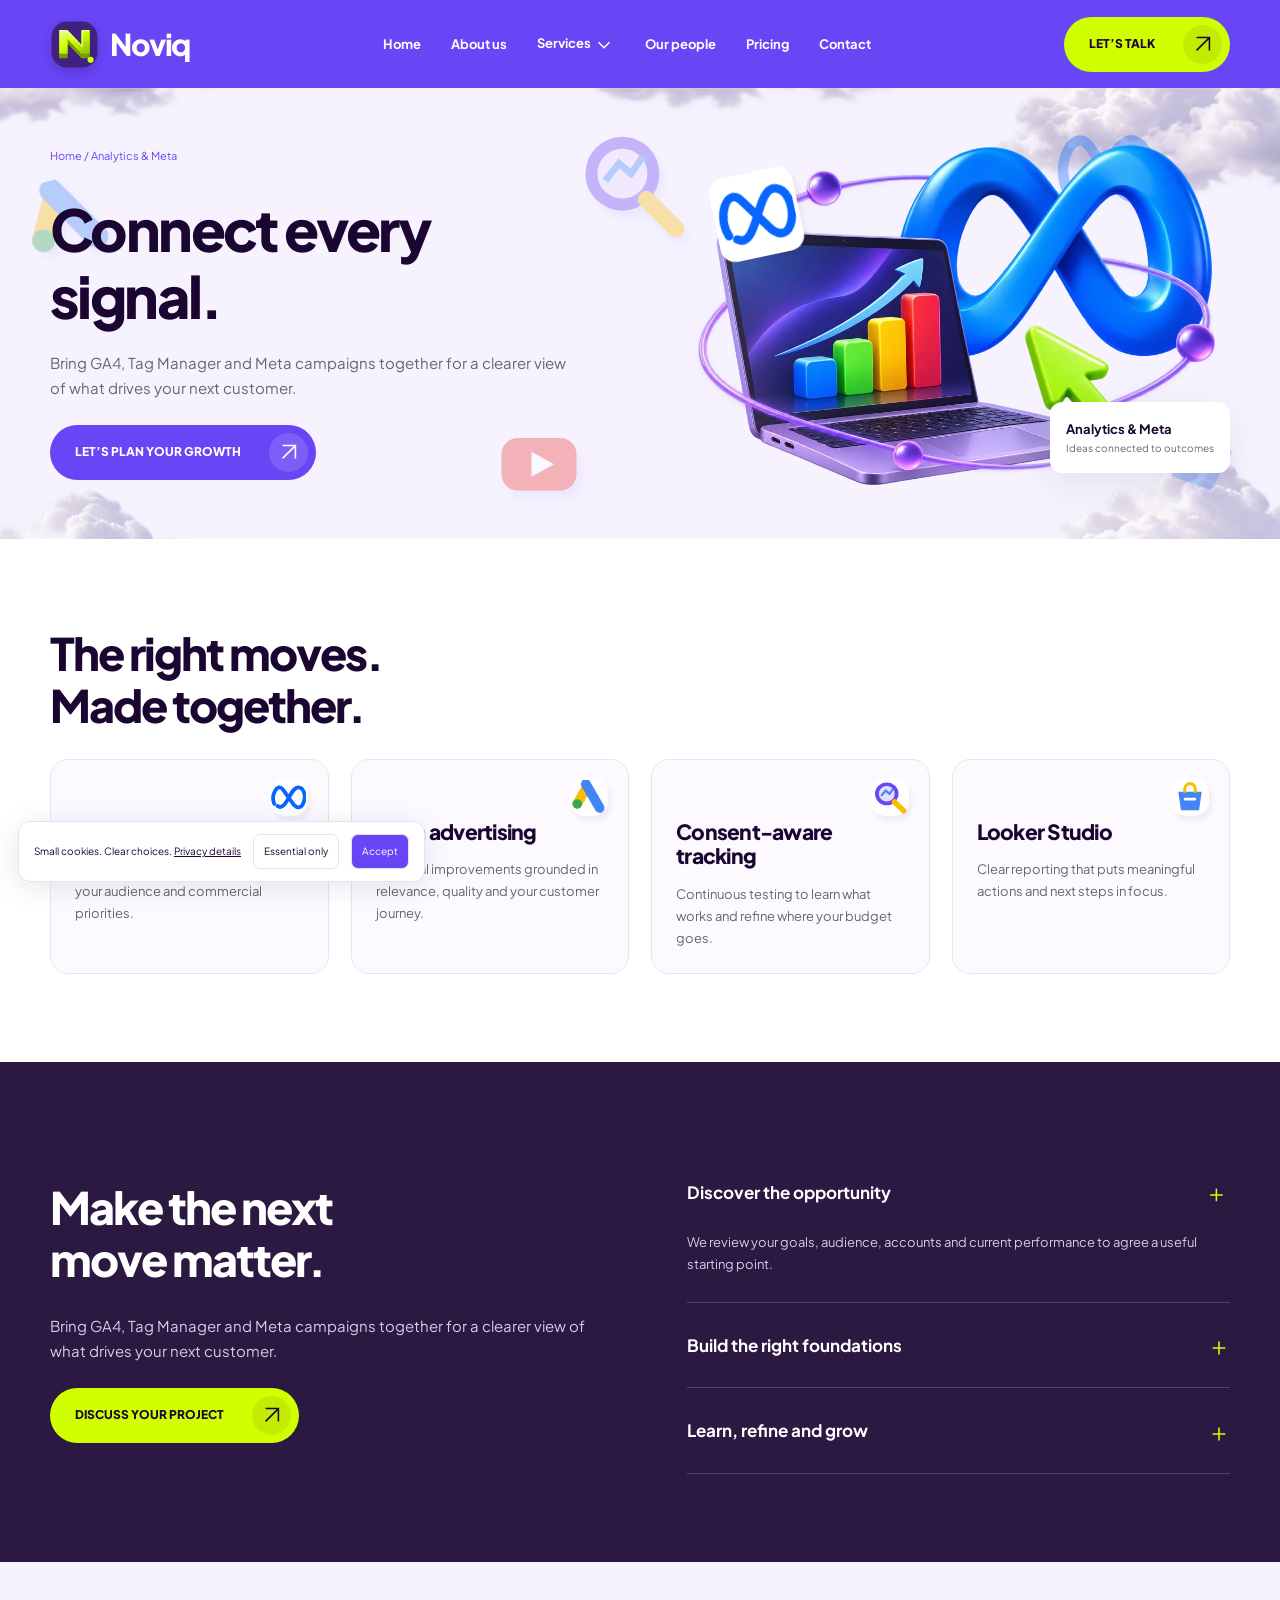
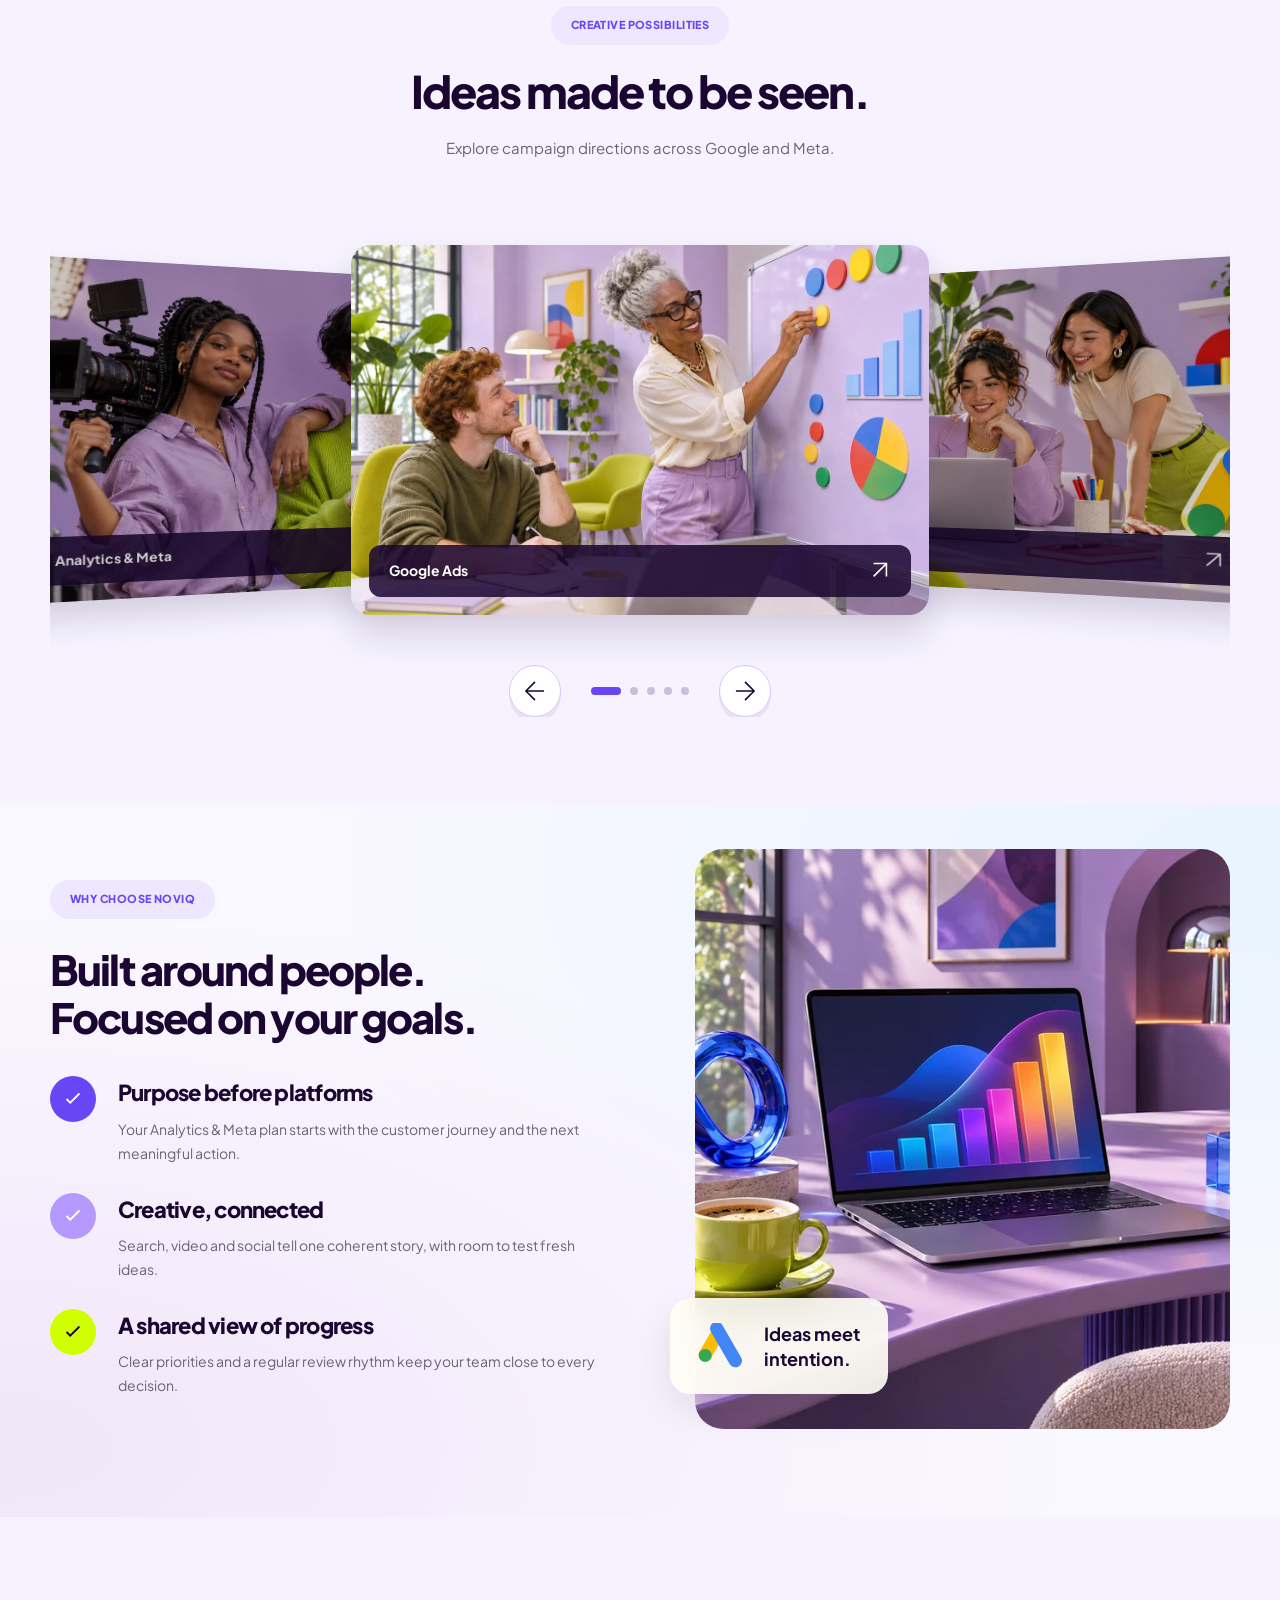
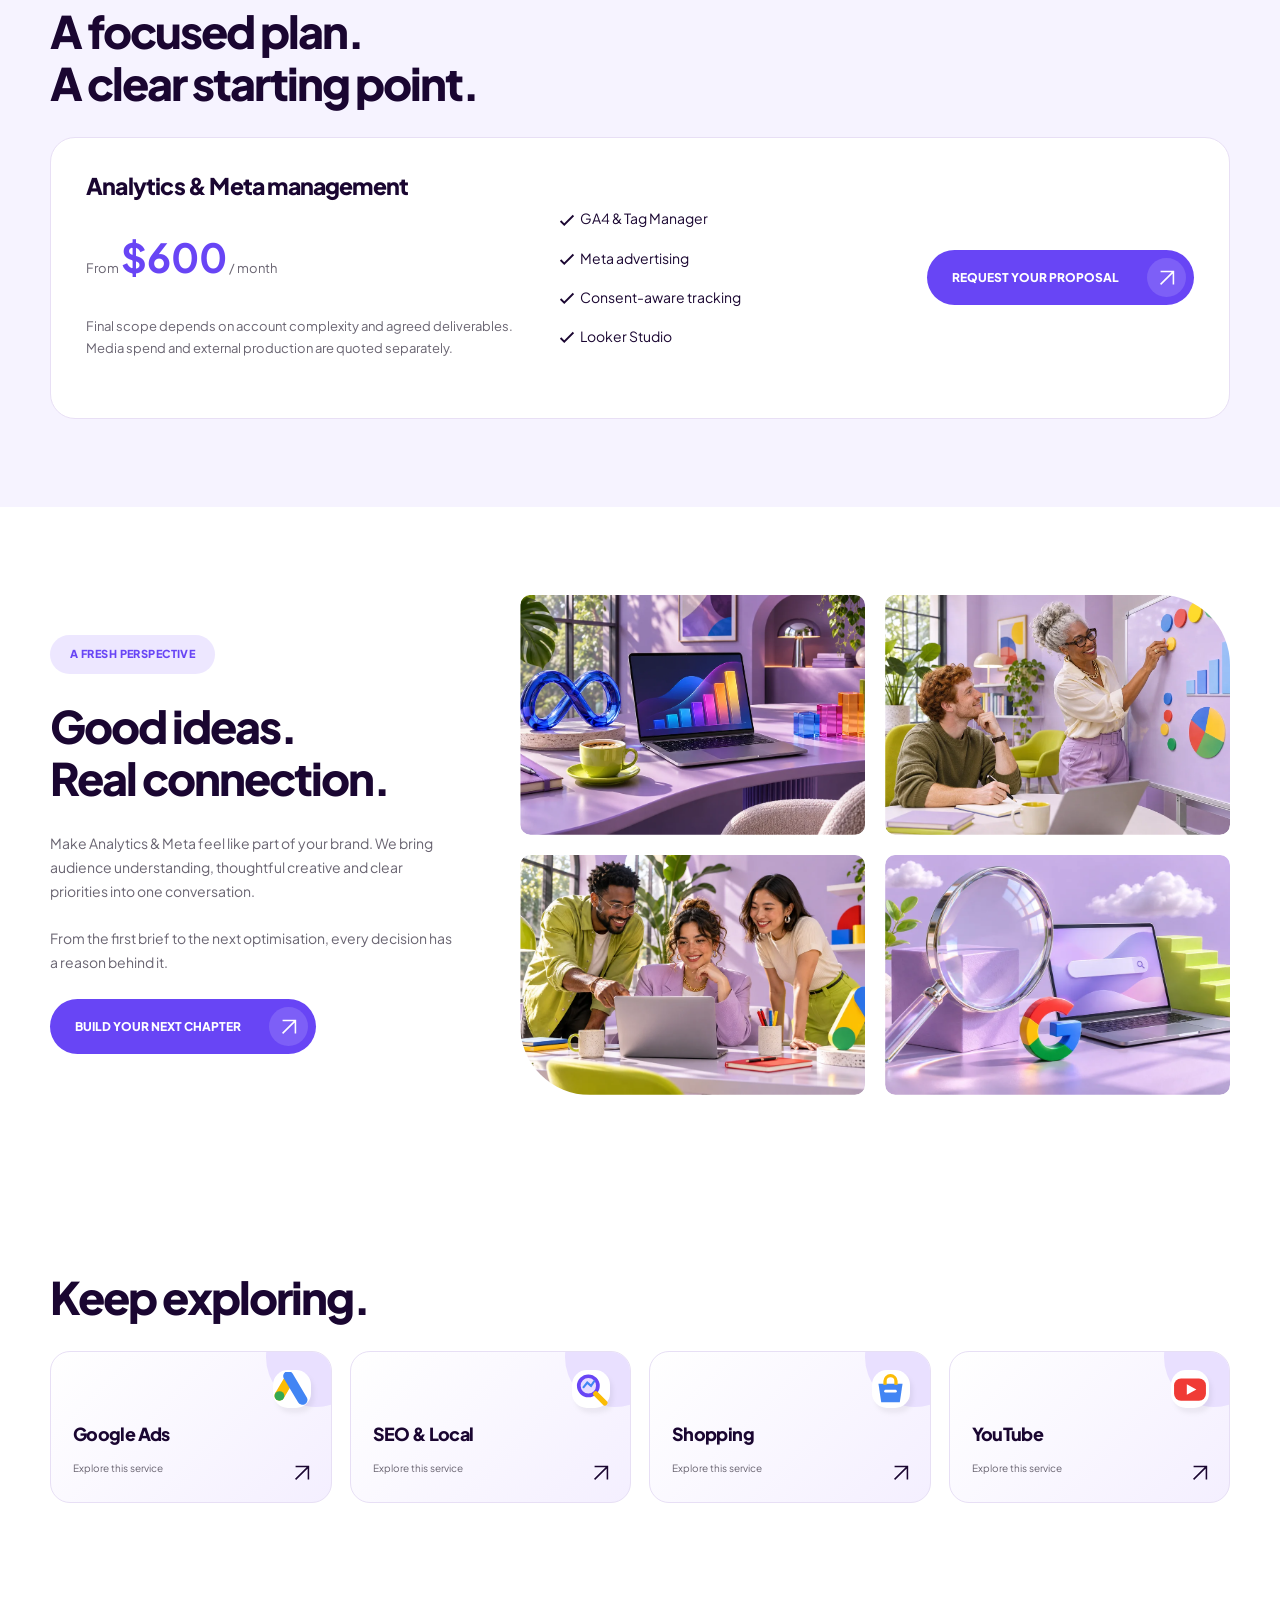
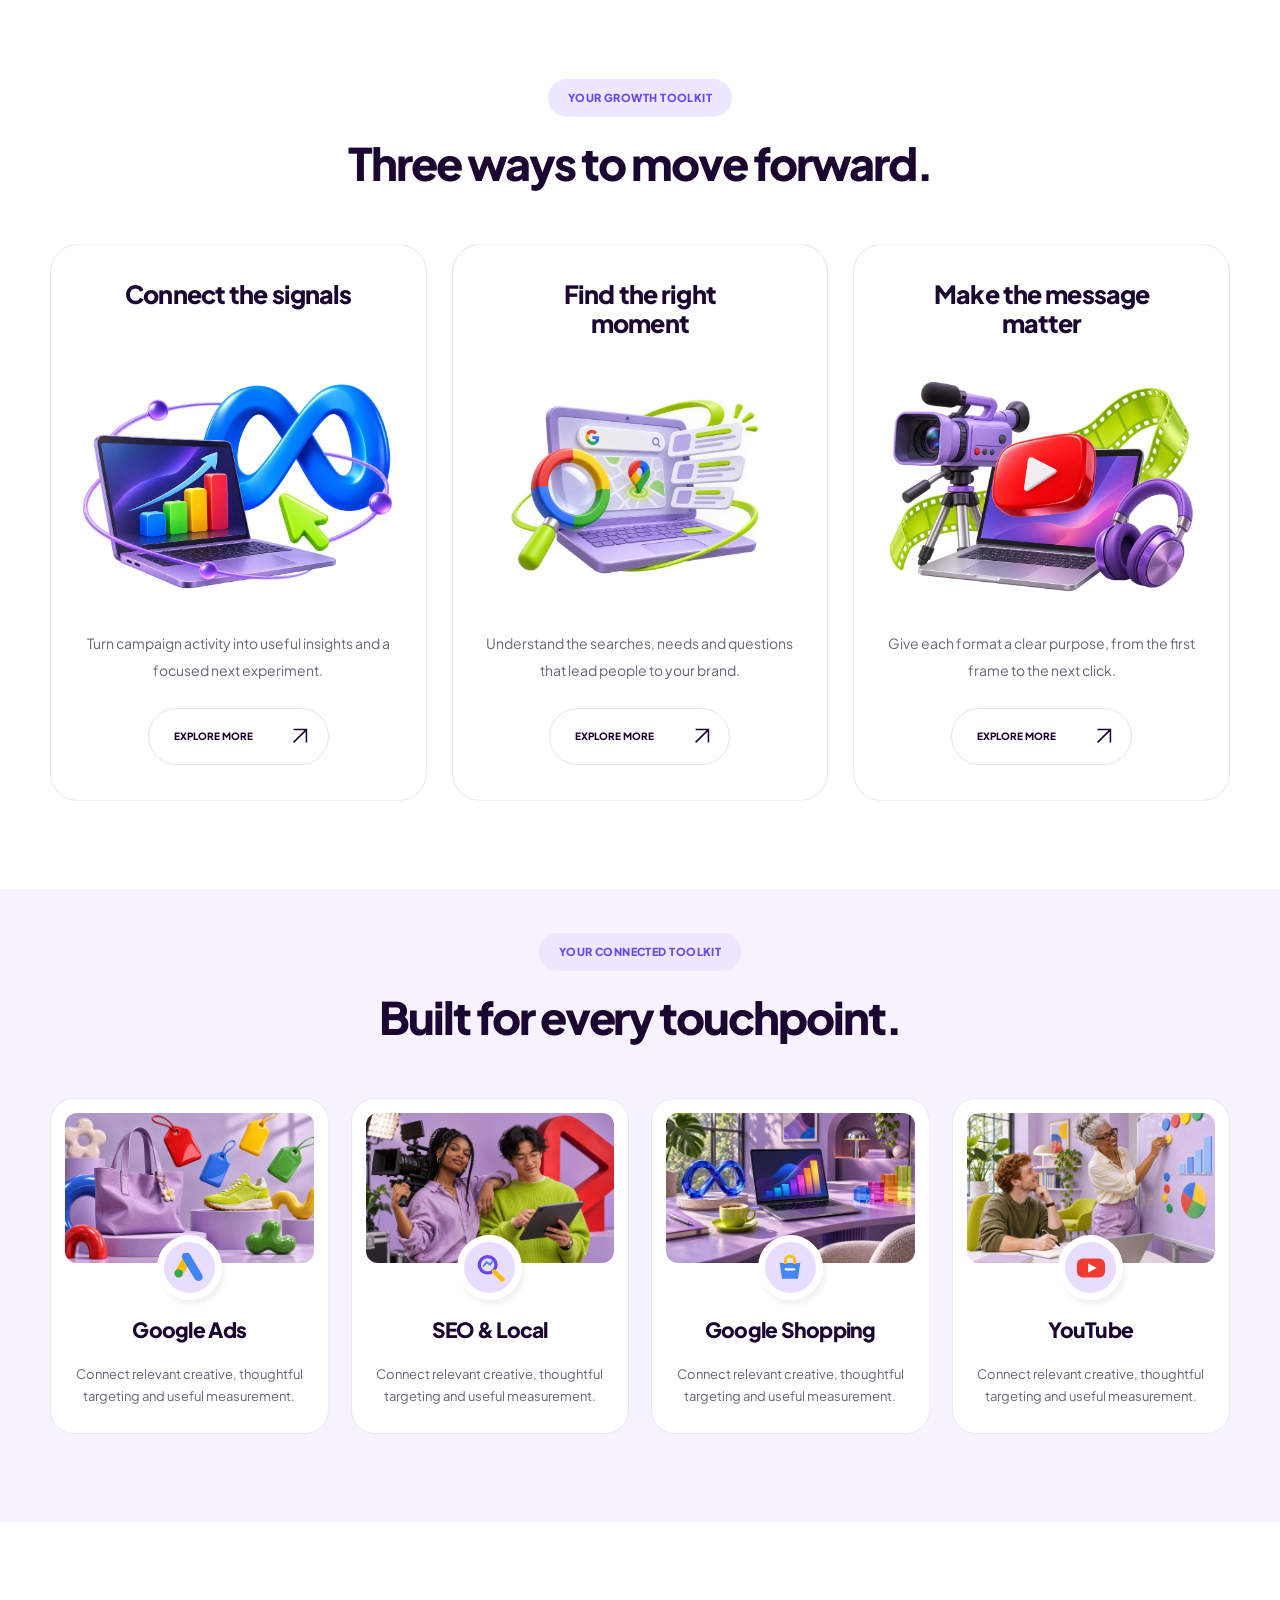
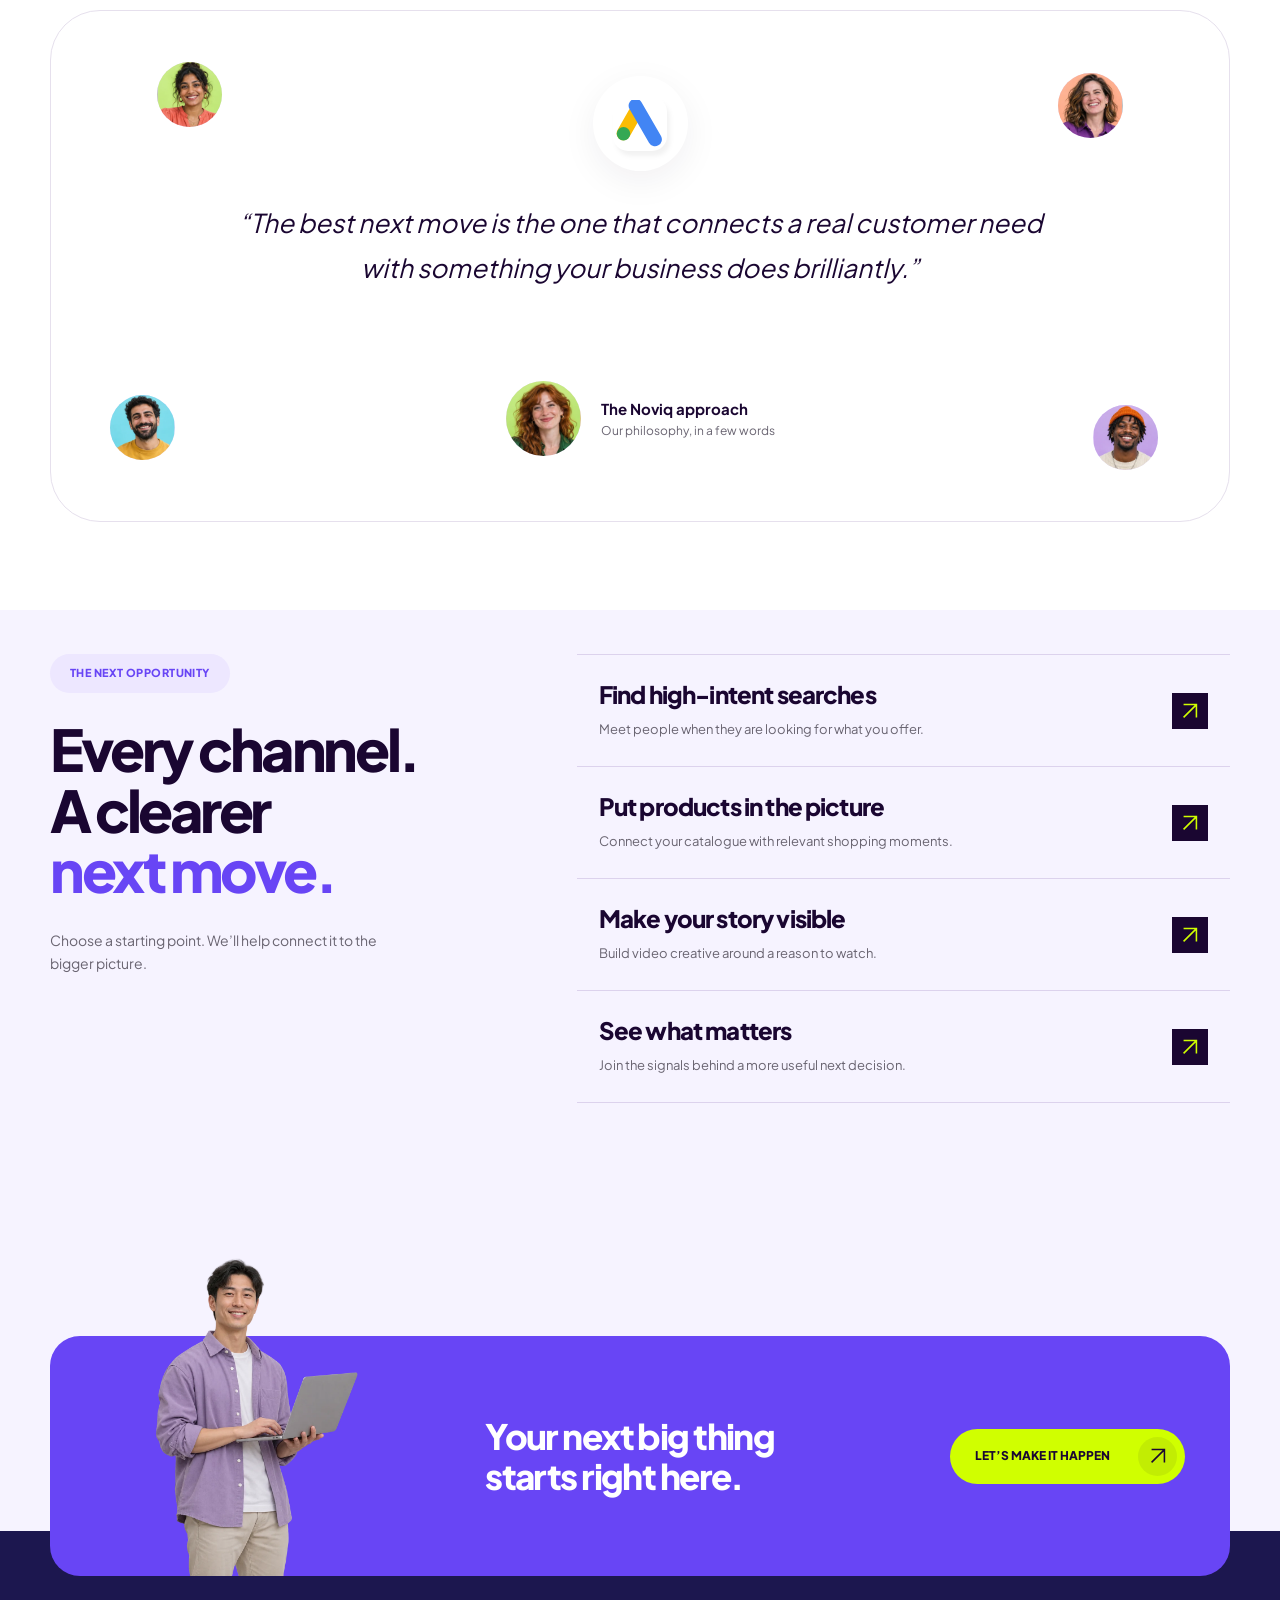
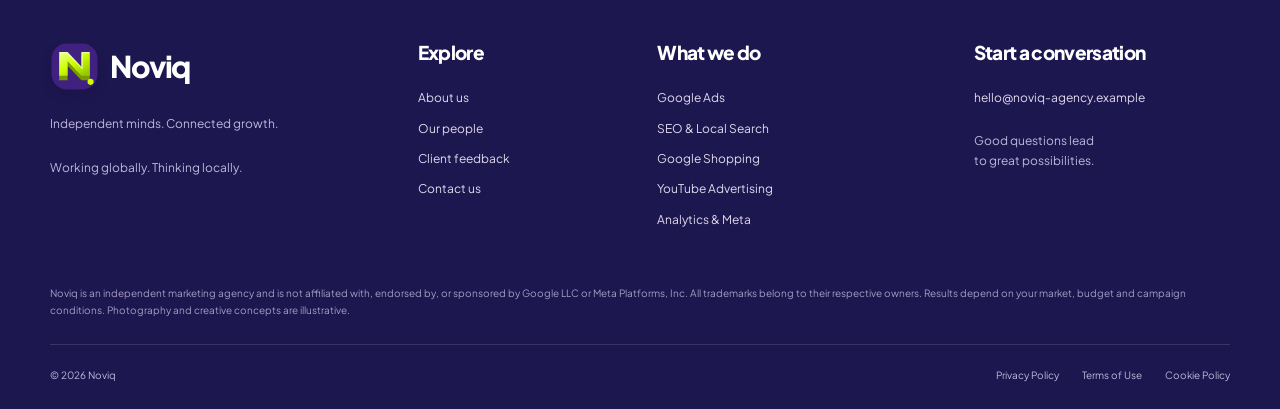
==== analytics.html @ eaa4d394 "+" ====
<!DOCTYPE html>

<html lang="en"><head><meta charset="utf-8"/><meta content="width=device-width,initial-scale=1" name="viewport"/><meta content="Independent Google and Meta marketing. Search, SEO, Shopping, YouTube and analytics, connected around your business." name="description"/><title>Noviq — Digital Growth</title><link href="assets/logo.svg" rel="icon"/><link href="assets/style.css" rel="stylesheet"/><script defer="" src="config/config.js"></script><script defer="" src="assets/app.js"></script></head><body><a class="skip" href="#main">Skip to content</a><div aria-hidden="true" class="page-transition"><span></span><span></span><span></span><span></span></div><header><div class="container header-inner"><a class="brand" href="index.html"><img alt="" data-logo="" src="assets/logo.svg"/><span data-company="">Noviq</span></a><nav aria-label="Main navigation" id="navigation"><a href="index.html">Home</a><a href="index.html#about">About us</a><div class="dropdown"><button aria-expanded="false" class="services-toggle">Services <span><svg aria-hidden="true" class="ui-icon" fill="none" stroke="currentColor" stroke-width="1.7" viewbox="0 0 24 24"><path d="m6 9 6 6 6-6"></path></svg></span></button><div class="drop-menu"><a href="google-ads.html"><span class="platform-icon"><img alt="" src="assets/platform-0.svg"/></span>Google Ads<svg aria-hidden="true" class="ui-icon" fill="none" stroke="currentColor" stroke-width="1.7" viewbox="0 0 24 24"><path d="M5 19 19 5M5 5h14v14"></path></svg></a><a href="seo.html"><span class="platform-icon"><img alt="" src="assets/platform-1.svg"/></span>SEO &amp; Local Search<svg aria-hidden="true" class="ui-icon" fill="none" stroke="currentColor" stroke-width="1.7" viewbox="0 0 24 24"><path d="M5 19 19 5M5 5h14v14"></path></svg></a><a href="shopping.html"><span class="platform-icon"><img alt="" src="assets/platform-2.svg"/></span>Google Shopping<svg aria-hidden="true" class="ui-icon" fill="none" stroke="currentColor" stroke-width="1.7" viewbox="0 0 24 24"><path d="M5 19 19 5M5 5h14v14"></path></svg></a><a href="youtube.html"><span class="platform-icon"><img alt="" src="assets/platform-3.svg"/></span>YouTube Advertising<svg aria-hidden="true" class="ui-icon" fill="none" stroke="currentColor" stroke-width="1.7" viewbox="0 0 24 24"><path d="M5 19 19 5M5 5h14v14"></path></svg></a><a href="analytics.html"><span class="platform-icon"><img alt="" src="assets/platform-4.svg"/></span>Analytics &amp; Meta<svg aria-hidden="true" class="ui-icon" fill="none" stroke="currentColor" stroke-width="1.7" viewbox="0 0 24 24"><path d="M5 19 19 5M5 5h14v14"></path></svg></a></div></div><a href="index.html#team">Our people</a><a href="index.html#pricing">Pricing</a><a href="index.html#contact">Contact</a><div aria-hidden="true" class="nav-art"><img alt="" class="nav-cloud" src="assets/cloud.webp"/><img alt="" class="concept-icon" src="assets/platform-0.svg"/><img alt="" class="concept-icon" src="assets/platform-1.svg"/><img alt="" class="concept-icon" src="assets/platform-2.svg"/><img alt="" class="concept-icon" src="assets/platform-3.svg"/><img alt="" class="concept-icon" src="assets/platform-4.svg"/></div></nav><a class="button lime header-cta" href="index.html#contact">LET’S TALK <span><svg aria-hidden="true" class="ui-icon" fill="none" stroke="currentColor" stroke-width="1.7" viewbox="0 0 24 24"><path d="M5 19 19 5M5 5h14v14"></path></svg></span></a><button aria-controls="navigation" aria-expanded="false" aria-label="Open navigation" class="menu-toggle"><i></i><i></i></button></div></header><main id="main"><section class="service-hero pale"><div aria-hidden="true" class="service-sky"><img alt="" class="sky-cloud sc0" src="assets/cloud.webp"/><img alt="" class="sky-cloud sc1" src="assets/cloud.webp"/><img alt="" class="sky-cloud sc2" src="assets/cloud.webp"/><img alt="" class="sky-cloud sc3" src="assets/cloud.webp"/><img alt="" class="sky-cloud sc4" src="assets/cloud.webp"/><img alt="" class="sky-cloud sc5" src="assets/cloud.webp"/><img alt="" class="sky-badge sb0" src="assets/platform-0.svg"/><img alt="" class="sky-badge sb1" src="assets/platform-1.svg"/><img alt="" class="sky-badge sb2" src="assets/platform-2.svg"/><img alt="" class="sky-badge sb3" src="assets/platform-3.svg"/><img alt="" class="sky-badge sb4" src="assets/platform-4.svg"/></div><div class="container split"><div><a class="breadcrumb" href="index.html">Home / Analytics &amp; Meta</a><h1>Connect every signal.</h1><p>Bring GA4, Tag Manager and Meta campaigns together for a clearer view of what drives your next customer.</p><a class="button" href="index.html#contact">LET’S PLAN YOUR GROWTH<span><svg aria-hidden="true" class="ui-icon" fill="none" stroke="currentColor" stroke-width="1.7" viewbox="0 0 24 24"><path d="M5 19 19 5M5 5h14v14"></path></svg></span></a></div><div class="service-illustration"><span class="platform-icon icon-4" style="--icon:#0866ff"><img alt="" loading="lazy" src="assets/platform-4.svg"/></span><img alt="Illustrated digital growth launch" src="assets/analytics.webp"/><div class="floating-label"><b>Analytics &amp; Meta</b><span>Ideas connected to outcomes</span></div></div></div></section><section class="section"><div class="container"><h2 data-heading="" data-reveal="">The right moves.<br/>Made together.</h2><div class="feature-grid"><article class="compact-card" data-reveal=""><span class="platform-icon icon-4" style="--icon:#0866ff"><img alt="" loading="lazy" src="assets/platform-4.svg"/></span><h3>GA4 &amp; Tag Manager</h3><p>A considered setup, shaped around your audience and commercial priorities.</p></article><article class="compact-card" data-reveal=""><span class="platform-icon icon-0" style="--icon:#4285f4"><img alt="" loading="lazy" src="assets/platform-0.svg"/></span><h3>Meta advertising</h3><p>Practical improvements grounded in relevance, quality and your customer journey.</p></article><article class="compact-card" data-reveal=""><span class="platform-icon icon-1" style="--icon:#34a853"><img alt="" loading="lazy" src="assets/platform-1.svg"/></span><h3>Consent-aware tracking</h3><p>Continuous testing to learn what works and refine where your budget goes.</p></article><article class="compact-card" data-reveal=""><span class="platform-icon icon-2" style="--icon:#fbbc05"><img alt="" loading="lazy" src="assets/platform-2.svg"/></span><h3>Looker Studio</h3><p>Clear reporting that puts meaningful actions and next steps in focus.</p></article></div></div></section><section class="section dark parallax-section"><div class="container split"><div><h2 data-heading="">Make the next<br/>move matter.</h2><p>Bring GA4, Tag Manager and Meta campaigns together for a clearer view of what drives your next customer.</p><a class="button lime" href="index.html#contact">DISCUSS YOUR PROJECT<span><svg aria-hidden="true" class="ui-icon" fill="none" stroke="currentColor" stroke-width="1.7" viewbox="0 0 24 24"><path d="M5 19 19 5M5 5h14v14"></path></svg></span></a></div><div class="process-list"><details open=""><summary>Discover the opportunity<span><svg aria-hidden="true" class="ui-icon" fill="none" stroke="currentColor" stroke-width="1.7" viewbox="0 0 24 24"><path d="M5 12h14M12 5v14"></path></svg></span></summary><p>We review your goals, audience, accounts and current performance to agree a useful starting point.</p></details><details><summary>Build the right foundations<span><svg aria-hidden="true" class="ui-icon" fill="none" stroke="currentColor" stroke-width="1.7" viewbox="0 0 24 24"><path d="M5 12h14M12 5v14"></path></svg></span></summary><p>We agree the scope, check measurement and develop the campaign or optimisation plan.</p></details><details><summary>Learn, refine and grow<span><svg aria-hidden="true" class="ui-icon" fill="none" stroke="currentColor" stroke-width="1.7" viewbox="0 0 24 24"><path d="M5 12h14M12 5v14"></path></svg></span></summary><p>We track progress, review the evidence and turn learning into the next round of improvements.</p></details></div></div></section><section class="section reference-section pale" id="inspiration-1"><div class="container"><div class="reference-heading"><span class="section-tag">CREATIVE POSSIBILITIES</span><h2 data-heading="">Ideas made to be seen.</h2><p>Explore campaign directions across Google and Meta.</p></div><div class="coverflow" data-coverflow=""><div class="coverflow-stage"><a href="google-ads.html"><img alt="Analytics &amp; Meta creative campaign concept" loading="lazy" src="assets/scene5.webp"/><span>Google Ads<svg aria-hidden="true" class="ui-icon" fill="none" stroke="currentColor" stroke-width="1.7" viewbox="0 0 24 24"><path d="M5 19 19 5M5 5h14v14"></path></svg></span></a><a href="seo.html"><img alt="Analytics &amp; Meta creative campaign concept" loading="lazy" src="assets/scene0.webp"/><span>SEO &amp; Local<svg aria-hidden="true" class="ui-icon" fill="none" stroke="currentColor" stroke-width="1.7" viewbox="0 0 24 24"><path d="M5 19 19 5M5 5h14v14"></path></svg></span></a><a href="shopping.html"><img alt="Analytics &amp; Meta creative campaign concept" loading="lazy" src="assets/scene1.webp"/><span>Google Shopping<svg aria-hidden="true" class="ui-icon" fill="none" stroke="currentColor" stroke-width="1.7" viewbox="0 0 24 24"><path d="M5 19 19 5M5 5h14v14"></path></svg></span></a><a href="youtube.html"><img alt="Analytics &amp; Meta creative campaign concept" loading="lazy" src="assets/scene2.webp"/><span>YouTube<svg aria-hidden="true" class="ui-icon" fill="none" stroke="currentColor" stroke-width="1.7" viewbox="0 0 24 24"><path d="M5 19 19 5M5 5h14v14"></path></svg></span></a><a href="analytics.html"><img alt="Analytics &amp; Meta creative campaign concept" loading="lazy" src="assets/scene3.webp"/><span>Analytics &amp; Meta<svg aria-hidden="true" class="ui-icon" fill="none" stroke="currentColor" stroke-width="1.7" viewbox="0 0 24 24"><path d="M5 19 19 5M5 5h14v14"></path></svg></span></a></div><div class="coverflow-controls"><button aria-label="Previous concept" data-cover-prev=""><svg aria-hidden="true" class="ui-icon" fill="none" stroke="currentColor" stroke-width="1.7" viewbox="0 0 24 24"><path d="M5 19 19 5M5 5h14v14"></path></svg></button><div class="cover-dots"><button aria-label="Show concept 1" data-cover-index="0"></button><button aria-label="Show concept 2" data-cover-index="1"></button><button aria-label="Show concept 3" data-cover-index="2"></button><button aria-label="Show concept 4" data-cover-index="3"></button><button aria-label="Show concept 5" data-cover-index="4"></button></div><button aria-label="Next concept" data-cover-next=""><svg aria-hidden="true" class="ui-icon" fill="none" stroke="currentColor" stroke-width="1.7" viewbox="0 0 24 24"><path d="M5 19 19 5M5 5h14v14"></path></svg></button></div></div></div></section><section class="section reference-section new-reference focus-section pale" id="inspiration-2"><div class="container"><div class="focus-split"><div><span class="section-tag">WHY CHOOSE NOVIQ</span><h2 data-heading="">Built around people.<br/>Focused on your goals.</h2><div class="focus-points"><article><span><svg aria-hidden="true" class="ui-icon" fill="none" stroke="currentColor" stroke-width="2" viewbox="0 0 24 24"><path d="m5 12 4 4L19 6"></path></svg></span><div><h3>Purpose before platforms</h3><p>Your Analytics &amp; Meta plan starts with the customer journey and the next meaningful action.</p></div></article><article><span><svg aria-hidden="true" class="ui-icon" fill="none" stroke="currentColor" stroke-width="2" viewbox="0 0 24 24"><path d="m5 12 4 4L19 6"></path></svg></span><div><h3>Creative, connected</h3><p>Search, video and social tell one coherent story, with room to test fresh ideas.</p></div></article><article><span><svg aria-hidden="true" class="ui-icon" fill="none" stroke="currentColor" stroke-width="2" viewbox="0 0 24 24"><path d="m5 12 4 4L19 6"></path></svg></span><div><h3>A shared view of progress</h3><p>Clear priorities and a regular review rhythm keep your team close to every decision.</p></div></article></div></div><div class="focus-photo"><img alt="Analytics &amp; Meta studio concept" loading="lazy" src="assets/scene4.webp"/><span><img alt="" class="concept-icon" src="assets/platform-0.svg"/><b>Ideas meet<br/>intention.</b></span></div></div></div></section><section class="section pale"><div class="container"><h2 data-heading="" data-reveal="">A focused plan.<br/>A clear starting point.</h2><div class="service-offer"><div><h3>Analytics &amp; Meta management</h3><p>From <strong>$600</strong> / month</p><p>Final scope depends on account complexity and agreed deliverables. Media spend and external production are quoted separately.</p></div><ul><li><svg aria-hidden="true" class="ui-icon" fill="none" stroke="currentColor" stroke-width="2" viewbox="0 0 24 24"><path d="m5 12 4 4L19 6"></path></svg> GA4 &amp; Tag Manager</li><li><svg aria-hidden="true" class="ui-icon" fill="none" stroke="currentColor" stroke-width="2" viewbox="0 0 24 24"><path d="m5 12 4 4L19 6"></path></svg> Meta advertising</li><li><svg aria-hidden="true" class="ui-icon" fill="none" stroke="currentColor" stroke-width="2" viewbox="0 0 24 24"><path d="m5 12 4 4L19 6"></path></svg> Consent-aware tracking</li><li><svg aria-hidden="true" class="ui-icon" fill="none" stroke="currentColor" stroke-width="2" viewbox="0 0 24 24"><path d="m5 12 4 4L19 6"></path></svg> Looker Studio</li></ul><a class="button" href="index.html#contact">REQUEST YOUR PROPOSAL<span><svg aria-hidden="true" class="ui-icon" fill="none" stroke="currentColor" stroke-width="1.7" viewbox="0 0 24 24"><path d="M5 19 19 5M5 5h14v14"></path></svg></span></a></div></div></section><section class="section reference-section" id="inspiration-3"><div class="container"><div class="mosaic-layout"><div><span class="section-tag">A FRESH PERSPECTIVE</span><h2 data-heading="">Good ideas.<br/>Real connection.</h2><p>Make Analytics &amp; Meta feel like part of your brand. We bring audience understanding, thoughtful creative and clear priorities into one conversation.</p><p>From the first brief to the next optimisation, every decision has a reason behind it.</p><a class="button" href="index.html#contact">BUILD YOUR NEXT CHAPTER<span><svg aria-hidden="true" class="ui-icon" fill="none" stroke="currentColor" stroke-width="1.7" viewbox="0 0 24 24"><path d="M5 19 19 5M5 5h14v14"></path></svg></span></a></div><div class="photo-mosaic"><img alt="Analytics &amp; Meta creative campaign concept" data-puzzle="" loading="lazy" src="assets/scene4.webp"/><img alt="Analytics &amp; Meta creative campaign concept" data-puzzle="" loading="lazy" src="assets/scene5.webp"/><img alt="Analytics &amp; Meta creative campaign concept" data-puzzle="" loading="lazy" src="assets/scene0.webp"/><img alt="Analytics &amp; Meta creative campaign concept" data-puzzle="" loading="lazy" src="assets/scene1.webp"/></div></div></div></section><section class="section"><div class="container"><h2 data-heading="" data-reveal="">Keep exploring.</h2><div class="related"><a class="compact-card" href="google-ads.html"><span class="platform-icon icon-0" style="--icon:#4285f4"><img alt="" loading="lazy" src="assets/platform-0.svg"/></span><h3>Google Ads</h3><span><svg aria-hidden="true" class="ui-icon" fill="none" stroke="currentColor" stroke-width="1.7" viewbox="0 0 24 24"><path d="M5 19 19 5M5 5h14v14"></path></svg></span><small>Explore this service</small></a><a class="compact-card" href="seo.html"><span class="platform-icon icon-1" style="--icon:#34a853"><img alt="" loading="lazy" src="assets/platform-1.svg"/></span><h3>SEO &amp; Local</h3><span><svg aria-hidden="true" class="ui-icon" fill="none" stroke="currentColor" stroke-width="1.7" viewbox="0 0 24 24"><path d="M5 19 19 5M5 5h14v14"></path></svg></span><small>Explore this service</small></a><a class="compact-card" href="shopping.html"><span class="platform-icon icon-2" style="--icon:#fbbc05"><img alt="" loading="lazy" src="assets/platform-2.svg"/></span><h3>Shopping</h3><span><svg aria-hidden="true" class="ui-icon" fill="none" stroke="currentColor" stroke-width="1.7" viewbox="0 0 24 24"><path d="M5 19 19 5M5 5h14v14"></path></svg></span><small>Explore this service</small></a><a class="compact-card" href="youtube.html"><span class="platform-icon icon-3" style="--icon:#ea4335"><img alt="" loading="lazy" src="assets/platform-3.svg"/></span><h3>YouTube</h3><span><svg aria-hidden="true" class="ui-icon" fill="none" stroke="currentColor" stroke-width="1.7" viewbox="0 0 24 24"><path d="M5 19 19 5M5 5h14v14"></path></svg></span><small>Explore this service</small></a></div></div></section><section class="section reference-section new-reference" id="inspiration-4"><div class="container"><div class="reference-heading"><span class="section-tag">YOUR GROWTH TOOLKIT</span><h2 data-heading="">Three ways to move forward.</h2></div><div class="illustrated-grid"><article data-puzzle=""><h3>Connect the signals</h3><img alt="Connect the signals creative illustration" loading="lazy" src="assets/analytics.webp"/><p>Turn campaign activity into useful insights and a focused next experiment.</p><a class="button" href="analytics.html">EXPLORE MORE<span><svg aria-hidden="true" class="ui-icon" fill="none" stroke="currentColor" stroke-width="1.7" viewbox="0 0 24 24"><path d="M5 19 19 5M5 5h14v14"></path></svg></span></a></article><article data-puzzle=""><h3>Find the right moment</h3><img alt="Find the right moment creative illustration" loading="lazy" src="assets/seo.webp"/><p>Understand the searches, needs and questions that lead people to your brand.</p><a class="button" href="seo.html">EXPLORE MORE<span><svg aria-hidden="true" class="ui-icon" fill="none" stroke="currentColor" stroke-width="1.7" viewbox="0 0 24 24"><path d="M5 19 19 5M5 5h14v14"></path></svg></span></a></article><article data-puzzle=""><h3>Make the message matter</h3><img alt="Make the message matter creative illustration" loading="lazy" src="assets/youtube.webp"/><p>Give each format a clear purpose, from the first frame to the next click.</p><a class="button" href="youtube.html">EXPLORE MORE<span><svg aria-hidden="true" class="ui-icon" fill="none" stroke="currentColor" stroke-width="1.7" viewbox="0 0 24 24"><path d="M5 19 19 5M5 5h14v14"></path></svg></span></a></article></div></div></section><section class="section reference-section pale" id="inspiration-5"><div class="container"><div class="reference-heading"><span class="section-tag">YOUR CONNECTED TOOLKIT</span><h2 data-heading="">Built for every touchpoint.</h2></div><div class="photo-services"><a data-puzzle="" href="google-ads.html"><img alt="Analytics &amp; Meta creative campaign concept" loading="lazy" src="assets/scene2.webp"/><span class="platform-icon"><img alt="" src="assets/platform-0.svg"/></span><h3>Google Ads</h3><p>Connect relevant creative, thoughtful targeting and useful measurement.</p></a><a data-puzzle="" href="seo.html"><img alt="Analytics &amp; Meta creative campaign concept" loading="lazy" src="assets/scene3.webp"/><span class="platform-icon"><img alt="" src="assets/platform-1.svg"/></span><h3>SEO &amp; Local</h3><p>Connect relevant creative, thoughtful targeting and useful measurement.</p></a><a data-puzzle="" href="shopping.html"><img alt="Analytics &amp; Meta creative campaign concept" loading="lazy" src="assets/scene4.webp"/><span class="platform-icon"><img alt="" src="assets/platform-2.svg"/></span><h3>Google Shopping</h3><p>Connect relevant creative, thoughtful targeting and useful measurement.</p></a><a data-puzzle="" href="youtube.html"><img alt="Analytics &amp; Meta creative campaign concept" loading="lazy" src="assets/scene5.webp"/><span class="platform-icon"><img alt="" src="assets/platform-3.svg"/></span><h3>YouTube</h3><p>Connect relevant creative, thoughtful targeting and useful measurement.</p></a></div></div></section><section class="section reference-section" id="inspiration-6"><div class="container"><div aria-label="Noviq philosophy slideshow" class="editorial-quote" data-slideshow=""><span aria-label="Illustrative creative portrait" class="portrait-face quote-face q1" role="img"><img alt="" loading="lazy" src="assets/portraits.webp" style="--col:1;--row:1"/></span><span aria-label="Illustrative creative portrait" class="portrait-face quote-face q2" role="img"><img alt="" loading="lazy" src="assets/portraits.webp" style="--col:2;--row:1"/></span><span aria-label="Illustrative creative portrait" class="portrait-face quote-face q3" role="img"><img alt="" loading="lazy" src="assets/portraits.webp" style="--col:3;--row:1"/></span><span aria-label="Illustrative creative portrait" class="portrait-face quote-face q4" role="img"><img alt="" loading="lazy" src="assets/portraits.webp" style="--col:0;--row:0"/></span><span class="quote-medallion"><span class="platform-icon"><img alt="" src="assets/platform-0.svg"/></span></span><blockquote class="quote-slide is-current">“The best next move is the one that connects a real customer need with something your business does brilliantly.”</blockquote><blockquote aria-hidden="true" class="quote-slide">“Creative work earns its place when it reflects your audience, your ambition and the way your business really works.”</blockquote><blockquote aria-hidden="true" class="quote-slide">“Good measurement makes room for better questions. Better questions make the next decision clearer.”</blockquote><div class="quote-author"><span aria-label="Illustrative creative portrait" class="portrait-face" role="img"><img alt="" loading="lazy" src="assets/portraits.webp" style="--col:1;--row:0"/></span><div><b>The Noviq approach</b><span>Our philosophy, in a few words</span></div></div></div></div></section></main><section class="section reference-section new-reference directory-section pale" id="inspiration-7"><div class="container"><div class="directory-layout"><div><span class="section-tag">THE NEXT OPPORTUNITY</span><h2 data-heading="">Every channel.<br/>A clearer<br/><em>next move.</em></h2><p>Choose a starting point. We’ll help connect it to the bigger picture.</p></div><div class="directory-rows"><a href="google-ads.html"><div><h3>Find high-intent searches</h3><p>Meet people when they are looking for what you offer.</p></div><img alt="" loading="lazy" src="assets/scene5.webp"/><span><svg aria-hidden="true" class="ui-icon" fill="none" stroke="currentColor" stroke-width="1.7" viewbox="0 0 24 24"><path d="M5 19 19 5M5 5h14v14"></path></svg></span></a><a href="shopping.html"><div><h3>Put products in the picture</h3><p>Connect your catalogue with relevant shopping moments.</p></div><img alt="" loading="lazy" src="assets/scene0.webp"/><span><svg aria-hidden="true" class="ui-icon" fill="none" stroke="currentColor" stroke-width="1.7" viewbox="0 0 24 24"><path d="M5 19 19 5M5 5h14v14"></path></svg></span></a><a href="youtube.html"><div><h3>Make your story visible</h3><p>Build video creative around a reason to watch.</p></div><img alt="" loading="lazy" src="assets/scene1.webp"/><span><svg aria-hidden="true" class="ui-icon" fill="none" stroke="currentColor" stroke-width="1.7" viewbox="0 0 24 24"><path d="M5 19 19 5M5 5h14v14"></path></svg></span></a><a href="analytics.html"><div><h3>See what matters</h3><p>Join the signals behind a more useful next decision.</p></div><img alt="" loading="lazy" src="assets/scene2.webp"/><span><svg aria-hidden="true" class="ui-icon" fill="none" stroke="currentColor" stroke-width="1.7" viewbox="0 0 24 24"><path d="M5 19 19 5M5 5h14v14"></path></svg></span></a></div></div></div></section><section class="prefooter" id="next-chapter"><div class="container"><img alt="Creative specialist with laptop" class="cta-person" loading="lazy" src="assets/person2.webp"/><h2 data-heading="">Your next big thing<br/>starts right here.</h2><a class="button lime" href="index.html#contact">LET’S MAKE IT HAPPEN<span><svg aria-hidden="true" class="ui-icon" fill="none" stroke="currentColor" stroke-width="1.7" viewbox="0 0 24 24"><path d="M5 19 19 5M5 5h14v14"></path></svg></span></a><span class="cta-star"><svg aria-hidden="true" class="ui-icon" fill="none" stroke="currentColor" stroke-width="1.7" viewbox="0 0 24 24"><path d="M5 19 19 5M5 5h14v14"></path></svg></span></div></section><footer><div class="container"><div class="footer-top"><div><a class="brand" href="index.html"><img alt="" data-logo="" src="assets/logo.svg"/><span data-company="">Noviq</span></a><p data-footer=""></p><p data-address=""></p></div><div><h3>Explore</h3><a href="index.html#about">About us</a><a href="index.html#team">Our people</a><a href="index.html#reviews">Client feedback</a><a href="index.html#contact">Contact us</a></div><div><h3>What we do</h3><a href="google-ads.html">Google Ads</a><a href="seo.html">SEO &amp; Local Search</a><a href="shopping.html">Google Shopping</a><a href="youtube.html">YouTube Advertising</a><a href="analytics.html">Analytics &amp; Meta</a></div><div><h3>Start a conversation</h3><a data-email=""></a><p>Good questions lead<br/>to great possibilities.</p></div></div><p class="disclaimer" data-disclaimer=""></p><div class="footer-bottom"><span>© <span data-year=""></span> <span data-company=""></span></span><div><a href="privacy.html">Privacy Policy</a><a href="terms.html">Terms of Use</a><a href="cookies.html">Cookie Policy</a></div></div></div></footer><aside aria-label="Privacy preferences" class="cookie-banner"><span>Small cookies. Clear choices. <a href="cookies.html">Privacy details</a></span><button data-cookie="essential">Essential only</button><button class="accept" data-cookie="all">Accept</button></aside></body></html>
---- assets/style.css ----
@font-face{font-family:Jakarta;src:url(jakarta-400.ttf) format('truetype');font-weight:400;font-display:swap}@font-face{font-family:Jakarta;src:url(jakarta-500.ttf) format('truetype');font-weight:500;font-display:swap}@font-face{font-family:Jakarta;src:url(jakarta-600.ttf) format('truetype');font-weight:600;font-display:swap}@font-face{font-family:Jakarta;src:url(jakarta-700.ttf) format('truetype');font-weight:700;font-display:swap}@font-face{font-family:Jakarta;src:url(jakarta-800.ttf) format('truetype');font-weight:800;font-display:swap}:root{--purple:#6845f5;--lime:#d0ff00;--ink:#1a0631;--pale:#f6f3ff;--muted:#696471}*{box-sizing:border-box}html{scroll-behavior:smooth;scroll-padding-top:100px}body{margin:0;font-family:Jakarta,Arial,sans-serif;color:var(--ink);line-height:1.7;font-size:15px}h1,h2,h3,p{margin-top:0}h1,h2,h3{line-height:1.16;letter-spacing:-.045em}h1{font-size:clamp(45px,5.2vw,78px);font-weight:800}h2{font-size:clamp(34px,3.5vw,52px);font-weight:800;margin-bottom:28px}h3{font-size:23px;font-weight:800;letter-spacing:-.035em}p{color:var(--muted);margin-bottom:24px}a{color:inherit;text-decoration:none}button,input,textarea,select{font:inherit}button,a,input,textarea,select{-webkit-tap-highlight-color:transparent}button{cursor:pointer}button:focus-visible,a:focus-visible{outline:3px solid #f6b522;outline-offset:5px}img{max-width:100%;display:block}button{color:inherit}a,button{touch-action:manipulation}.container{width:min(1480px,calc(100% - 100px));margin-inline:auto}.section{padding:88px 0;position:relative;overflow:hidden}.pale{background:var(--pale)}.dark{background:var(--ink);color:white}.dark p{color:#d6cde3}.split{display:grid;grid-template-columns:1fr 1fr;align-items:center;gap:8%}.button{display:inline-flex;align-items:center;justify-content:space-between;gap:25px;background:var(--purple);color:white;border:0;border-radius:40px;padding:17px 25px;font-size:12px;font-weight:800;line-height:1.5;transition:transform .25s,box-shadow .25s,background .25s}.button span{font-size:23px;line-height:1}.button:hover{transform:translateY(-4px);box-shadow:0 12px 0 #25103e1a}.button.lime{background:var(--lime);color:var(--ink)}header{position:sticky;top:0;z-index:50;background:var(--purple);color:white;box-shadow:0 1px 0 #ffffff20}.header-inner{height:88px;display:flex;align-items:center;justify-content:space-between;gap:25px}.brand{display:flex;align-items:center;gap:11px;font-size:30px;font-weight:800;letter-spacing:-1.5px}.brand img{width:43px;height:43px;transition:transform .4s}.brand:hover img{transform:rotate(-12deg)}nav{display:flex;align-items:center;gap:30px;font-size:13px;font-weight:700}nav>a{position:relative}nav>a:after{content:'';position:absolute;bottom:-6px;height:2px;background:var(--lime);left:0;width:0;transition:width .25s}nav>a:hover:after{width:100%}.dropdown{position:relative}.services-toggle{background:none;border:0;padding:22px 0;color:white;font-weight:700;font-size:13px}.drop-menu{position:absolute;top:100%;left:-24px;min-width:250px;background:white;padding:14px;color:var(--ink);border-radius:15px;box-shadow:0 15px 50px #18082926;opacity:0;visibility:hidden;transform:translateY(12px);transition:.25s}.drop-menu a{display:block;padding:12px;border-radius:8px}.drop-menu a:hover{background:var(--pale);color:var(--purple)}.dropdown:hover .drop-menu,.dropdown:focus-within .drop-menu,.dropdown.open .drop-menu{opacity:1;visibility:visible;transform:none}.menu-toggle{display:none}.hero{background:var(--purple);color:white;overflow:hidden}.hero-topline{font-size:clamp(80px,10.8vw,168px);font-weight:800;letter-spacing:-.075em;line-height:1.15;text-align:center;padding:28px 0 0;text-shadow:-5px 0 var(--purple),-6px 0 #ffffff90}.hero-grid{display:grid;grid-template-columns:1fr 1.35fr .7fr;position:relative;min-height:510px;align-items:center;gap:2%}.hero-copy{z-index:2;padding-bottom:50px}.hero-copy h1{font-size:clamp(40px,4.4vw,66px);letter-spacing:-.055em;margin-bottom:20px}.hero p{color:white}.hero-visual{height:550px;position:relative;align-self:end}.hero-visual>img{height:108%;width:100%;object-fit:contain;object-position:bottom;position:absolute;bottom:-30px;z-index:2;transition:transform .6s}.hero-visual:hover>img{transform:rotate(1.5deg) scale(1.025)}.orbit{width:500px;height:500px;max-width:100%;position:absolute;bottom:-120px;border:1px solid #ffffff25;border-radius:50%;box-shadow:0 0 0 45px #ffffff06,0 0 0 90px #ffffff04}.float-badge{position:absolute;z-index:3;background:white;border-radius:20px;width:70px;height:70px;display:grid;place-items:center;font-size:45px;font-weight:800;box-shadow:8px 10px 0 #311e7a35;animation:float 5s ease-in-out infinite}.google{left:-20px;top:110px;color:#4285f4;transform:rotate(-15deg)}.meta{right:-20px;bottom:130px;color:#0866ff;animation-delay:-2s}.spark{position:absolute;color:var(--lime);right:20px;top:45px;font-size:64px;animation:turn 22s linear infinite}.hero-note{padding:30px 0 60px 25px;z-index:3}.hero-note p{font-size:18px;line-height:1.6;margin:27px 0}.hero-note small{font-size:11px;opacity:.75;line-height:1.8;display:block;margin-top:12px}.circle-link{border:1px solid #ffffff80;display:flex;width:120px;height:120px;align-items:center;justify-content:center;flex-direction:column;border-radius:50%;font-size:10px;line-height:1.6;text-align:center;letter-spacing:1px;transition:background .3s,transform .3s}.circle-link b{font-size:30px}.circle-link:hover{background:#ffffff20;transform:rotate(-8deg)}.platform-mini{display:flex;gap:20px;font-weight:800;font-size:20px}.marquees{height:112px;position:relative;overflow:hidden;background:white;margin-top:-20px;z-index:4}.marquee{position:absolute;display:flex;width:110%;left:-5%;top:25px;white-space:nowrap;transform:rotate(2.2deg);background:white;border:1px solid #eee;z-index:2;padding:10px 0;font-size:23px;font-weight:800;line-height:1.6}.marquee span{flex:none;animation:marquee 25s linear infinite}.marquee.lime{background:var(--lime);transform:rotate(-3deg);top:38px;z-index:1}.marquee.lime span{animation-direction:reverse}.section-heading{display:flex;align-items:center;justify-content:space-between;gap:30px;margin-bottom:35px}.section-heading h2{margin:0}.section-heading p{border-left:1px solid #b9a8ff;padding-left:25px;font-style:italic;margin:0}.carousel{overflow:hidden;padding:10px 2px}.carousel-track{display:flex;gap:22px;transition:transform .65s cubic-bezier(.2,.75,.2,1);touch-action:pan-y}.service-card{flex:0 0 calc((100% - 44px)/3);border:1px solid #e9e5ef;border-radius:20px;padding:28px;display:flex;flex-direction:column;background:white;transition:box-shadow .3s,translate .3s}.service-card>div{display:flex;align-items:center;gap:18px}.service-card h3{font-size:21px;margin:0}.service-card p{font-size:13px;margin-top:20px;flex:1}.service-card:hover{box-shadow:0 12px 25px #5d37bb12;translate:0 -5px}.platform-icon{display:inline-grid;place-items:center;flex:none;width:54px;height:54px;border-radius:15px;background:#fff;color:var(--icon);font-size:40px;font-weight:800;text-shadow:2px 3px 0 #00000015;filter:drop-shadow(3px 5px 2px #0000000d);transition:transform .4s}.platform-icon:hover{transform:rotate(-12deg) scale(1.15)}.text-link{font-size:11px;font-weight:800;display:flex;align-items:center;gap:14px;letter-spacing:.02em}.text-link span{font-size:20px}.carousel-controls{display:flex;justify-content:flex-end;gap:12px;align-items:center;margin-top:25px}.carousel-controls button{width:42px;height:42px;border:1px solid #e8e1f6;border-radius:50%;background:white;font-size:22px;transition:.25s}.carousel-controls button:last-child{background:var(--purple);color:white}.carousel-controls button:hover{background:var(--ink);color:white}.carousel-controls>span{font-size:11px;color:var(--muted)}.platform-strip{margin-top:45px;text-align:center}.platform-strip>span{font-size:12px;color:var(--muted)}.platform-strip>div{display:flex;justify-content:space-around;gap:25px;margin-top:25px;font-size:24px;align-items:center;flex-wrap:wrap}.google-word i{font-style:normal;color:#4285f4}.meta-word{color:#0866ff}.portrait-composition{height:485px;position:relative}.portrait-composition>img{height:100%;margin:auto;position:relative;z-index:2;object-fit:contain}.blob{position:absolute;inset:25% 15% 0;background:#e5ddff;border-radius:46% 46% 20% 20%}.floating-label,.chart-card{position:absolute;z-index:3;background:white;box-shadow:0 12px 35px #28144e14;border-radius:12px;padding:16px;animation:float 6s ease-in-out infinite}.floating-label{right:0;top:22%;font-size:13px}.floating-label span{display:block;font-size:10px;color:var(--muted)}.chart-card{left:3%;bottom:15%;width:155px;animation-delay:-3s}.chart-card small{font-size:10px}.bars{height:65px;display:flex;align-items:flex-end;gap:8px;padding-top:10px}.bars i{height:30%;width:18px;background:#c8bbff;border-radius:3px}.bars i:nth-child(2){height:45%}.bars i:nth-child(3){height:65%}.bars i:nth-child(4){height:55%}.bars i:nth-child(5){height:100%;background:var(--purple)}.portrait-composition>.platform-icon{position:absolute;left:12%;top:15%;z-index:3;animation:float 5s infinite}.rings{display:flex;gap:40px;margin:30px 0}.rings>div{display:flex;align-items:center;gap:15px;font-weight:700;line-height:1.5;font-size:13px}.rings b{font-size:70px;color:var(--purple);line-height:1}.project-panels{display:flex;gap:15px;margin-top:38px;height:310px}.project-panel{flex:1;background:var(--purple);color:white;border-radius:22px;overflow:hidden;position:relative;display:flex;align-items:end;padding:24px;transition:flex .6s cubic-bezier(.2,.8,.2,1),background .4s;min-width:0}.project-panel.active{flex:5;background:#dfe7ff;color:var(--ink)}.project-panel h3{white-space:nowrap;writing-mode:vertical-rl;transform:rotate(180deg);margin:0;font-size:21px}.project-panel p,.project-panel .text-link,.panel-art{display:none}.project-panel.active h3{writing-mode:horizontal-tb;transform:none}.project-panel.active p,.project-panel.active .text-link{display:block;margin:8px 0 0}.project-panel.active .panel-art{display:flex;position:absolute;right:30px;top:25px;gap:30px;align-items:center}.panel-art .platform-icon{width:100px;height:100px;font-size:80px;transform:rotate(-12deg)}.panel-art>span{font-size:90px;color:var(--purple)}.impact{background:var(--purple);color:white}.impact:before{content:'';position:absolute;width:650px;height:650px;border:80px solid #ffffff07;border-radius:50%;top:-400px;left:-250px}.impact-grid{display:grid;grid-template-columns:1fr .8fr 1.4fr;gap:25px;align-items:center}.impact-grid h2{font-size:41px}.impact-grid>img{width:100%;animation:float 6s infinite}.impact-grid p{color:#eee8ff}.impact-card{display:grid;grid-template-columns:1fr 1fr;background:white;color:var(--ink);padding:35px;gap:30px;border-radius:22px}.impact-card strong{font-size:66px;letter-spacing:-4px}.impact-card h3{font-size:19px;margin-top:35px}.impact-card p{color:var(--muted);font-size:13px;margin:0}.why-grid{display:grid;grid-template-columns:repeat(4,1fr);gap:25px;margin-top:40px}.why-grid article{padding:30px 24px;box-shadow:0 8px 40px #24083908;border:1px solid #f2eff6;transition:transform .3s}.why-grid h3{margin-top:24px}.why-grid p{font-size:13px;margin:0}.why-grid>img{height:100%;object-fit:cover;border-radius:20px;min-height:280px}.why-grid article:hover{transform:translateY(-8px)}.pricing-grid{display:grid;grid-template-columns:1fr 1fr 1fr;gap:26px;align-items:start}.pricing-grid>div:first-child{padding-top:20px}.price-card{background:white;border:1px solid #e2daff;border-radius:23px;padding:23px}.price-top{position:relative;border-radius:15px;background:var(--ink);color:white;padding:22px}.price-top.purple{background:var(--purple)}.price-top h3{font-size:20px}.price-top p{color:white;margin:0}.price-top strong{font-size:41px;letter-spacing:-2px}.price-top span{font-size:11px}.price-top .platform-icon{position:absolute;right:20px;top:20px;background:none;width:40px;font-size:35px}.price-card ul{list-style:none;padding:15px 0;margin:0 0 18px;font-size:13px}.price-card li{padding:9px 0}.muted{color:#898290}.price-card .button{width:100%;justify-content:center}.billing{display:inline-flex;border:1px solid #e8e2f1;border-radius:40px;padding:5px;background:white;margin:15px 0}.billing button{border:0;padding:11px 18px;border-radius:30px;background:transparent;font-size:12px;font-weight:700}.billing button.active{background:var(--purple);color:white}.pricing-grid small{display:block;color:var(--muted);font-size:11px}.team-grid{display:grid;grid-template-columns:repeat(4,1fr);gap:24px}.team-grid article>div{overflow:hidden;border-radius:22px;background:#ded7ef;height:280px}.team-grid img{width:100%;height:100%;object-fit:cover;transition:transform .6s}.team-grid article:hover img{transform:scale(1.05)}.team-grid h3{margin:22px 0 8px;font-size:21px}.team-grid p{font-size:12px}.lead{margin-top:-10px;margin-bottom:35px}.review-layout{display:grid;grid-template-columns:1fr 2fr;gap:60px;align-items:center}.review-card{flex:0 0 100%;background:var(--pale);padding:45px 50px;border-radius:22px;position:relative}.quote{position:absolute;right:30px;top:15px;font-size:100px;color:var(--purple);line-height:1.1}.review-card h3{padding-right:30px}.review-card p{font-size:20px;line-height:1.7;max-width:85%}.review-card small{font-size:11px;color:var(--muted)}.insight-grid{display:grid;grid-template-columns:repeat(3,1fr);gap:25px}.insight-card{background:white;border-radius:22px;padding:15px;transition:transform .4s,box-shadow .4s}.insight-card:hover{transform:translateY(-7px);box-shadow:0 16px 35px #27104414}.insight-card>img{width:100%;height:220px;object-fit:cover;border-radius:14px}.insight-card>div{padding:22px 12px 14px}.insight-card small{font-size:10px;color:var(--purple);font-weight:800}.insight-card h3{font-size:23px;margin:16px 0 25px;min-height:80px}.faq details{border-bottom:1px solid #eee7f6;background:white;padding:20px 22px;box-shadow:0 7px 25px #18032b06;margin-bottom:12px}.faq summary,.process-list summary{cursor:pointer;list-style:none;display:flex;justify-content:space-between;align-items:center;gap:15px;font-size:17px;font-weight:700;line-height:1.45}.faq summary::-webkit-details-marker,.process-list summary::-webkit-details-marker{display:none}.faq summary span,.process-list summary span{font-size:28px;color:var(--purple);font-weight:400}.faq details[open] summary span,.process-list details[open] summary span{transform:rotate(45deg)}details p{font-size:13px;margin:18px 0 5px;animation:reveal .4s both}.mini-points{display:flex;gap:25px;border-block:1px solid #e5ddf1;padding:22px 0;font-size:13px}.collab-copy{max-width:1050px;margin-bottom:40px}.collab-copy p{font-size:14px;line-height:1.9}.contact-grid{display:grid;grid-template-columns:.8fr 1.2fr;gap:50px}.contact-art{background:var(--purple);color:white;padding:40px;border-radius:24px;position:relative;overflow:hidden;display:flex;flex-direction:column;justify-content:space-between}.contact-art h3{font-size:40px}.contact-art p{color:#eae4ff;margin:0}.contact-art>a{font-weight:700}.big-meta{font-size:170px;line-height:1;color:var(--lime);align-self:end;animation:float 5s infinite}form label{display:block;font-size:12px;font-weight:700}input,select,textarea{display:block;width:100%;padding:14px 15px;border:1px solid #e4ddec;border-radius:9px;background:#fcfbff;margin:8px 0 20px;color:var(--ink);outline:none;font-size:13px}input:focus,select:focus,textarea:focus{border-color:var(--purple);box-shadow:0 0 0 3px #6845f511}.form-grid{display:grid;grid-template-columns:1fr 1fr;gap:0 20px}.consent{display:flex;gap:12px;align-items:flex-start;font-weight:400;margin:0 0 22px}.consent input{width:18px;height:18px;flex:none;accent-color:var(--purple);margin:2px 0}.consent a{text-decoration:underline}.honeypot{position:absolute;left:-10000px}.form-status{font-size:13px;margin:15px 0}.prefooter{background:var(--pale);padding-top:40px}.prefooter>.container{background:var(--purple);color:white;padding:45px 50px;border-radius:25px;display:flex;align-items:center;justify-content:space-between;gap:25px;position:relative;overflow:hidden;transform:translateY(45px);z-index:2}.prefooter h2{font-size:38px;margin:0}.cta-star{font-size:150px;position:absolute;right:30%;opacity:.13;animation:turn 30s infinite linear;pointer-events:none}footer{background:#1c174f;color:white;padding:110px 0 25px}.footer-top{display:grid;grid-template-columns:1.2fr .7fr 1fr 1fr;gap:60px}.footer-top h3{font-size:19px;margin-bottom:25px}.footer-top a:not(.brand){display:block;font-size:12px;margin:10px 0;color:#e0d9ed;overflow-wrap:anywhere}.footer-top a:hover{color:var(--lime)}.footer-top p{font-size:12px;color:#bfb7db;margin-top:22px}.disclaimer{font-size:10px;color:#a59cc2;max-width:1150px;margin:45px 0 25px}.footer-bottom{display:flex;align-items:center;justify-content:space-between;border-top:1px solid #ffffff20;padding-top:22px;font-size:10px;color:#bfb7db;gap:20px}.footer-bottom>div{display:flex;gap:23px;flex-wrap:wrap}.cookie-settings{border:0;background:none;padding:0;font-size:10px;color:inherit}.cookie-banner{position:fixed;bottom:18px;left:18px;z-index:90;display:flex;align-items:center;gap:12px;background:white;color:var(--ink);padding:12px 15px;border:1px solid #e8e1f5;border-radius:12px;box-shadow:0 5px 30px #1a06311a;font-size:10px;max-width:calc(100% - 36px)}.cookie-banner a{text-decoration:underline}.cookie-banner button{font-size:10px;border:1px solid #e5dff0;background:white;border-radius:7px;padding:8px 10px;white-space:nowrap}.cookie-banner .accept{background:var(--purple);color:white}.cookie-banner[hidden]{display:none}.service-hero{padding:70px 0;overflow:hidden}.service-hero h1{max-width:700px}.service-hero p{max-width:580px}.breadcrumb{font-size:11px;display:block;margin-bottom:30px;color:var(--purple)}.service-illustration{position:relative}.service-illustration>img{animation:float 6s infinite}.service-illustration>.platform-icon{position:absolute;left:5%;top:10%;z-index:3;width:85px;height:85px;font-size:60px;transform:rotate(-12deg)}.service-illustration>.floating-label{top:auto;bottom:5%}.feature-grid{display:grid;grid-template-columns:repeat(4,1fr);gap:22px}.feature-grid article{padding:25px;border:1px solid #eae4f0;border-radius:18px}.feature-grid h3{margin:20px 0;font-size:22px}.feature-grid p{font-size:13px;margin:0}.parallax-section{background-image:linear-gradient(#1a0631e8,#1a0631e8),url(photo0.jpg);background-size:cover;background-position:center;background-attachment:fixed}.process-list details{padding:22px 0;border-bottom:1px solid #ffffff30}.process-list summary span{color:var(--lime)}.service-offer{display:grid;grid-template-columns:1.3fr 1fr auto;align-items:center;gap:40px}.service-offer strong{font-size:40px;color:var(--purple)}.service-offer p{font-size:13px}.service-offer ul{padding:0;list-style:none;font-size:14px;line-height:2.8}.related{display:grid;grid-template-columns:repeat(4,1fr);gap:20px}.related a{padding:20px;border:1px solid #e9e3f3;border-radius:18px;transition:.3s}.related a:hover{background:var(--pale);transform:translateY(-4px)}.related h3{font-size:20px;margin:20px 0}.legal{max-width:900px;padding-block:80px}.legal h1{font-size:55px}.legal h2{font-size:25px;margin:35px 0 15px}.legal a{text-decoration:underline}.skip{position:fixed;left:20px;top:-100px;z-index:100;background:white;padding:10px}.skip:focus{top:10px}.page-transition{position:fixed;inset:0;background:var(--ink);z-index:1000;display:flex;align-items:center;justify-content:center;gap:12px;pointer-events:none;opacity:0;transition:opacity .18s}.page-transition.active{opacity:1}.page-transition span{height:16px;width:16px;border-radius:50%;background:#4285f4;animation:bounce .7s infinite alternate}.page-transition span:nth-child(2){background:#ea4335;animation-delay:.1s}.page-transition span:nth-child(3){background:#fbbc05;animation-delay:.2s}.page-transition span:nth-child(4){background:#34a853;animation-delay:.3s}[data-reveal]{opacity:1}.js-reveal [data-reveal]{opacity:0;transform:translateY(24px);transition:opacity .7s,transform .7s}.js-reveal [data-reveal].visible{opacity:1;transform:none}@keyframes float{50%{translate:0 -13px}}@keyframes turn{to{rotate:360deg}}@keyframes marquee{to{transform:translateX(-100%)}}@keyframes reveal{from{opacity:0;transform:translateY(8px)}}@keyframes bounce{to{transform:translateY(-15px)}}
@media(min-width:1700px){.hero-grid{min-height:600px}.hero-visual{height:620px}}@media(max-width:1150px){.container{width:calc(100% - 60px)}nav{gap:17px}.header-cta{display:none}.hero-grid{grid-template-columns:1fr 1.25fr .65fr}.hero-visual{height:460px}.hero-note{padding-left:0}.hero-note p{font-size:15px}.hero-copy h1{font-size:44px}.hero-copy p{font-size:13px}.impact-grid{grid-template-columns:1fr .6fr 1.2fr}.impact-card{padding:25px;gap:20px}.why-grid{grid-template-columns:repeat(2,1fr)}.why-grid>img{height:300px}.pricing-grid{grid-template-columns:.8fr 1fr 1fr}.price-top{padding:18px}.price-top .platform-icon{display:none}.price-card{padding:15px}.team-grid article>div{height:230px}.footer-top{gap:30px}.feature-grid{grid-template-columns:repeat(2,1fr)}.service-offer{grid-template-columns:1fr 1fr}.service-offer>.button{grid-column:1/-1;justify-self:start}}
@media(max-width:900px){.header-inner{height:76px}.menu-toggle{display:flex;flex-direction:column;gap:6px;padding:13px;background:#ffffff15;border:1px solid #ffffff50;border-radius:50%;width:44px;height:44px;justify-content:center}.menu-toggle i{height:2px;width:18px;background:white}nav{position:fixed;top:76px;right:0;bottom:0;width:min(420px,100%);background:var(--ink);display:flex;flex-direction:column;align-items:stretch;gap:5px;padding:25px 35px;transform:translateX(105%);transition:.35s;overflow:auto}nav.open{transform:none}nav>a{font-size:22px;padding:12px 0}.services-toggle{font-size:22px;padding:12px 0;width:100%;text-align:left;display:flex;justify-content:space-between}.drop-menu{position:static;display:none;opacity:1;visibility:visible;transform:none;background:#ffffff0a;color:white;box-shadow:none;min-width:0}.dropdown.open .drop-menu{display:block}.dropdown:hover .drop-menu{transform:none}.hero-grid{grid-template-columns:1fr 1.1fr;min-height:480px}.hero-note{display:none}.hero-topline{font-size:13vw;padding-top:35px}.hero-visual{height:460px}.hero-copy h1{font-size:48px}.section{padding:65px 0}.service-card{flex-basis:calc((100% - 22px)/2)}.split{gap:35px}.portrait-composition{height:400px}.rings{gap:15px}.rings b{font-size:50px}.impact-grid{grid-template-columns:1fr 1fr}.impact-grid>img{height:260px;object-fit:contain}.impact-card{grid-column:1/-1}.impact-card h3{margin-top:0}.impact-card strong{float:left;margin-right:25px;font-size:55px}.pricing-grid{grid-template-columns:1fr 1fr}.pricing-grid>div:first-child{grid-column:1/-1}.team-grid{grid-template-columns:repeat(2,1fr)}.team-grid article>div{height:330px}.review-layout{gap:30px;grid-template-columns:1fr 1.5fr}.review-card{padding:35px 25px}.review-card p{font-size:16px}.insight-card>img{height:160px}.insight-card h3{font-size:18px;min-height:90px}.contact-grid{gap:30px;grid-template-columns:.7fr 1fr}.contact-art{padding:25px}.contact-art h3{font-size:31px}.footer-top{grid-template-columns:1fr 1fr}.related{grid-template-columns:repeat(2,1fr)}.project-panel{padding:20px 15px}.project-panel h3{font-size:17px}.project-panel.active{flex:6}.project-panels{gap:9px;height:300px}}
@media(max-width:600px){.container{width:calc(100% - 36px)}body{font-size:14px}.brand{font-size:27px}.brand img{width:36px;height:36px}.hero-topline{font-size:17vw;padding-top:25px}.hero-grid{display:flex;flex-direction:column;align-items:stretch;gap:0;min-height:0}.hero-copy{text-align:center;padding:20px 0 0}.hero-copy h1{font-size:46px;line-height:1.08;margin-bottom:15px}.hero-copy h1 br{display:none}.hero-copy p{font-size:13px;line-height:1.7;margin-bottom:18px}.hero-copy p br:last-child{display:none}.hero-copy .button{padding:13px 22px;font-size:11px}.hero-visual{height:335px;align-self:center;width:100%;max-width:380px;margin-top:10px}.hero-visual>img{height:100%;bottom:-15px}.float-badge{width:48px;height:48px;font-size:31px;border-radius:13px}.google{left:3%;top:70px}.meta{right:0;bottom:90px}.spark{font-size:40px;right:12px;top:15px}.marquees{height:85px;margin-top:-8px}.marquee{font-size:16px;padding:7px 0;top:16px}.marquee.lime{top:30px}.section{padding:50px 0}h2{font-size:33px;line-height:1.15;margin-bottom:22px}.section-heading{display:block;margin-bottom:20px}.section-heading p{margin-top:20px;font-size:12px;padding-left:15px}.service-card{flex-basis:100%;padding:24px}.platform-strip>div{font-size:18px;gap:15px 25px}.platform-strip{margin-top:30px}.split{grid-template-columns:1fr;gap:35px}.portrait-composition{height:370px;max-width:400px;width:100%;margin:auto}.floating-label{font-size:11px}.chart-card{width:130px;left:0}.rings{gap:35px;margin:25px 0}.project-panels{height:auto;flex-direction:column;gap:10px}.project-panel{min-height:70px;display:block;flex:none;padding:22px}.project-panel h3{writing-mode:horizontal-tb;transform:none;font-size:20px}.project-panel.active{min-height:250px;display:flex;align-items:end;flex:none}.project-panel.active .panel-art{right:20px;top:15px}.panel-art .platform-icon{width:70px;height:70px;font-size:55px}.panel-art>span{font-size:60px}.impact-grid{gap:20px}.impact-grid>div:first-child{grid-column:1/-1}.impact-grid h2{font-size:33px}.impact-grid>img{grid-column:1/-1;height:240px;max-width:330px;margin:auto}.impact-card{padding:25px;gap:20px}.impact-card strong{float:none;display:block;margin:0;font-size:50px}.impact-card h3{font-size:17px}.impact-card p{font-size:11px}.why-grid{grid-template-columns:1fr;gap:16px;margin-top:25px}.why-grid article{padding:25px}.why-grid h3{margin:15px 0}.why-grid>img{height:250px;min-height:0;width:100%}.pricing-grid{grid-template-columns:1fr;gap:20px}.price-card{padding:22px}.price-top{padding:22px}.price-top .platform-icon{display:grid}.team-grid{gap:15px}.team-grid article>div{height:210px;border-radius:15px}.team-grid h3{font-size:17px;margin-top:15px}.team-grid p{font-size:11px}.review-layout{grid-template-columns:1fr;gap:20px}.review-card p{max-width:95%}.insight-grid{grid-template-columns:1fr}.insight-card>img{height:230px}.insight-card h3{font-size:23px;min-height:0}.faq details{padding:18px}.faq summary{font-size:15px}.mini-points{font-size:12px;gap:20px}.collab-copy p{font-size:13px}.contact-grid{grid-template-columns:1fr}.contact-art{min-height:260px;padding:30px}.contact-art h3{font-size:33px}.big-meta{position:absolute;right:25px;top:40px;font-size:100px}.contact-art>a{font-size:13px}.form-grid{gap:0 15px}.prefooter>.container{padding:30px;flex-direction:column;align-items:start;gap:25px}.prefooter h2{font-size:30px}.cta-star{right:10px;font-size:100px}.footer-top{gap:25px;grid-template-columns:1fr 1fr}.footer-top>div:first-child,.footer-top>div:last-child{grid-column:1/-1}.footer-top h3{font-size:17px;margin-bottom:20px}.footer-bottom{align-items:start;flex-direction:column}.footer-bottom>div{gap:14px}.disclaimer{margin-top:30px}.cookie-banner{bottom:10px;left:10px;max-width:calc(100% - 20px);gap:7px;padding:10px;font-size:9px}.cookie-banner>span{max-width:170px}.cookie-banner button{font-size:9px;padding:7px}.service-hero{padding:40px 0}.service-hero h1{font-size:45px}.service-hero .split{gap:20px}.service-illustration{max-width:400px;margin:auto}.feature-grid{grid-template-columns:1fr}.service-offer{grid-template-columns:1fr;gap:15px}.service-offer ul{margin:0}.related{gap:12px}.related a{padding:18px}.related h3{font-size:17px}.legal{padding-block:50px}.legal h1{font-size:39px}.legal h2{font-size:24px}.parallax-section{background-attachment:scroll}}
@media(prefers-reduced-motion:reduce){html{scroll-behavior:auto}*,*:before,*:after{animation:none!important;transition:none!important}.js-reveal [data-reveal]{opacity:1;transform:none}}

.platform-icon img{width:90%;height:90%;object-fit:contain}.float-badge img{width:65%;height:65%}.asset-credits{font-size:9px;color:#bfb7db;margin-top:30px}.asset-credits a{text-decoration:underline}.edge-decoration{position:absolute;left:-30px;top:40%;width:90px;opacity:.6;animation:float 5s infinite;pointer-events:none}.prefooter{position:relative}.footer-rocket{position:absolute;width:85px;right:3%;top:0;animation:float 6s infinite}.parallax-section{background-image:url(photo0.jpg);isolation:isolate}.parallax-section:before{content:"";position:absolute;inset:0;background:#1a0631;opacity:.92;z-index:-1}@media(max-width:1600px){.edge-decoration{width:55px;left:-20px}}@media(max-width:600px){.edge-decoration,.footer-rocket{display:none}}@media(max-width:900px){nav{visibility:hidden}nav.open{visibility:visible}}@media(max-width:600px){.hero-copy h1 br{display:block}.hero-copy h1{font-size:44px}}
.ui-icon{display:inline-block;width:22px;height:22px;flex-shrink:0;vertical-align:middle}.button{padding:8px 8px 8px 25px;gap:28px;min-height:54px}.button>span{width:39px;height:39px;display:grid;place-items:center;border-radius:50%;background:#ffffff24;transition:rotate .35s,background .35s}.button:hover>span{rotate:45deg;background:#ffffff45}.button.lime>span{background:#1a063112}.brand img{width:49px;height:49px;filter:drop-shadow(0 5px 5px #1a063130)}.drop-menu{width:330px;padding:12px;border-radius:24px;border:1px solid #ece7f7;box-shadow:0 20px 65px #1a06312b}.drop-menu a{display:flex;align-items:center;gap:14px;padding:11px;border-radius:15px;transition:.25s}.drop-menu a>.ui-icon{margin-left:auto;width:17px;opacity:.4}.drop-menu .platform-icon{width:40px;height:40px;border-radius:11px;background:#f6f3ff}.drop-menu .platform-icon img{width:29px;height:29px}.drop-menu a:hover{transform:translateX(3px)}.hero{position:relative;isolation:isolate}.hero>.container{position:relative;z-index:1}.hero-topline{animation:headline-drop 1s cubic-bezier(.2,.8,.25,1) both}.hero-copy h1{animation:headline-drop 1.15s .15s cubic-bezier(.2,.8,.25,1) both}.google-drift{position:absolute;inset:0;overflow:hidden;pointer-events:none;z-index:0}.drift{position:absolute;width:50px;height:50px;opacity:.55;filter:drop-shadow(4px 8px 4px #16064438);animation:drift-around 16s ease-in-out infinite alternate}.d0{left:3%;top:14%;rotate:-20deg}.d1{left:26%;top:65%;animation-delay:-6s;width:32px}.d2{left:70%;top:12%;animation-delay:-9s}.d3{left:91%;top:30%;animation-duration:12s}.d4{left:55%;top:60%;animation-delay:-12s}.d5{left:17%;top:43%;animation-delay:-3s;width:35px}.d6{left:80%;top:74%;animation-delay:-8s}.d7{left:40%;top:4%;width:35px;animation-delay:-11s}.d8{left:6%;top:87%;animation-duration:19s}@keyframes headline-drop{0%{opacity:0;transform:translateY(-100px) rotate(-3deg);filter:blur(8px)}70%{opacity:1;transform:translateY(7px);filter:blur(0)}100%{transform:none}}@keyframes drift-around{0%{transform:translate(0,0) rotate(-14deg)}35%{transform:translate(35px,-25px) rotate(16deg)}65%{transform:translate(-15px,30px) rotate(-4deg)}100%{transform:translate(25px,55px) rotate(20deg)}}
#services .section-heading{display:block}#services .section-heading h2{font-size:clamp(26px,3.35vw,50px);white-space:nowrap}#services .section-heading p{border:0;padding:0;margin-top:18px;font-style:normal}.service-card{border-radius:26px;padding:22px;background:var(--pale);border:1px solid #e6dcff;box-shadow:0 5px 0 #e6dcff;overflow:hidden}.service-card:nth-child(3n+2){background:#eef5ff;border-color:#dae7ff;box-shadow:0 5px 0 #dae7ff}.service-card:nth-child(3n+3){background:#f6fbdc;border-color:#e8edc6;box-shadow:0 5px 0 #e8edc6}.service-card .service-art{height:190px;border-radius:18px;justify-content:center;margin-bottom:25px;background:#ffffff88;overflow:hidden}.service-art img{width:100%;height:100%;object-fit:contain;transition:transform .6s}.service-card:hover .service-art img{transform:scale(1.1) rotate(-3deg)}.service-card>div:not(.service-art){align-items:center}.service-card .platform-icon{width:43px;height:43px}.service-card p{font-size:14px;line-height:1.8}.service-card .text-link{padding-top:16px;border-top:1px solid #1a063115}.carousel-controls{gap:10px;margin-top:28px}.carousel-controls button,.coverflow-controls>button{display:grid;place-items:center;width:52px;height:52px;border:1px solid #d7c9f5;background:white;border-radius:50%;box-shadow:0 5px 0 #e9e2f7;transition:.25s}.carousel-controls button:first-child .ui-icon,.coverflow-controls>button:first-child .ui-icon{rotate:-135deg}.carousel-controls button:last-child .ui-icon,.coverflow-controls>button:last-child .ui-icon{rotate:45deg}.carousel-controls>span{font-size:9px;font-weight:800;letter-spacing:.15em;padding:0 15px}.carousel-controls button:hover{transform:translateY(-3px);box-shadow:0 8px 0 #e0d5f3}.platform-strip{overflow:hidden;padding:32px 0;border-block:1px solid #ebe6f2;margin-top:55px}.platform-strip>.platform-runner{display:flex;flex-wrap:nowrap;margin:0;gap:0;width:max-content;animation:platform-run 34s linear infinite}.platform-group{display:flex;align-items:center;gap:18px;flex:none;padding-right:64px}.platform-group b{margin-right:48px;white-space:nowrap;font-size:24px}.platform-group .platform-icon{background:transparent;width:36px;height:36px}.platform-strip:hover>.platform-runner{animation-play-state:paused}@keyframes platform-run{to{transform:translateX(-50%)}}
.rings>button{display:flex;align-items:center;gap:14px;text-align:left;background:none;border:0;padding:8px 0;font-weight:700;font-size:13px;line-height:1.5;opacity:.55;transition:.3s}.rings>button[aria-selected=true]{opacity:1}.rings>button b{border-radius:50%;transition:.3s}.rings>button[aria-selected=true] b{box-shadow:0 0 0 6px #6845f510}.rings>button:hover{opacity:1;transform:translateY(-3px)}#about-panel{min-height:174px;animation:reveal .4s}.project-panels{height:410px}.project-panel,.project-panel.active{background:var(--ink);color:white}.project-photo{position:absolute;inset:0;width:100%;height:100%;object-fit:cover;transition:transform .8s,opacity .5s;opacity:.7}.project-panel.active .project-photo{opacity:.86;transform:scale(1.02)}.project-panel>div{z-index:1;position:relative;background:#1a0631bc;padding:16px;border-radius:14px;backdrop-filter:blur(8px)}.project-panel p{color:#fff}.project-panel .text-link{font-size:10px}.impact-card{border-radius:24px;box-shadow:12px 12px 0 #ffffff15}.impact-card strong{font-variant-numeric:tabular-nums;font-size:70px;letter-spacing:-.06em}.impact-card>div{border-top:3px solid var(--lime);padding-top:18px}.why-grid{align-items:stretch}.why-grid article{padding:0!important;background:none;box-shadow:none;perspective:1000px;min-height:245px;outline-offset:5px}.flip-inner{position:relative;width:100%;height:100%;min-height:245px;transform-style:preserve-3d;transition:transform .7s cubic-bezier(.2,.8,.2,1)}.why-grid article:hover .flip-inner,.why-grid article:focus .flip-inner{transform:rotateY(180deg)}.flip-front,.flip-back{position:absolute;inset:0;border-radius:23px;overflow:hidden;backface-visibility:hidden}.flip-front{padding:28px;background:var(--pale);border:1px solid #e8e0f6}.flip-front>.platform-icon{position:absolute;right:22px;top:20px;width:39px;height:39px}.why-grid h3{margin:44px 0 18px;font-size:23px}.why-grid p{margin:0;font-size:13px;line-height:1.8}.flip-back{transform:rotateY(180deg);background:var(--purple)}.flip-back img{height:100%;width:100%;object-fit:cover}.flip-back span{position:absolute;bottom:14px;left:14px;right:14px;background:#1a0631dd;border-radius:12px;color:white;padding:12px;font-weight:700}.why-grid>img{min-height:0;height:245px;object-fit:cover;border-radius:23px}
.pricing-grid{grid-template-columns: .78fr 1.7fr;align-items:start;gap:55px}.pricing-grid>div:first-child{grid-column:auto}.price-carousel .price-card{flex:0 0 calc((100% - 22px)/2);border:1px solid #e4d9fa;border-radius:25px;padding:20px;min-width:0;transition:transform .3s,box-shadow .3s}.price-card:hover{box-shadow:0 12px 30px #6845f517;transform:translateY(-5px)}.price-top{border-radius:16px;padding:24px 18px;position:relative;overflow:hidden}.price-top .platform-icon{position:absolute;right:12px;top:14px;opacity:.4;width:40px;height:40px}.price-top h3{font-size:20px;position:relative;z-index:1}.price-top strong{font-size:38px}.price-card ul{font-size:12px;padding-block:15px}.price-card li{display:flex;align-items:center;gap:8px;min-height:38px}.price-card li .ui-icon{color:var(--purple);width:15px}.price-card .button{font-size:10px;padding-left:16px;width:100%;gap:8px}.team-grid article>div{border-radius:150px 150px 30px 30px;background:#e9e0ff}.team-grid article:nth-child(even)>div{border-radius:30px 30px 150px 150px}.team-grid img{transition:transform .6s}.team-grid article:hover img{transform:scale(1.06)}.review-layout{display:block}.review-layout>div:first-child{display:flex;align-items:center;justify-content:space-between;gap:35px;margin-bottom:35px}.review-layout>div:first-child p{max-width:350px;font-size:14px}.review-layout>div:first-child .button{flex:none}.reviews-carousel .review-card{flex:0 0 calc((100% - 22px)/2);background:var(--pale);border:1px solid #ebe3fa;border-radius:25px;padding:30px;transition:box-shadow .3s}.review-card:hover{box-shadow:inset 0 0 0 2px #bca4ff}.review-person{display:flex;align-items:center;justify-content:space-between;margin-bottom:24px}.review-person>img{width:75px;height:75px;border-radius:50%;object-fit:cover;border:5px solid white;box-shadow:0 6px 18px #1a063110}.review-person>div{display:flex;align-items:center;gap:10px}.review-person small{font-size:9px;font-weight:800;letter-spacing:.08em}.review-card h3{font-size:25px}.review-card p{font-size:15px;line-height:1.9;max-width:none}.review-card>small{font-size:10px;color:var(--muted)}.review-tags{display:flex;gap:8px;margin-top:20px}.review-tags span{font-size:10px;padding:6px 12px;background:white;border-radius:20px;color:var(--purple)}.insights-carousel .insight-card{flex:0 0 calc((100% - 22px)/2);padding:14px;border:1px solid #ece6f5;border-radius:24px;background:white;transition:transform .35s,box-shadow .35s}.insight-card:hover{transform:translateY(-5px);box-shadow:0 12px 35px #492d8912}.insights-carousel .insight-card>img{height:250px;object-fit:cover;border-radius:15px;background:#eee8fb}.insight-card>div{padding:20px 12px}.insight-card h3{font-size:25px;min-height:60px}.insight-card small{letter-spacing:.06em;font-size:10px}.contact-grid{grid-template-columns:1.05fr 1fr;align-items:stretch;gap:45px}.contact-art{padding:0!important;position:relative;min-height:480px;border-radius:28px;overflow:hidden;background:var(--pale)}.contact-art>img{width:100%;height:100%;object-fit:cover;position:absolute;inset:0}.contact-art>div{position:absolute;left:24px;right:24px;bottom:24px;padding:24px;background:#1a0631dd;backdrop-filter:blur(10px);border-radius:20px}.contact-art h3{color:white;font-size:31px;margin:12px 0 0}.contact-art .section-tag{background:#ffffff1a;color:var(--lime);font-size:9px;margin:0}#contact-form{border:1px solid #e7def5;border-radius:26px;padding:28px;background:#faf8ff;align-self:center;box-shadow:0 10px 35px #26104708}#contact-form label{font-size:11px;font-weight:700;letter-spacing:.01em}#contact-form input:not([type=checkbox]),#contact-form select,#contact-form textarea{appearance:none;-webkit-appearance:none;display:block;width:100%;border:1px solid #e1d9ec;border-radius:11px;background:white;color:var(--ink);padding:12px 14px;outline:none;font-size:12px;line-height:1.5;margin-top:7px;margin-bottom:16px;box-shadow:none}#contact-form input:focus,#contact-form select:focus,#contact-form textarea:focus{border-color:var(--purple);box-shadow:0 0 0 3px #6845f512}#contact-form textarea{height:100px;min-height:100px;resize:vertical}#contact-form select{background-image:url("data:image/svg+xml,%3Csvg xmlns='http://www.w3.org/2000/svg' width='18' height='18' viewBox='0 0 24 24' fill='none' stroke='%236845f5' stroke-width='2'%3E%3Cpath d='m6 9 6 6 6-6'/%3E%3C/svg%3E");background-position:right 12px center;background-repeat:no-repeat;padding-right:35px}#contact-form input[type=checkbox]{appearance:none;width:17px;height:17px;flex:none;border:1px solid #c3b4db;border-radius:5px;background:white;margin:3px 0}#contact-form input[type=checkbox]:checked{background:var(--purple);box-shadow:inset 0 0 0 3px white}#contact-form .consent{font-size:10px;font-weight:400;line-height:1.7;gap:10px;margin:2px 0 20px}.form-status{margin:14px 0 0;font-size:12px}.form-status:empty{display:none}.form-grid{gap:0 16px}.collab-copy{max-width:1080px}.collab-copy p{font-size:14px;line-height:1.9}.prefooter{padding-top:100px;overflow:visible}.prefooter>.container{min-height:240px;position:relative;padding:40px 45px 40px 34%;border-radius:30px}.prefooter h2{font-size:35px;max-width:450px}.cta-person{position:absolute;left:20px;bottom:0;height:330px;width:31%;object-fit:contain;object-position:bottom;z-index:1}.prefooter .cta-star{display:none}.prefooter .button{z-index:2;flex:none}.compact-card{position:relative;padding:24px!important;min-height:180px;background:#fcfaff}.compact-card>.platform-icon{position:absolute;right:20px;top:18px;width:38px;height:38px}.compact-card h3{font-size:21px;margin:36px 0 14px;padding-right:12px}.related .compact-card{min-height:145px}.related .compact-card h3{font-size:19px;max-width:150px}.related .compact-card>span:last-child:not(.platform-icon){position:absolute;bottom:20px;right:20px}.service-offer{background:white;border:1px solid #e8dff5;padding:35px;border-radius:25px}.service-illustration>img{width:100%;height:430px;object-fit:contain}.legal-hero{position:relative;overflow:hidden;background:var(--pale);padding:105px 0 90px;text-align:center}.legal-hero>.container{position:relative;z-index:2}.legal-hero h1{font-size:64px;margin-bottom:20px}.legal-hero .cloud{position:absolute;width:620px;opacity:.9;animation:cloud-drift 25s ease-in-out infinite alternate}.cloud.c1{left:-180px;top:5px}.cloud.c2{right:-120px;top:100px;animation-delay:-13s}.legal{padding-top:50px}@keyframes cloud-drift{to{transform:translate(60px,-25px)}}
.section-tag{display:inline-block;padding:10px 20px;border-radius:30px;background:#ede7ff;color:var(--purple);font-size:11px;font-weight:800;letter-spacing:.04em;margin-bottom:26px}.reference-section h2{font-size:clamp(32px,3.5vw,52px)}.reference-visual{position:relative;min-width:0}.reference-visual>img{position:relative;z-index:1;width:100%;max-height:510px;object-fit:contain}.reference-orbit{position:absolute;inset:8%;border:2px dashed #bda6ff;border-radius:50%;rotate:-15deg}.blue-lead{color:#509ad5;font-weight:700;line-height:1.9;font-size:16px}.check-grid{display:grid;grid-template-columns:1fr 1fr;gap:20px;margin:32px 0;font-size:12px;font-weight:800}.check-grid span{display:flex;align-items:center;gap:8px}.check-grid .ui-icon{color:var(--purple);width:18px}.reference-heading{text-align:center;margin-bottom:55px}.reference-heading h2{margin-bottom:18px}.reference-heading .section-tag{margin-bottom:20px}.reference-process{display:grid;grid-template-columns:repeat(3,1fr);gap:32px}.process-orb{width:145px;height:145px;border:1px dashed #b59af9;border-radius:50%;margin:0 auto 40px;padding:14px;position:relative}.process-orb .platform-icon{width:100%;height:100%;background:var(--pale);border-radius:50%;padding:28px}.process-orb b{position:absolute;bottom:-18px;left:calc(50% - 23px);width:46px;height:46px;display:grid;place-items:center;background:var(--ink);color:white;border-radius:50%;font-size:18px;border:4px solid white}.process-pill{border-radius:50px;padding:34px 28px;min-height:200px;text-align:center;box-shadow:0 10px 40px #1a06310a;position:relative}.process-pill:before{content:'';position:absolute;top:-16px;left:calc(50% - 15px);border-inline:15px solid transparent;border-bottom:18px solid white}.process-pill h3{font-size:24px}.process-pill p{font-size:13px;margin:0}.reference-process article:nth-child(2) .process-pill{background:var(--ink);color:white}.reference-process article:nth-child(2) .process-pill:before{border-bottom-color:var(--ink)}.reference-process article:nth-child(2) p{color:#c6bbd7}.mosaic-layout{display:grid;grid-template-columns:.8fr 1.4fr;gap:65px;align-items:center}.mosaic-layout p{font-size:14px}.photo-mosaic{display:grid;grid-template-columns:1fr 1fr;gap:20px}.photo-mosaic img{width:100%;height:240px;object-fit:cover;background:var(--pale);border-radius:10px}.photo-mosaic img:nth-child(2){border-radius:10px 70px 10px 10px}.photo-mosaic img:nth-child(3){border-radius:10px 10px 10px 70px}.six-grid{display:grid;grid-template-columns:repeat(3,1fr);gap:22px}.six-grid article{padding:30px;border:1px solid #e8e1f0;border-radius:20px;position:relative;min-height:210px}.six-grid h3{font-size:23px;max-width:80%;margin-top:20px}.six-grid p{font-size:14px;margin-bottom:0}.six-grid .platform-icon{position:absolute;right:20px;top:20px;width:32px;height:32px}.six-grid article:nth-child(2){background:var(--ink);color:white}.six-grid article:nth-child(2) p{color:#dbd3e7}.photo-cta{margin-top:60px;position:relative;min-height:300px;border-radius:24px;overflow:hidden;display:grid;place-items:center;text-align:center;background:var(--ink);padding:45px}.photo-cta>img{position:absolute;inset:0;width:100%;height:100%;object-fit:cover;opacity:.28}.photo-cta>div{position:relative;color:white}.photo-cta p{color:#eee7f8}.people-story{display:grid;grid-template-columns:1.1fr 1.1fr .5fr;gap:50px;align-items:center}.pill-portraits{height:470px;display:grid;grid-template-columns:repeat(4,1fr);gap:12px;align-items:center}.pill-portraits img{height:200px;width:100%;object-fit:cover;border-radius:100px}.pill-portraits img:nth-child(2n){height:260px;transform:translateY(25px)}.pill-portraits img:nth-child(n+5){height:160px;transform:translateY(-35px)}.people-story .large-copy{font-size:23px;color:var(--ink);line-height:1.6}.people-story h2{font-size:34px}.story-metrics{display:grid;gap:26px}.story-metrics strong{font-size:64px;line-height:1.2;letter-spacing:-.05em;color:var(--purple);display:block}.story-metrics div:nth-child(2) strong{color:#4285f4}.story-metrics div:nth-child(3) strong{color:#34a853}.story-metrics span{font-size:13px;font-weight:700;display:block}.coverflow{overflow:hidden;padding-top:10px}.coverflow-stage{height:420px;position:relative;perspective:1100px}.coverflow-stage>a{position:absolute;width:49%;height:370px;left:25.5%;top:20px;border-radius:20px;overflow:hidden;background:#e5ddfb;transition:transform .65s,opacity .65s,filter .65s;box-shadow:0 20px 35px #1a063126;transform:translateX(calc(var(--offset)*59%)) rotateY(calc(var(--offset)*-24deg)) scale(calc(1 - var(--distance)*.14));z-index:calc(5 - var(--distance));filter:brightness(calc(1 - var(--distance)*.2))}.coverflow-stage img{width:100%;height:100%;object-fit:cover}.coverflow-stage a>span{position:absolute;bottom:18px;left:18px;right:18px;background:#1a0631d9;color:white;padding:14px 20px;border-radius:12px;display:flex;justify-content:space-between;font-size:14px;font-weight:700}.coverflow-controls{display:flex;align-items:center;justify-content:center;gap:30px;margin-top:20px}.cover-dots{display:flex;gap:9px}.cover-dots button{width:8px;height:8px;border:0;border-radius:20px;padding:0;background:#c9bfdb;transition:.3s}.cover-dots button.active{width:30px;background:var(--purple)}.editorial-quote{border:1px solid #e6e0ed;border-radius:50px;position:relative;text-align:center;padding:65px 15%;min-height:470px}.quote-medallion{display:grid;place-items:center;width:95px;height:95px;border-radius:50%;box-shadow:0 10px 35px #1a063110;margin:0 auto 30px}.editorial-quote blockquote{font-size:26px;line-height:1.7;font-style:italic;margin:0 0 35px;color:var(--ink)}.quote-author{display:flex;align-items:center;justify-content:center;gap:20px;text-align:left}.quote-author>img{width:75px;height:75px;border-radius:50%;object-fit:cover}.quote-author span{display:block;font-size:12px;color:var(--muted)}.quote-face{position:absolute;width:65px;height:65px;border-radius:50%;object-fit:cover}.q1{left:9%;top:10%}.q2{right:9%;top:12%}.q3{left:5%;bottom:12%}.q4{right:6%;bottom:10%}.photo-services{display:grid;grid-template-columns:repeat(4,1fr);gap:22px}.photo-services>a{padding:14px 14px 26px;text-align:center;background:white;border-radius:24px;border:1px solid #ece6f6;transition:transform .3s}.photo-services>a:hover{transform:translateY(-7px)}.photo-services>a>img{height:150px;width:100%;object-fit:cover;border-radius:12px;background:var(--pale)}.photo-services .platform-icon{width:65px;height:65px;border:7px solid white;border-radius:50%;margin:-30px auto 18px;position:relative;background:#e9ddff;padding:9px}.photo-services h3{font-size:21px}.photo-services p{font-size:13px;margin:0 10px}
@media(max-width:1100px){.pricing-grid{gap:25px;grid-template-columns:.65fr 1.5fr}.price-card ul{font-size:11px}.review-layout>div:first-child{flex-wrap:wrap}.review-layout>div:first-child p{margin:0;max-width:42%}.review-layout>div:first-child .button{margin-bottom:10px}.prefooter>.container{flex-wrap:wrap;gap:20px;padding-left:34%}.prefooter h2{font-size:30px}.photo-mosaic img{height:190px}.people-story{gap:25px;grid-template-columns:1fr 1fr}.story-metrics{grid-column:1/-1;grid-template-columns:repeat(3,1fr)}.reference-process{gap:20px}.process-pill{padding:28px 20px;min-height:230px}.process-pill h3{font-size:22px}.photo-services{grid-template-columns:1fr 1fr}.drop-menu{left:-90px}.contact-grid{gap:25px}#contact-form{padding:22px}.six-grid{grid-template-columns:repeat(2,1fr)}}
@media(max-width:800px){.pricing-grid{display:block}.price-carousel{margin-top:30px}.reference-feature.split{grid-template-columns:1fr}.reference-visual>img{height:400px}.mosaic-layout{grid-template-columns:1fr;gap:30px}.reference-process{grid-template-columns:1fr}.process-pill{min-height:0;border-radius:35px}.process-orb{margin-bottom:35px}.reference-process article{max-width:520px;width:100%;margin:auto}.reference-process{gap:40px}.contact-grid{grid-template-columns:1fr}.contact-art{min-height:390px}.contact-art>img{object-position:center 30%}.prefooter>.container{padding:35px 30px 35px 37%}.cta-person{height:260px;width:36%;left:0}.prefooter h2{font-size:27px}.people-story{grid-template-columns:1fr}.pill-portraits{height:360px;max-width:500px;margin:auto;gap:15px}.pill-portraits img{height:170px}.pill-portraits img:nth-child(2n){height:210px}.pill-portraits img:nth-child(n+5){height:120px}.coverflow-stage{height:320px}.coverflow-stage>a{height:280px;width:66%;left:17%}.review-person>div{display:block}.review-person small{display:none}.legal-hero h1{font-size:48px}.legal-hero .cloud{width:460px;opacity:.65}.drop-menu{width:100%;border:0;border-radius:15px}.drop-menu .platform-icon{background:#ffffffdd}.compact-card h3{padding-right:30px}}
@media(max-width:600px){#services .section-heading h2{font-size:clamp(19px,5.4vw,32px);letter-spacing:-.055em}.drift{width:30px;height:30px;opacity:.4}.service-card .service-art{height:190px}.platform-group{padding-right:25px;gap:10px}.platform-group b{font-size:18px;margin-right:20px}.platform-group .platform-icon{width:28px;height:28px}.platform-strip{padding:23px 0}.project-panels{height:auto}.project-panel{min-height:94px;padding:12px}.project-panel.active{height:300px;padding:15px}.project-panel>div{padding:12px}.project-panel h3{font-size:18px}.project-panel:not(.active) .project-photo{object-position:center 45%;opacity:.5}.why-grid{grid-template-columns:1fr 1fr;gap:12px}.why-grid article,.flip-inner{min-height:270px}.flip-front{padding:20px 16px}.flip-front>.platform-icon{width:32px;height:32px;right:15px;top:15px}.why-grid h3{font-size:20px;line-height:1.2;margin-top:45px}.why-grid p{font-size:11px;line-height:1.8}.why-grid>img{height:270px}.price-carousel .price-card,.reviews-carousel .review-card,.insights-carousel .insight-card{flex-basis:100%}.price-top strong{font-size:43px}.price-card ul{font-size:13px}.review-layout>div:first-child{display:block}.review-layout>div:first-child p{max-width:none;margin:0 0 18px}.reviews-carousel .review-card{padding:25px}.review-card p{font-size:14px}.review-person>div{display:flex}.review-person small{display:block}.insights-carousel .insight-card>img{height:210px}.insight-card h3{font-size:23px}.contact-art{min-height:370px}.contact-art>div{left:15px;right:15px;bottom:15px;padding:20px}.contact-art h3{font-size:27px}#contact-form{padding:20px}.form-grid{grid-template-columns:1fr 1fr}.collab-copy p{font-size:12px}.prefooter{padding-top:70px}.prefooter>.container{padding:32px 25px 240px;min-height:470px;align-items:start;gap:15px}.cta-person{height:235px;width:80%;left:10%}.prefooter h2{font-size:30px;margin-bottom:0}.service-illustration>img{height:300px}.feature-grid{grid-template-columns:1fr 1fr;gap:12px}.compact-card{padding:20px 16px!important;min-height:215px}.compact-card>.platform-icon{width:30px;height:30px;right:15px;top:15px}.compact-card h3{font-size:18px;padding-right:0;margin-top:40px}.feature-grid p{font-size:11px;line-height:1.7}.related .compact-card{min-height:150px}.related .compact-card h3{font-size:17px;padding-right:10px}.service-offer{padding:24px}.legal-hero{padding:80px 0 65px}.legal-hero h1{font-size:40px}.legal-hero .cloud.c1{left:-240px;top:-30px}.legal-hero .cloud.c2{right:-200px;top:160px}.legal{padding-top:35px}.reference-section h2{font-size:33px}.reference-heading{margin-bottom:35px}.section-tag{font-size:9px;padding:9px 16px;margin-bottom:20px}.reference-visual>img{height:300px}.blue-lead{font-size:14px}.check-grid{font-size:11px;gap:16px 12px}.photo-mosaic{gap:12px}.photo-mosaic img{height:150px}.mosaic-layout p{font-size:13px}.six-grid{grid-template-columns:1fr;gap:15px}.six-grid article{min-height:0;padding:25px}.six-grid h3{font-size:23px;margin-top:0}.six-grid p{font-size:13px}.photo-cta{padding:35px 20px;min-height:340px;margin-top:35px}.photo-cta p{font-size:13px}.story-metrics{gap:15px}.story-metrics strong{font-size:45px}.story-metrics span{font-size:10px}.people-story .large-copy{font-size:20px}.people-story h2{font-size:33px}.coverflow-stage{height:270px}.coverflow-stage>a{height:240px;width:74%;left:13%}.coverflow-stage a>span{font-size:11px;bottom:10px;left:10px;right:10px;padding:10px}.coverflow-controls{gap:20px}.coverflow-controls>button{width:43px;height:43px}.editorial-quote{border-radius:28px;padding:65px 25px;min-height:0}.editorial-quote blockquote{font-size:20px;line-height:1.6}.quote-face{width:40px;height:40px}.q1,.q2{top:20px}.q3,.q4{bottom:20px}.quote-author{gap:12px}.quote-author>img{width:55px;height:55px}.quote-author b{font-size:12px}.quote-author span{font-size:9px}.photo-services{gap:13px}.photo-services>a{padding:10px 10px 20px;border-radius:20px}.photo-services>a>img{height:105px}.photo-services h3{font-size:18px}.photo-services p{font-size:11px;margin:0}.photo-services .platform-icon{width:52px;height:52px;margin-top:-25px;padding:7px;border-width:5px}.carousel-controls>span{font-size:8px;padding:0 8px}#about-panel{min-height:220px}.rings{gap:22px}.rings>button{font-size:11px}.team-grid article>div{border-radius:100px 100px 20px 20px}.team-grid article:nth-child(even)>div{border-radius:20px 20px 100px 100px}}
@media(prefers-reduced-motion:reduce){.drift,.hero-topline,.hero-copy h1,.platform-strip>.platform-runner,.legal-hero .cloud{animation:none}.flip-inner,.coverflow-stage>a{transition:none}.platform-strip>.platform-runner{width:100%}.platform-group{flex-wrap:wrap;justify-content:center;padding:0}.platform-group[aria-hidden]{display:none}}

body{background:white}#contact-form input[type=checkbox]{min-height:17px;max-height:17px;padding:0} .rings b svg{display:block;width:60px;height:60px}.process-list details[open] summary svg{rotate:45deg}.service-card,.price-card,.review-card{min-width:0}
.section.reference-section.pale{padding-top:44px}#team h2{font-size:clamp(28px,3.25vw,48px);white-space:nowrap}#about .split{gap:6%}.price-card,.feature-grid>.compact-card,.related>.compact-card{transition:transform .45s cubic-bezier(.2,.7,.2,1),box-shadow .45s,border-color .45s,background .45s}.price-card:hover,.feature-grid>.compact-card:hover{transform:translateY(-7px);border-color:#cbbaff;box-shadow:0 18px 40px #6845f51c;background:#fff}.price-card:hover .price-top{box-shadow:0 8px 22px #6845f525}.price-top{transition:box-shadow .45s}.process-pill,.process-pill p,.process-pill h3{transition:background .4s,color .4s,transform .4s,box-shadow .4s}.process-pill:before{transition:border-color .4s}.process-pill:hover,.process-pill:focus-visible,.reference-process article:nth-child(2) .process-pill:hover,.reference-process article:nth-child(2) .process-pill:focus-visible{background:var(--purple);color:white;transform:translateY(-7px);box-shadow:0 18px 40px #6845f52a}.process-pill:hover p,.process-pill:focus-visible p,.reference-process article:nth-child(2) .process-pill:hover p{color:#fff}.process-pill:hover:before,.process-pill:focus-visible:before{border-bottom-color:var(--purple)}.process-pill:hover h3{color:var(--lime)}
.portrait-face{position:relative;display:inline-block;width:75px;height:75px;border-radius:50%;overflow:hidden;flex:none;background:#e9ddff}.portrait-face>img{position:absolute!important;height:200%!important;width:auto!important;max-width:none!important;top:calc(var(--row)*-100%);left:50%;transform:translateX(calc(-12.5% - var(--col)*25%));object-fit:initial!important;border:0!important;border-radius:0!important;margin:0!important}.review-person>.portrait-face{border:4px solid white;box-shadow:0 6px 18px #1a063118}.quote-face.portrait-face{position:absolute;width:65px;height:65px}.pill-portraits{height:470px;display:grid;grid-template-columns:repeat(5,1fr);grid-template-rows:repeat(10,1fr);gap:10px;width:100%;max-width:530px}.pill-portraits .pill-face{width:100%;height:100%;border-radius:80px;transform:none}.pf0{grid-column:1;grid-row:3/8}.pf1{grid-column:2;grid-row:2/6}.pf2{grid-column:3;grid-row:1/6}.pf3{grid-column:4;grid-row:2/4}.pf4{grid-column:5;grid-row:3/8}.pf5{grid-column:2;grid-row:6/9}.pf6{grid-column:3;grid-row:6/11}.pf7{grid-column:4;grid-row:4/10}.people-story{grid-template-columns:1.2fr 1.05fr .48fr;gap:45px}.people-story h2{font-size:36px}.people-story .large-copy{font-size:25px;line-height:1.5}.story-metrics strong{font-size:68px}.story-metrics>div:first-child strong{color:#f27e65}.story-metrics>div:nth-child(2) strong{color:var(--purple)}.story-metrics>div:nth-child(3) strong{color:#00bcb3}.story-metrics span{font-size:13px;line-height:1.6}
.prefooter>.container{overflow:visible;isolation:isolate}.prefooter>.container:before{border-radius:30px;z-index:-1}.cta-person{height:340px;object-fit:contain;object-position:center bottom}.footer-rocket{display:block}.footer-rocket>img{width:100%;height:100%;object-fit:contain}.service-hero{padding:48px 0;position:relative;overflow:hidden;isolation:isolate}.service-hero>.container{position:relative;z-index:2}.service-hero h1{font-size:clamp(44px,4.5vw,65px);margin-bottom:20px}.service-hero p{max-width:530px}.service-illustration>img{height:355px}.service-sky{position:absolute;inset:0;z-index:0;pointer-events:none}.sky-cloud{position:absolute;width:430px;opacity:.65;animation:sky-wander 24s ease-in-out infinite alternate}.sc0{left:-180px;top:-170px}.sc1{right:-130px;top:-100px;animation-delay:-6s}.sc2{left:32%;bottom:-270px;animation-delay:-13s}.sc3{left:35%;top:-240px;width:550px;animation-delay:-9s}.sc4{right:-200px;bottom:-220px;width:650px;animation-delay:-18s}.sc5{left:-280px;bottom:-250px;width:640px;animation-delay:-3s}.sky-badge{position:absolute;width:80px;height:80px;opacity:.35;filter:drop-shadow(5px 8px 5px #6845f530);animation:badge-wander 17s ease-in-out infinite alternate}.sb0{left:2%;top:20%;rotate:-15deg}.sb1{left:45%;top:9%;animation-delay:-5s;width:110px;height:110px}.sb2{right:3%;bottom:10%;animation-delay:-8s;rotate:20deg}.sb3{left:39%;bottom:8%;animation-delay:-12s}.sb4{right:10%;top:7%;animation-delay:-15s;width:95px;height:95px}@keyframes sky-wander{to{transform:translate(75px,30px) scale(1.06)}}@keyframes badge-wander{0%{transform:translate(0,0) rotate(-12deg)}45%{transform:translate(20px,-30px) rotate(8deg)}100%{transform:translate(-20px,25px) rotate(18deg)}}
.related{gap:18px}.related .compact-card{min-height:152px!important;padding:22px!important;border-radius:20px;background:linear-gradient(135deg,#fff,#f4efff);border:1px solid #e7dff5;overflow:hidden}.related .compact-card:before{content:'';position:absolute;width:100px;height:100px;background:#e9e0ff;border-radius:50%;right:-35px;top:-45px;transition:transform .5s,background .5s}.related .compact-card>.platform-icon{z-index:1}.related .compact-card h3{font-size:clamp(15px,1.4vw,20px);max-width:none;padding:0;white-space:nowrap;margin:50px 0 8px}.related .compact-card small{font-size:10px;color:var(--muted)}.related .compact-card>span:last-of-type{position:absolute;right:18px;bottom:18px}.related .compact-card:hover{transform:translateY(-6px);box-shadow:0 15px 35px #6845f520;border-color:var(--purple)}.related .compact-card:hover:before{transform:scale(1.4);background:#d0ff0070}.editorial-quote .quote-slide{display:none;min-height:145px}.editorial-quote .quote-slide.is-current{display:block;animation:quote-in .8s ease both}@keyframes quote-in{from{opacity:0;transform:translateX(28px)}to{opacity:1;transform:none}}
.concept-icon{width:46px;height:46px;object-fit:contain}.focus-section{background:radial-gradient(ellipse at 0 90%,#f2e6f9,transparent 60%),radial-gradient(ellipse at 100% 10%,#e8f4ff,transparent 55%),#faf8ff}.focus-split{display:grid;grid-template-columns:1.05fr 1fr;gap:7%;align-items:center}.focus-split h2{font-size:clamp(32px,3.25vw,48px)}.focus-points{display:grid;gap:27px;margin-top:35px}.focus-points article{display:flex;gap:22px}.focus-points article>span{width:46px;height:46px;display:grid;place-items:center;background:var(--purple);color:white;border-radius:50%;flex:none}.focus-points article:nth-child(2)>span{background:#b599ff}.focus-points article:nth-child(3)>span{background:var(--lime);color:var(--ink)}.focus-points h3{font-size:22px;margin:4px 0 12px}.focus-points p{font-size:14px;margin:0}.focus-photo{position:relative;min-width:0}.focus-photo>img{width:100%;height:580px;object-fit:cover;border-radius:28px}.focus-photo>span{position:absolute;left:-25px;bottom:35px;background:#fffef5e8;backdrop-filter:blur(15px);box-shadow:0 15px 40px #1a063118;display:flex;gap:20px;align-items:center;padding:23px 28px;border-radius:20px;font-size:18px;line-height:1.4}.illustrated-grid{display:grid;grid-template-columns:repeat(3,1fr);gap:25px}.illustrated-grid article{display:flex;flex-direction:column;align-items:center;text-align:center;border:1px solid #e5dff0;border-radius:28px;padding:35px 28px;transition:background .4s,box-shadow .4s,translate .4s}.illustrated-grid h3{font-size:25px;max-width:240px;min-height:58px;margin-bottom:22px}.illustrated-grid article>img{height:250px;object-fit:contain;margin-bottom:20px;width:100%;transition:transform .6s}.illustrated-grid p{font-size:14px;line-height:1.9;flex:1}.illustrated-grid .button{color:var(--ink);background:white;border:1px solid #e6dff1;font-size:10px}.illustrated-grid article:hover{background:#faf7ff;box-shadow:0 20px 45px #6845f514;translate:0 -6px}.illustrated-grid article:hover>img{transform:translateY(-8px) rotate(-2deg)}.illustrated-grid article:hover .button{background:var(--purple);color:white}.journey-grid{display:grid;grid-template-columns:repeat(4,1fr);gap:35px;text-align:center}.journey-orb{position:relative;display:grid;place-items:center;width:150px;height:150px;border-radius:50%;background:white;box-shadow:0 8px 40px #6845f512;margin:0 auto 35px}.journey-orb>.concept-icon{width:65px;height:65px}.journey-orb b{position:absolute;right:-5px;top:8px;border-radius:50%;background:var(--lime);width:40px;height:40px;display:grid;place-items:center;font-size:14px}.journey-grid article:not(:last-child) .journey-orb:after{content:'';position:absolute;left:calc(100% + 15px);top:50%;width:60px;border-top:5px dotted #c6b5ff}.journey-grid h3{font-size:24px}.journey-grid p{font-size:14px;line-height:1.8}.directory-layout{display:grid;grid-template-columns:.85fr 1.25fr;gap:7%;align-items:start}.directory-layout h2{font-size:clamp(40px,4.5vw,70px);letter-spacing:-.06em;line-height:1.05}.directory-layout em{font-style:normal;color:var(--purple)}.directory-layout>div>p{font-size:14px;max-width:370px}.directory-rows a{position:relative;display:flex;align-items:center;gap:20px;border-top:1px solid #dcd2ed;padding:26px 22px;overflow:hidden;transition:background .35s,color .35s}.directory-rows a:last-child{border-bottom:1px solid #dcd2ed}.directory-rows h3{font-size:24px;margin:0 0 9px}.directory-rows p{font-size:13px;margin:0;max-width:450px;transition:color .35s}.directory-rows a>div{position:relative;z-index:2;flex:1}.directory-rows a>span{background:var(--ink);color:var(--lime);display:grid;place-items:center;padding:7px;z-index:2}.directory-rows a>img{position:absolute;right:0;top:0;width:30%;height:100%;object-fit:cover;opacity:0;clip-path:polygon(30% 0,100% 0,100% 100%,0 100%);transition:opacity .4s}.directory-rows a:hover,.directory-rows a:focus-visible{background:var(--ink);color:white}.directory-rows a:hover p{color:#eee4ff;max-width:80%}.directory-rows a:hover>img{opacity:.5}
.js-reveal [data-heading]{opacity:1;transform:none}.js-reveal [data-heading].heading-ready:not(.heading-visible){opacity:0;transform:translateY(-22px);filter:blur(4px)}[data-heading]{transition:opacity .75s,transform .75s cubic-bezier(.2,.8,.2,1),filter .75s}.js-reveal [data-puzzle].puzzle-ready{transition:opacity .85s,transform .85s cubic-bezier(.2,.8,.2,1),clip-path .85s;transition-delay:var(--reveal-delay,0ms)}.js-reveal [data-puzzle].puzzle-ready:not(.puzzle-visible){opacity:0;transform:translate(calc(var(--puzzle-x,1)*24px),35px) rotate(calc(var(--puzzle-x,1)*3deg)) scale(.94);clip-path:inset(8% 6% round 30px)}.js-reveal [data-puzzle].puzzle-visible{opacity:1;transform:none;clip-path:inset(0 round 10px)}
.legal.container{width:min(1280px,calc(100% - 100px));max-width:none;display:grid;grid-template-columns:280px 1fr;gap:70px;align-items:start;padding-block:65px 90px}.legal-toc{position:sticky;top:115px;padding:24px;background:var(--pale);border:1px solid #e9dff5;border-radius:24px}.legal-toc>.section-tag{font-size:10px;padding:0;background:none;margin:0 0 18px}.legal-toc>a{display:flex;gap:12px;align-items:baseline;padding:12px 0;border-top:1px solid #e8dff5;font-size:12px;line-height:1.5;transition:color .3s}.legal-toc>a>span{font-size:10px;color:var(--purple);font-weight:800}.legal-toc>a:hover,.legal-toc>a.active{color:var(--purple);font-weight:700}.legal-content>section{padding:28px 32px;border:1px solid #e9e1f2;border-radius:22px;margin-bottom:22px;scroll-margin-top:115px;background:linear-gradient(135deg,#fff,#fcfaff)}.legal-content h2{font-size:27px;margin-bottom:17px}.legal-content p{font-size:14px;margin-bottom:0}.legal-content>p{font-size:11px;color:#8d7b9f;letter-spacing:.08em;text-transform:uppercase;margin-bottom:25px}.legal-links{display:flex;gap:15px;margin-top:22px;font-size:10px;color:var(--purple)}.nav-art{display:none}
@media(max-width:1100px){.container{width:calc(100% - 60px)}.people-story{grid-template-columns:1fr 1fr}.story-metrics{grid-column:1/-1;grid-template-columns:repeat(3,1fr)}.focus-photo>img{height:500px}.focus-points{gap:20px}.related{grid-template-columns:repeat(2,1fr)}.journey-grid{gap:20px}.journey-grid article:not(:last-child) .journey-orb:after{width:25px}.legal.container{width:calc(100% - 60px);grid-template-columns:230px 1fr;gap:30px}.illustrated-grid article{padding:28px 20px}.illustrated-grid article>img{height:210px}.illustrated-grid h3{font-size:22px}.focus-split{gap:5%}}
@media(max-width:900px){body{text-align:center}.container{width:calc(100% - 48px)}.section{padding:65px 0}.section.reference-section.pale{padding-top:33px}.split,.focus-split,.directory-layout,.mosaic-layout,.impact-grid,.contact-grid{grid-template-columns:1fr;gap:35px}.split>div,.focus-split>div,.directory-layout>div{min-width:0}.split p,.focus-split p,.directory-layout>div>p{margin-inline:auto}.hero-grid{grid-template-columns:1fr 1fr}.hero-copy{text-align:center}.hero-note{display:none}.hero-copy .button{margin:auto}.section-heading{flex-direction:column;text-align:center;gap:20px}.section-heading p{border-left:0;border-top:1px solid #c6b5ff;padding:20px 0 0;max-width:500px}.rings,.check-grid span,.review-layout>div:first-child,.review-tags,.footer-bottom,.footer-bottom>div{justify-content:center}.rings{justify-content:center}.check-grid{max-width:600px;margin-inline:auto}.portrait-composition{max-width:550px;width:100%;margin:auto}.service-hero{padding:38px 0 25px}.service-hero .split{gap:15px}.service-hero p{margin-inline:auto}.service-illustration{max-width:520px;margin:auto;width:100%}.service-illustration>img{height:300px}.service-illustration>.platform-icon{left:12%}.service-hero h1{font-size:46px}.focus-points article{flex-direction:column;align-items:center;gap:12px}.focus-points{max-width:600px;margin:25px auto 0}.focus-photo{max-width:650px;width:100%;margin:auto}.focus-photo>img{height:440px}.focus-photo>span{left:20px;bottom:20px;text-align:left}.illustrated-grid{gap:15px}.illustrated-grid article{padding:25px 17px}.illustrated-grid h3{font-size:21px}.illustrated-grid p{font-size:12px}.illustrated-grid article>img{height:180px}.journey-grid{grid-template-columns:1fr 1fr;gap:35px}.journey-grid article:nth-child(2) .journey-orb:after{display:none}.journey-grid article:not(:last-child) .journey-orb:after{width:40px}.directory-layout h2 br{display:none}.directory-layout h2{max-width:600px;margin-inline:auto}.directory-rows{text-align:left}.people-story{grid-template-columns:1fr}.pill-portraits{height:440px;margin:auto}.people-story .large-copy{max-width:650px;margin-inline:auto}.people-story h2{font-size:34px}.story-metrics{margin:auto;width:100%;max-width:600px}.feature-grid{grid-template-columns:1fr 1fr}.compact-card h3{padding:0}.related .compact-card h3{font-size:19px}.feature-grid p{max-width:300px;margin-inline:auto}.reference-feature .reference-visual{order:2}.prefooter>.container{display:flex;justify-content:center;align-items:center;text-align:center;gap:25px;padding:40px 30px 40px 38%}.prefooter h2{max-width:420px}.review-layout>div:first-child{flex-direction:column;gap:20px}.review-layout>div:first-child p{max-width:600px}.review-person{justify-content:center;gap:25px}.review-person>div{display:flex}.contact-art>div{text-align:center}.form-grid,.consent{text-align:left}.footer-top{grid-template-columns:1fr 1fr}.footer-top .brand{justify-content:center}.footer-bottom{gap:20px}.carousel-controls{justify-content:center}.legal.container{display:block;width:calc(100% - 48px)}.legal-toc{top:76px;z-index:5;display:flex;gap:15px;overflow-x:auto;align-items:center;padding:13px 17px;margin-bottom:28px;white-space:nowrap;border-radius:16px;box-shadow:0 8px 25px #1a063108}.legal-toc>a{border:0;padding:0;flex:none;font-size:11px}.legal-toc>.section-tag,.legal-links{display:none}.legal-content>section{scroll-margin-top:155px}.legal-content h2{font-size:27px}.nav-art{display:flex;justify-content:center;gap:20px;position:relative;padding:25px 0;pointer-events:none}.nav-art .concept-icon{width:30px;height:30px;position:relative;z-index:1}.nav-art .nav-cloud{position:absolute;width:260px;bottom:-70px;left:calc(50% - 130px);opacity:.3}.header-inner{height:76px}.menu-toggle{display:flex;position:relative;z-index:3}header nav{display:flex;position:fixed;top:76px;left:16px;right:16px;bottom:auto;max-height:calc(100dvh - 95px);width:auto;background:linear-gradient(155deg,#29114b,#493080);padding:30px 25px 15px;flex-direction:column;gap:14px;border:1px solid #ffffff25;border-radius:24px;box-shadow:0 20px 70px #1a063155;overflow:auto;opacity:0;visibility:hidden;transform:translateY(-15px);transition:.35s;text-align:center}header nav.open{opacity:1;visibility:visible;transform:none}header nav>a{font-size:17px;padding:5px}.dropdown{width:100%}.services-toggle{padding:8px;font-size:17px}.drop-menu{position:static;display:none;opacity:1;visibility:visible;transform:none;max-width:500px;margin:auto;background:#ffffff0a;color:white;padding:10px;border:1px solid #ffffff15;box-shadow:none}.dropdown:hover .drop-menu,.dropdown:focus-within .drop-menu{display:none}.dropdown.open .drop-menu{display:block}.drop-menu a{justify-content:center!important;font-size:13px}.drop-menu a>.ui-icon{margin-left:0!important}.drop-menu .platform-icon{width:28px;height:28px;padding:4px}.header-inner>.button{margin-left:auto}.nav-art+.anything{display:none}}
@media(max-width:600px){.container{width:calc(100% - 36px)}.hero-grid{display:flex;flex-direction:column}.hero-copy{padding-bottom:0}.hero-visual{width:100%;height:390px}.hero-copy h1{font-size:43px}.hero-visual>img{max-height:440px}.hero-topline{font-size:15vw}.section{padding:55px 0}.section.reference-section.pale{padding-top:28px}#team h2{font-size:clamp(17px,4.45vw,27px);letter-spacing:-.05em}.focus-split h2,.reference-section h2{font-size:31px}.focus-photo>img{height:340px}.focus-photo>span{padding:16px;font-size:15px}.focus-points h3{font-size:21px}.focus-points p{font-size:13px}.illustrated-grid{grid-template-columns:1fr;max-width:480px;margin:auto;gap:20px}.illustrated-grid article{padding:30px}.illustrated-grid h3{min-height:0;max-width:none;font-size:25px;margin-bottom:15px}.illustrated-grid article>img{height:230px}.illustrated-grid p{font-size:14px}.illustrated-grid .button{font-size:11px}.journey-grid{grid-template-columns:1fr;gap:30px}.journey-grid article{max-width:350px;margin:auto}.journey-grid article .journey-orb:after{display:none}.journey-orb{width:130px;height:130px;margin-bottom:25px}.journey-grid h3{margin-bottom:15px}.journey-grid p{margin-bottom:0}.directory-layout h2{font-size:44px}.directory-rows a{padding:23px 15px}.directory-rows h3{font-size:22px}.directory-rows p{font-size:12px}.directory-rows a>img{width:42%}.directory-rows a>span{padding:5px}.pill-portraits{height:335px;gap:6px}.people-story{gap:28px}.people-story .large-copy{font-size:21px}.story-metrics strong{font-size:46px}.story-metrics span{font-size:10px}.quote-face.portrait-face{width:40px;height:40px}.quote-author>.portrait-face{width:55px;height:55px}.editorial-quote .quote-slide{min-height:185px}.related{grid-template-columns:1fr 1fr;gap:12px}.related .compact-card{min-height:146px!important;padding:17px 12px!important}.related .compact-card h3{font-size:clamp(12px,3.3vw,17px);margin-top:50px}.related .compact-card small{font-size:9px}.related .compact-card>span:last-of-type{bottom:15px;right:10px;width:14px}.related .ui-icon{width:14px}.feature-grid{grid-template-columns:1fr}.feature-grid>.compact-card{min-height:0;padding:28px!important}.feature-grid h3{font-size:23px;margin-top:15px;padding-inline:30px}.feature-grid p{font-size:13px;margin-bottom:0}.prefooter>.container{padding:35px 22px 280px;min-height:0;gap:20px;flex-direction:column}.prefooter h2{font-size:29px;margin:0}.cta-person{height:270px;width:80%;left:10%}.prefooter{padding-top:65px}.footer-top{grid-template-columns:1fr;gap:25px}.footer-top h3{margin-bottom:12px}.footer-bottom>div{flex-wrap:wrap}.legal.container{width:calc(100% - 36px);padding-top:30px}.legal-content>section{padding:25px 20px}.legal-content h2{font-size:24px}.legal-content p{font-size:13px}.legal-toc{margin-inline:-6px}.service-hero h1{font-size:40px}.service-illustration>img{height:270px}.sky-badge{width:60px;height:60px;opacity:.22}.sky-cloud{opacity:.45}.sb1{width:90px;height:90px;left:65%}.sb3{left:0;bottom:15%}.sky-cloud.sc2{bottom:-100px}.review-person{gap:15px}.review-tags{flex-wrap:wrap}.review-tags span{font-size:9px}.review-person small{font-size:8px}.photo-services{grid-template-columns:1fr 1fr}.photo-mosaic img{height:160px}.check-grid{grid-template-columns:1fr}.check-grid span{font-size:13px}#contact-form .form-grid{grid-template-columns:1fr}.prefooter .footer-rocket{right:15px;width:65px;height:65px;top:0}}
@media(prefers-reduced-motion:reduce){.sky-cloud,.sky-badge,.editorial-quote .quote-slide.is-current{animation:none!important}.js-reveal [data-heading],.js-reveal [data-puzzle]{opacity:1!important;transform:none!important;filter:none!important;clip-path:none!important;transition:none!important}.process-pill:hover{transform:none}}
@media(max-width:900px){header .services-toggle{display:flex;justify-content:center;gap:12px;width:100%;text-align:center}.legal-toc{scrollbar-width:thin}.nav-art{flex-shrink:0}header nav:not(.open){pointer-events:none}header nav.open{pointer-events:auto}}
@media(max-width:900px){.directory-rows{text-align:center}.directory-rows p{margin-inline:auto}.directory-rows a>div{padding-left:30px}.directory-rows a:hover p{max-width:90%}}
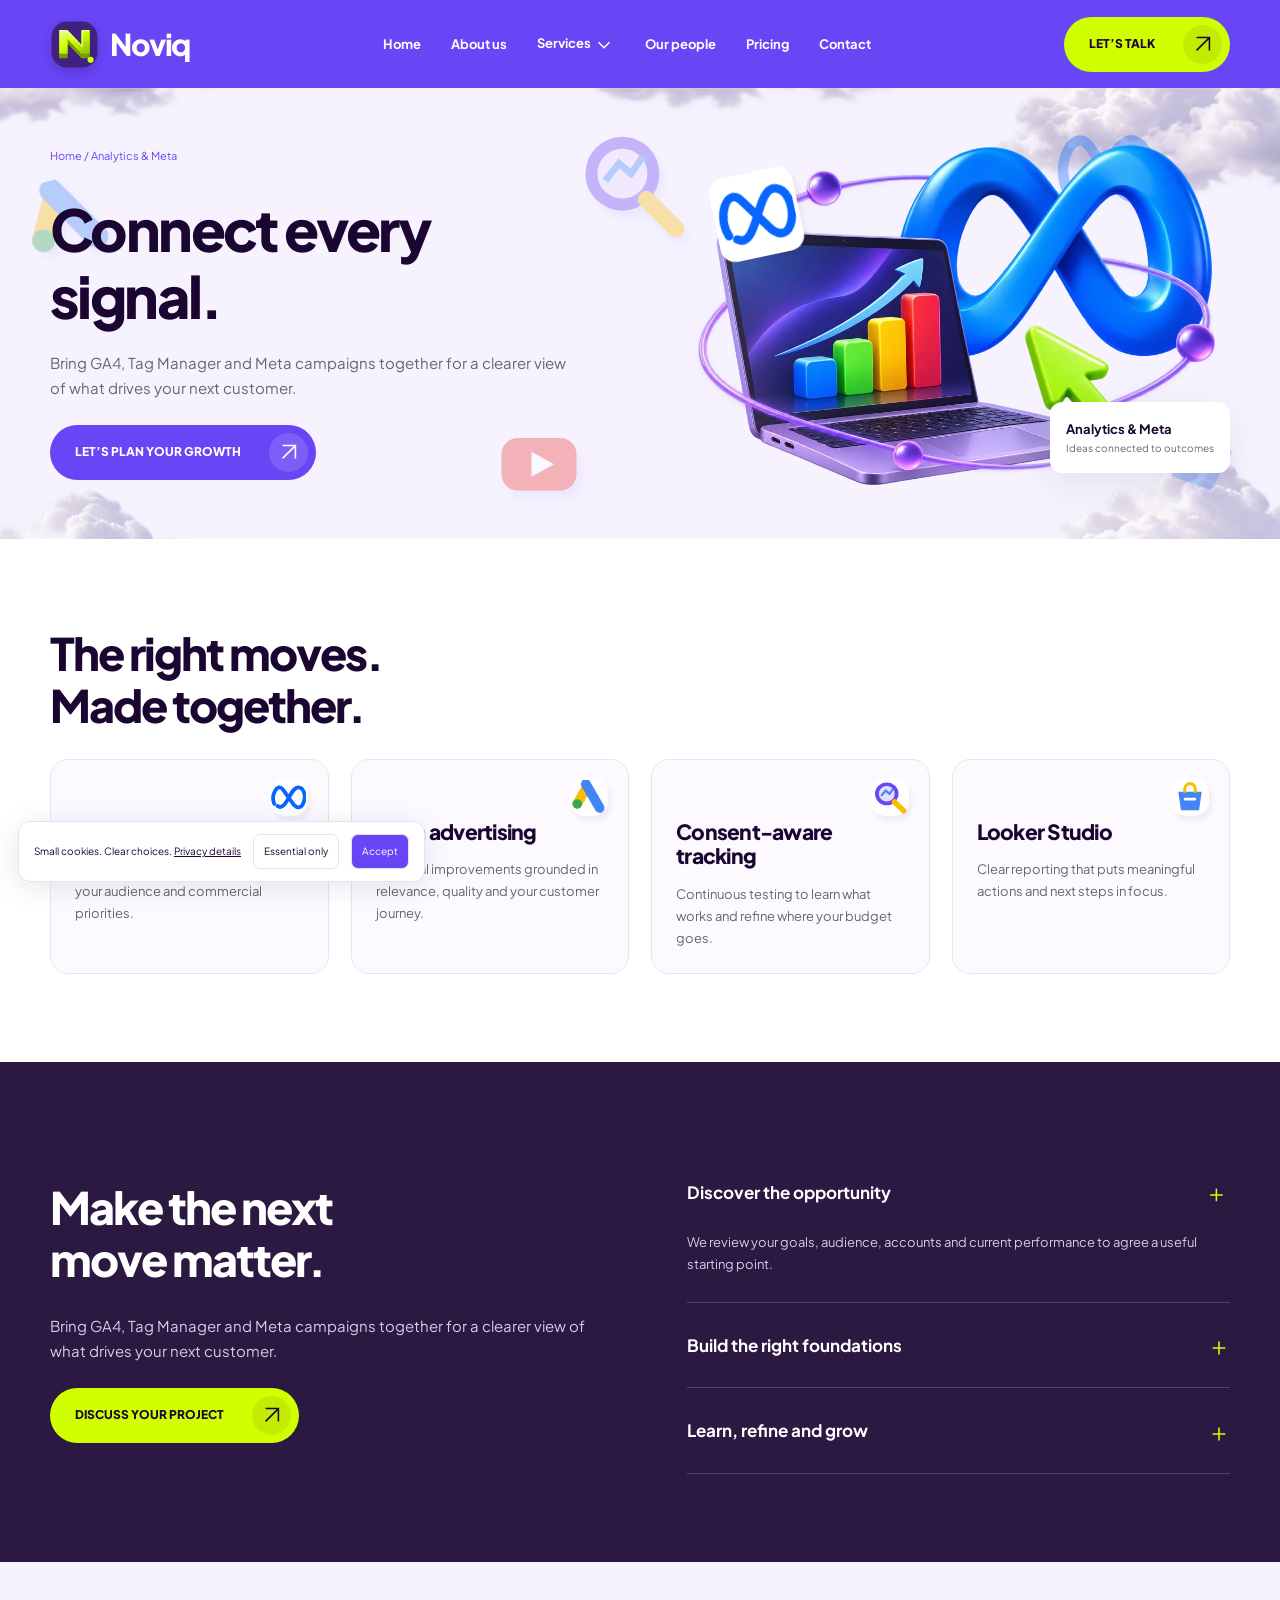
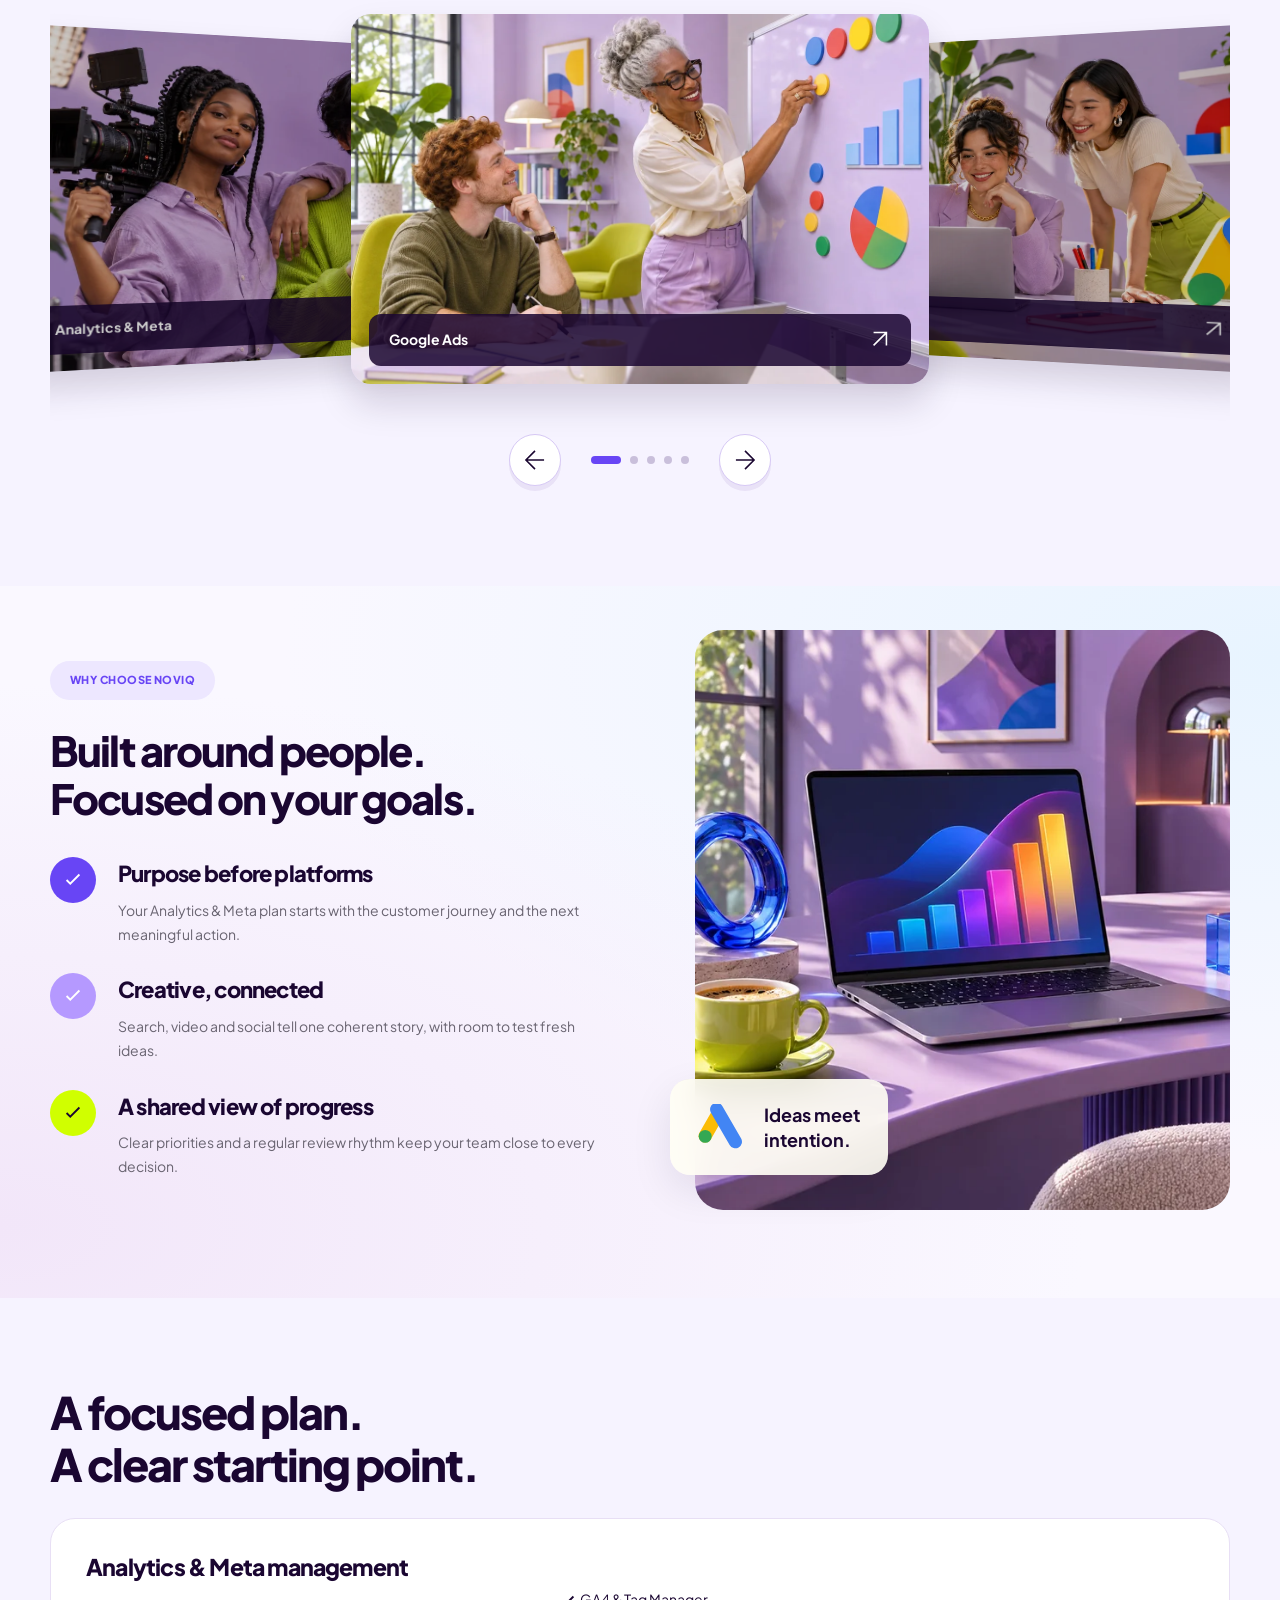
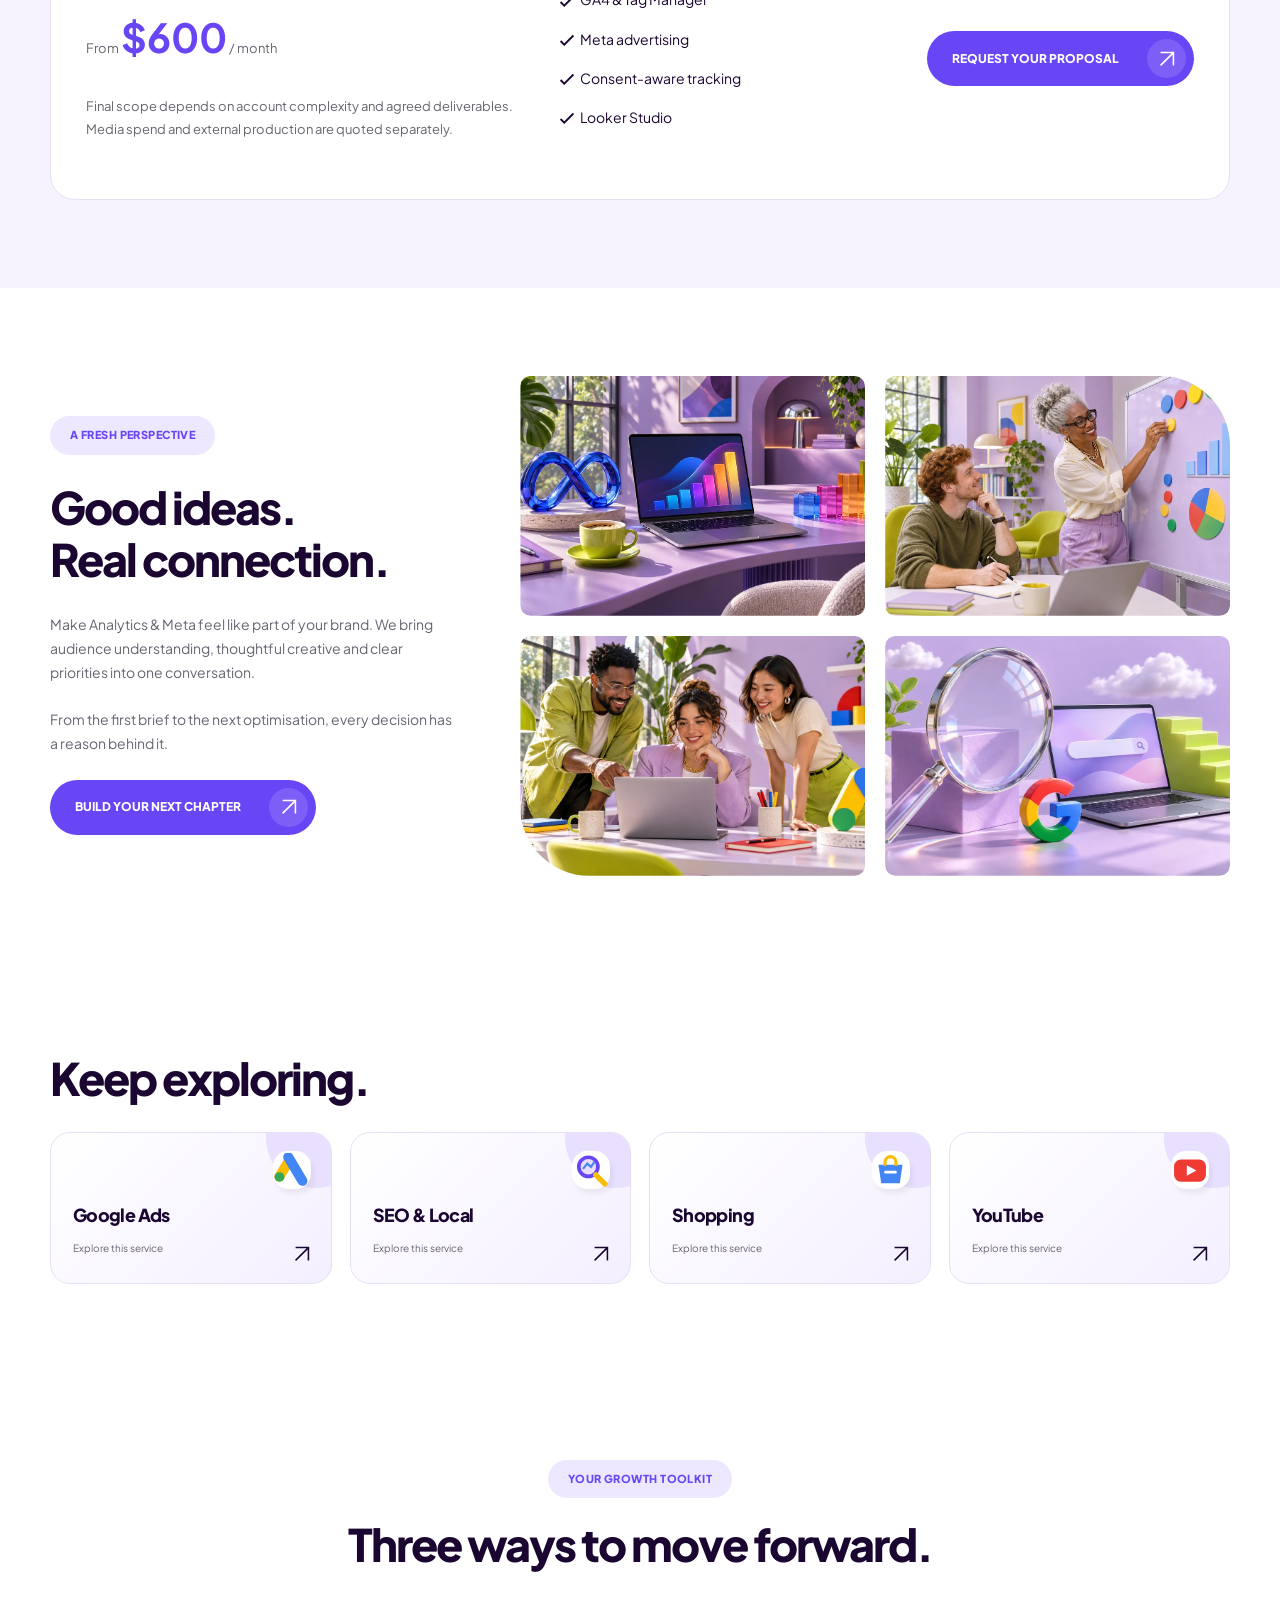
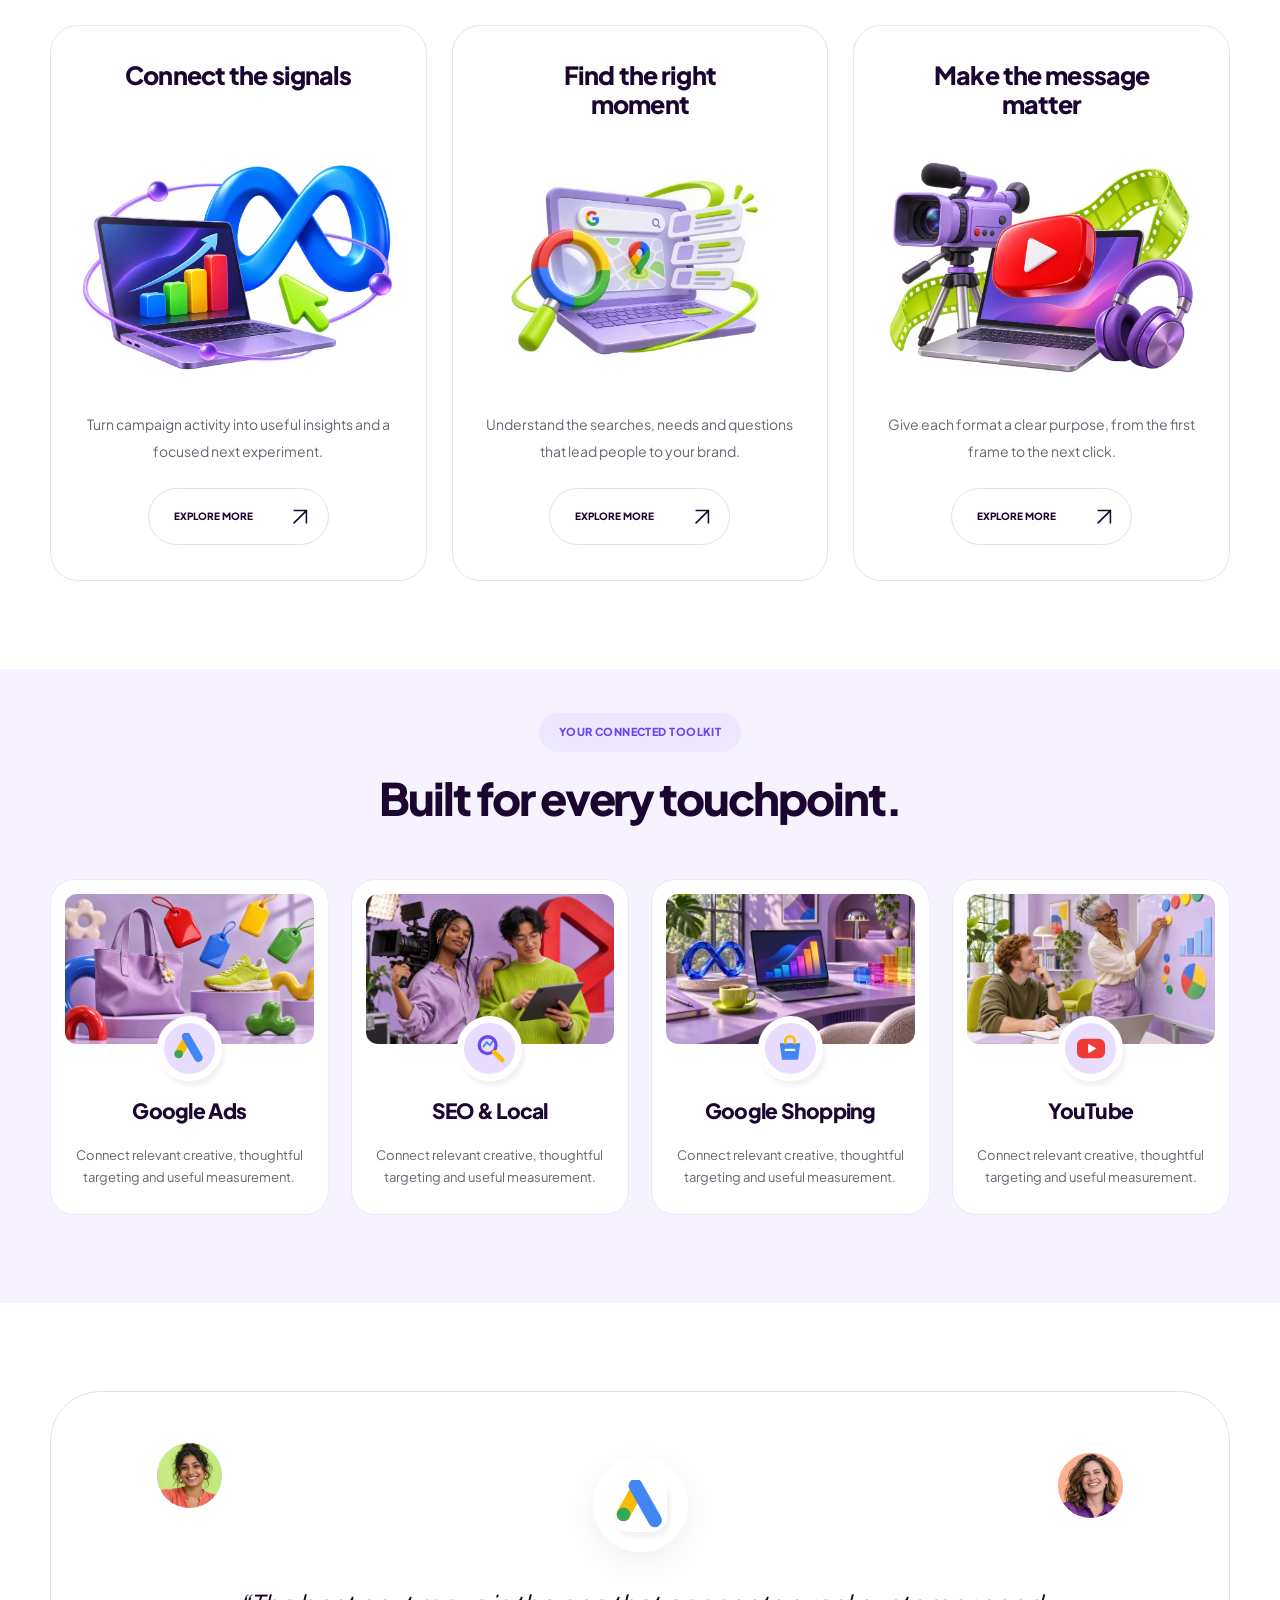
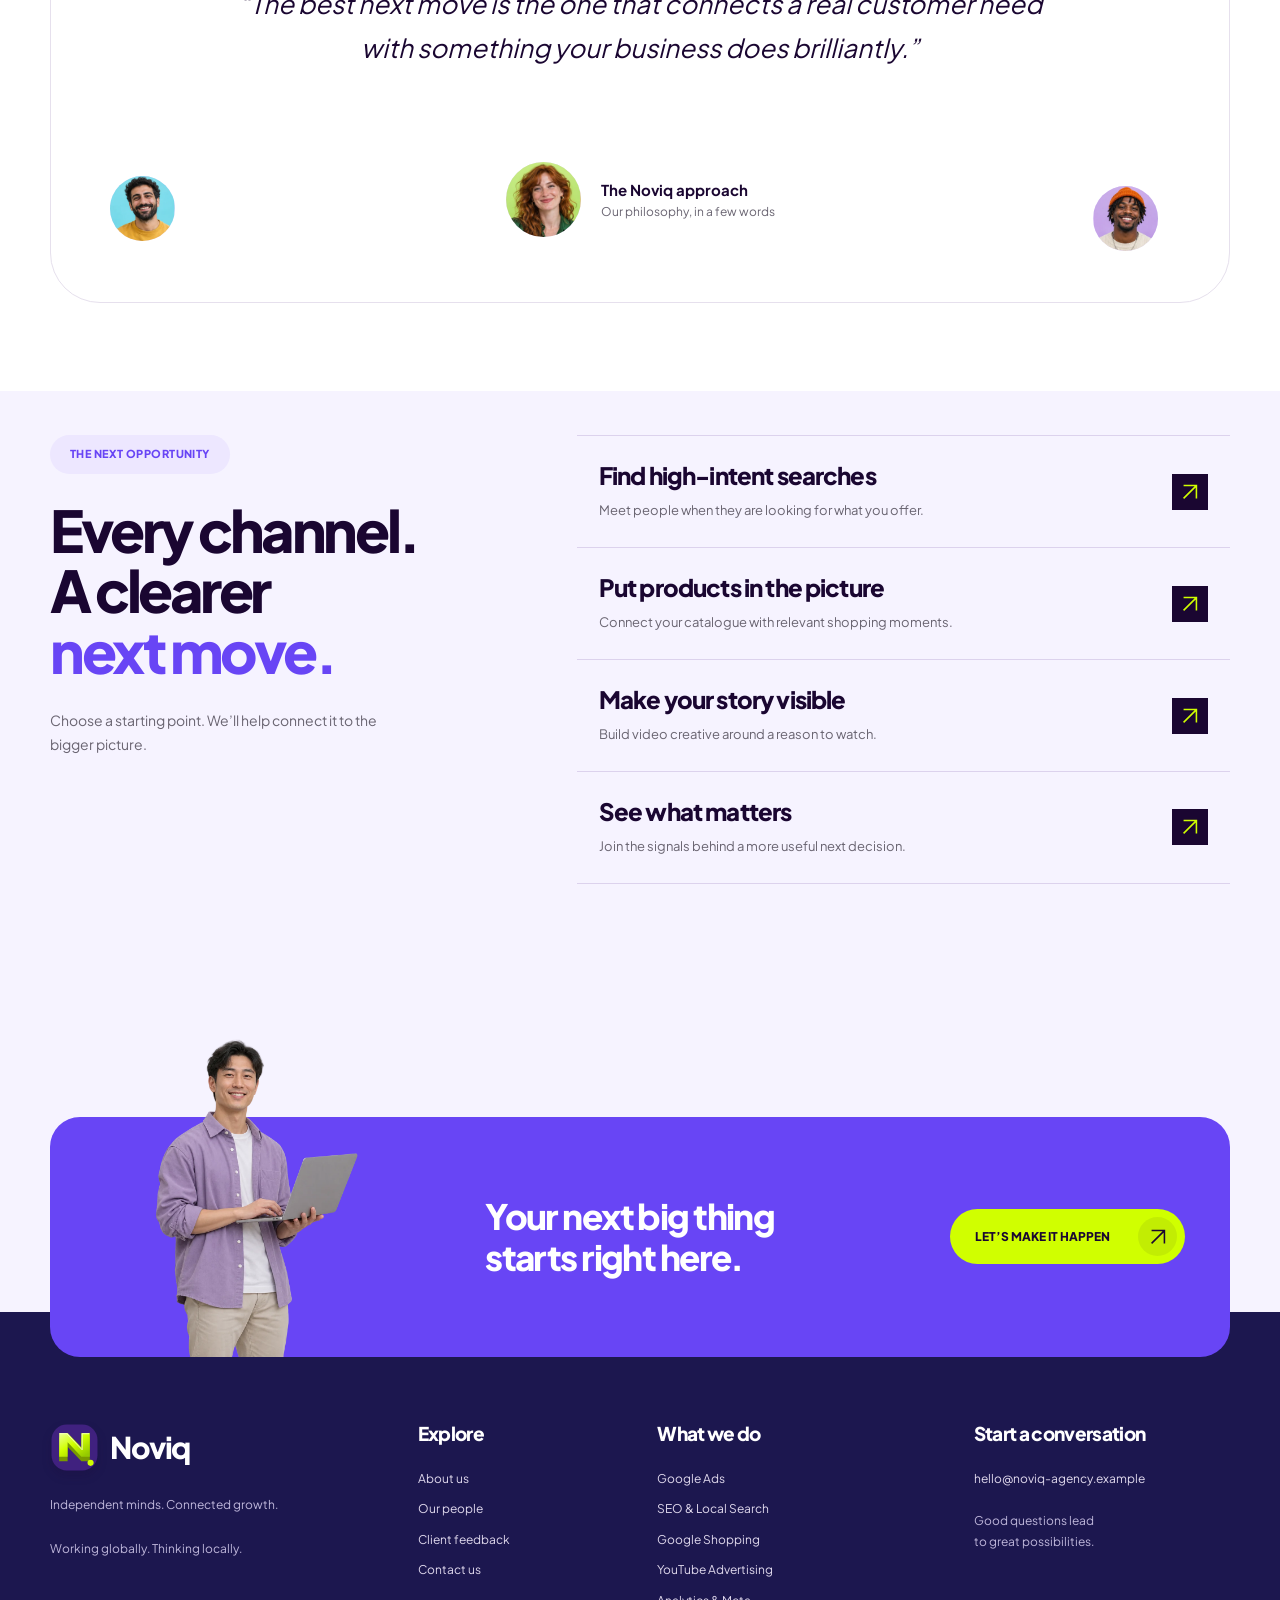
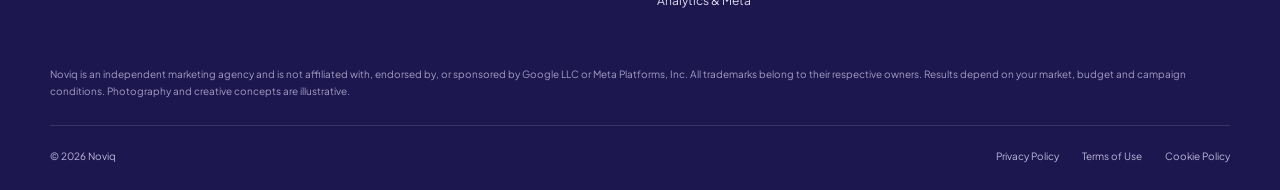
==== commit c4f96441: "+" ====
--- a/analytics.html
+++ b/analytics.html
@@ -1,3 +1,3 @@
 <!DOCTYPE html>
 
-<html lang="en"><head><meta charset="utf-8"/><meta content="width=device-width,initial-scale=1" name="viewport"/><meta content="Independent Google and Meta marketing. Search, SEO, Shopping, YouTube and analytics, connected around your business." name="description"/><title>Noviq — Digital Growth</title><link href="assets/logo.svg" rel="icon"/><link href="assets/style.css" rel="stylesheet"/><script defer="" src="config/config.js"></script><script defer="" src="assets/app.js"></script></head><body><a class="skip" href="#main">Skip to content</a><div aria-hidden="true" class="page-transition"><span></span><span></span><span></span><span></span></div><header><div class="container header-inner"><a class="brand" href="index.html"><img alt="" data-logo="" src="assets/logo.svg"/><span data-company="">Noviq</span></a><nav aria-label="Main navigation" id="navigation"><a href="index.html">Home</a><a href="index.html#about">About us</a><div class="dropdown"><button aria-expanded="false" class="services-toggle">Services <span><svg aria-hidden="true" class="ui-icon" fill="none" stroke="currentColor" stroke-width="1.7" viewbox="0 0 24 24"><path d="m6 9 6 6 6-6"></path></svg></span></button><div class="drop-menu"><a href="google-ads.html"><span class="platform-icon"><img alt="" src="assets/platform-0.svg"/></span>Google Ads<svg aria-hidden="true" class="ui-icon" fill="none" stroke="currentColor" stroke-width="1.7" viewbox="0 0 24 24"><path d="M5 19 19 5M5 5h14v14"></path></svg></a><a href="seo.html"><span class="platform-icon"><img alt="" src="assets/platform-1.svg"/></span>SEO &amp; Local Search<svg aria-hidden="true" class="ui-icon" fill="none" stroke="currentColor" stroke-width="1.7" viewbox="0 0 24 24"><path d="M5 19 19 5M5 5h14v14"></path></svg></a><a href="shopping.html"><span class="platform-icon"><img alt="" src="assets/platform-2.svg"/></span>Google Shopping<svg aria-hidden="true" class="ui-icon" fill="none" stroke="currentColor" stroke-width="1.7" viewbox="0 0 24 24"><path d="M5 19 19 5M5 5h14v14"></path></svg></a><a href="youtube.html"><span class="platform-icon"><img alt="" src="assets/platform-3.svg"/></span>YouTube Advertising<svg aria-hidden="true" class="ui-icon" fill="none" stroke="currentColor" stroke-width="1.7" viewbox="0 0 24 24"><path d="M5 19 19 5M5 5h14v14"></path></svg></a><a href="analytics.html"><span class="platform-icon"><img alt="" src="assets/platform-4.svg"/></span>Analytics &amp; Meta<svg aria-hidden="true" class="ui-icon" fill="none" stroke="currentColor" stroke-width="1.7" viewbox="0 0 24 24"><path d="M5 19 19 5M5 5h14v14"></path></svg></a></div></div><a href="index.html#team">Our people</a><a href="index.html#pricing">Pricing</a><a href="index.html#contact">Contact</a><div aria-hidden="true" class="nav-art"><img alt="" class="nav-cloud" src="assets/cloud.webp"/><img alt="" class="concept-icon" src="assets/platform-0.svg"/><img alt="" class="concept-icon" src="assets/platform-1.svg"/><img alt="" class="concept-icon" src="assets/platform-2.svg"/><img alt="" class="concept-icon" src="assets/platform-3.svg"/><img alt="" class="concept-icon" src="assets/platform-4.svg"/></div></nav><a class="button lime header-cta" href="index.html#contact">LET’S TALK <span><svg aria-hidden="true" class="ui-icon" fill="none" stroke="currentColor" stroke-width="1.7" viewbox="0 0 24 24"><path d="M5 19 19 5M5 5h14v14"></path></svg></span></a><button aria-controls="navigation" aria-expanded="false" aria-label="Open navigation" class="menu-toggle"><i></i><i></i></button></div></header><main id="main"><section class="service-hero pale"><div aria-hidden="true" class="service-sky"><img alt="" class="sky-cloud sc0" src="assets/cloud.webp"/><img alt="" class="sky-cloud sc1" src="assets/cloud.webp"/><img alt="" class="sky-cloud sc2" src="assets/cloud.webp"/><img alt="" class="sky-cloud sc3" src="assets/cloud.webp"/><img alt="" class="sky-cloud sc4" src="assets/cloud.webp"/><img alt="" class="sky-cloud sc5" src="assets/cloud.webp"/><img alt="" class="sky-badge sb0" src="assets/platform-0.svg"/><img alt="" class="sky-badge sb1" src="assets/platform-1.svg"/><img alt="" class="sky-badge sb2" src="assets/platform-2.svg"/><img alt="" class="sky-badge sb3" src="assets/platform-3.svg"/><img alt="" class="sky-badge sb4" src="assets/platform-4.svg"/></div><div class="container split"><div><a class="breadcrumb" href="index.html">Home / Analytics &amp; Meta</a><h1>Connect every signal.</h1><p>Bring GA4, Tag Manager and Meta campaigns together for a clearer view of what drives your next customer.</p><a class="button" href="index.html#contact">LET’S PLAN YOUR GROWTH<span><svg aria-hidden="true" class="ui-icon" fill="none" stroke="currentColor" stroke-width="1.7" viewbox="0 0 24 24"><path d="M5 19 19 5M5 5h14v14"></path></svg></span></a></div><div class="service-illustration"><span class="platform-icon icon-4" style="--icon:#0866ff"><img alt="" loading="lazy" src="assets/platform-4.svg"/></span><img alt="Illustrated digital growth launch" src="assets/analytics.webp"/><div class="floating-label"><b>Analytics &amp; Meta</b><span>Ideas connected to outcomes</span></div></div></div></section><section class="section"><div class="container"><h2 data-heading="" data-reveal="">The right moves.<br/>Made together.</h2><div class="feature-grid"><article class="compact-card" data-reveal=""><span class="platform-icon icon-4" style="--icon:#0866ff"><img alt="" loading="lazy" src="assets/platform-4.svg"/></span><h3>GA4 &amp; Tag Manager</h3><p>A considered setup, shaped around your audience and commercial priorities.</p></article><article class="compact-card" data-reveal=""><span class="platform-icon icon-0" style="--icon:#4285f4"><img alt="" loading="lazy" src="assets/platform-0.svg"/></span><h3>Meta advertising</h3><p>Practical improvements grounded in relevance, quality and your customer journey.</p></article><article class="compact-card" data-reveal=""><span class="platform-icon icon-1" style="--icon:#34a853"><img alt="" loading="lazy" src="assets/platform-1.svg"/></span><h3>Consent-aware tracking</h3><p>Continuous testing to learn what works and refine where your budget goes.</p></article><article class="compact-card" data-reveal=""><span class="platform-icon icon-2" style="--icon:#fbbc05"><img alt="" loading="lazy" src="assets/platform-2.svg"/></span><h3>Looker Studio</h3><p>Clear reporting that puts meaningful actions and next steps in focus.</p></article></div></div></section><section class="section dark parallax-section"><div class="container split"><div><h2 data-heading="">Make the next<br/>move matter.</h2><p>Bring GA4, Tag Manager and Meta campaigns together for a clearer view of what drives your next customer.</p><a class="button lime" href="index.html#contact">DISCUSS YOUR PROJECT<span><svg aria-hidden="true" class="ui-icon" fill="none" stroke="currentColor" stroke-width="1.7" viewbox="0 0 24 24"><path d="M5 19 19 5M5 5h14v14"></path></svg></span></a></div><div class="process-list"><details open=""><summary>Discover the opportunity<span><svg aria-hidden="true" class="ui-icon" fill="none" stroke="currentColor" stroke-width="1.7" viewbox="0 0 24 24"><path d="M5 12h14M12 5v14"></path></svg></span></summary><p>We review your goals, audience, accounts and current performance to agree a useful starting point.</p></details><details><summary>Build the right foundations<span><svg aria-hidden="true" class="ui-icon" fill="none" stroke="currentColor" stroke-width="1.7" viewbox="0 0 24 24"><path d="M5 12h14M12 5v14"></path></svg></span></summary><p>We agree the scope, check measurement and develop the campaign or optimisation plan.</p></details><details><summary>Learn, refine and grow<span><svg aria-hidden="true" class="ui-icon" fill="none" stroke="currentColor" stroke-width="1.7" viewbox="0 0 24 24"><path d="M5 12h14M12 5v14"></path></svg></span></summary><p>We track progress, review the evidence and turn learning into the next round of improvements.</p></details></div></div></section><section class="section reference-section pale" id="inspiration-1"><div class="container"><div class="reference-heading"><span class="section-tag">CREATIVE POSSIBILITIES</span><h2 data-heading="">Ideas made to be seen.</h2><p>Explore campaign directions across Google and Meta.</p></div><div class="coverflow" data-coverflow=""><div class="coverflow-stage"><a href="google-ads.html"><img alt="Analytics &amp; Meta creative campaign concept" loading="lazy" src="assets/scene5.webp"/><span>Google Ads<svg aria-hidden="true" class="ui-icon" fill="none" stroke="currentColor" stroke-width="1.7" viewbox="0 0 24 24"><path d="M5 19 19 5M5 5h14v14"></path></svg></span></a><a href="seo.html"><img alt="Analytics &amp; Meta creative campaign concept" loading="lazy" src="assets/scene0.webp"/><span>SEO &amp; Local<svg aria-hidden="true" class="ui-icon" fill="none" stroke="currentColor" stroke-width="1.7" viewbox="0 0 24 24"><path d="M5 19 19 5M5 5h14v14"></path></svg></span></a><a href="shopping.html"><img alt="Analytics &amp; Meta creative campaign concept" loading="lazy" src="assets/scene1.webp"/><span>Google Shopping<svg aria-hidden="true" class="ui-icon" fill="none" stroke="currentColor" stroke-width="1.7" viewbox="0 0 24 24"><path d="M5 19 19 5M5 5h14v14"></path></svg></span></a><a href="youtube.html"><img alt="Analytics &amp; Meta creative campaign concept" loading="lazy" src="assets/scene2.webp"/><span>YouTube<svg aria-hidden="true" class="ui-icon" fill="none" stroke="currentColor" stroke-width="1.7" viewbox="0 0 24 24"><path d="M5 19 19 5M5 5h14v14"></path></svg></span></a><a href="analytics.html"><img alt="Analytics &amp; Meta creative campaign concept" loading="lazy" src="assets/scene3.webp"/><span>Analytics &amp; Meta<svg aria-hidden="true" class="ui-icon" fill="none" stroke="currentColor" stroke-width="1.7" viewbox="0 0 24 24"><path d="M5 19 19 5M5 5h14v14"></path></svg></span></a></div><div class="coverflow-controls"><button aria-label="Previous concept" data-cover-prev=""><svg aria-hidden="true" class="ui-icon" fill="none" stroke="currentColor" stroke-width="1.7" viewbox="0 0 24 24"><path d="M5 19 19 5M5 5h14v14"></path></svg></button><div class="cover-dots"><button aria-label="Show concept 1" data-cover-index="0"></button><button aria-label="Show concept 2" data-cover-index="1"></button><button aria-label="Show concept 3" data-cover-index="2"></button><button aria-label="Show concept 4" data-cover-index="3"></button><button aria-label="Show concept 5" data-cover-index="4"></button></div><button aria-label="Next concept" data-cover-next=""><svg aria-hidden="true" class="ui-icon" fill="none" stroke="currentColor" stroke-width="1.7" viewbox="0 0 24 24"><path d="M5 19 19 5M5 5h14v14"></path></svg></button></div></div></div></section><section class="section reference-section new-reference focus-section pale" id="inspiration-2"><div class="container"><div class="focus-split"><div><span class="section-tag">WHY CHOOSE NOVIQ</span><h2 data-heading="">Built around people.<br/>Focused on your goals.</h2><div class="focus-points"><article><span><svg aria-hidden="true" class="ui-icon" fill="none" stroke="currentColor" stroke-width="2" viewbox="0 0 24 24"><path d="m5 12 4 4L19 6"></path></svg></span><div><h3>Purpose before platforms</h3><p>Your Analytics &amp; Meta plan starts with the customer journey and the next meaningful action.</p></div></article><article><span><svg aria-hidden="true" class="ui-icon" fill="none" stroke="currentColor" stroke-width="2" viewbox="0 0 24 24"><path d="m5 12 4 4L19 6"></path></svg></span><div><h3>Creative, connected</h3><p>Search, video and social tell one coherent story, with room to test fresh ideas.</p></div></article><article><span><svg aria-hidden="true" class="ui-icon" fill="none" stroke="currentColor" stroke-width="2" viewbox="0 0 24 24"><path d="m5 12 4 4L19 6"></path></svg></span><div><h3>A shared view of progress</h3><p>Clear priorities and a regular review rhythm keep your team close to every decision.</p></div></article></div></div><div class="focus-photo"><img alt="Analytics &amp; Meta studio concept" loading="lazy" src="assets/scene4.webp"/><span><img alt="" class="concept-icon" src="assets/platform-0.svg"/><b>Ideas meet<br/>intention.</b></span></div></div></div></section><section class="section pale"><div class="container"><h2 data-heading="" data-reveal="">A focused plan.<br/>A clear starting point.</h2><div class="service-offer"><div><h3>Analytics &amp; Meta management</h3><p>From <strong>$600</strong> / month</p><p>Final scope depends on account complexity and agreed deliverables. Media spend and external production are quoted separately.</p></div><ul><li><svg aria-hidden="true" class="ui-icon" fill="none" stroke="currentColor" stroke-width="2" viewbox="0 0 24 24"><path d="m5 12 4 4L19 6"></path></svg> GA4 &amp; Tag Manager</li><li><svg aria-hidden="true" class="ui-icon" fill="none" stroke="currentColor" stroke-width="2" viewbox="0 0 24 24"><path d="m5 12 4 4L19 6"></path></svg> Meta advertising</li><li><svg aria-hidden="true" class="ui-icon" fill="none" stroke="currentColor" stroke-width="2" viewbox="0 0 24 24"><path d="m5 12 4 4L19 6"></path></svg> Consent-aware tracking</li><li><svg aria-hidden="true" class="ui-icon" fill="none" stroke="currentColor" stroke-width="2" viewbox="0 0 24 24"><path d="m5 12 4 4L19 6"></path></svg> Looker Studio</li></ul><a class="button" href="index.html#contact">REQUEST YOUR PROPOSAL<span><svg aria-hidden="true" class="ui-icon" fill="none" stroke="currentColor" stroke-width="1.7" viewbox="0 0 24 24"><path d="M5 19 19 5M5 5h14v14"></path></svg></span></a></div></div></section><section class="section reference-section" id="inspiration-3"><div class="container"><div class="mosaic-layout"><div><span class="section-tag">A FRESH PERSPECTIVE</span><h2 data-heading="">Good ideas.<br/>Real connection.</h2><p>Make Analytics &amp; Meta feel like part of your brand. We bring audience understanding, thoughtful creative and clear priorities into one conversation.</p><p>From the first brief to the next optimisation, every decision has a reason behind it.</p><a class="button" href="index.html#contact">BUILD YOUR NEXT CHAPTER<span><svg aria-hidden="true" class="ui-icon" fill="none" stroke="currentColor" stroke-width="1.7" viewbox="0 0 24 24"><path d="M5 19 19 5M5 5h14v14"></path></svg></span></a></div><div class="photo-mosaic"><img alt="Analytics &amp; Meta creative campaign concept" data-puzzle="" loading="lazy" src="assets/scene4.webp"/><img alt="Analytics &amp; Meta creative campaign concept" data-puzzle="" loading="lazy" src="assets/scene5.webp"/><img alt="Analytics &amp; Meta creative campaign concept" data-puzzle="" loading="lazy" src="assets/scene0.webp"/><img alt="Analytics &amp; Meta creative campaign concept" data-puzzle="" loading="lazy" src="assets/scene1.webp"/></div></div></div></section><section class="section"><div class="container"><h2 data-heading="" data-reveal="">Keep exploring.</h2><div class="related"><a class="compact-card" href="google-ads.html"><span class="platform-icon icon-0" style="--icon:#4285f4"><img alt="" loading="lazy" src="assets/platform-0.svg"/></span><h3>Google Ads</h3><span><svg aria-hidden="true" class="ui-icon" fill="none" stroke="currentColor" stroke-width="1.7" viewbox="0 0 24 24"><path d="M5 19 19 5M5 5h14v14"></path></svg></span><small>Explore this service</small></a><a class="compact-card" href="seo.html"><span class="platform-icon icon-1" style="--icon:#34a853"><img alt="" loading="lazy" src="assets/platform-1.svg"/></span><h3>SEO &amp; Local</h3><span><svg aria-hidden="true" class="ui-icon" fill="none" stroke="currentColor" stroke-width="1.7" viewbox="0 0 24 24"><path d="M5 19 19 5M5 5h14v14"></path></svg></span><small>Explore this service</small></a><a class="compact-card" href="shopping.html"><span class="platform-icon icon-2" style="--icon:#fbbc05"><img alt="" loading="lazy" src="assets/platform-2.svg"/></span><h3>Shopping</h3><span><svg aria-hidden="true" class="ui-icon" fill="none" stroke="currentColor" stroke-width="1.7" viewbox="0 0 24 24"><path d="M5 19 19 5M5 5h14v14"></path></svg></span><small>Explore this service</small></a><a class="compact-card" href="youtube.html"><span class="platform-icon icon-3" style="--icon:#ea4335"><img alt="" loading="lazy" src="assets/platform-3.svg"/></span><h3>YouTube</h3><span><svg aria-hidden="true" class="ui-icon" fill="none" stroke="currentColor" stroke-width="1.7" viewbox="0 0 24 24"><path d="M5 19 19 5M5 5h14v14"></path></svg></span><small>Explore this service</small></a></div></div></section><section class="section reference-section new-reference" id="inspiration-4"><div class="container"><div class="reference-heading"><span class="section-tag">YOUR GROWTH TOOLKIT</span><h2 data-heading="">Three ways to move forward.</h2></div><div class="illustrated-grid"><article data-puzzle=""><h3>Connect the signals</h3><img alt="Connect the signals creative illustration" loading="lazy" src="assets/analytics.webp"/><p>Turn campaign activity into useful insights and a focused next experiment.</p><a class="button" href="analytics.html">EXPLORE MORE<span><svg aria-hidden="true" class="ui-icon" fill="none" stroke="currentColor" stroke-width="1.7" viewbox="0 0 24 24"><path d="M5 19 19 5M5 5h14v14"></path></svg></span></a></article><article data-puzzle=""><h3>Find the right moment</h3><img alt="Find the right moment creative illustration" loading="lazy" src="assets/seo.webp"/><p>Understand the searches, needs and questions that lead people to your brand.</p><a class="button" href="seo.html">EXPLORE MORE<span><svg aria-hidden="true" class="ui-icon" fill="none" stroke="currentColor" stroke-width="1.7" viewbox="0 0 24 24"><path d="M5 19 19 5M5 5h14v14"></path></svg></span></a></article><article data-puzzle=""><h3>Make the message matter</h3><img alt="Make the message matter creative illustration" loading="lazy" src="assets/youtube.webp"/><p>Give each format a clear purpose, from the first frame to the next click.</p><a class="button" href="youtube.html">EXPLORE MORE<span><svg aria-hidden="true" class="ui-icon" fill="none" stroke="currentColor" stroke-width="1.7" viewbox="0 0 24 24"><path d="M5 19 19 5M5 5h14v14"></path></svg></span></a></article></div></div></section><section class="section reference-section pale" id="inspiration-5"><div class="container"><div class="reference-heading"><span class="section-tag">YOUR CONNECTED TOOLKIT</span><h2 data-heading="">Built for every touchpoint.</h2></div><div class="photo-services"><a data-puzzle="" href="google-ads.html"><img alt="Analytics &amp; Meta creative campaign concept" loading="lazy" src="assets/scene2.webp"/><span class="platform-icon"><img alt="" src="assets/platform-0.svg"/></span><h3>Google Ads</h3><p>Connect relevant creative, thoughtful targeting and useful measurement.</p></a><a data-puzzle="" href="seo.html"><img alt="Analytics &amp; Meta creative campaign concept" loading="lazy" src="assets/scene3.webp"/><span class="platform-icon"><img alt="" src="assets/platform-1.svg"/></span><h3>SEO &amp; Local</h3><p>Connect relevant creative, thoughtful targeting and useful measurement.</p></a><a data-puzzle="" href="shopping.html"><img alt="Analytics &amp; Meta creative campaign concept" loading="lazy" src="assets/scene4.webp"/><span class="platform-icon"><img alt="" src="assets/platform-2.svg"/></span><h3>Google Shopping</h3><p>Connect relevant creative, thoughtful targeting and useful measurement.</p></a><a data-puzzle="" href="youtube.html"><img alt="Analytics &amp; Meta creative campaign concept" loading="lazy" src="assets/scene5.webp"/><span class="platform-icon"><img alt="" src="assets/platform-3.svg"/></span><h3>YouTube</h3><p>Connect relevant creative, thoughtful targeting and useful measurement.</p></a></div></div></section><section class="section reference-section" id="inspiration-6"><div class="container"><div aria-label="Noviq philosophy slideshow" class="editorial-quote" data-slideshow=""><span aria-label="Illustrative creative portrait" class="portrait-face quote-face q1" role="img"><img alt="" loading="lazy" src="assets/portraits.webp" style="--col:1;--row:1"/></span><span aria-label="Illustrative creative portrait" class="portrait-face quote-face q2" role="img"><img alt="" loading="lazy" src="assets/portraits.webp" style="--col:2;--row:1"/></span><span aria-label="Illustrative creative portrait" class="portrait-face quote-face q3" role="img"><img alt="" loading="lazy" src="assets/portraits.webp" style="--col:3;--row:1"/></span><span aria-label="Illustrative creative portrait" class="portrait-face quote-face q4" role="img"><img alt="" loading="lazy" src="assets/portraits.webp" style="--col:0;--row:0"/></span><span class="quote-medallion"><span class="platform-icon"><img alt="" src="assets/platform-0.svg"/></span></span><blockquote class="quote-slide is-current">“The best next move is the one that connects a real customer need with something your business does brilliantly.”</blockquote><blockquote aria-hidden="true" class="quote-slide">“Creative work earns its place when it reflects your audience, your ambition and the way your business really works.”</blockquote><blockquote aria-hidden="true" class="quote-slide">“Good measurement makes room for better questions. Better questions make the next decision clearer.”</blockquote><div class="quote-author"><span aria-label="Illustrative creative portrait" class="portrait-face" role="img"><img alt="" loading="lazy" src="assets/portraits.webp" style="--col:1;--row:0"/></span><div><b>The Noviq approach</b><span>Our philosophy, in a few words</span></div></div></div></div></section></main><section class="section reference-section new-reference directory-section pale" id="inspiration-7"><div class="container"><div class="directory-layout"><div><span class="section-tag">THE NEXT OPPORTUNITY</span><h2 data-heading="">Every channel.<br/>A clearer<br/><em>next move.</em></h2><p>Choose a starting point. We’ll help connect it to the bigger picture.</p></div><div class="directory-rows"><a href="google-ads.html"><div><h3>Find high-intent searches</h3><p>Meet people when they are looking for what you offer.</p></div><img alt="" loading="lazy" src="assets/scene5.webp"/><span><svg aria-hidden="true" class="ui-icon" fill="none" stroke="currentColor" stroke-width="1.7" viewbox="0 0 24 24"><path d="M5 19 19 5M5 5h14v14"></path></svg></span></a><a href="shopping.html"><div><h3>Put products in the picture</h3><p>Connect your catalogue with relevant shopping moments.</p></div><img alt="" loading="lazy" src="assets/scene0.webp"/><span><svg aria-hidden="true" class="ui-icon" fill="none" stroke="currentColor" stroke-width="1.7" viewbox="0 0 24 24"><path d="M5 19 19 5M5 5h14v14"></path></svg></span></a><a href="youtube.html"><div><h3>Make your story visible</h3><p>Build video creative around a reason to watch.</p></div><img alt="" loading="lazy" src="assets/scene1.webp"/><span><svg aria-hidden="true" class="ui-icon" fill="none" stroke="currentColor" stroke-width="1.7" viewbox="0 0 24 24"><path d="M5 19 19 5M5 5h14v14"></path></svg></span></a><a href="analytics.html"><div><h3>See what matters</h3><p>Join the signals behind a more useful next decision.</p></div><img alt="" loading="lazy" src="assets/scene2.webp"/><span><svg aria-hidden="true" class="ui-icon" fill="none" stroke="currentColor" stroke-width="1.7" viewbox="0 0 24 24"><path d="M5 19 19 5M5 5h14v14"></path></svg></span></a></div></div></div></section><section class="prefooter" id="next-chapter"><div class="container"><img alt="Creative specialist with laptop" class="cta-person" loading="lazy" src="assets/person2.webp"/><h2 data-heading="">Your next big thing<br/>starts right here.</h2><a class="button lime" href="index.html#contact">LET’S MAKE IT HAPPEN<span><svg aria-hidden="true" class="ui-icon" fill="none" stroke="currentColor" stroke-width="1.7" viewbox="0 0 24 24"><path d="M5 19 19 5M5 5h14v14"></path></svg></span></a><span class="cta-star"><svg aria-hidden="true" class="ui-icon" fill="none" stroke="currentColor" stroke-width="1.7" viewbox="0 0 24 24"><path d="M5 19 19 5M5 5h14v14"></path></svg></span></div></section><footer><div class="container"><div class="footer-top"><div><a class="brand" href="index.html"><img alt="" data-logo="" src="assets/logo.svg"/><span data-company="">Noviq</span></a><p data-footer=""></p><p data-address=""></p></div><div><h3>Explore</h3><a href="index.html#about">About us</a><a href="index.html#team">Our people</a><a href="index.html#reviews">Client feedback</a><a href="index.html#contact">Contact us</a></div><div><h3>What we do</h3><a href="google-ads.html">Google Ads</a><a href="seo.html">SEO &amp; Local Search</a><a href="shopping.html">Google Shopping</a><a href="youtube.html">YouTube Advertising</a><a href="analytics.html">Analytics &amp; Meta</a></div><div><h3>Start a conversation</h3><a data-email=""></a><p>Good questions lead<br/>to great possibilities.</p></div></div><p class="disclaimer" data-disclaimer=""></p><div class="footer-bottom"><span>© <span data-year=""></span> <span data-company=""></span></span><div><a href="privacy.html">Privacy Policy</a><a href="terms.html">Terms of Use</a><a href="cookies.html">Cookie Policy</a></div></div></div></footer><aside aria-label="Privacy preferences" class="cookie-banner"><span>Small cookies. Clear choices. <a href="cookies.html">Privacy details</a></span><button data-cookie="essential">Essential only</button><button class="accept" data-cookie="all">Accept</button></aside></body></html>+<html lang="en"><head><meta charset="utf-8"/><meta content="width=device-width,initial-scale=1" name="viewport"/><meta content="Independent Google and Meta marketing. Search, SEO, Shopping, YouTube and analytics, connected around your business." name="description"/><title>Noviq — Digital Growth</title><link href="assets/logo.svg" rel="icon"/><link href="assets/style.css" rel="stylesheet"/><script defer="" src="config/config.js"></script><script defer="" src="assets/app.js"></script></head><body><a class="skip" href="#main">Skip to content</a><div aria-hidden="true" class="page-transition"><span></span><span></span><span></span><span></span></div><header><div class="container header-inner"><a class="brand" href="index.html"><img alt="" data-logo="" src="assets/logo.svg"/><span data-company="">Noviq</span></a><nav aria-label="Main navigation" id="navigation"><a href="index.html">Home</a><a href="index.html#about">About us</a><div class="dropdown"><button aria-expanded="false" class="services-toggle">Services <span><svg aria-hidden="true" class="ui-icon" fill="none" stroke="currentColor" stroke-width="1.7" viewbox="0 0 24 24"><path d="m6 9 6 6 6-6"></path></svg></span></button><div class="drop-menu"><a href="google-ads.html"><span class="platform-icon"><img alt="" src="assets/platform-0.svg"/></span>Google Ads<svg aria-hidden="true" class="ui-icon" fill="none" stroke="currentColor" stroke-width="1.7" viewbox="0 0 24 24"><path d="M5 19 19 5M5 5h14v14"></path></svg></a><a href="seo.html"><span class="platform-icon"><img alt="" src="assets/platform-1.svg"/></span>SEO &amp; Local Search<svg aria-hidden="true" class="ui-icon" fill="none" stroke="currentColor" stroke-width="1.7" viewbox="0 0 24 24"><path d="M5 19 19 5M5 5h14v14"></path></svg></a><a href="shopping.html"><span class="platform-icon"><img alt="" src="assets/platform-2.svg"/></span>Google Shopping<svg aria-hidden="true" class="ui-icon" fill="none" stroke="currentColor" stroke-width="1.7" viewbox="0 0 24 24"><path d="M5 19 19 5M5 5h14v14"></path></svg></a><a href="youtube.html"><span class="platform-icon"><img alt="" src="assets/platform-3.svg"/></span>YouTube Advertising<svg aria-hidden="true" class="ui-icon" fill="none" stroke="currentColor" stroke-width="1.7" viewbox="0 0 24 24"><path d="M5 19 19 5M5 5h14v14"></path></svg></a><a href="analytics.html"><span class="platform-icon"><img alt="" src="assets/platform-4.svg"/></span>Analytics &amp; Meta<svg aria-hidden="true" class="ui-icon" fill="none" stroke="currentColor" stroke-width="1.7" viewbox="0 0 24 24"><path d="M5 19 19 5M5 5h14v14"></path></svg></a></div></div><a href="index.html#team">Our people</a><a href="index.html#pricing">Pricing</a><a href="index.html#contact">Contact</a><div aria-hidden="true" class="nav-art"><img alt="" class="nav-cloud" src="assets/cloud.webp"/><img alt="" class="concept-icon" src="assets/platform-0.svg"/><img alt="" class="concept-icon" src="assets/platform-1.svg"/><img alt="" class="concept-icon" src="assets/platform-2.svg"/><img alt="" class="concept-icon" src="assets/platform-3.svg"/><img alt="" class="concept-icon" src="assets/platform-4.svg"/></div></nav><a class="button lime header-cta" href="index.html#contact">LET’S TALK <span><svg aria-hidden="true" class="ui-icon" fill="none" stroke="currentColor" stroke-width="1.7" viewbox="0 0 24 24"><path d="M5 19 19 5M5 5h14v14"></path></svg></span></a><button aria-controls="navigation" aria-expanded="false" aria-label="Open navigation" class="menu-toggle"><i></i><i></i></button></div></header><main id="main"><section class="service-hero pale"><div aria-hidden="true" class="service-sky"><img alt="" class="sky-cloud sc0" src="assets/cloud.webp"/><img alt="" class="sky-cloud sc1" src="assets/cloud.webp"/><img alt="" class="sky-cloud sc2" src="assets/cloud.webp"/><img alt="" class="sky-cloud sc3" src="assets/cloud.webp"/><img alt="" class="sky-cloud sc4" src="assets/cloud.webp"/><img alt="" class="sky-cloud sc5" src="assets/cloud.webp"/><img alt="" class="sky-badge sb0" src="assets/platform-0.svg"/><img alt="" class="sky-badge sb1" src="assets/platform-1.svg"/><img alt="" class="sky-badge sb2" src="assets/platform-2.svg"/><img alt="" class="sky-badge sb3" src="assets/platform-3.svg"/><img alt="" class="sky-badge sb4" src="assets/platform-4.svg"/></div><div class="container split"><div><a class="breadcrumb" href="index.html">Home / Analytics &amp; Meta</a><h1>Connect every signal.</h1><p>Bring GA4, Tag Manager and Meta campaigns together for a clearer view of what drives your next customer.</p><a class="button" href="index.html#contact">LET’S PLAN YOUR GROWTH<span><svg aria-hidden="true" class="ui-icon" fill="none" stroke="currentColor" stroke-width="1.7" viewbox="0 0 24 24"><path d="M5 19 19 5M5 5h14v14"></path></svg></span></a></div><div class="service-illustration"><span class="platform-icon icon-4" style="--icon:#0866ff"><img alt="" loading="lazy" src="assets/platform-4.svg"/></span><img alt="Illustrated digital growth launch" src="assets/analytics.webp"/><div class="floating-label"><b>Analytics &amp; Meta</b><span>Ideas connected to outcomes</span></div></div></div></section><section class="section"><div class="container"><h2 data-heading="" data-reveal="">The right moves.<br/>Made together.</h2><div class="feature-grid"><article class="compact-card" data-reveal=""><span class="platform-icon icon-4" style="--icon:#0866ff"><img alt="" loading="lazy" src="assets/platform-4.svg"/></span><h3>GA4 &amp; Tag Manager</h3><p>A considered setup, shaped around your audience and commercial priorities.</p></article><article class="compact-card" data-reveal=""><span class="platform-icon icon-0" style="--icon:#4285f4"><img alt="" loading="lazy" src="assets/platform-0.svg"/></span><h3>Meta advertising</h3><p>Practical improvements grounded in relevance, quality and your customer journey.</p></article><article class="compact-card" data-reveal=""><span class="platform-icon icon-1" style="--icon:#34a853"><img alt="" loading="lazy" src="assets/platform-1.svg"/></span><h3>Consent-aware tracking</h3><p>Continuous testing to learn what works and refine where your budget goes.</p></article><article class="compact-card" data-reveal=""><span class="platform-icon icon-2" style="--icon:#fbbc05"><img alt="" loading="lazy" src="assets/platform-2.svg"/></span><h3>Looker Studio</h3><p>Clear reporting that puts meaningful actions and next steps in focus.</p></article></div></div></section><section class="section dark parallax-section"><div class="container split"><div><h2 data-heading="">Make the next<br/>move matter.</h2><p>Bring GA4, Tag Manager and Meta campaigns together for a clearer view of what drives your next customer.</p><a class="button lime" href="index.html#contact">DISCUSS YOUR PROJECT<span><svg aria-hidden="true" class="ui-icon" fill="none" stroke="currentColor" stroke-width="1.7" viewbox="0 0 24 24"><path d="M5 19 19 5M5 5h14v14"></path></svg></span></a></div><div class="process-list"><details open=""><summary>Discover the opportunity<span><svg aria-hidden="true" class="ui-icon" fill="none" stroke="currentColor" stroke-width="1.7" viewbox="0 0 24 24"><path d="M5 12h14M12 5v14"></path></svg></span></summary><p>We review your goals, audience, accounts and current performance to agree a useful starting point.</p></details><details><summary>Build the right foundations<span><svg aria-hidden="true" class="ui-icon" fill="none" stroke="currentColor" stroke-width="1.7" viewbox="0 0 24 24"><path d="M5 12h14M12 5v14"></path></svg></span></summary><p>We agree the scope, check measurement and develop the campaign or optimisation plan.</p></details><details><summary>Learn, refine and grow<span><svg aria-hidden="true" class="ui-icon" fill="none" stroke="currentColor" stroke-width="1.7" viewbox="0 0 24 24"><path d="M5 12h14M12 5v14"></path></svg></span></summary><p>We track progress, review the evidence and turn learning into the next round of improvements.</p></details></div></div></section><section class="section reference-section pale creative-slider-section" id="inspiration-1"><div class="container"><div class="coverflow" data-coverflow=""><div class="coverflow-stage"><a href="google-ads.html"><img alt="Analytics &amp; Meta creative campaign concept" loading="lazy" src="assets/scene5.webp"/><span>Google Ads<svg aria-hidden="true" class="ui-icon" fill="none" stroke="currentColor" stroke-width="1.7" viewbox="0 0 24 24"><path d="M5 19 19 5M5 5h14v14"></path></svg></span></a><a href="seo.html"><img alt="Analytics &amp; Meta creative campaign concept" loading="lazy" src="assets/scene0.webp"/><span>SEO &amp; Local<svg aria-hidden="true" class="ui-icon" fill="none" stroke="currentColor" stroke-width="1.7" viewbox="0 0 24 24"><path d="M5 19 19 5M5 5h14v14"></path></svg></span></a><a href="shopping.html"><img alt="Analytics &amp; Meta creative campaign concept" loading="lazy" src="assets/scene1.webp"/><span>Google Shopping<svg aria-hidden="true" class="ui-icon" fill="none" stroke="currentColor" stroke-width="1.7" viewbox="0 0 24 24"><path d="M5 19 19 5M5 5h14v14"></path></svg></span></a><a href="youtube.html"><img alt="Analytics &amp; Meta creative campaign concept" loading="lazy" src="assets/scene2.webp"/><span>YouTube<svg aria-hidden="true" class="ui-icon" fill="none" stroke="currentColor" stroke-width="1.7" viewbox="0 0 24 24"><path d="M5 19 19 5M5 5h14v14"></path></svg></span></a><a href="analytics.html"><img alt="Analytics &amp; Meta creative campaign concept" loading="lazy" src="assets/scene3.webp"/><span>Analytics &amp; Meta<svg aria-hidden="true" class="ui-icon" fill="none" stroke="currentColor" stroke-width="1.7" viewbox="0 0 24 24"><path d="M5 19 19 5M5 5h14v14"></path></svg></span></a></div><div class="coverflow-controls"><button aria-label="Previous concept" data-cover-prev=""><svg aria-hidden="true" class="ui-icon" fill="none" stroke="currentColor" stroke-width="1.7" viewbox="0 0 24 24"><path d="M5 19 19 5M5 5h14v14"></path></svg></button><div class="cover-dots"><button aria-label="Show concept 1" data-cover-index="0"></button><button aria-label="Show concept 2" data-cover-index="1"></button><button aria-label="Show concept 3" data-cover-index="2"></button><button aria-label="Show concept 4" data-cover-index="3"></button><button aria-label="Show concept 5" data-cover-index="4"></button></div><button aria-label="Next concept" data-cover-next=""><svg aria-hidden="true" class="ui-icon" fill="none" stroke="currentColor" stroke-width="1.7" viewbox="0 0 24 24"><path d="M5 19 19 5M5 5h14v14"></path></svg></button></div></div></div></section><section class="section reference-section new-reference focus-section pale" id="inspiration-2"><div class="container"><div class="focus-split"><div><span class="section-tag">WHY CHOOSE NOVIQ</span><h2 data-heading="">Built around people.<br/>Focused on your goals.</h2><div class="focus-points"><article><span><svg aria-hidden="true" class="ui-icon" fill="none" stroke="currentColor" stroke-width="2" viewbox="0 0 24 24"><path d="m5 12 4 4L19 6"></path></svg></span><div><h3>Purpose before platforms</h3><p>Your Analytics &amp; Meta plan starts with the customer journey and the next meaningful action.</p></div></article><article><span><svg aria-hidden="true" class="ui-icon" fill="none" stroke="currentColor" stroke-width="2" viewbox="0 0 24 24"><path d="m5 12 4 4L19 6"></path></svg></span><div><h3>Creative, connected</h3><p>Search, video and social tell one coherent story, with room to test fresh ideas.</p></div></article><article><span><svg aria-hidden="true" class="ui-icon" fill="none" stroke="currentColor" stroke-width="2" viewbox="0 0 24 24"><path d="m5 12 4 4L19 6"></path></svg></span><div><h3>A shared view of progress</h3><p>Clear priorities and a regular review rhythm keep your team close to every decision.</p></div></article></div></div><div class="focus-photo"><img alt="Analytics &amp; Meta studio concept" loading="lazy" src="assets/scene4.webp"/><span><img alt="" class="concept-icon" src="assets/platform-0.svg"/><b>Ideas meet<br/>intention.</b></span></div></div></div></section><section class="section pale"><div class="container"><h2 data-heading="" data-reveal="">A focused plan.<br/>A clear starting point.</h2><div class="service-offer"><div><h3>Analytics &amp; Meta management</h3><p>From <strong>$600</strong> / month</p><p>Final scope depends on account complexity and agreed deliverables. Media spend and external production are quoted separately.</p></div><ul><li><svg aria-hidden="true" class="ui-icon" fill="none" stroke="currentColor" stroke-width="2" viewbox="0 0 24 24"><path d="m5 12 4 4L19 6"></path></svg> GA4 &amp; Tag Manager</li><li><svg aria-hidden="true" class="ui-icon" fill="none" stroke="currentColor" stroke-width="2" viewbox="0 0 24 24"><path d="m5 12 4 4L19 6"></path></svg> Meta advertising</li><li><svg aria-hidden="true" class="ui-icon" fill="none" stroke="currentColor" stroke-width="2" viewbox="0 0 24 24"><path d="m5 12 4 4L19 6"></path></svg> Consent-aware tracking</li><li><svg aria-hidden="true" class="ui-icon" fill="none" stroke="currentColor" stroke-width="2" viewbox="0 0 24 24"><path d="m5 12 4 4L19 6"></path></svg> Looker Studio</li></ul><a class="button" href="index.html#contact">REQUEST YOUR PROPOSAL<span><svg aria-hidden="true" class="ui-icon" fill="none" stroke="currentColor" stroke-width="1.7" viewbox="0 0 24 24"><path d="M5 19 19 5M5 5h14v14"></path></svg></span></a></div></div></section><section class="section reference-section" id="inspiration-3"><div class="container"><div class="mosaic-layout"><div><span class="section-tag">A FRESH PERSPECTIVE</span><h2 data-heading="">Good ideas.<br/>Real connection.</h2><p>Make Analytics &amp; Meta feel like part of your brand. We bring audience understanding, thoughtful creative and clear priorities into one conversation.</p><p>From the first brief to the next optimisation, every decision has a reason behind it.</p><a class="button" href="index.html#contact">BUILD YOUR NEXT CHAPTER<span><svg aria-hidden="true" class="ui-icon" fill="none" stroke="currentColor" stroke-width="1.7" viewbox="0 0 24 24"><path d="M5 19 19 5M5 5h14v14"></path></svg></span></a></div><div class="photo-mosaic"><img alt="Analytics &amp; Meta creative campaign concept" data-puzzle="" loading="lazy" src="assets/scene4.webp"/><img alt="Analytics &amp; Meta creative campaign concept" data-puzzle="" loading="lazy" src="assets/scene5.webp"/><img alt="Analytics &amp; Meta creative campaign concept" data-puzzle="" loading="lazy" src="assets/scene0.webp"/><img alt="Analytics &amp; Meta creative campaign concept" data-puzzle="" loading="lazy" src="assets/scene1.webp"/></div></div></div></section><section class="section"><div class="container"><h2 data-heading="" data-reveal="">Keep exploring.</h2><div class="related"><a class="compact-card" href="google-ads.html"><span class="platform-icon icon-0" style="--icon:#4285f4"><img alt="" loading="lazy" src="assets/platform-0.svg"/></span><h3>Google Ads</h3><span><svg aria-hidden="true" class="ui-icon" fill="none" stroke="currentColor" stroke-width="1.7" viewbox="0 0 24 24"><path d="M5 19 19 5M5 5h14v14"></path></svg></span><small>Explore this service</small></a><a class="compact-card" href="seo.html"><span class="platform-icon icon-1" style="--icon:#34a853"><img alt="" loading="lazy" src="assets/platform-1.svg"/></span><h3>SEO &amp; Local</h3><span><svg aria-hidden="true" class="ui-icon" fill="none" stroke="currentColor" stroke-width="1.7" viewbox="0 0 24 24"><path d="M5 19 19 5M5 5h14v14"></path></svg></span><small>Explore this service</small></a><a class="compact-card" href="shopping.html"><span class="platform-icon icon-2" style="--icon:#fbbc05"><img alt="" loading="lazy" src="assets/platform-2.svg"/></span><h3>Shopping</h3><span><svg aria-hidden="true" class="ui-icon" fill="none" stroke="currentColor" stroke-width="1.7" viewbox="0 0 24 24"><path d="M5 19 19 5M5 5h14v14"></path></svg></span><small>Explore this service</small></a><a class="compact-card" href="youtube.html"><span class="platform-icon icon-3" style="--icon:#ea4335"><img alt="" loading="lazy" src="assets/platform-3.svg"/></span><h3>YouTube</h3><span><svg aria-hidden="true" class="ui-icon" fill="none" stroke="currentColor" stroke-width="1.7" viewbox="0 0 24 24"><path d="M5 19 19 5M5 5h14v14"></path></svg></span><small>Explore this service</small></a></div></div></section><section class="section reference-section new-reference" id="inspiration-4"><div class="container"><div class="reference-heading"><span class="section-tag">YOUR GROWTH TOOLKIT</span><h2 data-heading="">Three ways to move forward.</h2></div><div class="illustrated-grid"><article data-puzzle=""><h3>Connect the signals</h3><img alt="Connect the signals creative illustration" loading="lazy" src="assets/analytics.webp"/><p>Turn campaign activity into useful insights and a focused next experiment.</p><a class="button" href="analytics.html">EXPLORE MORE<span><svg aria-hidden="true" class="ui-icon" fill="none" stroke="currentColor" stroke-width="1.7" viewbox="0 0 24 24"><path d="M5 19 19 5M5 5h14v14"></path></svg></span></a></article><article data-puzzle=""><h3>Find the right moment</h3><img alt="Find the right moment creative illustration" loading="lazy" src="assets/seo.webp"/><p>Understand the searches, needs and questions that lead people to your brand.</p><a class="button" href="seo.html">EXPLORE MORE<span><svg aria-hidden="true" class="ui-icon" fill="none" stroke="currentColor" stroke-width="1.7" viewbox="0 0 24 24"><path d="M5 19 19 5M5 5h14v14"></path></svg></span></a></article><article data-puzzle=""><h3>Make the message matter</h3><img alt="Make the message matter creative illustration" loading="lazy" src="assets/youtube.webp"/><p>Give each format a clear purpose, from the first frame to the next click.</p><a class="button" href="youtube.html">EXPLORE MORE<span><svg aria-hidden="true" class="ui-icon" fill="none" stroke="currentColor" stroke-width="1.7" viewbox="0 0 24 24"><path d="M5 19 19 5M5 5h14v14"></path></svg></span></a></article></div></div></section><section class="section reference-section pale" id="inspiration-5"><div class="container"><div class="reference-heading"><span class="section-tag">YOUR CONNECTED TOOLKIT</span><h2 data-heading="">Built for every touchpoint.</h2></div><div class="photo-services"><a data-puzzle="" href="google-ads.html"><img alt="Analytics &amp; Meta creative campaign concept" loading="lazy" src="assets/scene2.webp"/><span class="platform-icon"><img alt="" src="assets/platform-0.svg"/></span><h3>Google Ads</h3><p>Connect relevant creative, thoughtful targeting and useful measurement.</p></a><a data-puzzle="" href="seo.html"><img alt="Analytics &amp; Meta creative campaign concept" loading="lazy" src="assets/scene3.webp"/><span class="platform-icon"><img alt="" src="assets/platform-1.svg"/></span><h3>SEO &amp; Local</h3><p>Connect relevant creative, thoughtful targeting and useful measurement.</p></a><a data-puzzle="" href="shopping.html"><img alt="Analytics &amp; Meta creative campaign concept" loading="lazy" src="assets/scene4.webp"/><span class="platform-icon"><img alt="" src="assets/platform-2.svg"/></span><h3>Google Shopping</h3><p>Connect relevant creative, thoughtful targeting and useful measurement.</p></a><a data-puzzle="" href="youtube.html"><img alt="Analytics &amp; Meta creative campaign concept" loading="lazy" src="assets/scene5.webp"/><span class="platform-icon"><img alt="" src="assets/platform-3.svg"/></span><h3>YouTube</h3><p>Connect relevant creative, thoughtful targeting and useful measurement.</p></a></div></div></section><section class="section reference-section" id="inspiration-6"><div class="container"><div aria-label="Noviq philosophy slideshow" class="editorial-quote" data-slideshow=""><span aria-label="Illustrative creative portrait" class="portrait-face quote-face q1" role="img"><img alt="" loading="lazy" src="assets/portraits.webp" style="--col:1;--row:1"/></span><span aria-label="Illustrative creative portrait" class="portrait-face quote-face q2" role="img"><img alt="" loading="lazy" src="assets/portraits.webp" style="--col:2;--row:1"/></span><span aria-label="Illustrative creative portrait" class="portrait-face quote-face q3" role="img"><img alt="" loading="lazy" src="assets/portraits.webp" style="--col:3;--row:1"/></span><span aria-label="Illustrative creative portrait" class="portrait-face quote-face q4" role="img"><img alt="" loading="lazy" src="assets/portraits.webp" style="--col:0;--row:0"/></span><span class="quote-medallion"><span class="platform-icon"><img alt="" src="assets/platform-0.svg"/></span></span><blockquote class="quote-slide is-current">“The best next move is the one that connects a real customer need with something your business does brilliantly.”</blockquote><blockquote aria-hidden="true" class="quote-slide">“Creative work earns its place when it reflects your audience, your ambition and the way your business really works.”</blockquote><blockquote aria-hidden="true" class="quote-slide">“Good measurement makes room for better questions. Better questions make the next decision clearer.”</blockquote><div class="quote-author"><span aria-label="Illustrative creative portrait" class="portrait-face" role="img"><img alt="" loading="lazy" src="assets/portraits.webp" style="--col:1;--row:0"/></span><div><b>The Noviq approach</b><span>Our philosophy, in a few words</span></div></div></div></div></section></main><section class="section reference-section new-reference directory-section pale" id="inspiration-7"><div class="container"><div class="directory-layout"><div><span class="section-tag">THE NEXT OPPORTUNITY</span><h2 data-heading="">Every channel.<br/>A clearer<br/><em>next move.</em></h2><p>Choose a starting point. We’ll help connect it to the bigger picture.</p></div><div class="directory-rows"><a href="google-ads.html"><div><h3>Find high-intent searches</h3><p>Meet people when they are looking for what you offer.</p></div><img alt="" loading="lazy" src="assets/scene5.webp"/><span><svg aria-hidden="true" class="ui-icon" fill="none" stroke="currentColor" stroke-width="1.7" viewbox="0 0 24 24"><path d="M5 19 19 5M5 5h14v14"></path></svg></span></a><a href="shopping.html"><div><h3>Put products in the picture</h3><p>Connect your catalogue with relevant shopping moments.</p></div><img alt="" loading="lazy" src="assets/scene0.webp"/><span><svg aria-hidden="true" class="ui-icon" fill="none" stroke="currentColor" stroke-width="1.7" viewbox="0 0 24 24"><path d="M5 19 19 5M5 5h14v14"></path></svg></span></a><a href="youtube.html"><div><h3>Make your story visible</h3><p>Build video creative around a reason to watch.</p></div><img alt="" loading="lazy" src="assets/scene1.webp"/><span><svg aria-hidden="true" class="ui-icon" fill="none" stroke="currentColor" stroke-width="1.7" viewbox="0 0 24 24"><path d="M5 19 19 5M5 5h14v14"></path></svg></span></a><a href="analytics.html"><div><h3>See what matters</h3><p>Join the signals behind a more useful next decision.</p></div><img alt="" loading="lazy" src="assets/scene2.webp"/><span><svg aria-hidden="true" class="ui-icon" fill="none" stroke="currentColor" stroke-width="1.7" viewbox="0 0 24 24"><path d="M5 19 19 5M5 5h14v14"></path></svg></span></a></div></div></div></section><section class="prefooter" id="next-chapter"><div class="container"><img alt="Creative specialist with laptop" class="cta-person" loading="lazy" src="assets/person2.webp"/><h2 data-heading="">Your next big thing<br/>starts right here.</h2><a class="button lime" href="index.html#contact">LET’S MAKE IT HAPPEN<span><svg aria-hidden="true" class="ui-icon" fill="none" stroke="currentColor" stroke-width="1.7" viewbox="0 0 24 24"><path d="M5 19 19 5M5 5h14v14"></path></svg></span></a><span class="cta-star"><svg aria-hidden="true" class="ui-icon" fill="none" stroke="currentColor" stroke-width="1.7" viewbox="0 0 24 24"><path d="M5 19 19 5M5 5h14v14"></path></svg></span></div></section><footer><div class="container"><div class="footer-top"><div><a class="brand" href="index.html"><img alt="" data-logo="" src="assets/logo.svg"/><span data-company="">Noviq</span></a><p data-footer=""></p><p data-address=""></p></div><div><h3>Explore</h3><a href="index.html#about">About us</a><a href="index.html#team">Our people</a><a href="index.html#reviews">Client feedback</a><a href="index.html#contact">Contact us</a></div><div><h3>What we do</h3><a href="google-ads.html">Google Ads</a><a href="seo.html">SEO &amp; Local Search</a><a href="shopping.html">Google Shopping</a><a href="youtube.html">YouTube Advertising</a><a href="analytics.html">Analytics &amp; Meta</a></div><div><h3>Start a conversation</h3><a data-email=""></a><p>Good questions lead<br/>to great possibilities.</p></div></div><p class="disclaimer" data-disclaimer=""></p><div class="footer-bottom"><span>© <span data-year=""></span> <span data-company=""></span></span><div><a href="privacy.html">Privacy Policy</a><a href="terms.html">Terms of Use</a><a href="cookies.html">Cookie Policy</a></div></div></div></footer><aside aria-label="Privacy preferences" class="cookie-banner"><span>Small cookies. Clear choices. <a href="cookies.html">Privacy details</a></span><button data-cookie="essential">Essential only</button><button class="accept" data-cookie="all">Accept</button></aside></body></html>
--- a/assets/style.css
+++ b/assets/style.css
@@ -1,31 +1,308 @@
-@font-face{font-family:Jakarta;src:url(jakarta-400.ttf) format('truetype');font-weight:400;font-display:swap}@font-face{font-family:Jakarta;src:url(jakarta-500.ttf) format('truetype');font-weight:500;font-display:swap}@font-face{font-family:Jakarta;src:url(jakarta-600.ttf) format('truetype');font-weight:600;font-display:swap}@font-face{font-family:Jakarta;src:url(jakarta-700.ttf) format('truetype');font-weight:700;font-display:swap}@font-face{font-family:Jakarta;src:url(jakarta-800.ttf) format('truetype');font-weight:800;font-display:swap}:root{--purple:#6845f5;--lime:#d0ff00;--ink:#1a0631;--pale:#f6f3ff;--muted:#696471}*{box-sizing:border-box}html{scroll-behavior:smooth;scroll-padding-top:100px}body{margin:0;font-family:Jakarta,Arial,sans-serif;color:var(--ink);line-height:1.7;font-size:15px}h1,h2,h3,p{margin-top:0}h1,h2,h3{line-height:1.16;letter-spacing:-.045em}h1{font-size:clamp(45px,5.2vw,78px);font-weight:800}h2{font-size:clamp(34px,3.5vw,52px);font-weight:800;margin-bottom:28px}h3{font-size:23px;font-weight:800;letter-spacing:-.035em}p{color:var(--muted);margin-bottom:24px}a{color:inherit;text-decoration:none}button,input,textarea,select{font:inherit}button,a,input,textarea,select{-webkit-tap-highlight-color:transparent}button{cursor:pointer}button:focus-visible,a:focus-visible{outline:3px solid #f6b522;outline-offset:5px}img{max-width:100%;display:block}button{color:inherit}a,button{touch-action:manipulation}.container{width:min(1480px,calc(100% - 100px));margin-inline:auto}.section{padding:88px 0;position:relative;overflow:hidden}.pale{background:var(--pale)}.dark{background:var(--ink);color:white}.dark p{color:#d6cde3}.split{display:grid;grid-template-columns:1fr 1fr;align-items:center;gap:8%}.button{display:inline-flex;align-items:center;justify-content:space-between;gap:25px;background:var(--purple);color:white;border:0;border-radius:40px;padding:17px 25px;font-size:12px;font-weight:800;line-height:1.5;transition:transform .25s,box-shadow .25s,background .25s}.button span{font-size:23px;line-height:1}.button:hover{transform:translateY(-4px);box-shadow:0 12px 0 #25103e1a}.button.lime{background:var(--lime);color:var(--ink)}header{position:sticky;top:0;z-index:50;background:var(--purple);color:white;box-shadow:0 1px 0 #ffffff20}.header-inner{height:88px;display:flex;align-items:center;justify-content:space-between;gap:25px}.brand{display:flex;align-items:center;gap:11px;font-size:30px;font-weight:800;letter-spacing:-1.5px}.brand img{width:43px;height:43px;transition:transform .4s}.brand:hover img{transform:rotate(-12deg)}nav{display:flex;align-items:center;gap:30px;font-size:13px;font-weight:700}nav>a{position:relative}nav>a:after{content:'';position:absolute;bottom:-6px;height:2px;background:var(--lime);left:0;width:0;transition:width .25s}nav>a:hover:after{width:100%}.dropdown{position:relative}.services-toggle{background:none;border:0;padding:22px 0;color:white;font-weight:700;font-size:13px}.drop-menu{position:absolute;top:100%;left:-24px;min-width:250px;background:white;padding:14px;color:var(--ink);border-radius:15px;box-shadow:0 15px 50px #18082926;opacity:0;visibility:hidden;transform:translateY(12px);transition:.25s}.drop-menu a{display:block;padding:12px;border-radius:8px}.drop-menu a:hover{background:var(--pale);color:var(--purple)}.dropdown:hover .drop-menu,.dropdown:focus-within .drop-menu,.dropdown.open .drop-menu{opacity:1;visibility:visible;transform:none}.menu-toggle{display:none}.hero{background:var(--purple);color:white;overflow:hidden}.hero-topline{font-size:clamp(80px,10.8vw,168px);font-weight:800;letter-spacing:-.075em;line-height:1.15;text-align:center;padding:28px 0 0;text-shadow:-5px 0 var(--purple),-6px 0 #ffffff90}.hero-grid{display:grid;grid-template-columns:1fr 1.35fr .7fr;position:relative;min-height:510px;align-items:center;gap:2%}.hero-copy{z-index:2;padding-bottom:50px}.hero-copy h1{font-size:clamp(40px,4.4vw,66px);letter-spacing:-.055em;margin-bottom:20px}.hero p{color:white}.hero-visual{height:550px;position:relative;align-self:end}.hero-visual>img{height:108%;width:100%;object-fit:contain;object-position:bottom;position:absolute;bottom:-30px;z-index:2;transition:transform .6s}.hero-visual:hover>img{transform:rotate(1.5deg) scale(1.025)}.orbit{width:500px;height:500px;max-width:100%;position:absolute;bottom:-120px;border:1px solid #ffffff25;border-radius:50%;box-shadow:0 0 0 45px #ffffff06,0 0 0 90px #ffffff04}.float-badge{position:absolute;z-index:3;background:white;border-radius:20px;width:70px;height:70px;display:grid;place-items:center;font-size:45px;font-weight:800;box-shadow:8px 10px 0 #311e7a35;animation:float 5s ease-in-out infinite}.google{left:-20px;top:110px;color:#4285f4;transform:rotate(-15deg)}.meta{right:-20px;bottom:130px;color:#0866ff;animation-delay:-2s}.spark{position:absolute;color:var(--lime);right:20px;top:45px;font-size:64px;animation:turn 22s linear infinite}.hero-note{padding:30px 0 60px 25px;z-index:3}.hero-note p{font-size:18px;line-height:1.6;margin:27px 0}.hero-note small{font-size:11px;opacity:.75;line-height:1.8;display:block;margin-top:12px}.circle-link{border:1px solid #ffffff80;display:flex;width:120px;height:120px;align-items:center;justify-content:center;flex-direction:column;border-radius:50%;font-size:10px;line-height:1.6;text-align:center;letter-spacing:1px;transition:background .3s,transform .3s}.circle-link b{font-size:30px}.circle-link:hover{background:#ffffff20;transform:rotate(-8deg)}.platform-mini{display:flex;gap:20px;font-weight:800;font-size:20px}.marquees{height:112px;position:relative;overflow:hidden;background:white;margin-top:-20px;z-index:4}.marquee{position:absolute;display:flex;width:110%;left:-5%;top:25px;white-space:nowrap;transform:rotate(2.2deg);background:white;border:1px solid #eee;z-index:2;padding:10px 0;font-size:23px;font-weight:800;line-height:1.6}.marquee span{flex:none;animation:marquee 25s linear infinite}.marquee.lime{background:var(--lime);transform:rotate(-3deg);top:38px;z-index:1}.marquee.lime span{animation-direction:reverse}.section-heading{display:flex;align-items:center;justify-content:space-between;gap:30px;margin-bottom:35px}.section-heading h2{margin:0}.section-heading p{border-left:1px solid #b9a8ff;padding-left:25px;font-style:italic;margin:0}.carousel{overflow:hidden;padding:10px 2px}.carousel-track{display:flex;gap:22px;transition:transform .65s cubic-bezier(.2,.75,.2,1);touch-action:pan-y}.service-card{flex:0 0 calc((100% - 44px)/3);border:1px solid #e9e5ef;border-radius:20px;padding:28px;display:flex;flex-direction:column;background:white;transition:box-shadow .3s,translate .3s}.service-card>div{display:flex;align-items:center;gap:18px}.service-card h3{font-size:21px;margin:0}.service-card p{font-size:13px;margin-top:20px;flex:1}.service-card:hover{box-shadow:0 12px 25px #5d37bb12;translate:0 -5px}.platform-icon{display:inline-grid;place-items:center;flex:none;width:54px;height:54px;border-radius:15px;background:#fff;color:var(--icon);font-size:40px;font-weight:800;text-shadow:2px 3px 0 #00000015;filter:drop-shadow(3px 5px 2px #0000000d);transition:transform .4s}.platform-icon:hover{transform:rotate(-12deg) scale(1.15)}.text-link{font-size:11px;font-weight:800;display:flex;align-items:center;gap:14px;letter-spacing:.02em}.text-link span{font-size:20px}.carousel-controls{display:flex;justify-content:flex-end;gap:12px;align-items:center;margin-top:25px}.carousel-controls button{width:42px;height:42px;border:1px solid #e8e1f6;border-radius:50%;background:white;font-size:22px;transition:.25s}.carousel-controls button:last-child{background:var(--purple);color:white}.carousel-controls button:hover{background:var(--ink);color:white}.carousel-controls>span{font-size:11px;color:var(--muted)}.platform-strip{margin-top:45px;text-align:center}.platform-strip>span{font-size:12px;color:var(--muted)}.platform-strip>div{display:flex;justify-content:space-around;gap:25px;margin-top:25px;font-size:24px;align-items:center;flex-wrap:wrap}.google-word i{font-style:normal;color:#4285f4}.meta-word{color:#0866ff}.portrait-composition{height:485px;position:relative}.portrait-composition>img{height:100%;margin:auto;position:relative;z-index:2;object-fit:contain}.blob{position:absolute;inset:25% 15% 0;background:#e5ddff;border-radius:46% 46% 20% 20%}.floating-label,.chart-card{position:absolute;z-index:3;background:white;box-shadow:0 12px 35px #28144e14;border-radius:12px;padding:16px;animation:float 6s ease-in-out infinite}.floating-label{right:0;top:22%;font-size:13px}.floating-label span{display:block;font-size:10px;color:var(--muted)}.chart-card{left:3%;bottom:15%;width:155px;animation-delay:-3s}.chart-card small{font-size:10px}.bars{height:65px;display:flex;align-items:flex-end;gap:8px;padding-top:10px}.bars i{height:30%;width:18px;background:#c8bbff;border-radius:3px}.bars i:nth-child(2){height:45%}.bars i:nth-child(3){height:65%}.bars i:nth-child(4){height:55%}.bars i:nth-child(5){height:100%;background:var(--purple)}.portrait-composition>.platform-icon{position:absolute;left:12%;top:15%;z-index:3;animation:float 5s infinite}.rings{display:flex;gap:40px;margin:30px 0}.rings>div{display:flex;align-items:center;gap:15px;font-weight:700;line-height:1.5;font-size:13px}.rings b{font-size:70px;color:var(--purple);line-height:1}.project-panels{display:flex;gap:15px;margin-top:38px;height:310px}.project-panel{flex:1;background:var(--purple);color:white;border-radius:22px;overflow:hidden;position:relative;display:flex;align-items:end;padding:24px;transition:flex .6s cubic-bezier(.2,.8,.2,1),background .4s;min-width:0}.project-panel.active{flex:5;background:#dfe7ff;color:var(--ink)}.project-panel h3{white-space:nowrap;writing-mode:vertical-rl;transform:rotate(180deg);margin:0;font-size:21px}.project-panel p,.project-panel .text-link,.panel-art{display:none}.project-panel.active h3{writing-mode:horizontal-tb;transform:none}.project-panel.active p,.project-panel.active .text-link{display:block;margin:8px 0 0}.project-panel.active .panel-art{display:flex;position:absolute;right:30px;top:25px;gap:30px;align-items:center}.panel-art .platform-icon{width:100px;height:100px;font-size:80px;transform:rotate(-12deg)}.panel-art>span{font-size:90px;color:var(--purple)}.impact{background:var(--purple);color:white}.impact:before{content:'';position:absolute;width:650px;height:650px;border:80px solid #ffffff07;border-radius:50%;top:-400px;left:-250px}.impact-grid{display:grid;grid-template-columns:1fr .8fr 1.4fr;gap:25px;align-items:center}.impact-grid h2{font-size:41px}.impact-grid>img{width:100%;animation:float 6s infinite}.impact-grid p{color:#eee8ff}.impact-card{display:grid;grid-template-columns:1fr 1fr;background:white;color:var(--ink);padding:35px;gap:30px;border-radius:22px}.impact-card strong{font-size:66px;letter-spacing:-4px}.impact-card h3{font-size:19px;margin-top:35px}.impact-card p{color:var(--muted);font-size:13px;margin:0}.why-grid{display:grid;grid-template-columns:repeat(4,1fr);gap:25px;margin-top:40px}.why-grid article{padding:30px 24px;box-shadow:0 8px 40px #24083908;border:1px solid #f2eff6;transition:transform .3s}.why-grid h3{margin-top:24px}.why-grid p{font-size:13px;margin:0}.why-grid>img{height:100%;object-fit:cover;border-radius:20px;min-height:280px}.why-grid article:hover{transform:translateY(-8px)}.pricing-grid{display:grid;grid-template-columns:1fr 1fr 1fr;gap:26px;align-items:start}.pricing-grid>div:first-child{padding-top:20px}.price-card{background:white;border:1px solid #e2daff;border-radius:23px;padding:23px}.price-top{position:relative;border-radius:15px;background:var(--ink);color:white;padding:22px}.price-top.purple{background:var(--purple)}.price-top h3{font-size:20px}.price-top p{color:white;margin:0}.price-top strong{font-size:41px;letter-spacing:-2px}.price-top span{font-size:11px}.price-top .platform-icon{position:absolute;right:20px;top:20px;background:none;width:40px;font-size:35px}.price-card ul{list-style:none;padding:15px 0;margin:0 0 18px;font-size:13px}.price-card li{padding:9px 0}.muted{color:#898290}.price-card .button{width:100%;justify-content:center}.billing{display:inline-flex;border:1px solid #e8e2f1;border-radius:40px;padding:5px;background:white;margin:15px 0}.billing button{border:0;padding:11px 18px;border-radius:30px;background:transparent;font-size:12px;font-weight:700}.billing button.active{background:var(--purple);color:white}.pricing-grid small{display:block;color:var(--muted);font-size:11px}.team-grid{display:grid;grid-template-columns:repeat(4,1fr);gap:24px}.team-grid article>div{overflow:hidden;border-radius:22px;background:#ded7ef;height:280px}.team-grid img{width:100%;height:100%;object-fit:cover;transition:transform .6s}.team-grid article:hover img{transform:scale(1.05)}.team-grid h3{margin:22px 0 8px;font-size:21px}.team-grid p{font-size:12px}.lead{margin-top:-10px;margin-bottom:35px}.review-layout{display:grid;grid-template-columns:1fr 2fr;gap:60px;align-items:center}.review-card{flex:0 0 100%;background:var(--pale);padding:45px 50px;border-radius:22px;position:relative}.quote{position:absolute;right:30px;top:15px;font-size:100px;color:var(--purple);line-height:1.1}.review-card h3{padding-right:30px}.review-card p{font-size:20px;line-height:1.7;max-width:85%}.review-card small{font-size:11px;color:var(--muted)}.insight-grid{display:grid;grid-template-columns:repeat(3,1fr);gap:25px}.insight-card{background:white;border-radius:22px;padding:15px;transition:transform .4s,box-shadow .4s}.insight-card:hover{transform:translateY(-7px);box-shadow:0 16px 35px #27104414}.insight-card>img{width:100%;height:220px;object-fit:cover;border-radius:14px}.insight-card>div{padding:22px 12px 14px}.insight-card small{font-size:10px;color:var(--purple);font-weight:800}.insight-card h3{font-size:23px;margin:16px 0 25px;min-height:80px}.faq details{border-bottom:1px solid #eee7f6;background:white;padding:20px 22px;box-shadow:0 7px 25px #18032b06;margin-bottom:12px}.faq summary,.process-list summary{cursor:pointer;list-style:none;display:flex;justify-content:space-between;align-items:center;gap:15px;font-size:17px;font-weight:700;line-height:1.45}.faq summary::-webkit-details-marker,.process-list summary::-webkit-details-marker{display:none}.faq summary span,.process-list summary span{font-size:28px;color:var(--purple);font-weight:400}.faq details[open] summary span,.process-list details[open] summary span{transform:rotate(45deg)}details p{font-size:13px;margin:18px 0 5px;animation:reveal .4s both}.mini-points{display:flex;gap:25px;border-block:1px solid #e5ddf1;padding:22px 0;font-size:13px}.collab-copy{max-width:1050px;margin-bottom:40px}.collab-copy p{font-size:14px;line-height:1.9}.contact-grid{display:grid;grid-template-columns:.8fr 1.2fr;gap:50px}.contact-art{background:var(--purple);color:white;padding:40px;border-radius:24px;position:relative;overflow:hidden;display:flex;flex-direction:column;justify-content:space-between}.contact-art h3{font-size:40px}.contact-art p{color:#eae4ff;margin:0}.contact-art>a{font-weight:700}.big-meta{font-size:170px;line-height:1;color:var(--lime);align-self:end;animation:float 5s infinite}form label{display:block;font-size:12px;font-weight:700}input,select,textarea{display:block;width:100%;padding:14px 15px;border:1px solid #e4ddec;border-radius:9px;background:#fcfbff;margin:8px 0 20px;color:var(--ink);outline:none;font-size:13px}input:focus,select:focus,textarea:focus{border-color:var(--purple);box-shadow:0 0 0 3px #6845f511}.form-grid{display:grid;grid-template-columns:1fr 1fr;gap:0 20px}.consent{display:flex;gap:12px;align-items:flex-start;font-weight:400;margin:0 0 22px}.consent input{width:18px;height:18px;flex:none;accent-color:var(--purple);margin:2px 0}.consent a{text-decoration:underline}.honeypot{position:absolute;left:-10000px}.form-status{font-size:13px;margin:15px 0}.prefooter{background:var(--pale);padding-top:40px}.prefooter>.container{background:var(--purple);color:white;padding:45px 50px;border-radius:25px;display:flex;align-items:center;justify-content:space-between;gap:25px;position:relative;overflow:hidden;transform:translateY(45px);z-index:2}.prefooter h2{font-size:38px;margin:0}.cta-star{font-size:150px;position:absolute;right:30%;opacity:.13;animation:turn 30s infinite linear;pointer-events:none}footer{background:#1c174f;color:white;padding:110px 0 25px}.footer-top{display:grid;grid-template-columns:1.2fr .7fr 1fr 1fr;gap:60px}.footer-top h3{font-size:19px;margin-bottom:25px}.footer-top a:not(.brand){display:block;font-size:12px;margin:10px 0;color:#e0d9ed;overflow-wrap:anywhere}.footer-top a:hover{color:var(--lime)}.footer-top p{font-size:12px;color:#bfb7db;margin-top:22px}.disclaimer{font-size:10px;color:#a59cc2;max-width:1150px;margin:45px 0 25px}.footer-bottom{display:flex;align-items:center;justify-content:space-between;border-top:1px solid #ffffff20;padding-top:22px;font-size:10px;color:#bfb7db;gap:20px}.footer-bottom>div{display:flex;gap:23px;flex-wrap:wrap}.cookie-settings{border:0;background:none;padding:0;font-size:10px;color:inherit}.cookie-banner{position:fixed;bottom:18px;left:18px;z-index:90;display:flex;align-items:center;gap:12px;background:white;color:var(--ink);padding:12px 15px;border:1px solid #e8e1f5;border-radius:12px;box-shadow:0 5px 30px #1a06311a;font-size:10px;max-width:calc(100% - 36px)}.cookie-banner a{text-decoration:underline}.cookie-banner button{font-size:10px;border:1px solid #e5dff0;background:white;border-radius:7px;padding:8px 10px;white-space:nowrap}.cookie-banner .accept{background:var(--purple);color:white}.cookie-banner[hidden]{display:none}.service-hero{padding:70px 0;overflow:hidden}.service-hero h1{max-width:700px}.service-hero p{max-width:580px}.breadcrumb{font-size:11px;display:block;margin-bottom:30px;color:var(--purple)}.service-illustration{position:relative}.service-illustration>img{animation:float 6s infinite}.service-illustration>.platform-icon{position:absolute;left:5%;top:10%;z-index:3;width:85px;height:85px;font-size:60px;transform:rotate(-12deg)}.service-illustration>.floating-label{top:auto;bottom:5%}.feature-grid{display:grid;grid-template-columns:repeat(4,1fr);gap:22px}.feature-grid article{padding:25px;border:1px solid #eae4f0;border-radius:18px}.feature-grid h3{margin:20px 0;font-size:22px}.feature-grid p{font-size:13px;margin:0}.parallax-section{background-image:linear-gradient(#1a0631e8,#1a0631e8),url(photo0.jpg);background-size:cover;background-position:center;background-attachment:fixed}.process-list details{padding:22px 0;border-bottom:1px solid #ffffff30}.process-list summary span{color:var(--lime)}.service-offer{display:grid;grid-template-columns:1.3fr 1fr auto;align-items:center;gap:40px}.service-offer strong{font-size:40px;color:var(--purple)}.service-offer p{font-size:13px}.service-offer ul{padding:0;list-style:none;font-size:14px;line-height:2.8}.related{display:grid;grid-template-columns:repeat(4,1fr);gap:20px}.related a{padding:20px;border:1px solid #e9e3f3;border-radius:18px;transition:.3s}.related a:hover{background:var(--pale);transform:translateY(-4px)}.related h3{font-size:20px;margin:20px 0}.legal{max-width:900px;padding-block:80px}.legal h1{font-size:55px}.legal h2{font-size:25px;margin:35px 0 15px}.legal a{text-decoration:underline}.skip{position:fixed;left:20px;top:-100px;z-index:100;background:white;padding:10px}.skip:focus{top:10px}.page-transition{position:fixed;inset:0;background:var(--ink);z-index:1000;display:flex;align-items:center;justify-content:center;gap:12px;pointer-events:none;opacity:0;transition:opacity .18s}.page-transition.active{opacity:1}.page-transition span{height:16px;width:16px;border-radius:50%;background:#4285f4;animation:bounce .7s infinite alternate}.page-transition span:nth-child(2){background:#ea4335;animation-delay:.1s}.page-transition span:nth-child(3){background:#fbbc05;animation-delay:.2s}.page-transition span:nth-child(4){background:#34a853;animation-delay:.3s}[data-reveal]{opacity:1}.js-reveal [data-reveal]{opacity:0;transform:translateY(24px);transition:opacity .7s,transform .7s}.js-reveal [data-reveal].visible{opacity:1;transform:none}@keyframes float{50%{translate:0 -13px}}@keyframes turn{to{rotate:360deg}}@keyframes marquee{to{transform:translateX(-100%)}}@keyframes reveal{from{opacity:0;transform:translateY(8px)}}@keyframes bounce{to{transform:translateY(-15px)}}
+@font-face{font-family:Jakarta;src:url(jakarta-400.ttf) format('truetype');font-weight:400;font-display:swap}@font-face{font-family:Jakarta;src:url(jakarta-500.ttf) format('truetype');font-weight:500;font-display:swap}@font-face{font-family:Jakarta;src:url(jakarta-600.ttf) format('truetype');font-weight:600;font-display:swap}@font-face{font-family:Jakarta;src:url(jakarta-700.ttf) format('truetype');font-weight:700;font-display:swap}@font-face{font-family:Jakarta;src:url(jakarta-800.ttf) format('truetype');font-weight:800;font-display:swap}:root{--purple:#6845f5;--lime:#d0ff00;--ink:#1a0631;--pale:#f6f3ff;--muted:#696471}*{box-sizing:border-box}html{scroll-behavior:smooth;scroll-padding-top:100px}body{margin:0;font-family:Jakarta,Arial,sans-serif;color:var(--ink);line-height:1.7;font-size:15px}h1,h2,h3,p{margin-top:0}h1,h2,h3{line-height:1.16;letter-spacing:-.045em}h1{font-size:clamp(45px,5.2vw,78px);font-weight:800}h2{font-size:clamp(34px,3.5vw,52px);font-weight:800;margin-bottom:28px}h3{font-size:23px;font-weight:800;letter-spacing:-.035em}p{color:var(--muted);margin-bottom:24px}a{color:inherit;text-decoration:none}button,input,textarea,select{font:inherit}button,a,input,textarea,select{-webkit-tap-highlight-color:transparent}button{cursor:pointer}button:focus-visible,a:focus-visible{outline:3px solid #f6b522;outline-offset:5px}img{max-width:100%;display:block}button{color:inherit}a,button{touch-action:manipulation}.container{width:min(1480px,calc(100% - 100px));margin-inline:auto}.section{padding:88px 0;position:relative;overflow:hidden}.pale{background:var(--pale)}.dark{background:var(--ink);color:white}.dark p{color:#d6cde3}.split{display:grid;grid-template-columns:1fr 1fr;align-items:center;gap:8%}.button{display:inline-flex;align-items:center;justify-content:space-between;gap:25px;background:var(--purple);color:white;border:0;border-radius:40px;padding:17px 25px;font-size:12px;font-weight:800;line-height:1.5;transition:transform .25s,box-shadow .25s,background .25s}.button span{font-size:23px;line-height:1}.button:hover{transform:translateY(-2px);box-shadow:0 6px 18px #25103e14}.button.lime{background:var(--lime);color:var(--ink)}header{position:sticky;top:0;z-index:50;background:var(--purple);color:white;box-shadow:0 1px 0 #ffffff20}.header-inner{height:88px;display:flex;align-items:center;justify-content:space-between;gap:25px}.brand{display:flex;align-items:center;gap:11px;font-size:30px;font-weight:800;letter-spacing:-1.5px}.brand img{width:43px;height:43px;transition:transform .4s}.brand:hover img{transform:rotate(-3deg)}nav{display:flex;align-items:center;gap:30px;font-size:13px;font-weight:700}nav>a{position:relative}nav>a:after{content:'';position:absolute;bottom:-6px;height:2px;background:var(--lime);left:0;width:0;transition:width .25s}nav>a:hover:after{width:100%}.dropdown{position:relative}.services-toggle{background:none;border:0;padding:22px 0;color:white;font-weight:700;font-size:13px}.drop-menu{position:absolute;top:100%;left:-24px;min-width:250px;background:white;padding:14px;color:var(--ink);border-radius:15px;box-shadow:0 15px 50px #18082926;opacity:0;visibility:hidden;transform:translateY(12px);transition:.25s}.drop-menu a{display:block;padding:12px;border-radius:8px}.drop-menu a:hover{background:var(--pale);color:var(--purple)}.dropdown:hover .drop-menu,.dropdown:focus-within .drop-menu,.dropdown.open .drop-menu{opacity:1;visibility:visible;transform:none}.menu-toggle{display:none}.hero{background:var(--purple);color:white;overflow:hidden}.hero-topline{font-size:clamp(80px,10.8vw,168px);font-weight:800;letter-spacing:-.075em;line-height:1.15;text-align:center;padding:28px 0 0;text-shadow:-5px 0 var(--purple),-6px 0 #ffffff90}.hero-grid{display:grid;grid-template-columns:1fr 1.35fr .7fr;position:relative;min-height:510px;align-items:center;gap:2%}.hero-copy{z-index:2;padding-bottom:50px}.hero-copy h1{font-size:clamp(40px,4.4vw,66px);letter-spacing:-.055em;margin-bottom:20px}.hero p{color:white}.hero-visual{height:550px;position:relative;align-self:end}.hero-visual>img{height:108%;width:100%;object-fit:contain;object-position:bottom;position:absolute;bottom:-30px;z-index:2;transition:transform .6s}.hero-visual:hover>img{transform:rotate(.5deg) scale(1.01)}.orbit{width:500px;height:500px;max-width:100%;position:absolute;bottom:-120px;border:1px solid #ffffff25;border-radius:50%;box-shadow:0 0 0 45px #ffffff06,0 0 0 90px #ffffff04}.float-badge{position:absolute;z-index:3;background:white;border-radius:20px;width:70px;height:70px;display:grid;place-items:center;font-size:45px;font-weight:800;box-shadow:8px 10px 0 #311e7a35;animation:float 5s ease-in-out infinite}.google{left:-20px;top:110px;color:#4285f4;transform:rotate(-15deg)}.meta{right:-20px;bottom:130px;color:#0866ff;animation-delay:-2s}.spark{position:absolute;color:var(--lime);right:20px;top:45px;font-size:64px;animation:turn 22s linear infinite}.hero-note{padding:30px 0 60px 25px;z-index:3}.hero-note p{font-size:18px;line-height:1.6;margin:27px 0}.hero-note small{font-size:11px;opacity:.75;line-height:1.8;display:block;margin-top:12px}.circle-link{border:1px solid #ffffff80;display:flex;width:120px;height:120px;align-items:center;justify-content:center;flex-direction:column;border-radius:50%;font-size:10px;line-height:1.6;text-align:center;letter-spacing:1px;transition:background .3s,transform .3s}.circle-link b{font-size:30px}.circle-link:hover{background:#ffffff20;transform:rotate(-1deg)}.platform-mini{display:flex;gap:20px;font-weight:800;font-size:20px}.marquees{height:112px;position:relative;overflow:hidden;background:white;margin-top:-20px;z-index:4}.marquee{position:absolute;display:flex;width:110%;left:-5%;top:25px;white-space:nowrap;transform:rotate(2.2deg);background:white;border:1px solid #eee;z-index:2;padding:10px 0;font-size:23px;font-weight:800;line-height:1.6}.marquee span{flex:none;animation:marquee 25s linear infinite}.marquee.lime{background:var(--lime);transform:rotate(-3deg);top:38px;z-index:1}.marquee.lime span{animation-direction:reverse}.section-heading{display:flex;align-items:center;justify-content:space-between;gap:30px;margin-bottom:35px}.section-heading h2{margin:0}.section-heading p{border-left:1px solid #b9a8ff;padding-left:25px;font-style:italic;margin:0}.carousel{overflow:hidden;padding:10px 2px}.carousel-track{display:flex;gap:22px;transition:transform .65s cubic-bezier(.2,.75,.2,1);touch-action:pan-y}.service-card{flex:0 0 calc((100% - 44px)/3);border:1px solid #e9e5ef;border-radius:20px;padding:28px;display:flex;flex-direction:column;background:white;transition:box-shadow .3s,translate .3s}.service-card>div{display:flex;align-items:center;gap:18px}.service-card h3{font-size:21px;margin:0}.service-card p{font-size:13px;margin-top:20px;flex:1}.service-card:hover{box-shadow:0 12px 25px #5d37bb12;translate:0 -2px}.platform-icon{display:inline-grid;place-items:center;flex:none;width:54px;height:54px;border-radius:15px;background:#fff;color:var(--icon);font-size:40px;font-weight:800;text-shadow:2px 3px 0 #00000015;filter:drop-shadow(3px 5px 2px #0000000d);transition:transform .4s}.platform-icon:hover{transform:rotate(-3deg) scale(1.03)}.text-link{font-size:11px;font-weight:800;display:flex;align-items:center;gap:14px;letter-spacing:.02em}.text-link span{font-size:20px}.carousel-controls{display:flex;justify-content:flex-end;gap:12px;align-items:center;margin-top:25px}.carousel-controls button{width:42px;height:42px;border:1px solid #e8e1f6;border-radius:50%;background:white;font-size:22px;transition:.25s}.carousel-controls button:last-child{background:var(--purple);color:white}.carousel-controls button:hover{background:var(--ink);color:white}.carousel-controls>span{font-size:11px;color:var(--muted)}.platform-strip{margin-top:45px;text-align:center}.platform-strip>span{font-size:12px;color:var(--muted)}.platform-strip>div{display:flex;justify-content:space-around;gap:25px;margin-top:25px;font-size:24px;align-items:center;flex-wrap:wrap}.google-word i{font-style:normal;color:#4285f4}.meta-word{color:#0866ff}.portrait-composition{height:485px;position:relative}.portrait-composition>img{height:100%;margin:auto;position:relative;z-index:2;object-fit:contain}.blob{position:absolute;inset:25% 15% 0;background:#e5ddff;border-radius:46% 46% 20% 20%}.floating-label,.chart-card{position:absolute;z-index:3;background:white;box-shadow:0 12px 35px #28144e14;border-radius:12px;padding:16px;animation:float 6s ease-in-out infinite}.floating-label{right:0;top:22%;font-size:13px}.floating-label span{display:block;font-size:10px;color:var(--muted)}.chart-card{left:3%;bottom:15%;width:155px;animation-delay:-3s}.chart-card small{font-size:10px}.bars{height:65px;display:flex;align-items:flex-end;gap:8px;padding-top:10px}.bars i{height:30%;width:18px;background:#c8bbff;border-radius:3px}.bars i:nth-child(2){height:45%}.bars i:nth-child(3){height:65%}.bars i:nth-child(4){height:55%}.bars i:nth-child(5){height:100%;background:var(--purple)}.portrait-composition>.platform-icon{position:absolute;left:12%;top:15%;z-index:3;animation:float 5s infinite}.rings{display:flex;gap:40px;margin:30px 0}.rings>div{display:flex;align-items:center;gap:15px;font-weight:700;line-height:1.5;font-size:13px}.rings b{font-size:70px;color:var(--purple);line-height:1}.project-panels{display:flex;gap:15px;margin-top:38px;height:310px}.project-panel{flex:1;background:var(--purple);color:white;border-radius:22px;overflow:hidden;position:relative;display:flex;align-items:end;padding:24px;transition:flex .6s cubic-bezier(.2,.8,.2,1),background .4s;min-width:0}.project-panel.active{flex:5;background:#dfe7ff;color:var(--ink)}.project-panel h3{white-space:nowrap;writing-mode:vertical-rl;transform:rotate(180deg);margin:0;font-size:21px}.project-panel p,.project-panel .text-link,.panel-art{display:none}.project-panel.active h3{writing-mode:horizontal-tb;transform:none}.project-panel.active p,.project-panel.active .text-link{display:block;margin:8px 0 0}.project-panel.active .panel-art{display:flex;position:absolute;right:30px;top:25px;gap:30px;align-items:center}.panel-art .platform-icon{width:100px;height:100px;font-size:80px;transform:rotate(-12deg)}.panel-art>span{font-size:90px;color:var(--purple)}.impact{background:var(--purple);color:white}.impact:before{content:'';position:absolute;width:650px;height:650px;border:80px solid #ffffff07;border-radius:50%;top:-400px;left:-250px}.impact-grid{display:grid;grid-template-columns:1fr .8fr 1.4fr;gap:25px;align-items:center}.impact-grid h2{font-size:41px}.impact-grid>img{width:100%;animation:float 6s infinite}.impact-grid p{color:#eee8ff}.impact-card{display:grid;grid-template-columns:1fr 1fr;background:white;color:var(--ink);padding:35px;gap:30px;border-radius:22px}.impact-card strong{font-size:66px;letter-spacing:-4px}.impact-card h3{font-size:19px;margin-top:35px}.impact-card p{color:var(--muted);font-size:13px;margin:0}.why-grid{display:grid;grid-template-columns:repeat(4,1fr);gap:25px;margin-top:40px}.why-grid article{padding:30px 24px;box-shadow:0 8px 40px #24083908;border:1px solid #f2eff6;transition:transform .3s}.why-grid h3{margin-top:24px}.why-grid p{font-size:13px;margin:0}.why-grid>img{height:100%;object-fit:cover;border-radius:20px;min-height:280px}.why-grid article:hover{transform:translateY(-2px)}.pricing-grid{display:grid;grid-template-columns:1fr 1fr 1fr;gap:26px;align-items:start}.pricing-grid>div:first-child{padding-top:20px}.price-card{background:white;border:1px solid #e2daff;border-radius:23px;padding:23px}.price-top{position:relative;border-radius:15px;background:var(--ink);color:white;padding:22px}.price-top.purple{background:var(--purple)}.price-top h3{font-size:20px}.price-top p{color:white;margin:0}.price-top strong{font-size:41px;letter-spacing:-2px}.price-top span{font-size:11px}.price-top .platform-icon{position:absolute;right:20px;top:20px;background:none;width:40px;font-size:35px}.price-card ul{list-style:none;padding:15px 0;margin:0 0 18px;font-size:13px}.price-card li{padding:9px 0}.muted{color:#898290}.price-card .button{width:100%;justify-content:center}.billing{display:inline-flex;border:1px solid #e8e2f1;border-radius:40px;padding:5px;background:white;margin:15px 0}.billing button{border:0;padding:11px 18px;border-radius:30px;background:transparent;font-size:12px;font-weight:700}.billing button.active{background:var(--purple);color:white}.pricing-grid small{display:block;color:var(--muted);font-size:11px}.team-grid{display:grid;grid-template-columns:repeat(4,1fr);gap:24px}.team-grid article>div{overflow:hidden;border-radius:22px;background:#ded7ef;height:280px}.team-grid img{width:100%;height:100%;object-fit:cover;transition:transform .6s}.team-grid article:hover img{transform:scale(1.025)}.team-grid h3{margin:22px 0 8px;font-size:21px}.team-grid p{font-size:12px}.lead{margin-top:-10px;margin-bottom:35px}.review-layout{display:grid;grid-template-columns:1fr 2fr;gap:60px;align-items:center}.review-card{flex:0 0 100%;background:var(--pale);padding:45px 50px;border-radius:22px;position:relative}.quote{position:absolute;right:30px;top:15px;font-size:100px;color:var(--purple);line-height:1.1}.review-card h3{padding-right:30px}.review-card p{font-size:20px;line-height:1.7;max-width:85%}.review-card small{font-size:11px;color:var(--muted)}.insight-grid{display:grid;grid-template-columns:repeat(3,1fr);gap:25px}.insight-card{background:white;border-radius:22px;padding:15px;transition:transform .4s,box-shadow .4s}.insight-card:hover{transform:translateY(-2px);box-shadow:0 16px 35px #27104414}.insight-card>img{width:100%;height:220px;object-fit:cover;border-radius:14px}.insight-card>div{padding:22px 12px 14px}.insight-card small{font-size:10px;color:var(--purple);font-weight:800}.insight-card h3{font-size:23px;margin:16px 0 25px;min-height:80px}.faq details{border-bottom:1px solid #eee7f6;background:white;padding:20px 22px;box-shadow:0 7px 25px #18032b06;margin-bottom:12px}.faq summary,.process-list summary{cursor:pointer;list-style:none;display:flex;justify-content:space-between;align-items:center;gap:15px;font-size:17px;font-weight:700;line-height:1.45}.faq summary::-webkit-details-marker,.process-list summary::-webkit-details-marker{display:none}.faq summary span,.process-list summary span{font-size:28px;color:var(--purple);font-weight:400}.faq details[open] summary span,.process-list details[open] summary span{transform:rotate(45deg)}details p{font-size:13px;margin:18px 0 5px;animation:reveal .4s both}.mini-points{display:flex;gap:25px;border-block:1px solid #e5ddf1;padding:22px 0;font-size:13px}.collab-copy{max-width:1050px;margin-bottom:40px}.collab-copy p{font-size:14px;line-height:1.9}.contact-grid{display:grid;grid-template-columns:.8fr 1.2fr;gap:50px}.contact-art{background:var(--purple);color:white;padding:40px;border-radius:24px;position:relative;overflow:hidden;display:flex;flex-direction:column;justify-content:space-between}.contact-art h3{font-size:40px}.contact-art p{color:#eae4ff;margin:0}.contact-art>a{font-weight:700}.big-meta{font-size:170px;line-height:1;color:var(--lime);align-self:end;animation:float 5s infinite}form label{display:block;font-size:12px;font-weight:700}input,select,textarea{display:block;width:100%;padding:14px 15px;border:1px solid #e4ddec;border-radius:9px;background:#fcfbff;margin:8px 0 20px;color:var(--ink);outline:none;font-size:13px}input:focus,select:focus,textarea:focus{border-color:var(--purple);box-shadow:0 0 0 3px #6845f511}.form-grid{display:grid;grid-template-columns:1fr 1fr;gap:0 20px}.consent{display:flex;gap:12px;align-items:flex-start;font-weight:400;margin:0 0 22px}.consent input{width:18px;height:18px;flex:none;accent-color:var(--purple);margin:2px 0}.consent a{text-decoration:underline}.honeypot{position:absolute;left:-10000px}.form-status{font-size:13px;margin:15px 0}.prefooter{background:var(--pale);padding-top:40px}.prefooter>.container{background:var(--purple);color:white;padding:45px 50px;border-radius:25px;display:flex;align-items:center;justify-content:space-between;gap:25px;position:relative;overflow:hidden;transform:translateY(45px);z-index:2}.prefooter h2{font-size:38px;margin:0}.cta-star{font-size:150px;position:absolute;right:30%;opacity:.13;animation:turn 30s infinite linear;pointer-events:none}footer{background:#1c174f;color:white;padding:110px 0 25px}.footer-top{display:grid;grid-template-columns:1.2fr .7fr 1fr 1fr;gap:60px}.footer-top h3{font-size:19px;margin-bottom:25px}.footer-top a:not(.brand){display:block;font-size:12px;margin:10px 0;color:#e0d9ed;overflow-wrap:anywhere}.footer-top a:hover{color:var(--lime)}.footer-top p{font-size:12px;color:#bfb7db;margin-top:22px}.disclaimer{font-size:10px;color:#a59cc2;max-width:1150px;margin:45px 0 25px}.footer-bottom{display:flex;align-items:center;justify-content:space-between;border-top:1px solid #ffffff20;padding-top:22px;font-size:10px;color:#bfb7db;gap:20px}.footer-bottom>div{display:flex;gap:23px;flex-wrap:wrap}.cookie-settings{border:0;background:none;padding:0;font-size:10px;color:inherit}.cookie-banner{position:fixed;bottom:18px;left:18px;z-index:90;display:flex;align-items:center;gap:12px;background:white;color:var(--ink);padding:12px 15px;border:1px solid #e8e1f5;border-radius:12px;box-shadow:0 5px 30px #1a06311a;font-size:10px;max-width:calc(100% - 36px)}.cookie-banner a{text-decoration:underline}.cookie-banner button{font-size:10px;border:1px solid #e5dff0;background:white;border-radius:7px;padding:8px 10px;white-space:nowrap}.cookie-banner .accept{background:var(--purple);color:white}.cookie-banner[hidden]{display:none}.service-hero{padding:70px 0;overflow:hidden}.service-hero h1{max-width:700px}.service-hero p{max-width:580px}.breadcrumb{font-size:11px;display:block;margin-bottom:30px;color:var(--purple)}.service-illustration{position:relative}.service-illustration>img{animation:float 6s infinite}.service-illustration>.platform-icon{position:absolute;left:5%;top:10%;z-index:3;width:85px;height:85px;font-size:60px;transform:rotate(-12deg)}.service-illustration>.floating-label{top:auto;bottom:5%}.feature-grid{display:grid;grid-template-columns:repeat(4,1fr);gap:22px}.feature-grid article{padding:25px;border:1px solid #eae4f0;border-radius:18px}.feature-grid h3{margin:20px 0;font-size:22px}.feature-grid p{font-size:13px;margin:0}.parallax-section{background-image:linear-gradient(#1a0631e8,#1a0631e8),url(photo0.jpg);background-size:cover;background-position:center;background-attachment:fixed}.process-list details{padding:22px 0;border-bottom:1px solid #ffffff30}.process-list summary span{color:var(--lime)}.service-offer{display:grid;grid-template-columns:1.3fr 1fr auto;align-items:center;gap:40px}.service-offer strong{font-size:40px;color:var(--purple)}.service-offer p{font-size:13px}.service-offer ul{padding:0;list-style:none;font-size:14px;line-height:2.8}.related{display:grid;grid-template-columns:repeat(4,1fr);gap:20px}.related a{padding:20px;border:1px solid #e9e3f3;border-radius:18px;transition:.3s}.related a:hover{background:var(--pale);transform:translateY(-2px)}.related h3{font-size:20px;margin:20px 0}.legal{max-width:900px;padding-block:80px}.legal h1{font-size:55px}.legal h2{font-size:25px;margin:35px 0 15px}.legal a{text-decoration:underline}.skip{position:fixed;left:20px;top:-100px;z-index:100;background:white;padding:10px}.skip:focus{top:10px}.page-transition{position:fixed;inset:0;background:var(--ink);z-index:1000;display:flex;align-items:center;justify-content:center;gap:12px;pointer-events:none;opacity:0;transition:opacity .18s}.page-transition.active{opacity:1}.page-transition span{height:16px;width:16px;border-radius:50%;background:#4285f4;animation:bounce .7s infinite alternate}.page-transition span:nth-child(2){background:#ea4335;animation-delay:.1s}.page-transition span:nth-child(3){background:#fbbc05;animation-delay:.2s}.page-transition span:nth-child(4){background:#34a853;animation-delay:.3s}[data-reveal]{opacity:1}.js-reveal [data-reveal]{opacity:0;transform:translateY(24px);transition:opacity .7s,transform .7s}.js-reveal [data-reveal].visible{opacity:1;transform:none}@keyframes float{50%{translate:0 -13px}}@keyframes turn{to{rotate:360deg}}@keyframes marquee{to{transform:translateX(-100%)}}@keyframes reveal{from{opacity:0;transform:translateY(8px)}}@keyframes bounce{to{transform:translateY(-15px)}}
 @media(min-width:1700px){.hero-grid{min-height:600px}.hero-visual{height:620px}}@media(max-width:1150px){.container{width:calc(100% - 60px)}nav{gap:17px}.header-cta{display:none}.hero-grid{grid-template-columns:1fr 1.25fr .65fr}.hero-visual{height:460px}.hero-note{padding-left:0}.hero-note p{font-size:15px}.hero-copy h1{font-size:44px}.hero-copy p{font-size:13px}.impact-grid{grid-template-columns:1fr .6fr 1.2fr}.impact-card{padding:25px;gap:20px}.why-grid{grid-template-columns:repeat(2,1fr)}.why-grid>img{height:300px}.pricing-grid{grid-template-columns:.8fr 1fr 1fr}.price-top{padding:18px}.price-top .platform-icon{display:none}.price-card{padding:15px}.team-grid article>div{height:230px}.footer-top{gap:30px}.feature-grid{grid-template-columns:repeat(2,1fr)}.service-offer{grid-template-columns:1fr 1fr}.service-offer>.button{grid-column:1/-1;justify-self:start}}
 @media(max-width:900px){.header-inner{height:76px}.menu-toggle{display:flex;flex-direction:column;gap:6px;padding:13px;background:#ffffff15;border:1px solid #ffffff50;border-radius:50%;width:44px;height:44px;justify-content:center}.menu-toggle i{height:2px;width:18px;background:white}nav{position:fixed;top:76px;right:0;bottom:0;width:min(420px,100%);background:var(--ink);display:flex;flex-direction:column;align-items:stretch;gap:5px;padding:25px 35px;transform:translateX(105%);transition:.35s;overflow:auto}nav.open{transform:none}nav>a{font-size:22px;padding:12px 0}.services-toggle{font-size:22px;padding:12px 0;width:100%;text-align:left;display:flex;justify-content:space-between}.drop-menu{position:static;display:none;opacity:1;visibility:visible;transform:none;background:#ffffff0a;color:white;box-shadow:none;min-width:0}.dropdown.open .drop-menu{display:block}.dropdown:hover .drop-menu{transform:none}.hero-grid{grid-template-columns:1fr 1.1fr;min-height:480px}.hero-note{display:none}.hero-topline{font-size:13vw;padding-top:35px}.hero-visual{height:460px}.hero-copy h1{font-size:48px}.section{padding:65px 0}.service-card{flex-basis:calc((100% - 22px)/2)}.split{gap:35px}.portrait-composition{height:400px}.rings{gap:15px}.rings b{font-size:50px}.impact-grid{grid-template-columns:1fr 1fr}.impact-grid>img{height:260px;object-fit:contain}.impact-card{grid-column:1/-1}.impact-card h3{margin-top:0}.impact-card strong{float:left;margin-right:25px;font-size:55px}.pricing-grid{grid-template-columns:1fr 1fr}.pricing-grid>div:first-child{grid-column:1/-1}.team-grid{grid-template-columns:repeat(2,1fr)}.team-grid article>div{height:330px}.review-layout{gap:30px;grid-template-columns:1fr 1.5fr}.review-card{padding:35px 25px}.review-card p{font-size:16px}.insight-card>img{height:160px}.insight-card h3{font-size:18px;min-height:90px}.contact-grid{gap:30px;grid-template-columns:.7fr 1fr}.contact-art{padding:25px}.contact-art h3{font-size:31px}.footer-top{grid-template-columns:1fr 1fr}.related{grid-template-columns:repeat(2,1fr)}.project-panel{padding:20px 15px}.project-panel h3{font-size:17px}.project-panel.active{flex:6}.project-panels{gap:9px;height:300px}}
 @media(max-width:600px){.container{width:calc(100% - 36px)}body{font-size:14px}.brand{font-size:27px}.brand img{width:36px;height:36px}.hero-topline{font-size:17vw;padding-top:25px}.hero-grid{display:flex;flex-direction:column;align-items:stretch;gap:0;min-height:0}.hero-copy{text-align:center;padding:20px 0 0}.hero-copy h1{font-size:46px;line-height:1.08;margin-bottom:15px}.hero-copy h1 br{display:none}.hero-copy p{font-size:13px;line-height:1.7;margin-bottom:18px}.hero-copy p br:last-child{display:none}.hero-copy .button{padding:13px 22px;font-size:11px}.hero-visual{height:335px;align-self:center;width:100%;max-width:380px;margin-top:10px}.hero-visual>img{height:100%;bottom:-15px}.float-badge{width:48px;height:48px;font-size:31px;border-radius:13px}.google{left:3%;top:70px}.meta{right:0;bottom:90px}.spark{font-size:40px;right:12px;top:15px}.marquees{height:85px;margin-top:-8px}.marquee{font-size:16px;padding:7px 0;top:16px}.marquee.lime{top:30px}.section{padding:50px 0}h2{font-size:33px;line-height:1.15;margin-bottom:22px}.section-heading{display:block;margin-bottom:20px}.section-heading p{margin-top:20px;font-size:12px;padding-left:15px}.service-card{flex-basis:100%;padding:24px}.platform-strip>div{font-size:18px;gap:15px 25px}.platform-strip{margin-top:30px}.split{grid-template-columns:1fr;gap:35px}.portrait-composition{height:370px;max-width:400px;width:100%;margin:auto}.floating-label{font-size:11px}.chart-card{width:130px;left:0}.rings{gap:35px;margin:25px 0}.project-panels{height:auto;flex-direction:column;gap:10px}.project-panel{min-height:70px;display:block;flex:none;padding:22px}.project-panel h3{writing-mode:horizontal-tb;transform:none;font-size:20px}.project-panel.active{min-height:250px;display:flex;align-items:end;flex:none}.project-panel.active .panel-art{right:20px;top:15px}.panel-art .platform-icon{width:70px;height:70px;font-size:55px}.panel-art>span{font-size:60px}.impact-grid{gap:20px}.impact-grid>div:first-child{grid-column:1/-1}.impact-grid h2{font-size:33px}.impact-grid>img{grid-column:1/-1;height:240px;max-width:330px;margin:auto}.impact-card{padding:25px;gap:20px}.impact-card strong{float:none;display:block;margin:0;font-size:50px}.impact-card h3{font-size:17px}.impact-card p{font-size:11px}.why-grid{grid-template-columns:1fr;gap:16px;margin-top:25px}.why-grid article{padding:25px}.why-grid h3{margin:15px 0}.why-grid>img{height:250px;min-height:0;width:100%}.pricing-grid{grid-template-columns:1fr;gap:20px}.price-card{padding:22px}.price-top{padding:22px}.price-top .platform-icon{display:grid}.team-grid{gap:15px}.team-grid article>div{height:210px;border-radius:15px}.team-grid h3{font-size:17px;margin-top:15px}.team-grid p{font-size:11px}.review-layout{grid-template-columns:1fr;gap:20px}.review-card p{max-width:95%}.insight-grid{grid-template-columns:1fr}.insight-card>img{height:230px}.insight-card h3{font-size:23px;min-height:0}.faq details{padding:18px}.faq summary{font-size:15px}.mini-points{font-size:12px;gap:20px}.collab-copy p{font-size:13px}.contact-grid{grid-template-columns:1fr}.contact-art{min-height:260px;padding:30px}.contact-art h3{font-size:33px}.big-meta{position:absolute;right:25px;top:40px;font-size:100px}.contact-art>a{font-size:13px}.form-grid{gap:0 15px}.prefooter>.container{padding:30px;flex-direction:column;align-items:start;gap:25px}.prefooter h2{font-size:30px}.cta-star{right:10px;font-size:100px}.footer-top{gap:25px;grid-template-columns:1fr 1fr}.footer-top>div:first-child,.footer-top>div:last-child{grid-column:1/-1}.footer-top h3{font-size:17px;margin-bottom:20px}.footer-bottom{align-items:start;flex-direction:column}.footer-bottom>div{gap:14px}.disclaimer{margin-top:30px}.cookie-banner{bottom:10px;left:10px;max-width:calc(100% - 20px);gap:7px;padding:10px;font-size:9px}.cookie-banner>span{max-width:170px}.cookie-banner button{font-size:9px;padding:7px}.service-hero{padding:40px 0}.service-hero h1{font-size:45px}.service-hero .split{gap:20px}.service-illustration{max-width:400px;margin:auto}.feature-grid{grid-template-columns:1fr}.service-offer{grid-template-columns:1fr;gap:15px}.service-offer ul{margin:0}.related{gap:12px}.related a{padding:18px}.related h3{font-size:17px}.legal{padding-block:50px}.legal h1{font-size:39px}.legal h2{font-size:24px}.parallax-section{background-attachment:scroll}}
 @media(prefers-reduced-motion:reduce){html{scroll-behavior:auto}*,*:before,*:after{animation:none!important;transition:none!important}.js-reveal [data-reveal]{opacity:1;transform:none}}
 
 .platform-icon img{width:90%;height:90%;object-fit:contain}.float-badge img{width:65%;height:65%}.asset-credits{font-size:9px;color:#bfb7db;margin-top:30px}.asset-credits a{text-decoration:underline}.edge-decoration{position:absolute;left:-30px;top:40%;width:90px;opacity:.6;animation:float 5s infinite;pointer-events:none}.prefooter{position:relative}.footer-rocket{position:absolute;width:85px;right:3%;top:0;animation:float 6s infinite}.parallax-section{background-image:url(photo0.jpg);isolation:isolate}.parallax-section:before{content:"";position:absolute;inset:0;background:#1a0631;opacity:.92;z-index:-1}@media(max-width:1600px){.edge-decoration{width:55px;left:-20px}}@media(max-width:600px){.edge-decoration,.footer-rocket{display:none}}@media(max-width:900px){nav{visibility:hidden}nav.open{visibility:visible}}@media(max-width:600px){.hero-copy h1 br{display:block}.hero-copy h1{font-size:44px}}
-.ui-icon{display:inline-block;width:22px;height:22px;flex-shrink:0;vertical-align:middle}.button{padding:8px 8px 8px 25px;gap:28px;min-height:54px}.button>span{width:39px;height:39px;display:grid;place-items:center;border-radius:50%;background:#ffffff24;transition:rotate .35s,background .35s}.button:hover>span{rotate:45deg;background:#ffffff45}.button.lime>span{background:#1a063112}.brand img{width:49px;height:49px;filter:drop-shadow(0 5px 5px #1a063130)}.drop-menu{width:330px;padding:12px;border-radius:24px;border:1px solid #ece7f7;box-shadow:0 20px 65px #1a06312b}.drop-menu a{display:flex;align-items:center;gap:14px;padding:11px;border-radius:15px;transition:.25s}.drop-menu a>.ui-icon{margin-left:auto;width:17px;opacity:.4}.drop-menu .platform-icon{width:40px;height:40px;border-radius:11px;background:#f6f3ff}.drop-menu .platform-icon img{width:29px;height:29px}.drop-menu a:hover{transform:translateX(3px)}.hero{position:relative;isolation:isolate}.hero>.container{position:relative;z-index:1}.hero-topline{animation:headline-drop 1s cubic-bezier(.2,.8,.25,1) both}.hero-copy h1{animation:headline-drop 1.15s .15s cubic-bezier(.2,.8,.25,1) both}.google-drift{position:absolute;inset:0;overflow:hidden;pointer-events:none;z-index:0}.drift{position:absolute;width:50px;height:50px;opacity:.55;filter:drop-shadow(4px 8px 4px #16064438);animation:drift-around 16s ease-in-out infinite alternate}.d0{left:3%;top:14%;rotate:-20deg}.d1{left:26%;top:65%;animation-delay:-6s;width:32px}.d2{left:70%;top:12%;animation-delay:-9s}.d3{left:91%;top:30%;animation-duration:12s}.d4{left:55%;top:60%;animation-delay:-12s}.d5{left:17%;top:43%;animation-delay:-3s;width:35px}.d6{left:80%;top:74%;animation-delay:-8s}.d7{left:40%;top:4%;width:35px;animation-delay:-11s}.d8{left:6%;top:87%;animation-duration:19s}@keyframes headline-drop{0%{opacity:0;transform:translateY(-100px) rotate(-3deg);filter:blur(8px)}70%{opacity:1;transform:translateY(7px);filter:blur(0)}100%{transform:none}}@keyframes drift-around{0%{transform:translate(0,0) rotate(-14deg)}35%{transform:translate(35px,-25px) rotate(16deg)}65%{transform:translate(-15px,30px) rotate(-4deg)}100%{transform:translate(25px,55px) rotate(20deg)}}
-#services .section-heading{display:block}#services .section-heading h2{font-size:clamp(26px,3.35vw,50px);white-space:nowrap}#services .section-heading p{border:0;padding:0;margin-top:18px;font-style:normal}.service-card{border-radius:26px;padding:22px;background:var(--pale);border:1px solid #e6dcff;box-shadow:0 5px 0 #e6dcff;overflow:hidden}.service-card:nth-child(3n+2){background:#eef5ff;border-color:#dae7ff;box-shadow:0 5px 0 #dae7ff}.service-card:nth-child(3n+3){background:#f6fbdc;border-color:#e8edc6;box-shadow:0 5px 0 #e8edc6}.service-card .service-art{height:190px;border-radius:18px;justify-content:center;margin-bottom:25px;background:#ffffff88;overflow:hidden}.service-art img{width:100%;height:100%;object-fit:contain;transition:transform .6s}.service-card:hover .service-art img{transform:scale(1.1) rotate(-3deg)}.service-card>div:not(.service-art){align-items:center}.service-card .platform-icon{width:43px;height:43px}.service-card p{font-size:14px;line-height:1.8}.service-card .text-link{padding-top:16px;border-top:1px solid #1a063115}.carousel-controls{gap:10px;margin-top:28px}.carousel-controls button,.coverflow-controls>button{display:grid;place-items:center;width:52px;height:52px;border:1px solid #d7c9f5;background:white;border-radius:50%;box-shadow:0 5px 0 #e9e2f7;transition:.25s}.carousel-controls button:first-child .ui-icon,.coverflow-controls>button:first-child .ui-icon{rotate:-135deg}.carousel-controls button:last-child .ui-icon,.coverflow-controls>button:last-child .ui-icon{rotate:45deg}.carousel-controls>span{font-size:9px;font-weight:800;letter-spacing:.15em;padding:0 15px}.carousel-controls button:hover{transform:translateY(-3px);box-shadow:0 8px 0 #e0d5f3}.platform-strip{overflow:hidden;padding:32px 0;border-block:1px solid #ebe6f2;margin-top:55px}.platform-strip>.platform-runner{display:flex;flex-wrap:nowrap;margin:0;gap:0;width:max-content;animation:platform-run 34s linear infinite}.platform-group{display:flex;align-items:center;gap:18px;flex:none;padding-right:64px}.platform-group b{margin-right:48px;white-space:nowrap;font-size:24px}.platform-group .platform-icon{background:transparent;width:36px;height:36px}.platform-strip:hover>.platform-runner{animation-play-state:paused}@keyframes platform-run{to{transform:translateX(-50%)}}
-.rings>button{display:flex;align-items:center;gap:14px;text-align:left;background:none;border:0;padding:8px 0;font-weight:700;font-size:13px;line-height:1.5;opacity:.55;transition:.3s}.rings>button[aria-selected=true]{opacity:1}.rings>button b{border-radius:50%;transition:.3s}.rings>button[aria-selected=true] b{box-shadow:0 0 0 6px #6845f510}.rings>button:hover{opacity:1;transform:translateY(-3px)}#about-panel{min-height:174px;animation:reveal .4s}.project-panels{height:410px}.project-panel,.project-panel.active{background:var(--ink);color:white}.project-photo{position:absolute;inset:0;width:100%;height:100%;object-fit:cover;transition:transform .8s,opacity .5s;opacity:.7}.project-panel.active .project-photo{opacity:.86;transform:scale(1.02)}.project-panel>div{z-index:1;position:relative;background:#1a0631bc;padding:16px;border-radius:14px;backdrop-filter:blur(8px)}.project-panel p{color:#fff}.project-panel .text-link{font-size:10px}.impact-card{border-radius:24px;box-shadow:12px 12px 0 #ffffff15}.impact-card strong{font-variant-numeric:tabular-nums;font-size:70px;letter-spacing:-.06em}.impact-card>div{border-top:3px solid var(--lime);padding-top:18px}.why-grid{align-items:stretch}.why-grid article{padding:0!important;background:none;box-shadow:none;perspective:1000px;min-height:245px;outline-offset:5px}.flip-inner{position:relative;width:100%;height:100%;min-height:245px;transform-style:preserve-3d;transition:transform .7s cubic-bezier(.2,.8,.2,1)}.why-grid article:hover .flip-inner,.why-grid article:focus .flip-inner{transform:rotateY(180deg)}.flip-front,.flip-back{position:absolute;inset:0;border-radius:23px;overflow:hidden;backface-visibility:hidden}.flip-front{padding:28px;background:var(--pale);border:1px solid #e8e0f6}.flip-front>.platform-icon{position:absolute;right:22px;top:20px;width:39px;height:39px}.why-grid h3{margin:44px 0 18px;font-size:23px}.why-grid p{margin:0;font-size:13px;line-height:1.8}.flip-back{transform:rotateY(180deg);background:var(--purple)}.flip-back img{height:100%;width:100%;object-fit:cover}.flip-back span{position:absolute;bottom:14px;left:14px;right:14px;background:#1a0631dd;border-radius:12px;color:white;padding:12px;font-weight:700}.why-grid>img{min-height:0;height:245px;object-fit:cover;border-radius:23px}
-.pricing-grid{grid-template-columns: .78fr 1.7fr;align-items:start;gap:55px}.pricing-grid>div:first-child{grid-column:auto}.price-carousel .price-card{flex:0 0 calc((100% - 22px)/2);border:1px solid #e4d9fa;border-radius:25px;padding:20px;min-width:0;transition:transform .3s,box-shadow .3s}.price-card:hover{box-shadow:0 12px 30px #6845f517;transform:translateY(-5px)}.price-top{border-radius:16px;padding:24px 18px;position:relative;overflow:hidden}.price-top .platform-icon{position:absolute;right:12px;top:14px;opacity:.4;width:40px;height:40px}.price-top h3{font-size:20px;position:relative;z-index:1}.price-top strong{font-size:38px}.price-card ul{font-size:12px;padding-block:15px}.price-card li{display:flex;align-items:center;gap:8px;min-height:38px}.price-card li .ui-icon{color:var(--purple);width:15px}.price-card .button{font-size:10px;padding-left:16px;width:100%;gap:8px}.team-grid article>div{border-radius:150px 150px 30px 30px;background:#e9e0ff}.team-grid article:nth-child(even)>div{border-radius:30px 30px 150px 150px}.team-grid img{transition:transform .6s}.team-grid article:hover img{transform:scale(1.06)}.review-layout{display:block}.review-layout>div:first-child{display:flex;align-items:center;justify-content:space-between;gap:35px;margin-bottom:35px}.review-layout>div:first-child p{max-width:350px;font-size:14px}.review-layout>div:first-child .button{flex:none}.reviews-carousel .review-card{flex:0 0 calc((100% - 22px)/2);background:var(--pale);border:1px solid #ebe3fa;border-radius:25px;padding:30px;transition:box-shadow .3s}.review-card:hover{box-shadow:inset 0 0 0 2px #bca4ff}.review-person{display:flex;align-items:center;justify-content:space-between;margin-bottom:24px}.review-person>img{width:75px;height:75px;border-radius:50%;object-fit:cover;border:5px solid white;box-shadow:0 6px 18px #1a063110}.review-person>div{display:flex;align-items:center;gap:10px}.review-person small{font-size:9px;font-weight:800;letter-spacing:.08em}.review-card h3{font-size:25px}.review-card p{font-size:15px;line-height:1.9;max-width:none}.review-card>small{font-size:10px;color:var(--muted)}.review-tags{display:flex;gap:8px;margin-top:20px}.review-tags span{font-size:10px;padding:6px 12px;background:white;border-radius:20px;color:var(--purple)}.insights-carousel .insight-card{flex:0 0 calc((100% - 22px)/2);padding:14px;border:1px solid #ece6f5;border-radius:24px;background:white;transition:transform .35s,box-shadow .35s}.insight-card:hover{transform:translateY(-5px);box-shadow:0 12px 35px #492d8912}.insights-carousel .insight-card>img{height:250px;object-fit:cover;border-radius:15px;background:#eee8fb}.insight-card>div{padding:20px 12px}.insight-card h3{font-size:25px;min-height:60px}.insight-card small{letter-spacing:.06em;font-size:10px}.contact-grid{grid-template-columns:1.05fr 1fr;align-items:stretch;gap:45px}.contact-art{padding:0!important;position:relative;min-height:480px;border-radius:28px;overflow:hidden;background:var(--pale)}.contact-art>img{width:100%;height:100%;object-fit:cover;position:absolute;inset:0}.contact-art>div{position:absolute;left:24px;right:24px;bottom:24px;padding:24px;background:#1a0631dd;backdrop-filter:blur(10px);border-radius:20px}.contact-art h3{color:white;font-size:31px;margin:12px 0 0}.contact-art .section-tag{background:#ffffff1a;color:var(--lime);font-size:9px;margin:0}#contact-form{border:1px solid #e7def5;border-radius:26px;padding:28px;background:#faf8ff;align-self:center;box-shadow:0 10px 35px #26104708}#contact-form label{font-size:11px;font-weight:700;letter-spacing:.01em}#contact-form input:not([type=checkbox]),#contact-form select,#contact-form textarea{appearance:none;-webkit-appearance:none;display:block;width:100%;border:1px solid #e1d9ec;border-radius:11px;background:white;color:var(--ink);padding:12px 14px;outline:none;font-size:12px;line-height:1.5;margin-top:7px;margin-bottom:16px;box-shadow:none}#contact-form input:focus,#contact-form select:focus,#contact-form textarea:focus{border-color:var(--purple);box-shadow:0 0 0 3px #6845f512}#contact-form textarea{height:100px;min-height:100px;resize:vertical}#contact-form select{background-image:url("data:image/svg+xml,%3Csvg xmlns='http://www.w3.org/2000/svg' width='18' height='18' viewBox='0 0 24 24' fill='none' stroke='%236845f5' stroke-width='2'%3E%3Cpath d='m6 9 6 6 6-6'/%3E%3C/svg%3E");background-position:right 12px center;background-repeat:no-repeat;padding-right:35px}#contact-form input[type=checkbox]{appearance:none;width:17px;height:17px;flex:none;border:1px solid #c3b4db;border-radius:5px;background:white;margin:3px 0}#contact-form input[type=checkbox]:checked{background:var(--purple);box-shadow:inset 0 0 0 3px white}#contact-form .consent{font-size:10px;font-weight:400;line-height:1.7;gap:10px;margin:2px 0 20px}.form-status{margin:14px 0 0;font-size:12px}.form-status:empty{display:none}.form-grid{gap:0 16px}.collab-copy{max-width:1080px}.collab-copy p{font-size:14px;line-height:1.9}.prefooter{padding-top:100px;overflow:visible}.prefooter>.container{min-height:240px;position:relative;padding:40px 45px 40px 34%;border-radius:30px}.prefooter h2{font-size:35px;max-width:450px}.cta-person{position:absolute;left:20px;bottom:0;height:330px;width:31%;object-fit:contain;object-position:bottom;z-index:1}.prefooter .cta-star{display:none}.prefooter .button{z-index:2;flex:none}.compact-card{position:relative;padding:24px!important;min-height:180px;background:#fcfaff}.compact-card>.platform-icon{position:absolute;right:20px;top:18px;width:38px;height:38px}.compact-card h3{font-size:21px;margin:36px 0 14px;padding-right:12px}.related .compact-card{min-height:145px}.related .compact-card h3{font-size:19px;max-width:150px}.related .compact-card>span:last-child:not(.platform-icon){position:absolute;bottom:20px;right:20px}.service-offer{background:white;border:1px solid #e8dff5;padding:35px;border-radius:25px}.service-illustration>img{width:100%;height:430px;object-fit:contain}.legal-hero{position:relative;overflow:hidden;background:var(--pale);padding:105px 0 90px;text-align:center}.legal-hero>.container{position:relative;z-index:2}.legal-hero h1{font-size:64px;margin-bottom:20px}.legal-hero .cloud{position:absolute;width:620px;opacity:.9;animation:cloud-drift 25s ease-in-out infinite alternate}.cloud.c1{left:-180px;top:5px}.cloud.c2{right:-120px;top:100px;animation-delay:-13s}.legal{padding-top:50px}@keyframes cloud-drift{to{transform:translate(60px,-25px)}}
-.section-tag{display:inline-block;padding:10px 20px;border-radius:30px;background:#ede7ff;color:var(--purple);font-size:11px;font-weight:800;letter-spacing:.04em;margin-bottom:26px}.reference-section h2{font-size:clamp(32px,3.5vw,52px)}.reference-visual{position:relative;min-width:0}.reference-visual>img{position:relative;z-index:1;width:100%;max-height:510px;object-fit:contain}.reference-orbit{position:absolute;inset:8%;border:2px dashed #bda6ff;border-radius:50%;rotate:-15deg}.blue-lead{color:#509ad5;font-weight:700;line-height:1.9;font-size:16px}.check-grid{display:grid;grid-template-columns:1fr 1fr;gap:20px;margin:32px 0;font-size:12px;font-weight:800}.check-grid span{display:flex;align-items:center;gap:8px}.check-grid .ui-icon{color:var(--purple);width:18px}.reference-heading{text-align:center;margin-bottom:55px}.reference-heading h2{margin-bottom:18px}.reference-heading .section-tag{margin-bottom:20px}.reference-process{display:grid;grid-template-columns:repeat(3,1fr);gap:32px}.process-orb{width:145px;height:145px;border:1px dashed #b59af9;border-radius:50%;margin:0 auto 40px;padding:14px;position:relative}.process-orb .platform-icon{width:100%;height:100%;background:var(--pale);border-radius:50%;padding:28px}.process-orb b{position:absolute;bottom:-18px;left:calc(50% - 23px);width:46px;height:46px;display:grid;place-items:center;background:var(--ink);color:white;border-radius:50%;font-size:18px;border:4px solid white}.process-pill{border-radius:50px;padding:34px 28px;min-height:200px;text-align:center;box-shadow:0 10px 40px #1a06310a;position:relative}.process-pill:before{content:'';position:absolute;top:-16px;left:calc(50% - 15px);border-inline:15px solid transparent;border-bottom:18px solid white}.process-pill h3{font-size:24px}.process-pill p{font-size:13px;margin:0}.reference-process article:nth-child(2) .process-pill{background:var(--ink);color:white}.reference-process article:nth-child(2) .process-pill:before{border-bottom-color:var(--ink)}.reference-process article:nth-child(2) p{color:#c6bbd7}.mosaic-layout{display:grid;grid-template-columns:.8fr 1.4fr;gap:65px;align-items:center}.mosaic-layout p{font-size:14px}.photo-mosaic{display:grid;grid-template-columns:1fr 1fr;gap:20px}.photo-mosaic img{width:100%;height:240px;object-fit:cover;background:var(--pale);border-radius:10px}.photo-mosaic img:nth-child(2){border-radius:10px 70px 10px 10px}.photo-mosaic img:nth-child(3){border-radius:10px 10px 10px 70px}.six-grid{display:grid;grid-template-columns:repeat(3,1fr);gap:22px}.six-grid article{padding:30px;border:1px solid #e8e1f0;border-radius:20px;position:relative;min-height:210px}.six-grid h3{font-size:23px;max-width:80%;margin-top:20px}.six-grid p{font-size:14px;margin-bottom:0}.six-grid .platform-icon{position:absolute;right:20px;top:20px;width:32px;height:32px}.six-grid article:nth-child(2){background:var(--ink);color:white}.six-grid article:nth-child(2) p{color:#dbd3e7}.photo-cta{margin-top:60px;position:relative;min-height:300px;border-radius:24px;overflow:hidden;display:grid;place-items:center;text-align:center;background:var(--ink);padding:45px}.photo-cta>img{position:absolute;inset:0;width:100%;height:100%;object-fit:cover;opacity:.28}.photo-cta>div{position:relative;color:white}.photo-cta p{color:#eee7f8}.people-story{display:grid;grid-template-columns:1.1fr 1.1fr .5fr;gap:50px;align-items:center}.pill-portraits{height:470px;display:grid;grid-template-columns:repeat(4,1fr);gap:12px;align-items:center}.pill-portraits img{height:200px;width:100%;object-fit:cover;border-radius:100px}.pill-portraits img:nth-child(2n){height:260px;transform:translateY(25px)}.pill-portraits img:nth-child(n+5){height:160px;transform:translateY(-35px)}.people-story .large-copy{font-size:23px;color:var(--ink);line-height:1.6}.people-story h2{font-size:34px}.story-metrics{display:grid;gap:26px}.story-metrics strong{font-size:64px;line-height:1.2;letter-spacing:-.05em;color:var(--purple);display:block}.story-metrics div:nth-child(2) strong{color:#4285f4}.story-metrics div:nth-child(3) strong{color:#34a853}.story-metrics span{font-size:13px;font-weight:700;display:block}.coverflow{overflow:hidden;padding-top:10px}.coverflow-stage{height:420px;position:relative;perspective:1100px}.coverflow-stage>a{position:absolute;width:49%;height:370px;left:25.5%;top:20px;border-radius:20px;overflow:hidden;background:#e5ddfb;transition:transform .65s,opacity .65s,filter .65s;box-shadow:0 20px 35px #1a063126;transform:translateX(calc(var(--offset)*59%)) rotateY(calc(var(--offset)*-24deg)) scale(calc(1 - var(--distance)*.14));z-index:calc(5 - var(--distance));filter:brightness(calc(1 - var(--distance)*.2))}.coverflow-stage img{width:100%;height:100%;object-fit:cover}.coverflow-stage a>span{position:absolute;bottom:18px;left:18px;right:18px;background:#1a0631d9;color:white;padding:14px 20px;border-radius:12px;display:flex;justify-content:space-between;font-size:14px;font-weight:700}.coverflow-controls{display:flex;align-items:center;justify-content:center;gap:30px;margin-top:20px}.cover-dots{display:flex;gap:9px}.cover-dots button{width:8px;height:8px;border:0;border-radius:20px;padding:0;background:#c9bfdb;transition:.3s}.cover-dots button.active{width:30px;background:var(--purple)}.editorial-quote{border:1px solid #e6e0ed;border-radius:50px;position:relative;text-align:center;padding:65px 15%;min-height:470px}.quote-medallion{display:grid;place-items:center;width:95px;height:95px;border-radius:50%;box-shadow:0 10px 35px #1a063110;margin:0 auto 30px}.editorial-quote blockquote{font-size:26px;line-height:1.7;font-style:italic;margin:0 0 35px;color:var(--ink)}.quote-author{display:flex;align-items:center;justify-content:center;gap:20px;text-align:left}.quote-author>img{width:75px;height:75px;border-radius:50%;object-fit:cover}.quote-author span{display:block;font-size:12px;color:var(--muted)}.quote-face{position:absolute;width:65px;height:65px;border-radius:50%;object-fit:cover}.q1{left:9%;top:10%}.q2{right:9%;top:12%}.q3{left:5%;bottom:12%}.q4{right:6%;bottom:10%}.photo-services{display:grid;grid-template-columns:repeat(4,1fr);gap:22px}.photo-services>a{padding:14px 14px 26px;text-align:center;background:white;border-radius:24px;border:1px solid #ece6f6;transition:transform .3s}.photo-services>a:hover{transform:translateY(-7px)}.photo-services>a>img{height:150px;width:100%;object-fit:cover;border-radius:12px;background:var(--pale)}.photo-services .platform-icon{width:65px;height:65px;border:7px solid white;border-radius:50%;margin:-30px auto 18px;position:relative;background:#e9ddff;padding:9px}.photo-services h3{font-size:21px}.photo-services p{font-size:13px;margin:0 10px}
+.ui-icon{display:inline-block;width:22px;height:22px;flex-shrink:0;vertical-align:middle}.button{padding:8px 8px 8px 25px;gap:28px;min-height:54px}.button>span{width:39px;height:39px;display:grid;place-items:center;border-radius:50%;background:#ffffff24;transition:rotate .35s,background .35s}.button:hover>span{rotate:12deg;background:#ffffff45}.button.lime>span{background:#1a063112}.brand img{width:49px;height:49px;filter:drop-shadow(0 5px 5px #1a063130)}.drop-menu{width:330px;padding:12px;border-radius:24px;border:1px solid #ece7f7;box-shadow:0 20px 65px #1a06312b}.drop-menu a{display:flex;align-items:center;gap:14px;padding:11px;border-radius:15px;transition:.25s}.drop-menu a>.ui-icon{margin-left:auto;width:17px;opacity:.4}.drop-menu .platform-icon{width:40px;height:40px;border-radius:11px;background:#f6f3ff}.drop-menu .platform-icon img{width:29px;height:29px}.drop-menu a:hover{transform:translateX(1px)}.hero{position:relative;isolation:isolate}.hero>.container{position:relative;z-index:1}.hero-topline{animation:headline-drop 1s cubic-bezier(.2,.8,.25,1) both}.hero-copy h1{animation:headline-drop 1.15s .15s cubic-bezier(.2,.8,.25,1) both}.google-drift{position:absolute;inset:0;overflow:hidden;pointer-events:none;z-index:0}.drift{position:absolute;width:50px;height:50px;opacity:.55;filter:drop-shadow(4px 8px 4px #16064438);animation:drift-around 16s ease-in-out infinite alternate}.d0{left:3%;top:14%;rotate:-20deg}.d1{left:26%;top:65%;animation-delay:-6s;width:32px}.d2{left:70%;top:12%;animation-delay:-9s}.d3{left:91%;top:30%;animation-duration:12s}.d4{left:55%;top:60%;animation-delay:-12s}.d5{left:17%;top:43%;animation-delay:-3s;width:35px}.d6{left:80%;top:74%;animation-delay:-8s}.d7{left:40%;top:4%;width:35px;animation-delay:-11s}.d8{left:6%;top:87%;animation-duration:19s}@keyframes headline-drop{0%{opacity:0;transform:translateY(-100px) rotate(-3deg);filter:blur(8px)}70%{opacity:1;transform:translateY(7px);filter:blur(0)}100%{transform:none}}@keyframes drift-around{0%{transform:translate(0,0) rotate(-14deg)}35%{transform:translate(35px,-25px) rotate(16deg)}65%{transform:translate(-15px,30px) rotate(-4deg)}100%{transform:translate(25px,55px) rotate(20deg)}}
+#services .section-heading{display:block}#services .section-heading h2{font-size:clamp(26px,3.35vw,50px);white-space:nowrap}#services .section-heading p{border:0;padding:0;margin-top:18px;font-style:normal}.service-card{border-radius:26px;padding:22px;background:var(--pale);border:1px solid #e6dcff;box-shadow:0 5px 0 #e6dcff;overflow:hidden}.service-card:nth-child(3n+2){background:#eef5ff;border-color:#dae7ff;box-shadow:0 5px 0 #dae7ff}.service-card:nth-child(3n+3){background:#f6fbdc;border-color:#e8edc6;box-shadow:0 5px 0 #e8edc6}.service-card .service-art{height:190px;border-radius:18px;justify-content:center;margin-bottom:25px;background:#ffffff88;overflow:hidden}.service-art img{width:100%;height:100%;object-fit:contain;transition:transform .6s}.service-card:hover .service-art img{transform:scale(1.025)}.service-card>div:not(.service-art){align-items:center}.service-card .platform-icon{width:43px;height:43px}.service-card p{font-size:14px;line-height:1.8}.service-card .text-link{padding-top:16px;border-top:1px solid #1a063115}.carousel-controls{gap:10px;margin-top:28px}.carousel-controls button,.coverflow-controls>button{display:grid;place-items:center;width:52px;height:52px;border:1px solid #d7c9f5;background:white;border-radius:50%;box-shadow:0 5px 0 #e9e2f7;transition:.25s}.carousel-controls button:first-child .ui-icon,.coverflow-controls>button:first-child .ui-icon{rotate:-135deg}.carousel-controls button:last-child .ui-icon,.coverflow-controls>button:last-child .ui-icon{rotate:45deg}.carousel-controls>span{font-size:9px;font-weight:800;letter-spacing:.15em;padding:0 15px}.carousel-controls button:hover{transform:translateY(-2px);box-shadow:0 6px 12px #6845f514}.platform-strip{overflow:hidden;padding:32px 0;border-block:1px solid #ebe6f2;margin-top:55px}.platform-strip>.platform-runner{display:flex;flex-wrap:nowrap;margin:0;gap:0;width:max-content;animation:platform-run 34s linear infinite}.platform-group{display:flex;align-items:center;gap:18px;flex:none;padding-right:64px}.platform-group b{margin-right:48px;white-space:nowrap;font-size:24px}.platform-group .platform-icon{background:transparent;width:36px;height:36px}.platform-strip:hover>.platform-runner{animation-play-state:paused}@keyframes platform-run{to{transform:translateX(-50%)}}
+.rings>button{display:flex;align-items:center;gap:14px;text-align:left;background:none;border:0;padding:8px 0;font-weight:700;font-size:13px;line-height:1.5;opacity:.55;transition:.3s}.rings>button[aria-selected=true]{opacity:1}.rings>button b{border-radius:50%;transition:.3s}.rings>button[aria-selected=true] b{box-shadow:0 0 0 6px #6845f510}.rings>button:hover{opacity:1;transform:translateY(-2px)}#about-panel{min-height:174px;animation:reveal .4s}.project-panels{height:410px}.project-panel,.project-panel.active{background:var(--ink);color:white}.project-photo{position:absolute;inset:0;width:100%;height:100%;object-fit:cover;transition:transform .8s,opacity .5s;opacity:.7}.project-panel.active .project-photo{opacity:.86;transform:scale(1.02)}.project-panel>div{z-index:1;position:relative;background:#1a0631bc;padding:16px;border-radius:14px;backdrop-filter:blur(8px)}.project-panel p{color:#fff}.project-panel .text-link{font-size:10px}.impact-card{border-radius:24px;box-shadow:12px 12px 0 #ffffff15}.impact-card strong{font-variant-numeric:tabular-nums;font-size:70px;letter-spacing:-.06em}.impact-card>div{border-top:3px solid var(--lime);padding-top:18px}.why-grid{align-items:stretch}.why-grid article{padding:0!important;background:none;box-shadow:none;border:0;border-radius:23px;overflow:hidden;perspective:1000px;min-height:245px;outline-offset:5px}.flip-inner{position:relative;width:100%;height:100%;min-height:245px;transform-style:preserve-3d;transition:transform .7s cubic-bezier(.2,.8,.2,1)}.why-grid article:hover .flip-inner,.why-grid article:focus .flip-inner{transform:rotateY(180deg)}.flip-front,.flip-back{position:absolute;inset:0;border-radius:23px;overflow:hidden;backface-visibility:hidden}.flip-front{padding:28px;background:var(--pale);border:1px solid #e8e0f6}.flip-front>.platform-icon{position:absolute;right:22px;top:20px;width:39px;height:39px}.why-grid h3{margin:44px 0 18px;font-size:23px}.why-grid p{margin:0;font-size:13px;line-height:1.8}.flip-back{transform:rotateY(180deg);background:var(--purple)}.flip-back img{height:100%;width:100%;object-fit:cover}.flip-back span{position:absolute;bottom:14px;left:14px;right:14px;background:#1a0631dd;border-radius:12px;color:white;padding:12px;font-weight:700}.why-grid>img{min-height:0;height:245px;object-fit:cover;border-radius:23px}
+.pricing-grid{grid-template-columns: .78fr 1.7fr;align-items:start;gap:55px}.pricing-grid>div:first-child{grid-column:auto}.price-carousel .price-card{flex:0 0 calc((100% - 22px)/2);border:1px solid #e4d9fa;border-radius:25px;padding:20px;min-width:0;transition:transform .3s,box-shadow .3s}.price-card:hover{box-shadow:0 12px 30px #6845f517;transform:translateY(-2px)}.price-top{border-radius:16px;padding:24px 18px;position:relative;overflow:hidden}.price-top .platform-icon{position:absolute;right:12px;top:14px;opacity:.4;width:40px;height:40px}.price-top h3{font-size:20px;position:relative;z-index:1}.price-top strong{font-size:38px}.price-card ul{font-size:12px;padding-block:15px}.price-card li{display:flex;align-items:center;gap:8px;min-height:38px}.price-card li .ui-icon{color:var(--purple);width:15px}.price-card .button{font-size:10px;padding-left:16px;width:100%;gap:8px}.team-grid article>div{border-radius:150px 150px 30px 30px;background:#e9e0ff}.team-grid article:nth-child(even)>div{border-radius:30px 30px 150px 150px}.team-grid img{transition:transform .6s}.team-grid article:hover img{transform:scale(1.025)}.review-layout{display:block}.review-layout>div:first-child{display:flex;align-items:center;justify-content:space-between;gap:35px;margin-bottom:35px}.review-layout>div:first-child p{max-width:350px;font-size:14px}.review-layout>div:first-child .button{flex:none}.reviews-carousel .review-card{flex:0 0 calc((100% - 22px)/2);background:var(--pale);border:1px solid #ebe3fa;border-radius:25px;padding:30px;transition:box-shadow .3s}.review-card:hover{box-shadow:inset 0 0 0 1px #cbbaff}.review-person{display:flex;align-items:center;justify-content:space-between;margin-bottom:24px}.review-person>img{width:75px;height:75px;border-radius:50%;object-fit:cover;border:5px solid white;box-shadow:0 6px 18px #1a063110}.review-person>div{display:flex;align-items:center;gap:10px}.review-person small{font-size:9px;font-weight:800;letter-spacing:.08em}.review-card h3{font-size:25px}.review-card p{font-size:15px;line-height:1.9;max-width:none}.review-card>small{font-size:10px;color:var(--muted)}.review-tags{display:flex;gap:8px;margin-top:20px}.review-tags span{font-size:10px;padding:6px 12px;background:white;border-radius:20px;color:var(--purple)}.insights-carousel .insight-card{flex:0 0 calc((100% - 22px)/2);padding:14px;border:1px solid #ece6f5;border-radius:24px;background:white;transition:transform .35s,box-shadow .35s}.insight-card:hover{transform:translateY(-2px);box-shadow:0 12px 35px #492d8912}.insights-carousel .insight-card>img{height:250px;object-fit:cover;border-radius:15px;background:#eee8fb}.insight-card>div{padding:20px 12px}.insight-card h3{font-size:25px;min-height:60px}.insight-card small{letter-spacing:.06em;font-size:10px}.contact-grid{grid-template-columns:1.05fr 1fr;align-items:stretch;gap:45px}.contact-art{padding:0!important;position:relative;min-height:480px;border-radius:28px;overflow:hidden;background:var(--pale)}.contact-art>img{width:100%;height:100%;object-fit:cover;position:absolute;inset:0}.contact-art>div{position:absolute;left:24px;right:24px;bottom:24px;padding:24px;background:#1a0631dd;backdrop-filter:blur(10px);border-radius:20px}.contact-art h3{color:white;font-size:31px;margin:12px 0 0}.contact-art .section-tag{background:#ffffff1a;color:var(--lime);font-size:9px;margin:0}#contact-form{border:1px solid #e7def5;border-radius:26px;padding:28px;background:#faf8ff;align-self:center;box-shadow:0 10px 35px #26104708}#contact-form label{font-size:11px;font-weight:700;letter-spacing:.01em}#contact-form input:not([type=checkbox]),#contact-form select,#contact-form textarea{appearance:none;-webkit-appearance:none;display:block;width:100%;border:1px solid #e1d9ec;border-radius:11px;background:white;color:var(--ink);padding:12px 14px;outline:none;font-size:12px;line-height:1.5;margin-top:7px;margin-bottom:16px;box-shadow:none}#contact-form input:focus,#contact-form select:focus,#contact-form textarea:focus{border-color:var(--purple);box-shadow:0 0 0 3px #6845f512}#contact-form textarea{height:100px;min-height:100px;resize:vertical}#contact-form select{background-image:url("data:image/svg+xml,%3Csvg xmlns='http://www.w3.org/2000/svg' width='18' height='18' viewBox='0 0 24 24' fill='none' stroke='%236845f5' stroke-width='2'%3E%3Cpath d='m6 9 6 6 6-6'/%3E%3C/svg%3E");background-position:right 12px center;background-repeat:no-repeat;padding-right:35px}#contact-form input[type=checkbox]{appearance:none;width:17px;height:17px;flex:none;border:1px solid #c3b4db;border-radius:5px;background:white;margin:3px 0}#contact-form input[type=checkbox]:checked{background:var(--purple);box-shadow:inset 0 0 0 3px white}#contact-form .consent{font-size:10px;font-weight:400;line-height:1.7;gap:10px;margin:2px 0 20px}.form-status{margin:14px 0 0;font-size:12px}.form-status:empty{display:none}.form-grid{gap:0 16px}.collab-copy{max-width:1080px}.collab-copy p{font-size:14px;line-height:1.9}.prefooter{padding-top:100px;overflow:visible}.prefooter>.container{min-height:240px;position:relative;padding:40px 45px 40px 34%;border-radius:30px}.prefooter h2{font-size:35px;max-width:450px}.cta-person{position:absolute;left:20px;bottom:0;height:330px;width:31%;object-fit:contain;object-position:bottom;z-index:1}.prefooter .cta-star{display:none}.prefooter .button{z-index:2;flex:none}.compact-card{position:relative;padding:24px!important;min-height:180px;background:#fcfaff}.compact-card>.platform-icon{position:absolute;right:20px;top:18px;width:38px;height:38px}.compact-card h3{font-size:21px;margin:36px 0 14px;padding-right:12px}.related .compact-card{min-height:145px}.related .compact-card h3{font-size:19px;max-width:150px}.related .compact-card>span:last-child:not(.platform-icon){position:absolute;bottom:20px;right:20px}.service-offer{background:white;border:1px solid #e8dff5;padding:35px;border-radius:25px}.service-illustration>img{width:100%;height:430px;object-fit:contain}.legal-hero{position:relative;overflow:hidden;background:var(--pale);padding:105px 0 90px;text-align:center}.legal-hero>.container{position:relative;z-index:2}.legal-hero h1{font-size:64px;margin-bottom:20px}.legal-hero .cloud{position:absolute;width:620px;opacity:.9;animation:cloud-drift 25s ease-in-out infinite alternate}.cloud.c1{left:-180px;top:5px}.cloud.c2{right:-120px;top:100px;animation-delay:-13s}.legal{padding-top:50px}@keyframes cloud-drift{to{transform:translate(60px,-25px)}}
+.section-tag{display:inline-block;padding:10px 20px;border-radius:30px;background:#ede7ff;color:var(--purple);font-size:11px;font-weight:800;letter-spacing:.04em;margin-bottom:26px}.reference-section h2{font-size:clamp(32px,3.5vw,52px)}.reference-visual{position:relative;min-width:0}.reference-visual>img{position:relative;z-index:1;width:100%;max-height:510px;object-fit:contain}.reference-orbit{position:absolute;inset:8%;border:2px dashed #bda6ff;border-radius:50%;rotate:-15deg}.blue-lead{color:#509ad5;font-weight:700;line-height:1.9;font-size:16px}.check-grid{display:grid;grid-template-columns:1fr 1fr;gap:20px;margin:32px 0;font-size:12px;font-weight:800}.check-grid span{display:flex;align-items:center;gap:8px}.check-grid .ui-icon{color:var(--purple);width:18px}.reference-heading{text-align:center;margin-bottom:55px}.reference-heading h2{margin-bottom:18px}.reference-heading .section-tag{margin-bottom:20px}.reference-process{display:grid;grid-template-columns:repeat(3,1fr);gap:32px}.process-orb{width:145px;height:145px;border:1px dashed #b59af9;border-radius:50%;margin:0 auto 40px;padding:14px;position:relative}.process-orb .platform-icon{width:100%;height:100%;background:var(--pale);border-radius:50%;padding:28px}.process-orb b{position:absolute;bottom:-18px;left:calc(50% - 23px);width:46px;height:46px;display:grid;place-items:center;background:var(--ink);color:white;border-radius:50%;font-size:18px;border:4px solid white}.process-pill{border-radius:50px;padding:34px 28px;min-height:200px;text-align:center;box-shadow:0 10px 40px #1a06310a;position:relative}.process-pill:before{content:'';position:absolute;top:-16px;left:calc(50% - 15px);border-inline:15px solid transparent;border-bottom:18px solid white}.process-pill h3{font-size:24px}.process-pill p{font-size:13px;margin:0}.reference-process article:nth-child(2) .process-pill{background:var(--ink);color:white}.reference-process article:nth-child(2) .process-pill:before{border-bottom-color:var(--ink)}.reference-process article:nth-child(2) p{color:#c6bbd7}.mosaic-layout{display:grid;grid-template-columns:.8fr 1.4fr;gap:65px;align-items:center}.mosaic-layout p{font-size:14px}.photo-mosaic{display:grid;grid-template-columns:1fr 1fr;gap:20px}.photo-mosaic img{width:100%;height:240px;object-fit:cover;background:var(--pale);border-radius:10px}.photo-mosaic img:nth-child(2){border-radius:10px 70px 10px 10px}.photo-mosaic img:nth-child(3){border-radius:10px 10px 10px 70px}.six-grid{display:grid;grid-template-columns:repeat(3,1fr);gap:22px}.six-grid article{padding:30px;border:1px solid #e8e1f0;border-radius:20px;position:relative;min-height:210px}.six-grid h3{font-size:23px;max-width:80%;margin-top:20px}.six-grid p{font-size:14px;margin-bottom:0}.six-grid .platform-icon{position:absolute;right:20px;top:20px;width:32px;height:32px}.six-grid article:nth-child(2){background:var(--ink);color:white}.six-grid article:nth-child(2) p{color:#dbd3e7}.photo-cta{margin-top:60px;position:relative;min-height:300px;border-radius:24px;overflow:hidden;display:grid;place-items:center;text-align:center;background:var(--ink);padding:45px}.photo-cta>img{position:absolute;inset:0;width:100%;height:100%;object-fit:cover;opacity:.28}.photo-cta>div{position:relative;color:white}.photo-cta p{color:#eee7f8}.people-story{display:grid;grid-template-columns:1.1fr 1.1fr .5fr;gap:50px;align-items:center}.pill-portraits{height:470px;display:grid;grid-template-columns:repeat(4,1fr);gap:12px;align-items:center}.pill-portraits img{height:200px;width:100%;object-fit:cover;border-radius:100px}.pill-portraits img:nth-child(2n){height:260px;transform:translateY(25px)}.pill-portraits img:nth-child(n+5){height:160px;transform:translateY(-35px)}.people-story .large-copy{font-size:23px;color:var(--ink);line-height:1.6}.people-story h2{font-size:34px}.story-metrics{display:grid;gap:26px}.story-metrics strong{font-size:64px;line-height:1.2;letter-spacing:-.05em;color:var(--purple);display:block}.story-metrics div:nth-child(2) strong{color:#4285f4}.story-metrics div:nth-child(3) strong{color:#34a853}.story-metrics span{font-size:13px;font-weight:700;display:block}.coverflow{overflow:hidden;padding:10px 0 12px}.coverflow-stage{height:420px;position:relative;perspective:1100px}.coverflow-stage>a{position:absolute;width:49%;height:370px;left:25.5%;top:20px;border-radius:20px;overflow:hidden;background:#e5ddfb;transition:transform .65s,opacity .65s,filter .65s;box-shadow:0 20px 35px #1a063126;transform:translateX(calc(var(--offset)*59%)) rotateY(calc(var(--offset)*-24deg)) scale(calc(1 - var(--distance)*.14));z-index:calc(5 - var(--distance));filter:brightness(calc(1 - var(--distance)*.2))}.coverflow-stage img{width:100%;height:100%;object-fit:cover}.coverflow-stage a>span{position:absolute;bottom:18px;left:18px;right:18px;background:#1a0631d9;color:white;padding:14px 20px;border-radius:12px;display:flex;justify-content:space-between;font-size:14px;font-weight:700}.coverflow-controls{display:flex;align-items:center;justify-content:center;gap:30px;margin-top:20px}.cover-dots{display:flex;gap:9px}.cover-dots button{width:8px;height:8px;border:0;border-radius:20px;padding:0;background:#c9bfdb;transition:.3s}.cover-dots button.active{width:30px;background:var(--purple)}.editorial-quote{border:1px solid #e6e0ed;border-radius:50px;position:relative;text-align:center;padding:65px 15%;min-height:470px}.quote-medallion{display:grid;place-items:center;width:95px;height:95px;border-radius:50%;box-shadow:0 10px 35px #1a063110;margin:0 auto 30px}.editorial-quote blockquote{font-size:26px;line-height:1.7;font-style:italic;margin:0 0 35px;color:var(--ink)}.quote-author{display:flex;align-items:center;justify-content:center;gap:20px;text-align:left}.quote-author>img{width:75px;height:75px;border-radius:50%;object-fit:cover}.quote-author span{display:block;font-size:12px;color:var(--muted)}.quote-face{position:absolute;width:65px;height:65px;border-radius:50%;object-fit:cover}.q1{left:9%;top:10%}.q2{right:9%;top:12%}.q3{left:5%;bottom:12%}.q4{right:6%;bottom:10%}.photo-services{display:grid;grid-template-columns:repeat(4,1fr);gap:22px}.photo-services>a{padding:14px 14px 26px;text-align:center;background:white;border-radius:24px;border:1px solid #ece6f6;transition:transform .3s}.photo-services>a:hover{transform:translateY(-2px)}.photo-services>a>img{height:150px;width:100%;object-fit:cover;border-radius:12px;background:var(--pale)}.photo-services .platform-icon{width:65px;height:65px;border:7px solid white;border-radius:50%;margin:-30px auto 18px;position:relative;background:#e9ddff;padding:9px}.photo-services h3{font-size:21px}.photo-services p{font-size:13px;margin:0 10px}
 @media(max-width:1100px){.pricing-grid{gap:25px;grid-template-columns:.65fr 1.5fr}.price-card ul{font-size:11px}.review-layout>div:first-child{flex-wrap:wrap}.review-layout>div:first-child p{margin:0;max-width:42%}.review-layout>div:first-child .button{margin-bottom:10px}.prefooter>.container{flex-wrap:wrap;gap:20px;padding-left:34%}.prefooter h2{font-size:30px}.photo-mosaic img{height:190px}.people-story{gap:25px;grid-template-columns:1fr 1fr}.story-metrics{grid-column:1/-1;grid-template-columns:repeat(3,1fr)}.reference-process{gap:20px}.process-pill{padding:28px 20px;min-height:230px}.process-pill h3{font-size:22px}.photo-services{grid-template-columns:1fr 1fr}.drop-menu{left:-90px}.contact-grid{gap:25px}#contact-form{padding:22px}.six-grid{grid-template-columns:repeat(2,1fr)}}
 @media(max-width:800px){.pricing-grid{display:block}.price-carousel{margin-top:30px}.reference-feature.split{grid-template-columns:1fr}.reference-visual>img{height:400px}.mosaic-layout{grid-template-columns:1fr;gap:30px}.reference-process{grid-template-columns:1fr}.process-pill{min-height:0;border-radius:35px}.process-orb{margin-bottom:35px}.reference-process article{max-width:520px;width:100%;margin:auto}.reference-process{gap:40px}.contact-grid{grid-template-columns:1fr}.contact-art{min-height:390px}.contact-art>img{object-position:center 30%}.prefooter>.container{padding:35px 30px 35px 37%}.cta-person{height:260px;width:36%;left:0}.prefooter h2{font-size:27px}.people-story{grid-template-columns:1fr}.pill-portraits{height:360px;max-width:500px;margin:auto;gap:15px}.pill-portraits img{height:170px}.pill-portraits img:nth-child(2n){height:210px}.pill-portraits img:nth-child(n+5){height:120px}.coverflow-stage{height:320px}.coverflow-stage>a{height:280px;width:66%;left:17%}.review-person>div{display:block}.review-person small{display:none}.legal-hero h1{font-size:48px}.legal-hero .cloud{width:460px;opacity:.65}.drop-menu{width:100%;border:0;border-radius:15px}.drop-menu .platform-icon{background:#ffffffdd}.compact-card h3{padding-right:30px}}
 @media(max-width:600px){#services .section-heading h2{font-size:clamp(19px,5.4vw,32px);letter-spacing:-.055em}.drift{width:30px;height:30px;opacity:.4}.service-card .service-art{height:190px}.platform-group{padding-right:25px;gap:10px}.platform-group b{font-size:18px;margin-right:20px}.platform-group .platform-icon{width:28px;height:28px}.platform-strip{padding:23px 0}.project-panels{height:auto}.project-panel{min-height:94px;padding:12px}.project-panel.active{height:300px;padding:15px}.project-panel>div{padding:12px}.project-panel h3{font-size:18px}.project-panel:not(.active) .project-photo{object-position:center 45%;opacity:.5}.why-grid{grid-template-columns:1fr 1fr;gap:12px}.why-grid article,.flip-inner{min-height:270px}.flip-front{padding:20px 16px}.flip-front>.platform-icon{width:32px;height:32px;right:15px;top:15px}.why-grid h3{font-size:20px;line-height:1.2;margin-top:45px}.why-grid p{font-size:11px;line-height:1.8}.why-grid>img{height:270px}.price-carousel .price-card,.reviews-carousel .review-card,.insights-carousel .insight-card{flex-basis:100%}.price-top strong{font-size:43px}.price-card ul{font-size:13px}.review-layout>div:first-child{display:block}.review-layout>div:first-child p{max-width:none;margin:0 0 18px}.reviews-carousel .review-card{padding:25px}.review-card p{font-size:14px}.review-person>div{display:flex}.review-person small{display:block}.insights-carousel .insight-card>img{height:210px}.insight-card h3{font-size:23px}.contact-art{min-height:370px}.contact-art>div{left:15px;right:15px;bottom:15px;padding:20px}.contact-art h3{font-size:27px}#contact-form{padding:20px}.form-grid{grid-template-columns:1fr 1fr}.collab-copy p{font-size:12px}.prefooter{padding-top:70px}.prefooter>.container{padding:32px 25px 240px;min-height:470px;align-items:start;gap:15px}.cta-person{height:235px;width:80%;left:10%}.prefooter h2{font-size:30px;margin-bottom:0}.service-illustration>img{height:300px}.feature-grid{grid-template-columns:1fr 1fr;gap:12px}.compact-card{padding:20px 16px!important;min-height:215px}.compact-card>.platform-icon{width:30px;height:30px;right:15px;top:15px}.compact-card h3{font-size:18px;padding-right:0;margin-top:40px}.feature-grid p{font-size:11px;line-height:1.7}.related .compact-card{min-height:150px}.related .compact-card h3{font-size:17px;padding-right:10px}.service-offer{padding:24px}.legal-hero{padding:80px 0 65px}.legal-hero h1{font-size:40px}.legal-hero .cloud.c1{left:-240px;top:-30px}.legal-hero .cloud.c2{right:-200px;top:160px}.legal{padding-top:35px}.reference-section h2{font-size:33px}.reference-heading{margin-bottom:35px}.section-tag{font-size:9px;padding:9px 16px;margin-bottom:20px}.reference-visual>img{height:300px}.blue-lead{font-size:14px}.check-grid{font-size:11px;gap:16px 12px}.photo-mosaic{gap:12px}.photo-mosaic img{height:150px}.mosaic-layout p{font-size:13px}.six-grid{grid-template-columns:1fr;gap:15px}.six-grid article{min-height:0;padding:25px}.six-grid h3{font-size:23px;margin-top:0}.six-grid p{font-size:13px}.photo-cta{padding:35px 20px;min-height:340px;margin-top:35px}.photo-cta p{font-size:13px}.story-metrics{gap:15px}.story-metrics strong{font-size:45px}.story-metrics span{font-size:10px}.people-story .large-copy{font-size:20px}.people-story h2{font-size:33px}.coverflow-stage{height:270px}.coverflow-stage>a{height:240px;width:74%;left:13%}.coverflow-stage a>span{font-size:11px;bottom:10px;left:10px;right:10px;padding:10px}.coverflow-controls{gap:20px}.coverflow-controls>button{width:43px;height:43px}.editorial-quote{border-radius:28px;padding:65px 25px;min-height:0}.editorial-quote blockquote{font-size:20px;line-height:1.6}.quote-face{width:40px;height:40px}.q1,.q2{top:20px}.q3,.q4{bottom:20px}.quote-author{gap:12px}.quote-author>img{width:55px;height:55px}.quote-author b{font-size:12px}.quote-author span{font-size:9px}.photo-services{gap:13px}.photo-services>a{padding:10px 10px 20px;border-radius:20px}.photo-services>a>img{height:105px}.photo-services h3{font-size:18px}.photo-services p{font-size:11px;margin:0}.photo-services .platform-icon{width:52px;height:52px;margin-top:-25px;padding:7px;border-width:5px}.carousel-controls>span{font-size:8px;padding:0 8px}#about-panel{min-height:220px}.rings{gap:22px}.rings>button{font-size:11px}.team-grid article>div{border-radius:100px 100px 20px 20px}.team-grid article:nth-child(even)>div{border-radius:20px 20px 100px 100px}}
 @media(prefers-reduced-motion:reduce){.drift,.hero-topline,.hero-copy h1,.platform-strip>.platform-runner,.legal-hero .cloud{animation:none}.flip-inner,.coverflow-stage>a{transition:none}.platform-strip>.platform-runner{width:100%}.platform-group{flex-wrap:wrap;justify-content:center;padding:0}.platform-group[aria-hidden]{display:none}}
 
 body{background:white}#contact-form input[type=checkbox]{min-height:17px;max-height:17px;padding:0} .rings b svg{display:block;width:60px;height:60px}.process-list details[open] summary svg{rotate:45deg}.service-card,.price-card,.review-card{min-width:0}
-.section.reference-section.pale{padding-top:44px}#team h2{font-size:clamp(28px,3.25vw,48px);white-space:nowrap}#about .split{gap:6%}.price-card,.feature-grid>.compact-card,.related>.compact-card{transition:transform .45s cubic-bezier(.2,.7,.2,1),box-shadow .45s,border-color .45s,background .45s}.price-card:hover,.feature-grid>.compact-card:hover{transform:translateY(-7px);border-color:#cbbaff;box-shadow:0 18px 40px #6845f51c;background:#fff}.price-card:hover .price-top{box-shadow:0 8px 22px #6845f525}.price-top{transition:box-shadow .45s}.process-pill,.process-pill p,.process-pill h3{transition:background .4s,color .4s,transform .4s,box-shadow .4s}.process-pill:before{transition:border-color .4s}.process-pill:hover,.process-pill:focus-visible,.reference-process article:nth-child(2) .process-pill:hover,.reference-process article:nth-child(2) .process-pill:focus-visible{background:var(--purple);color:white;transform:translateY(-7px);box-shadow:0 18px 40px #6845f52a}.process-pill:hover p,.process-pill:focus-visible p,.reference-process article:nth-child(2) .process-pill:hover p{color:#fff}.process-pill:hover:before,.process-pill:focus-visible:before{border-bottom-color:var(--purple)}.process-pill:hover h3{color:var(--lime)}
+.section.reference-section.pale{padding-top:44px}#team h2{font-size:clamp(28px,3.25vw,48px);white-space:nowrap}#about .split{gap:6%}.price-card,.feature-grid>.compact-card,.related>.compact-card{transition:transform .45s cubic-bezier(.2,.7,.2,1),box-shadow .45s,border-color .45s,background .45s}.price-card:hover,.feature-grid>.compact-card:hover{transform:translateY(-2px);border-color:#cbbaff;box-shadow:0 8px 24px #6845f514;background:#fff}.price-card:hover .price-top{box-shadow:0 8px 22px #6845f525}.price-top{transition:box-shadow .45s}.process-pill,.process-pill p,.process-pill h3{transition:background .4s,color .4s,transform .4s,box-shadow .4s}.process-pill:before{transition:border-color .4s}.process-pill:hover,.process-pill:focus-visible,.reference-process article:nth-child(2) .process-pill:hover,.reference-process article:nth-child(2) .process-pill:focus-visible{background:var(--purple);color:white;transform:translateY(-2px);box-shadow:0 8px 24px #6845f518}.process-pill:hover p,.process-pill:focus-visible p,.reference-process article:nth-child(2) .process-pill:hover p{color:#fff}.process-pill:hover:before,.process-pill:focus-visible:before{border-bottom-color:var(--purple)}.process-pill:hover h3{color:var(--lime)}
 .portrait-face{position:relative;display:inline-block;width:75px;height:75px;border-radius:50%;overflow:hidden;flex:none;background:#e9ddff}.portrait-face>img{position:absolute!important;height:200%!important;width:auto!important;max-width:none!important;top:calc(var(--row)*-100%);left:50%;transform:translateX(calc(-12.5% - var(--col)*25%));object-fit:initial!important;border:0!important;border-radius:0!important;margin:0!important}.review-person>.portrait-face{border:4px solid white;box-shadow:0 6px 18px #1a063118}.quote-face.portrait-face{position:absolute;width:65px;height:65px}.pill-portraits{height:470px;display:grid;grid-template-columns:repeat(5,1fr);grid-template-rows:repeat(10,1fr);gap:10px;width:100%;max-width:530px}.pill-portraits .pill-face{width:100%;height:100%;border-radius:80px;transform:none}.pf0{grid-column:1;grid-row:3/8}.pf1{grid-column:2;grid-row:2/6}.pf2{grid-column:3;grid-row:1/6}.pf3{grid-column:4;grid-row:2/4}.pf4{grid-column:5;grid-row:3/8}.pf5{grid-column:2;grid-row:6/9}.pf6{grid-column:3;grid-row:6/11}.pf7{grid-column:4;grid-row:4/10}.people-story{grid-template-columns:1.2fr 1.05fr .48fr;gap:45px}.people-story h2{font-size:36px}.people-story .large-copy{font-size:25px;line-height:1.5}.story-metrics strong{font-size:68px}.story-metrics>div:first-child strong{color:#f27e65}.story-metrics>div:nth-child(2) strong{color:var(--purple)}.story-metrics>div:nth-child(3) strong{color:#00bcb3}.story-metrics span{font-size:13px;line-height:1.6}
 .prefooter>.container{overflow:visible;isolation:isolate}.prefooter>.container:before{border-radius:30px;z-index:-1}.cta-person{height:340px;object-fit:contain;object-position:center bottom}.footer-rocket{display:block}.footer-rocket>img{width:100%;height:100%;object-fit:contain}.service-hero{padding:48px 0;position:relative;overflow:hidden;isolation:isolate}.service-hero>.container{position:relative;z-index:2}.service-hero h1{font-size:clamp(44px,4.5vw,65px);margin-bottom:20px}.service-hero p{max-width:530px}.service-illustration>img{height:355px}.service-sky{position:absolute;inset:0;z-index:0;pointer-events:none}.sky-cloud{position:absolute;width:430px;opacity:.65;animation:sky-wander 24s ease-in-out infinite alternate}.sc0{left:-180px;top:-170px}.sc1{right:-130px;top:-100px;animation-delay:-6s}.sc2{left:32%;bottom:-270px;animation-delay:-13s}.sc3{left:35%;top:-240px;width:550px;animation-delay:-9s}.sc4{right:-200px;bottom:-220px;width:650px;animation-delay:-18s}.sc5{left:-280px;bottom:-250px;width:640px;animation-delay:-3s}.sky-badge{position:absolute;width:80px;height:80px;opacity:.35;filter:drop-shadow(5px 8px 5px #6845f530);animation:badge-wander 17s ease-in-out infinite alternate}.sb0{left:2%;top:20%;rotate:-15deg}.sb1{left:45%;top:9%;animation-delay:-5s;width:110px;height:110px}.sb2{right:3%;bottom:10%;animation-delay:-8s;rotate:20deg}.sb3{left:39%;bottom:8%;animation-delay:-12s}.sb4{right:10%;top:7%;animation-delay:-15s;width:95px;height:95px}@keyframes sky-wander{to{transform:translate(75px,30px) scale(1.06)}}@keyframes badge-wander{0%{transform:translate(0,0) rotate(-12deg)}45%{transform:translate(20px,-30px) rotate(8deg)}100%{transform:translate(-20px,25px) rotate(18deg)}}
-.related{gap:18px}.related .compact-card{min-height:152px!important;padding:22px!important;border-radius:20px;background:linear-gradient(135deg,#fff,#f4efff);border:1px solid #e7dff5;overflow:hidden}.related .compact-card:before{content:'';position:absolute;width:100px;height:100px;background:#e9e0ff;border-radius:50%;right:-35px;top:-45px;transition:transform .5s,background .5s}.related .compact-card>.platform-icon{z-index:1}.related .compact-card h3{font-size:clamp(15px,1.4vw,20px);max-width:none;padding:0;white-space:nowrap;margin:50px 0 8px}.related .compact-card small{font-size:10px;color:var(--muted)}.related .compact-card>span:last-of-type{position:absolute;right:18px;bottom:18px}.related .compact-card:hover{transform:translateY(-6px);box-shadow:0 15px 35px #6845f520;border-color:var(--purple)}.related .compact-card:hover:before{transform:scale(1.4);background:#d0ff0070}.editorial-quote .quote-slide{display:none;min-height:145px}.editorial-quote .quote-slide.is-current{display:block;animation:quote-in .8s ease both}@keyframes quote-in{from{opacity:0;transform:translateX(28px)}to{opacity:1;transform:none}}
-.concept-icon{width:46px;height:46px;object-fit:contain}.focus-section{background:radial-gradient(ellipse at 0 90%,#f2e6f9,transparent 60%),radial-gradient(ellipse at 100% 10%,#e8f4ff,transparent 55%),#faf8ff}.focus-split{display:grid;grid-template-columns:1.05fr 1fr;gap:7%;align-items:center}.focus-split h2{font-size:clamp(32px,3.25vw,48px)}.focus-points{display:grid;gap:27px;margin-top:35px}.focus-points article{display:flex;gap:22px}.focus-points article>span{width:46px;height:46px;display:grid;place-items:center;background:var(--purple);color:white;border-radius:50%;flex:none}.focus-points article:nth-child(2)>span{background:#b599ff}.focus-points article:nth-child(3)>span{background:var(--lime);color:var(--ink)}.focus-points h3{font-size:22px;margin:4px 0 12px}.focus-points p{font-size:14px;margin:0}.focus-photo{position:relative;min-width:0}.focus-photo>img{width:100%;height:580px;object-fit:cover;border-radius:28px}.focus-photo>span{position:absolute;left:-25px;bottom:35px;background:#fffef5e8;backdrop-filter:blur(15px);box-shadow:0 15px 40px #1a063118;display:flex;gap:20px;align-items:center;padding:23px 28px;border-radius:20px;font-size:18px;line-height:1.4}.illustrated-grid{display:grid;grid-template-columns:repeat(3,1fr);gap:25px}.illustrated-grid article{display:flex;flex-direction:column;align-items:center;text-align:center;border:1px solid #e5dff0;border-radius:28px;padding:35px 28px;transition:background .4s,box-shadow .4s,translate .4s}.illustrated-grid h3{font-size:25px;max-width:240px;min-height:58px;margin-bottom:22px}.illustrated-grid article>img{height:250px;object-fit:contain;margin-bottom:20px;width:100%;transition:transform .6s}.illustrated-grid p{font-size:14px;line-height:1.9;flex:1}.illustrated-grid .button{color:var(--ink);background:white;border:1px solid #e6dff1;font-size:10px}.illustrated-grid article:hover{background:#faf7ff;box-shadow:0 20px 45px #6845f514;translate:0 -6px}.illustrated-grid article:hover>img{transform:translateY(-8px) rotate(-2deg)}.illustrated-grid article:hover .button{background:var(--purple);color:white}.journey-grid{display:grid;grid-template-columns:repeat(4,1fr);gap:35px;text-align:center}.journey-orb{position:relative;display:grid;place-items:center;width:150px;height:150px;border-radius:50%;background:white;box-shadow:0 8px 40px #6845f512;margin:0 auto 35px}.journey-orb>.concept-icon{width:65px;height:65px}.journey-orb b{position:absolute;right:-5px;top:8px;border-radius:50%;background:var(--lime);width:40px;height:40px;display:grid;place-items:center;font-size:14px}.journey-grid article:not(:last-child) .journey-orb:after{content:'';position:absolute;left:calc(100% + 15px);top:50%;width:60px;border-top:5px dotted #c6b5ff}.journey-grid h3{font-size:24px}.journey-grid p{font-size:14px;line-height:1.8}.directory-layout{display:grid;grid-template-columns:.85fr 1.25fr;gap:7%;align-items:start}.directory-layout h2{font-size:clamp(40px,4.5vw,70px);letter-spacing:-.06em;line-height:1.05}.directory-layout em{font-style:normal;color:var(--purple)}.directory-layout>div>p{font-size:14px;max-width:370px}.directory-rows a{position:relative;display:flex;align-items:center;gap:20px;border-top:1px solid #dcd2ed;padding:26px 22px;overflow:hidden;transition:background .35s,color .35s}.directory-rows a:last-child{border-bottom:1px solid #dcd2ed}.directory-rows h3{font-size:24px;margin:0 0 9px}.directory-rows p{font-size:13px;margin:0;max-width:450px;transition:color .35s}.directory-rows a>div{position:relative;z-index:2;flex:1}.directory-rows a>span{background:var(--ink);color:var(--lime);display:grid;place-items:center;padding:7px;z-index:2}.directory-rows a>img{position:absolute;right:0;top:0;width:30%;height:100%;object-fit:cover;opacity:0;clip-path:polygon(30% 0,100% 0,100% 100%,0 100%);transition:opacity .4s}.directory-rows a:hover,.directory-rows a:focus-visible{background:var(--ink);color:white}.directory-rows a:hover p{color:#eee4ff;max-width:80%}.directory-rows a:hover>img{opacity:.5}
+.related{gap:18px}.related .compact-card{min-height:152px!important;padding:22px!important;border-radius:20px;background:linear-gradient(135deg,#fff,#f4efff);border:1px solid #e7dff5;overflow:hidden}.related .compact-card:before{content:'';position:absolute;width:100px;height:100px;background:#e9e0ff;border-radius:50%;right:-35px;top:-45px;transition:transform .5s,background .5s}.related .compact-card>.platform-icon{z-index:1}.related .compact-card h3{font-size:clamp(15px,1.4vw,20px);max-width:none;padding:0;white-space:nowrap;margin:50px 0 8px}.related .compact-card small{font-size:10px;color:var(--muted)}.related .compact-card>span:last-of-type{position:absolute;right:18px;bottom:18px}.related .compact-card:hover{transform:translateY(-2px);box-shadow:0 8px 24px #6845f514;border-color:var(--purple)}.related .compact-card:hover:before{transform:scale(1.12);background:#d0ff0070}.editorial-quote .quote-slide{display:none;min-height:145px}.editorial-quote .quote-slide.is-current{display:block;animation:quote-in .8s ease both}@keyframes quote-in{from{opacity:0;transform:translateX(28px)}to{opacity:1;transform:none}}
+.concept-icon{width:46px;height:46px;object-fit:contain}.focus-section{background:radial-gradient(ellipse at 0 90%,#f2e6f9,transparent 60%),radial-gradient(ellipse at 100% 10%,#e8f4ff,transparent 55%),#faf8ff}.focus-split{display:grid;grid-template-columns:1.05fr 1fr;gap:7%;align-items:center}.focus-split h2{font-size:clamp(32px,3.25vw,48px)}.focus-points{display:grid;gap:27px;margin-top:35px}.focus-points article{display:flex;gap:22px}.focus-points article>span{width:46px;height:46px;display:grid;place-items:center;background:var(--purple);color:white;border-radius:50%;flex:none}.focus-points article:nth-child(2)>span{background:#b599ff}.focus-points article:nth-child(3)>span{background:var(--lime);color:var(--ink)}.focus-points h3{font-size:22px;margin:4px 0 12px}.focus-points p{font-size:14px;margin:0}.focus-photo{position:relative;min-width:0}.focus-photo>img{width:100%;height:580px;object-fit:cover;border-radius:28px}.focus-photo>span{position:absolute;left:-25px;bottom:35px;background:#fffef5e8;backdrop-filter:blur(15px);box-shadow:0 15px 40px #1a063118;display:flex;gap:20px;align-items:center;padding:23px 28px;border-radius:20px;font-size:18px;line-height:1.4}.illustrated-grid{display:grid;grid-template-columns:repeat(3,1fr);gap:25px}.illustrated-grid article{display:flex;flex-direction:column;align-items:center;text-align:center;border:1px solid #e5dff0;border-radius:28px;padding:35px 28px;transition:background .4s,box-shadow .4s,translate .4s}.illustrated-grid h3{font-size:25px;max-width:240px;min-height:58px;margin-bottom:22px}.illustrated-grid article>img{height:250px;object-fit:contain;margin-bottom:20px;width:100%;transition:transform .6s}.illustrated-grid p{font-size:14px;line-height:1.9;flex:1}.illustrated-grid .button{color:var(--ink);background:white;border:1px solid #e6dff1;font-size:10px}.illustrated-grid article:hover{background:#faf7ff;box-shadow:0 8px 24px #6845f510;translate:0 -2px}.illustrated-grid article:hover>img{transform:translateY(-2px) rotate(-1deg)}.illustrated-grid article:hover .button{background:var(--purple);color:white}.journey-grid{display:grid;grid-template-columns:repeat(4,1fr);gap:35px;text-align:center}.journey-orb{position:relative;display:grid;place-items:center;width:150px;height:150px;border-radius:50%;background:white;box-shadow:0 8px 40px #6845f512;margin:0 auto 35px}.journey-orb>.concept-icon{width:65px;height:65px}.journey-orb b{position:absolute;right:-5px;top:8px;border-radius:50%;background:var(--lime);width:40px;height:40px;display:grid;place-items:center;font-size:14px}.journey-grid article:not(:last-child) .journey-orb:after{content:'';position:absolute;left:calc(100% + 15px);top:50%;width:60px;border-top:5px dotted #c6b5ff}.journey-grid h3{font-size:24px}.journey-grid p{font-size:14px;line-height:1.8}.directory-layout{display:grid;grid-template-columns:.85fr 1.25fr;gap:7%;align-items:start}.directory-layout h2{font-size:clamp(40px,4.5vw,70px);letter-spacing:-.06em;line-height:1.05}.directory-layout em{font-style:normal;color:var(--purple)}.directory-layout>div>p{font-size:14px;max-width:370px}.directory-rows a{position:relative;display:flex;align-items:center;gap:20px;border-top:1px solid #dcd2ed;padding:26px 22px;overflow:hidden;transition:background .35s,color .35s}.directory-rows a:last-child{border-bottom:1px solid #dcd2ed}.directory-rows h3{font-size:24px;margin:0 0 9px}.directory-rows p{font-size:13px;margin:0;max-width:450px;transition:color .35s}.directory-rows a>div{position:relative;z-index:2;flex:1}.directory-rows a>span{background:var(--ink);color:var(--lime);display:grid;place-items:center;padding:7px;z-index:2}.directory-rows a>img{position:absolute;right:0;top:0;width:30%;height:100%;object-fit:cover;opacity:0;clip-path:polygon(30% 0,100% 0,100% 100%,0 100%);transition:opacity .4s}.directory-rows a:hover,.directory-rows a:focus-visible{background:var(--ink);color:white}.directory-rows a:hover p{color:#eee4ff}.directory-rows a:hover>img{opacity:.5}
 .js-reveal [data-heading]{opacity:1;transform:none}.js-reveal [data-heading].heading-ready:not(.heading-visible){opacity:0;transform:translateY(-22px);filter:blur(4px)}[data-heading]{transition:opacity .75s,transform .75s cubic-bezier(.2,.8,.2,1),filter .75s}.js-reveal [data-puzzle].puzzle-ready{transition:opacity .85s,transform .85s cubic-bezier(.2,.8,.2,1),clip-path .85s;transition-delay:var(--reveal-delay,0ms)}.js-reveal [data-puzzle].puzzle-ready:not(.puzzle-visible){opacity:0;transform:translate(calc(var(--puzzle-x,1)*24px),35px) rotate(calc(var(--puzzle-x,1)*3deg)) scale(.94);clip-path:inset(8% 6% round 30px)}.js-reveal [data-puzzle].puzzle-visible{opacity:1;transform:none;clip-path:inset(0 round 10px)}
-.legal.container{width:min(1280px,calc(100% - 100px));max-width:none;display:grid;grid-template-columns:280px 1fr;gap:70px;align-items:start;padding-block:65px 90px}.legal-toc{position:sticky;top:115px;padding:24px;background:var(--pale);border:1px solid #e9dff5;border-radius:24px}.legal-toc>.section-tag{font-size:10px;padding:0;background:none;margin:0 0 18px}.legal-toc>a{display:flex;gap:12px;align-items:baseline;padding:12px 0;border-top:1px solid #e8dff5;font-size:12px;line-height:1.5;transition:color .3s}.legal-toc>a>span{font-size:10px;color:var(--purple);font-weight:800}.legal-toc>a:hover,.legal-toc>a.active{color:var(--purple);font-weight:700}.legal-content>section{padding:28px 32px;border:1px solid #e9e1f2;border-radius:22px;margin-bottom:22px;scroll-margin-top:115px;background:linear-gradient(135deg,#fff,#fcfaff)}.legal-content h2{font-size:27px;margin-bottom:17px}.legal-content p{font-size:14px;margin-bottom:0}.legal-content>p{font-size:11px;color:#8d7b9f;letter-spacing:.08em;text-transform:uppercase;margin-bottom:25px}.legal-links{display:flex;gap:15px;margin-top:22px;font-size:10px;color:var(--purple)}.nav-art{display:none}
+.legal.container{width:min(1280px,calc(100% - 100px));max-width:none;display:grid;grid-template-columns:280px 1fr;gap:70px;align-items:start;padding-block:65px 90px}.legal-toc{position:sticky;top:115px;padding:24px;background:var(--pale);border:1px solid #e9dff5;border-radius:24px}.legal-toc>.section-tag{font-size:10px;padding:0;background:none;margin:0 0 18px}.legal-toc>a{display:flex;gap:12px;align-items:baseline;padding:12px 0;border-top:1px solid #e8dff5;font-size:12px;line-height:1.5;transition:color .3s}.legal-toc>a>span{font-size:10px;color:var(--purple);font-weight:800}.legal-toc>a:hover,.legal-toc>a.active{color:var(--purple);}.legal-content>section{padding:28px 32px;border:1px solid #e9e1f2;border-radius:22px;margin-bottom:22px;scroll-margin-top:115px;background:linear-gradient(135deg,#fff,#fcfaff)}.legal-content h2{font-size:27px;margin-bottom:17px}.legal-content p{font-size:14px;margin-bottom:0}.legal-content>p{font-size:11px;color:#8d7b9f;letter-spacing:.08em;text-transform:uppercase;margin-bottom:25px}.legal-links{display:flex;gap:15px;margin-top:22px;font-size:10px;color:var(--purple)}.nav-art{display:none}
 @media(max-width:1100px){.container{width:calc(100% - 60px)}.people-story{grid-template-columns:1fr 1fr}.story-metrics{grid-column:1/-1;grid-template-columns:repeat(3,1fr)}.focus-photo>img{height:500px}.focus-points{gap:20px}.related{grid-template-columns:repeat(2,1fr)}.journey-grid{gap:20px}.journey-grid article:not(:last-child) .journey-orb:after{width:25px}.legal.container{width:calc(100% - 60px);grid-template-columns:230px 1fr;gap:30px}.illustrated-grid article{padding:28px 20px}.illustrated-grid article>img{height:210px}.illustrated-grid h3{font-size:22px}.focus-split{gap:5%}}
 @media(max-width:900px){body{text-align:center}.container{width:calc(100% - 48px)}.section{padding:65px 0}.section.reference-section.pale{padding-top:33px}.split,.focus-split,.directory-layout,.mosaic-layout,.impact-grid,.contact-grid{grid-template-columns:1fr;gap:35px}.split>div,.focus-split>div,.directory-layout>div{min-width:0}.split p,.focus-split p,.directory-layout>div>p{margin-inline:auto}.hero-grid{grid-template-columns:1fr 1fr}.hero-copy{text-align:center}.hero-note{display:none}.hero-copy .button{margin:auto}.section-heading{flex-direction:column;text-align:center;gap:20px}.section-heading p{border-left:0;border-top:1px solid #c6b5ff;padding:20px 0 0;max-width:500px}.rings,.check-grid span,.review-layout>div:first-child,.review-tags,.footer-bottom,.footer-bottom>div{justify-content:center}.rings{justify-content:center}.check-grid{max-width:600px;margin-inline:auto}.portrait-composition{max-width:550px;width:100%;margin:auto}.service-hero{padding:38px 0 25px}.service-hero .split{gap:15px}.service-hero p{margin-inline:auto}.service-illustration{max-width:520px;margin:auto;width:100%}.service-illustration>img{height:300px}.service-illustration>.platform-icon{left:12%}.service-hero h1{font-size:46px}.focus-points article{flex-direction:column;align-items:center;gap:12px}.focus-points{max-width:600px;margin:25px auto 0}.focus-photo{max-width:650px;width:100%;margin:auto}.focus-photo>img{height:440px}.focus-photo>span{left:20px;bottom:20px;text-align:left}.illustrated-grid{gap:15px}.illustrated-grid article{padding:25px 17px}.illustrated-grid h3{font-size:21px}.illustrated-grid p{font-size:12px}.illustrated-grid article>img{height:180px}.journey-grid{grid-template-columns:1fr 1fr;gap:35px}.journey-grid article:nth-child(2) .journey-orb:after{display:none}.journey-grid article:not(:last-child) .journey-orb:after{width:40px}.directory-layout h2 br{display:none}.directory-layout h2{max-width:600px;margin-inline:auto}.directory-rows{text-align:left}.people-story{grid-template-columns:1fr}.pill-portraits{height:440px;margin:auto}.people-story .large-copy{max-width:650px;margin-inline:auto}.people-story h2{font-size:34px}.story-metrics{margin:auto;width:100%;max-width:600px}.feature-grid{grid-template-columns:1fr 1fr}.compact-card h3{padding:0}.related .compact-card h3{font-size:19px}.feature-grid p{max-width:300px;margin-inline:auto}.reference-feature .reference-visual{order:2}.prefooter>.container{display:flex;justify-content:center;align-items:center;text-align:center;gap:25px;padding:40px 30px 40px 38%}.prefooter h2{max-width:420px}.review-layout>div:first-child{flex-direction:column;gap:20px}.review-layout>div:first-child p{max-width:600px}.review-person{justify-content:center;gap:25px}.review-person>div{display:flex}.contact-art>div{text-align:center}.form-grid,.consent{text-align:left}.footer-top{grid-template-columns:1fr 1fr}.footer-top .brand{justify-content:center}.footer-bottom{gap:20px}.carousel-controls{justify-content:center}.legal.container{display:block;width:calc(100% - 48px)}.legal-toc{top:76px;z-index:5;display:flex;gap:15px;overflow-x:auto;align-items:center;padding:13px 17px;margin-bottom:28px;white-space:nowrap;border-radius:16px;box-shadow:0 8px 25px #1a063108}.legal-toc>a{border:0;padding:0;flex:none;font-size:11px}.legal-toc>.section-tag,.legal-links{display:none}.legal-content>section{scroll-margin-top:155px}.legal-content h2{font-size:27px}.nav-art{display:flex;justify-content:center;gap:20px;position:relative;padding:25px 0;pointer-events:none}.nav-art .concept-icon{width:30px;height:30px;position:relative;z-index:1}.nav-art .nav-cloud{position:absolute;width:260px;bottom:-70px;left:calc(50% - 130px);opacity:.3}.header-inner{height:76px}.menu-toggle{display:flex;position:relative;z-index:3}header nav{display:flex;position:fixed;top:76px;left:16px;right:16px;bottom:auto;max-height:calc(100dvh - 95px);width:auto;background:linear-gradient(155deg,#29114b,#493080);padding:30px 25px 15px;flex-direction:column;gap:14px;border:1px solid #ffffff25;border-radius:24px;box-shadow:0 20px 70px #1a063155;overflow:auto;opacity:0;visibility:hidden;transform:translateY(-15px);transition:.35s;text-align:center}header nav.open{opacity:1;visibility:visible;transform:none}header nav>a{font-size:17px;padding:5px}.dropdown{width:100%}.services-toggle{padding:8px;font-size:17px}.drop-menu{position:static;display:none;opacity:1;visibility:visible;transform:none;max-width:500px;margin:auto;background:#ffffff0a;color:white;padding:10px;border:1px solid #ffffff15;box-shadow:none}.dropdown:hover .drop-menu,.dropdown:focus-within .drop-menu{display:none}.dropdown.open .drop-menu{display:block}.drop-menu a{justify-content:center!important;font-size:13px}.drop-menu a>.ui-icon{margin-left:0!important}.drop-menu .platform-icon{width:28px;height:28px;padding:4px}.header-inner>.button{margin-left:auto}.nav-art+.anything{display:none}}
 @media(max-width:600px){.container{width:calc(100% - 36px)}.hero-grid{display:flex;flex-direction:column}.hero-copy{padding-bottom:0}.hero-visual{width:100%;height:390px}.hero-copy h1{font-size:43px}.hero-visual>img{max-height:440px}.hero-topline{font-size:15vw}.section{padding:55px 0}.section.reference-section.pale{padding-top:28px}#team h2{font-size:clamp(17px,4.45vw,27px);letter-spacing:-.05em}.focus-split h2,.reference-section h2{font-size:31px}.focus-photo>img{height:340px}.focus-photo>span{padding:16px;font-size:15px}.focus-points h3{font-size:21px}.focus-points p{font-size:13px}.illustrated-grid{grid-template-columns:1fr;max-width:480px;margin:auto;gap:20px}.illustrated-grid article{padding:30px}.illustrated-grid h3{min-height:0;max-width:none;font-size:25px;margin-bottom:15px}.illustrated-grid article>img{height:230px}.illustrated-grid p{font-size:14px}.illustrated-grid .button{font-size:11px}.journey-grid{grid-template-columns:1fr;gap:30px}.journey-grid article{max-width:350px;margin:auto}.journey-grid article .journey-orb:after{display:none}.journey-orb{width:130px;height:130px;margin-bottom:25px}.journey-grid h3{margin-bottom:15px}.journey-grid p{margin-bottom:0}.directory-layout h2{font-size:44px}.directory-rows a{padding:23px 15px}.directory-rows h3{font-size:22px}.directory-rows p{font-size:12px}.directory-rows a>img{width:42%}.directory-rows a>span{padding:5px}.pill-portraits{height:335px;gap:6px}.people-story{gap:28px}.people-story .large-copy{font-size:21px}.story-metrics strong{font-size:46px}.story-metrics span{font-size:10px}.quote-face.portrait-face{width:40px;height:40px}.quote-author>.portrait-face{width:55px;height:55px}.editorial-quote .quote-slide{min-height:185px}.related{grid-template-columns:1fr 1fr;gap:12px}.related .compact-card{min-height:146px!important;padding:17px 12px!important}.related .compact-card h3{font-size:clamp(12px,3.3vw,17px);margin-top:50px}.related .compact-card small{font-size:9px}.related .compact-card>span:last-of-type{bottom:15px;right:10px;width:14px}.related .ui-icon{width:14px}.feature-grid{grid-template-columns:1fr}.feature-grid>.compact-card{min-height:0;padding:28px!important}.feature-grid h3{font-size:23px;margin-top:15px;padding-inline:30px}.feature-grid p{font-size:13px;margin-bottom:0}.prefooter>.container{padding:35px 22px 280px;min-height:0;gap:20px;flex-direction:column}.prefooter h2{font-size:29px;margin:0}.cta-person{height:270px;width:80%;left:10%}.prefooter{padding-top:65px}.footer-top{grid-template-columns:1fr;gap:25px}.footer-top h3{margin-bottom:12px}.footer-bottom>div{flex-wrap:wrap}.legal.container{width:calc(100% - 36px);padding-top:30px}.legal-content>section{padding:25px 20px}.legal-content h2{font-size:24px}.legal-content p{font-size:13px}.legal-toc{margin-inline:-6px}.service-hero h1{font-size:40px}.service-illustration>img{height:270px}.sky-badge{width:60px;height:60px;opacity:.22}.sky-cloud{opacity:.45}.sb1{width:90px;height:90px;left:65%}.sb3{left:0;bottom:15%}.sky-cloud.sc2{bottom:-100px}.review-person{gap:15px}.review-tags{flex-wrap:wrap}.review-tags span{font-size:9px}.review-person small{font-size:8px}.photo-services{grid-template-columns:1fr 1fr}.photo-mosaic img{height:160px}.check-grid{grid-template-columns:1fr}.check-grid span{font-size:13px}#contact-form .form-grid{grid-template-columns:1fr}.prefooter .footer-rocket{right:15px;width:65px;height:65px;top:0}}
 @media(prefers-reduced-motion:reduce){.sky-cloud,.sky-badge,.editorial-quote .quote-slide.is-current{animation:none!important}.js-reveal [data-heading],.js-reveal [data-puzzle]{opacity:1!important;transform:none!important;filter:none!important;clip-path:none!important;transition:none!important}.process-pill:hover{transform:none}}
 @media(max-width:900px){header .services-toggle{display:flex;justify-content:center;gap:12px;width:100%;text-align:center}.legal-toc{scrollbar-width:thin}.nav-art{flex-shrink:0}header nav:not(.open){pointer-events:none}header nav.open{pointer-events:auto}}
-@media(max-width:900px){.directory-rows{text-align:center}.directory-rows p{margin-inline:auto}.directory-rows a>div{padding-left:30px}.directory-rows a:hover p{max-width:90%}}
+@media(max-width:900px){.directory-rows{text-align:center}.directory-rows p{margin-inline:auto}.directory-rows a>div{padding-left:30px}}
+
+/* Shared hover timing keeps entry and exit equally gentle. */
+:root {
+  --hover-duration: 360ms;
+  --hover-ease: cubic-bezier(.22, .61, .36, 1);
+}
+.button,
+.service-card,
+.why-grid article,
+.insight-card,
+.insights-carousel .insight-card,
+.price-card,
+.price-carousel .price-card,
+.feature-grid > .compact-card,
+.related a,
+.related > .compact-card,
+.related .compact-card,
+.illustrated-grid article,
+.photo-services > a,
+.carousel-controls button,
+.coverflow-controls > button,
+.rings > button,
+.process-pill {
+  transition-property: transform, translate, box-shadow, background-color, border-color, color, opacity;
+  transition-duration: var(--hover-duration);
+  transition-timing-function: var(--hover-ease);
+}
+.brand img,
+.hero-visual > img,
+.platform-icon,
+.service-art img,
+.team-grid img,
+.illustrated-grid article > img,
+.related .compact-card:before,
+.circle-link {
+  transition-duration: 480ms;
+  transition-timing-function: var(--hover-ease);
+}
+.button > span {
+  transition: rotate var(--hover-duration) var(--hover-ease), background-color var(--hover-duration) var(--hover-ease);
+}
+.drop-menu a {
+  transition: background-color var(--hover-duration) var(--hover-ease), color var(--hover-duration) var(--hover-ease), transform var(--hover-duration) var(--hover-ease);
+}
+nav > a:after {
+  transition: width var(--hover-duration) var(--hover-ease);
+}
+.footer-top a,
+.footer-bottom a,
+.text-link,
+.legal-toc > a {
+  transition: color var(--hover-duration) var(--hover-ease);
+}
+.directory-rows a {
+  transition: background-color 480ms var(--hover-ease), color 480ms var(--hover-ease);
+}
+.directory-rows p,
+.process-pill p,
+.process-pill h3 {
+  transition: color var(--hover-duration) var(--hover-ease);
+}
+.directory-rows a > img {
+  transition: opacity 480ms var(--hover-ease);
+}
+/* Fade between card faces without the large 3D rotation. */
+.flip-inner,
+.why-grid article:hover .flip-inner,
+.why-grid article:focus .flip-inner {
+  transform: none;
+}
+.flip-front,
+.flip-back {
+  transition: opacity 480ms var(--hover-ease);
+}
+.flip-back {
+  transform: none;
+  opacity: 0;
+  pointer-events: none;
+}
+.why-grid article:hover .flip-front,
+.why-grid article:focus .flip-front {
+  opacity: 0;
+}
+.why-grid article:hover .flip-back,
+.why-grid article:focus .flip-back {
+  opacity: 1;
+}
+@media (prefers-reduced-motion: reduce) {
+  .button:hover,
+  .brand:hover img,
+  .hero-visual:hover > img,
+  .circle-link:hover,
+  .platform-icon:hover,
+  .drop-menu a:hover,
+  .carousel-controls button:hover,
+  .rings > button:hover,
+  .service-card:hover .service-art img,
+  .why-grid article:hover,
+  .price-card:hover,
+  .feature-grid > .compact-card:hover,
+  .related a:hover,
+  .related .compact-card:hover,
+  .related .compact-card:hover:before,
+  .team-grid article:hover img,
+  .insight-card:hover,
+  .photo-services > a:hover,
+  .process-pill:hover,
+  .process-pill:focus-visible,
+  .reference-process article:nth-child(2) .process-pill:hover,
+  .reference-process article:nth-child(2) .process-pill:focus-visible,
+  .illustrated-grid article:hover > img {
+    transform: none;
+  }
+  .service-card:hover,
+  .illustrated-grid article:hover {
+    translate: none;
+  }
+  .button:hover > span {
+    rotate: none;
+  }
+}
+
+/* Service accordion: stable labels and a gradual reveal of the details. */
+.project-section {
+  padding-top: 44px;
+}
+.project-section h2 {
+  white-space: nowrap;
+  font-size: clamp(24px, 3.5vw, 52px);
+}
+.project-panel {
+  flex: 1 1 0%;
+  transition: flex-grow 950ms var(--hover-ease), height 800ms var(--hover-ease), background-color 480ms var(--hover-ease);
+}
+.project-panel.active {
+  flex-grow: 5;
+}
+.project-panel > div {
+  position: absolute;
+  left: 24px;
+  bottom: 24px;
+  width: max-content;
+  max-width: calc(100% - 48px);
+  opacity: 0;
+  transform: translateY(8px);
+  pointer-events: none;
+  transition: opacity 220ms ease, transform 480ms var(--hover-ease);
+}
+.project-panel.active > div {
+  opacity: 1;
+  transform: none;
+  transition: opacity 420ms ease 280ms, transform 650ms var(--hover-ease) 180ms;
+}
+.project-panel h3,
+.project-panel.active h3 {
+  writing-mode: horizontal-tb;
+  transform: none;
+}
+.project-panel p,
+.project-panel .text-link,
+.project-panel.active p,
+.project-panel.active .text-link {
+  display: block;
+  margin: 8px 0 0;
+}
+.project-panel .project-label {
+  position: absolute;
+  z-index: 2;
+  left: 24px;
+  bottom: 24px;
+  padding: 16px;
+  border-radius: 14px;
+  background: #1a0631bc;
+  backdrop-filter: blur(8px);
+  writing-mode: vertical-rl;
+  transform: rotate(180deg);
+  font-size: 21px;
+  font-weight: 800;
+  line-height: 1.16;
+  letter-spacing: -.035em;
+  white-space: nowrap;
+  opacity: 1;
+  transition: opacity 320ms ease 220ms;
+}
+.project-panel.active .project-label {
+  opacity: 0;
+  transition-delay: 0ms;
+}
+.project-photo {
+  transition: transform 1100ms var(--hover-ease), opacity 700ms var(--hover-ease);
+}
+@media (min-width: 601px) and (max-width: 1150px) {
+  .project-panel.active { flex-grow: 6; }
+  .project-panel .project-label { left: 15px; bottom: 20px; font-size: 17px; }
+}
+@media (max-width: 900px) {
+  .project-section { padding-top: 32.5px; }
+}
+@media (max-width: 600px) {
+  .project-section { padding-top: 27.5px; }
+  .project-section h2 { font-size: clamp(16px, 4.8vw, 28px); }
+  .project-panel,
+  .project-panel.active {
+    flex: none;
+    min-height: 0;
+  }
+  .project-panel { height: 94px; }
+  .project-panel.active { height: 300px; }
+  .project-panel > div { left: 15px; bottom: 15px; max-width: calc(100% - 30px); }
+  .project-panel .project-label {
+    left: 15px;
+    bottom: 24px;
+    writing-mode: horizontal-tb;
+    transform: none;
+    font-size: 18px;
+    padding: 12px;
+  }
+}
+@media (prefers-reduced-motion: reduce) {
+  .project-panel > div { transform: none; }
+}
+
+.benefits-section h2 {
+  white-space: nowrap;
+  font-size: clamp(14px, 3.5vw, 52px);
+}
+
+/* Process cards start directly after the reduced section padding. */
+.section.process-section {
+  padding-top: 44px;
+}
+@media (max-width: 900px) {
+  .section.process-section { padding-top: 32.5px; }
+}
+@media (max-width: 600px) {
+  .section.process-section { padding-top: 27.5px; }
+}
+
+#services {
+  padding-bottom: 44px;
+}
+@media (max-width: 900px) {
+  #services { padding-bottom: 32.5px; }
+}
+@media (max-width: 600px) {
+  #services { padding-bottom: 27.5px; }
+}
+
+/* Keep the full head visible in the Search specialist portrait. */
+.team-grid img[src="assets/person2.webp"] {
+  object-position: center top;
+  transform-origin: center top;
+}
+
+.section.reference-section.creative-slider-section {
+  padding-top: 22px;
+}
+@media (max-width: 900px) {
+  .section.reference-section.creative-slider-section { padding-top: 16.5px; }
+}
+@media (max-width: 600px) {
+  .section.reference-section.creative-slider-section { padding-top: 14px; }
+}
+
+#reviews {
+  padding-block: 44px;
+}
+#reviews > .container > h2 {
+  white-space: nowrap;
+  font-size: clamp(18px, 4.2vw, 52px);
+}
+@media (max-width: 900px) {
+  #reviews { padding-block: 32.5px; }
+}
+@media (max-width: 600px) {
+  #reviews { padding-block: 27.5px; }
+}
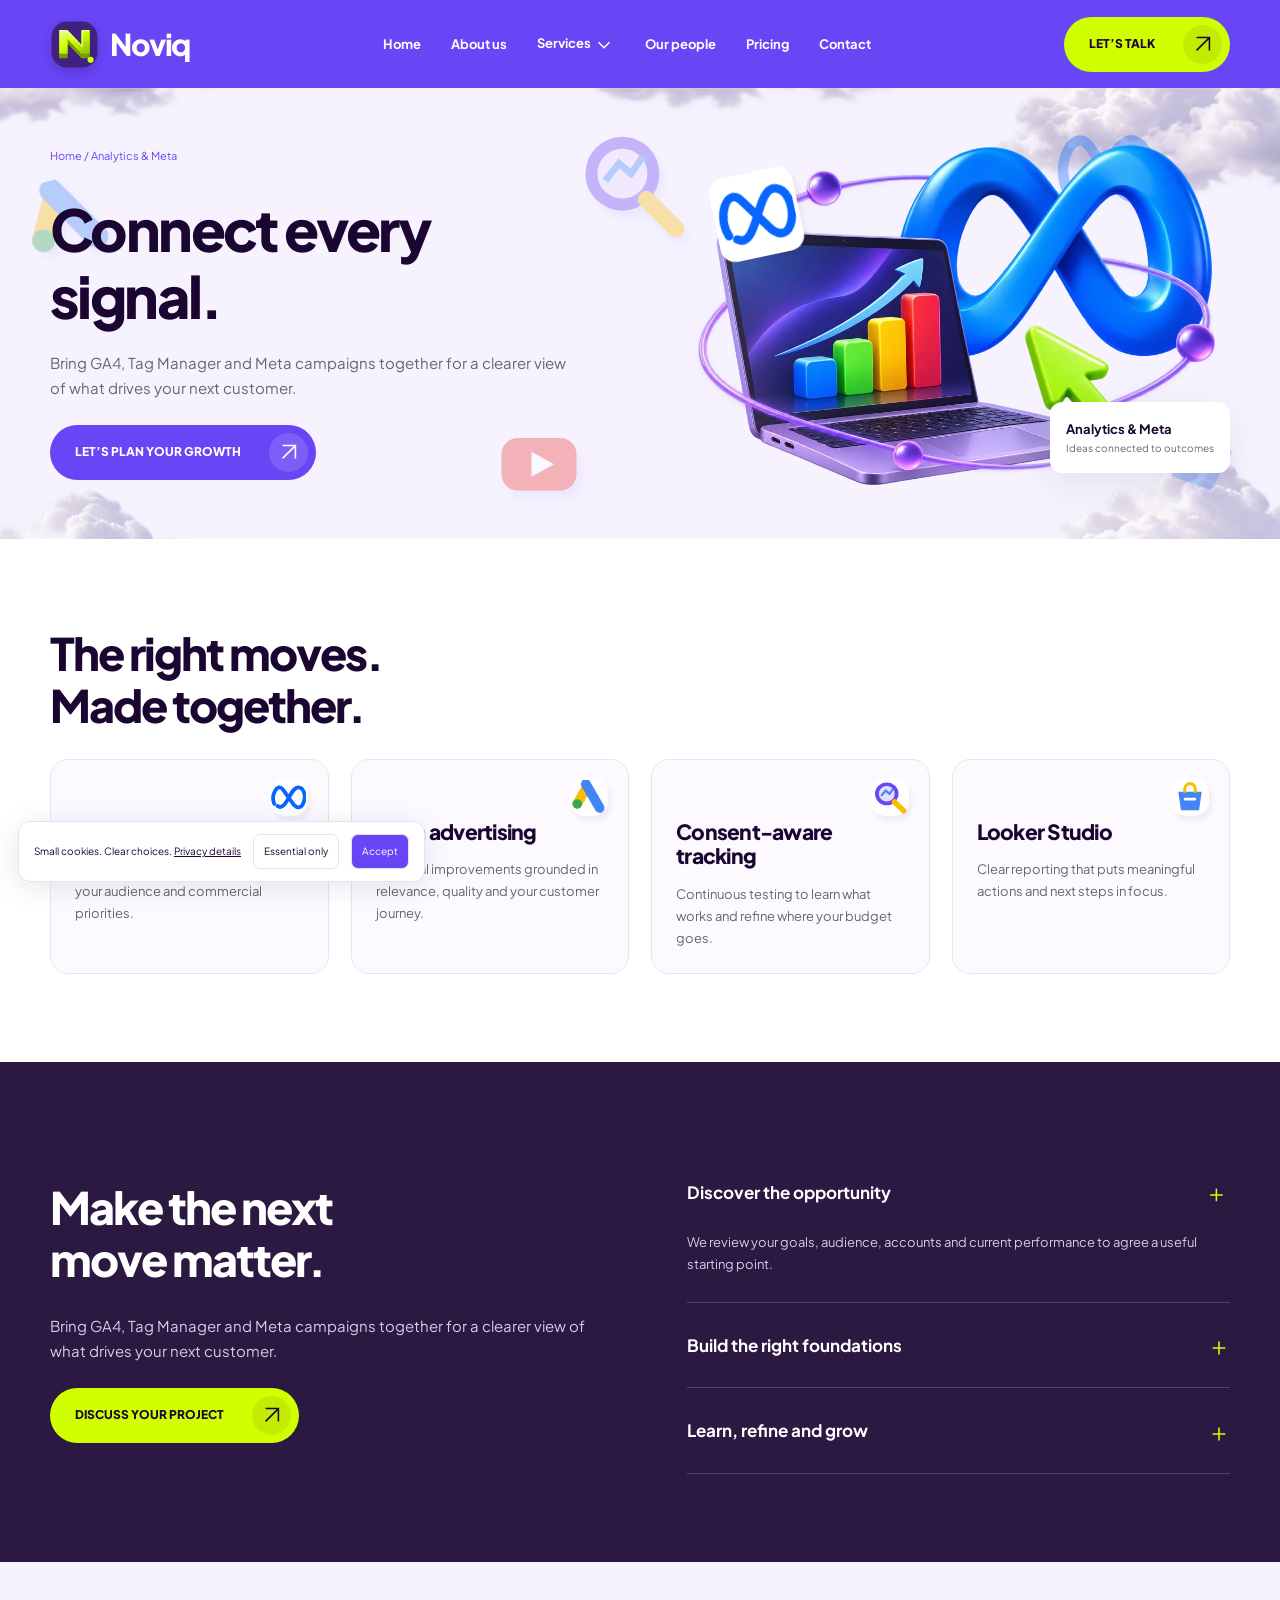
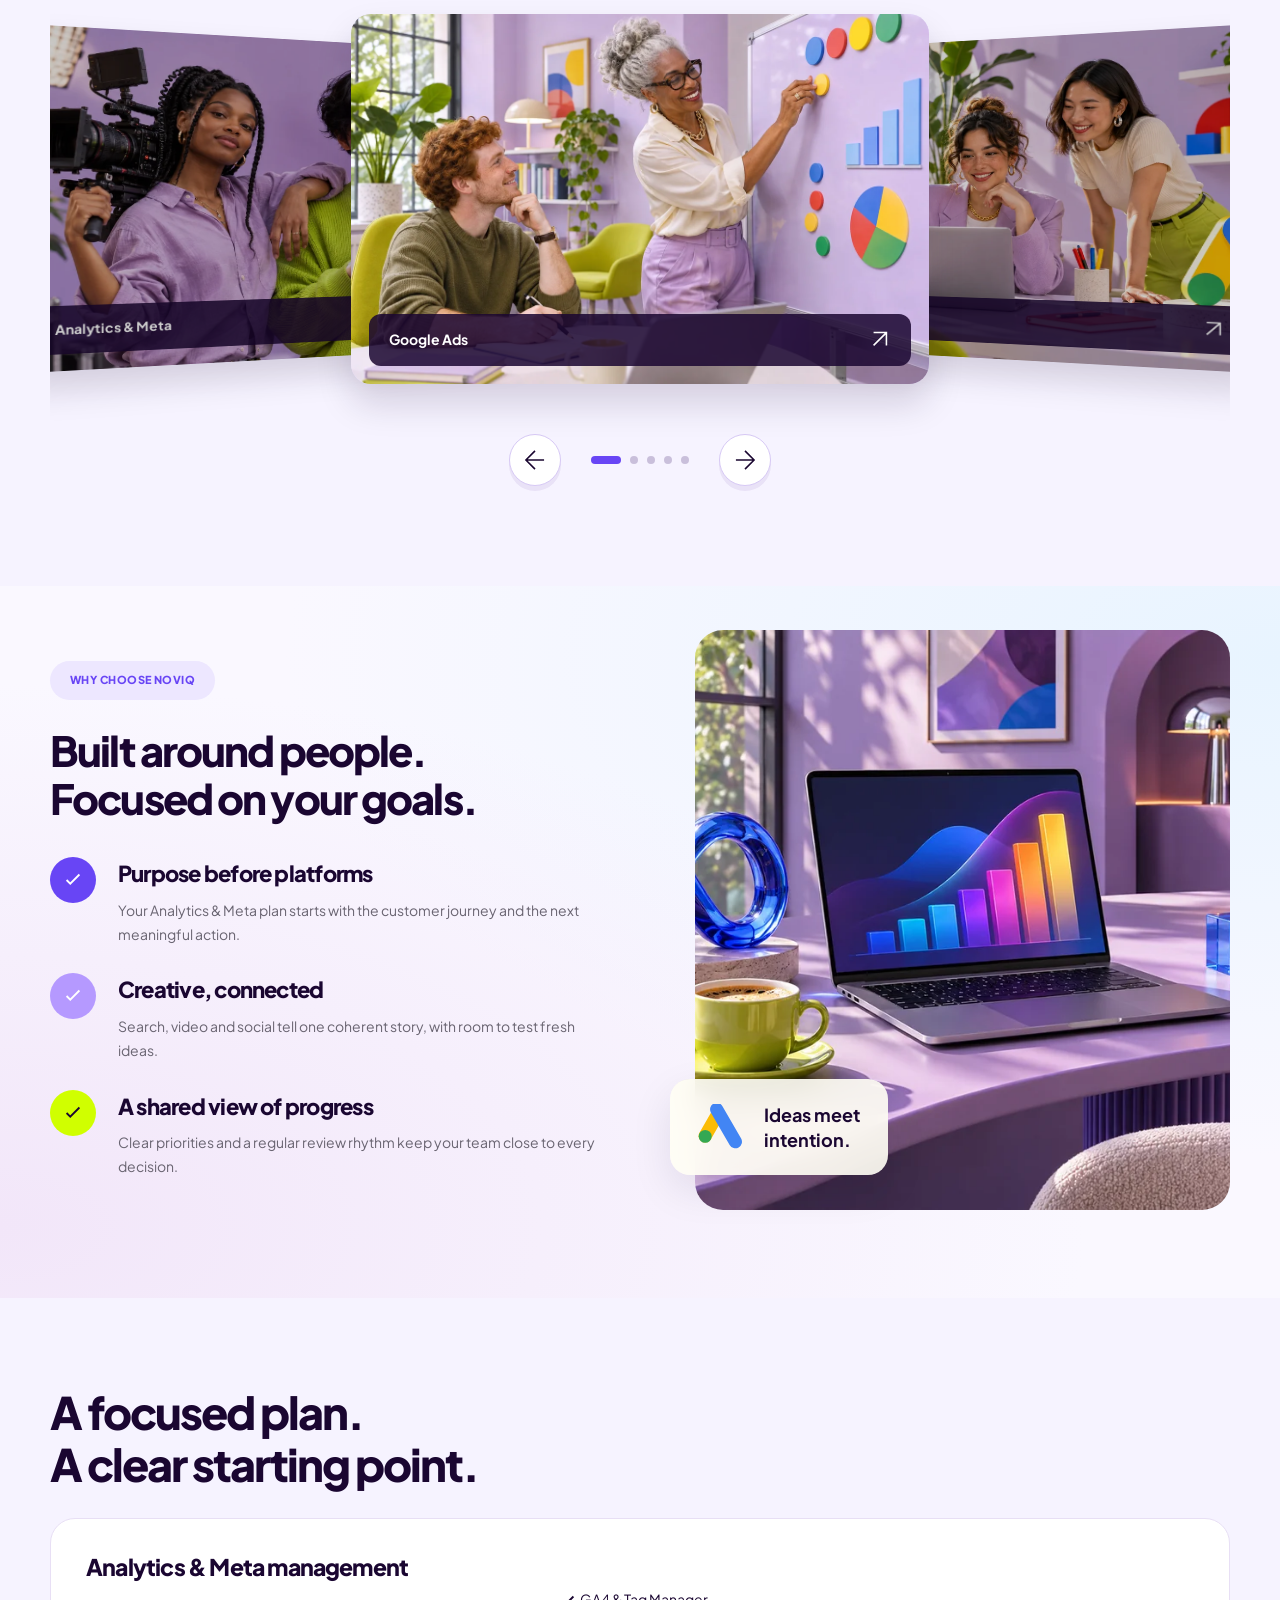
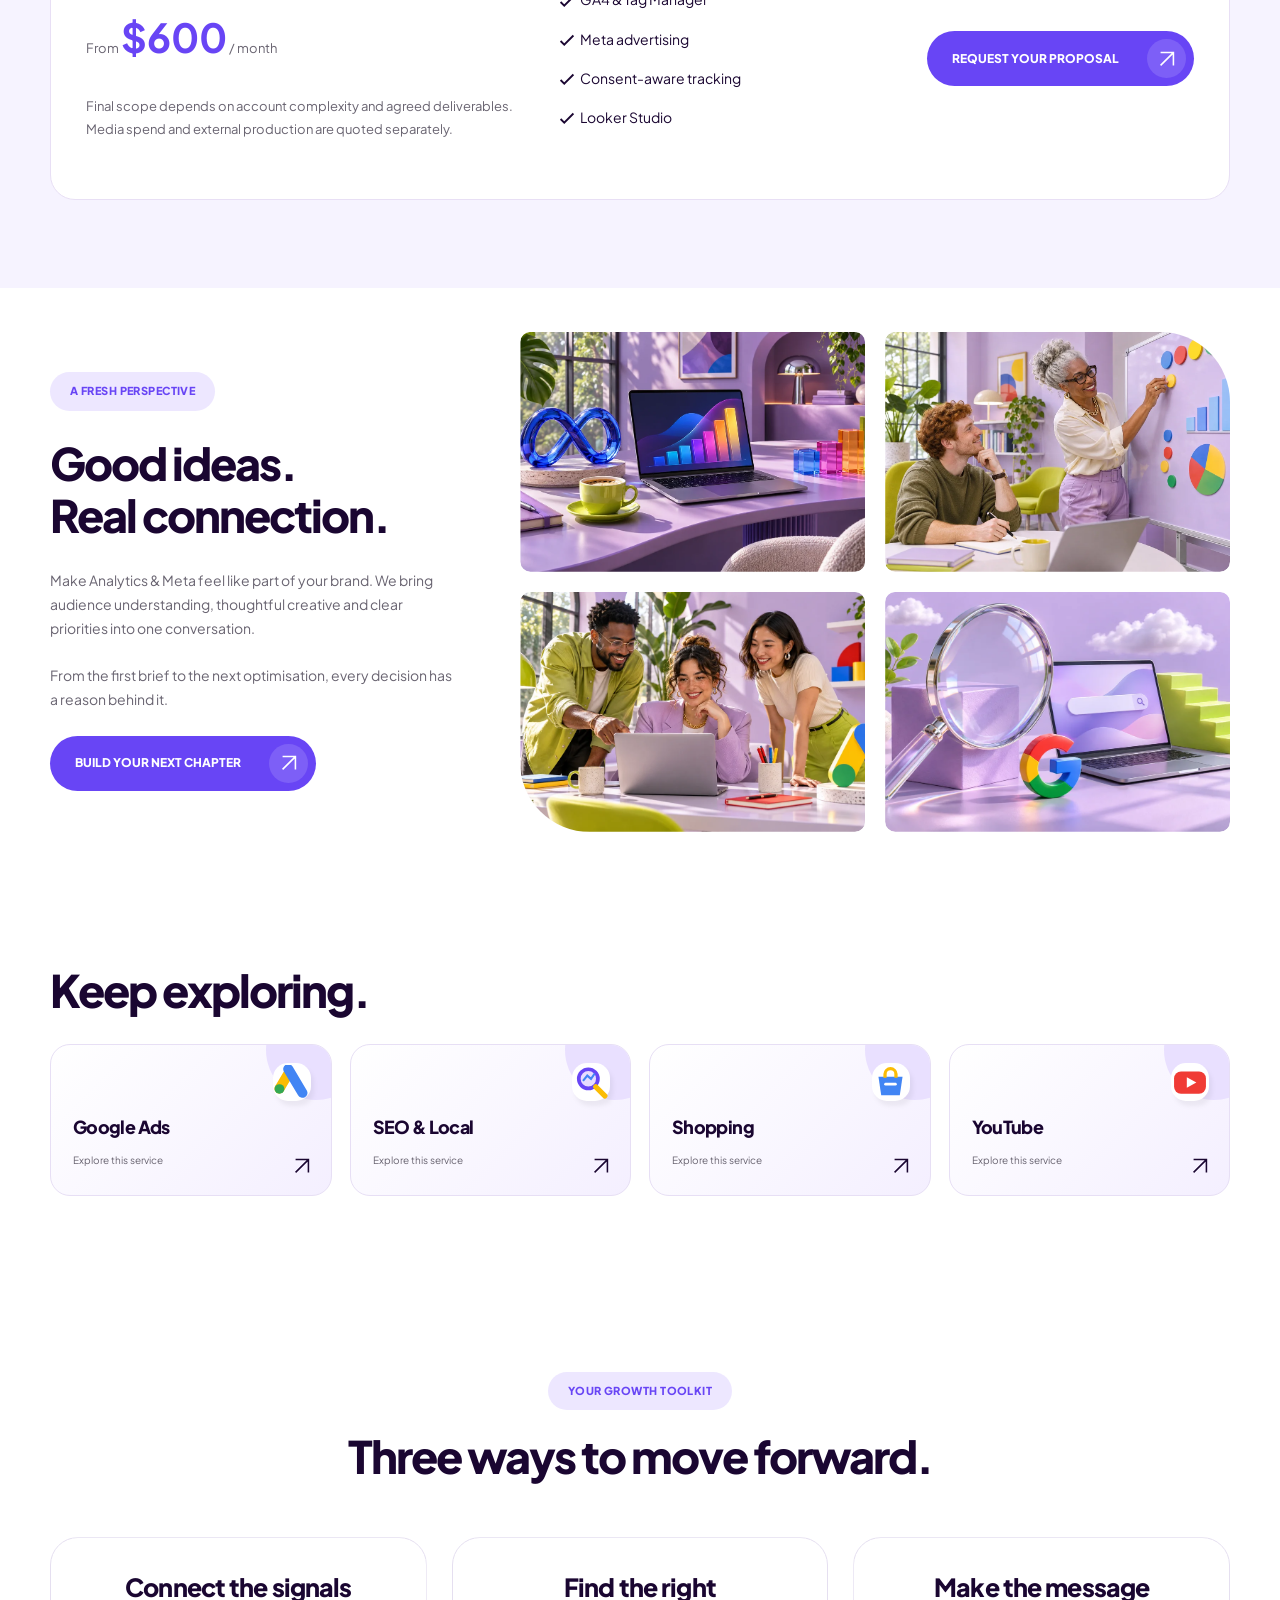
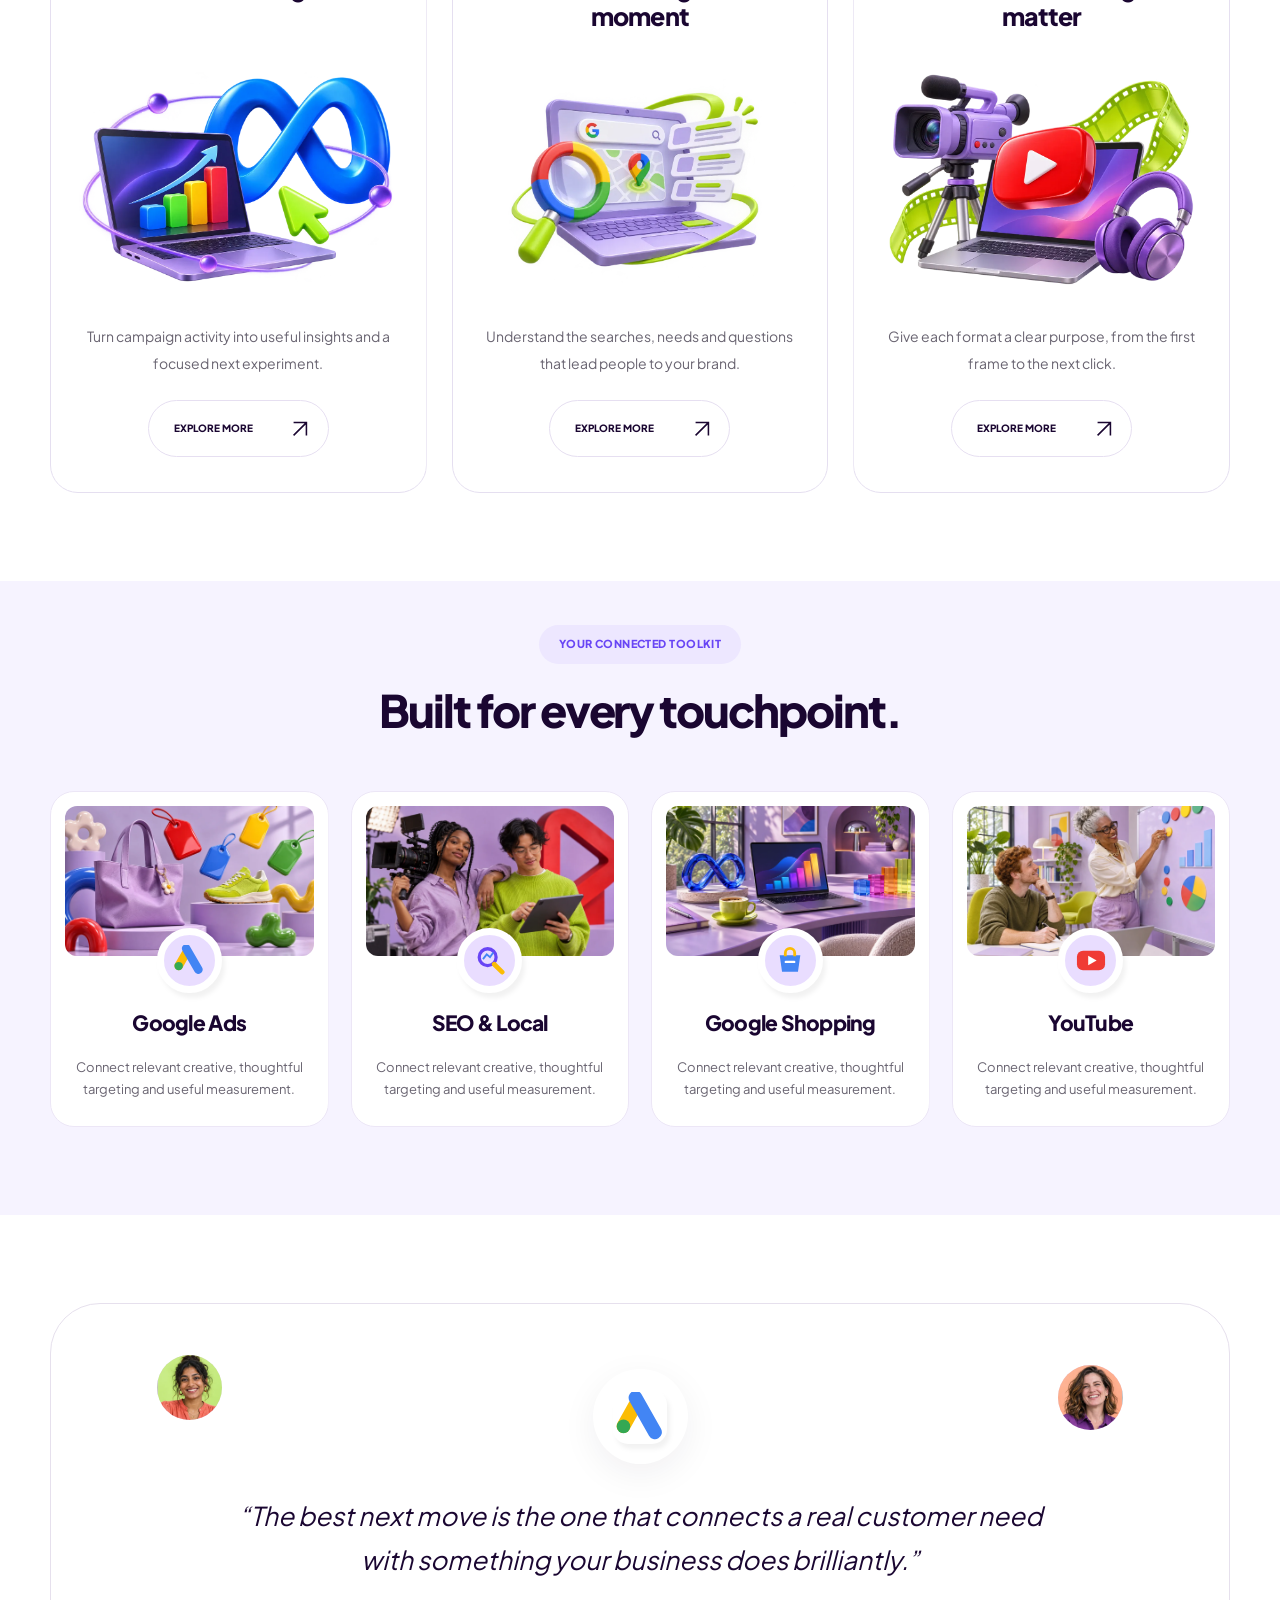
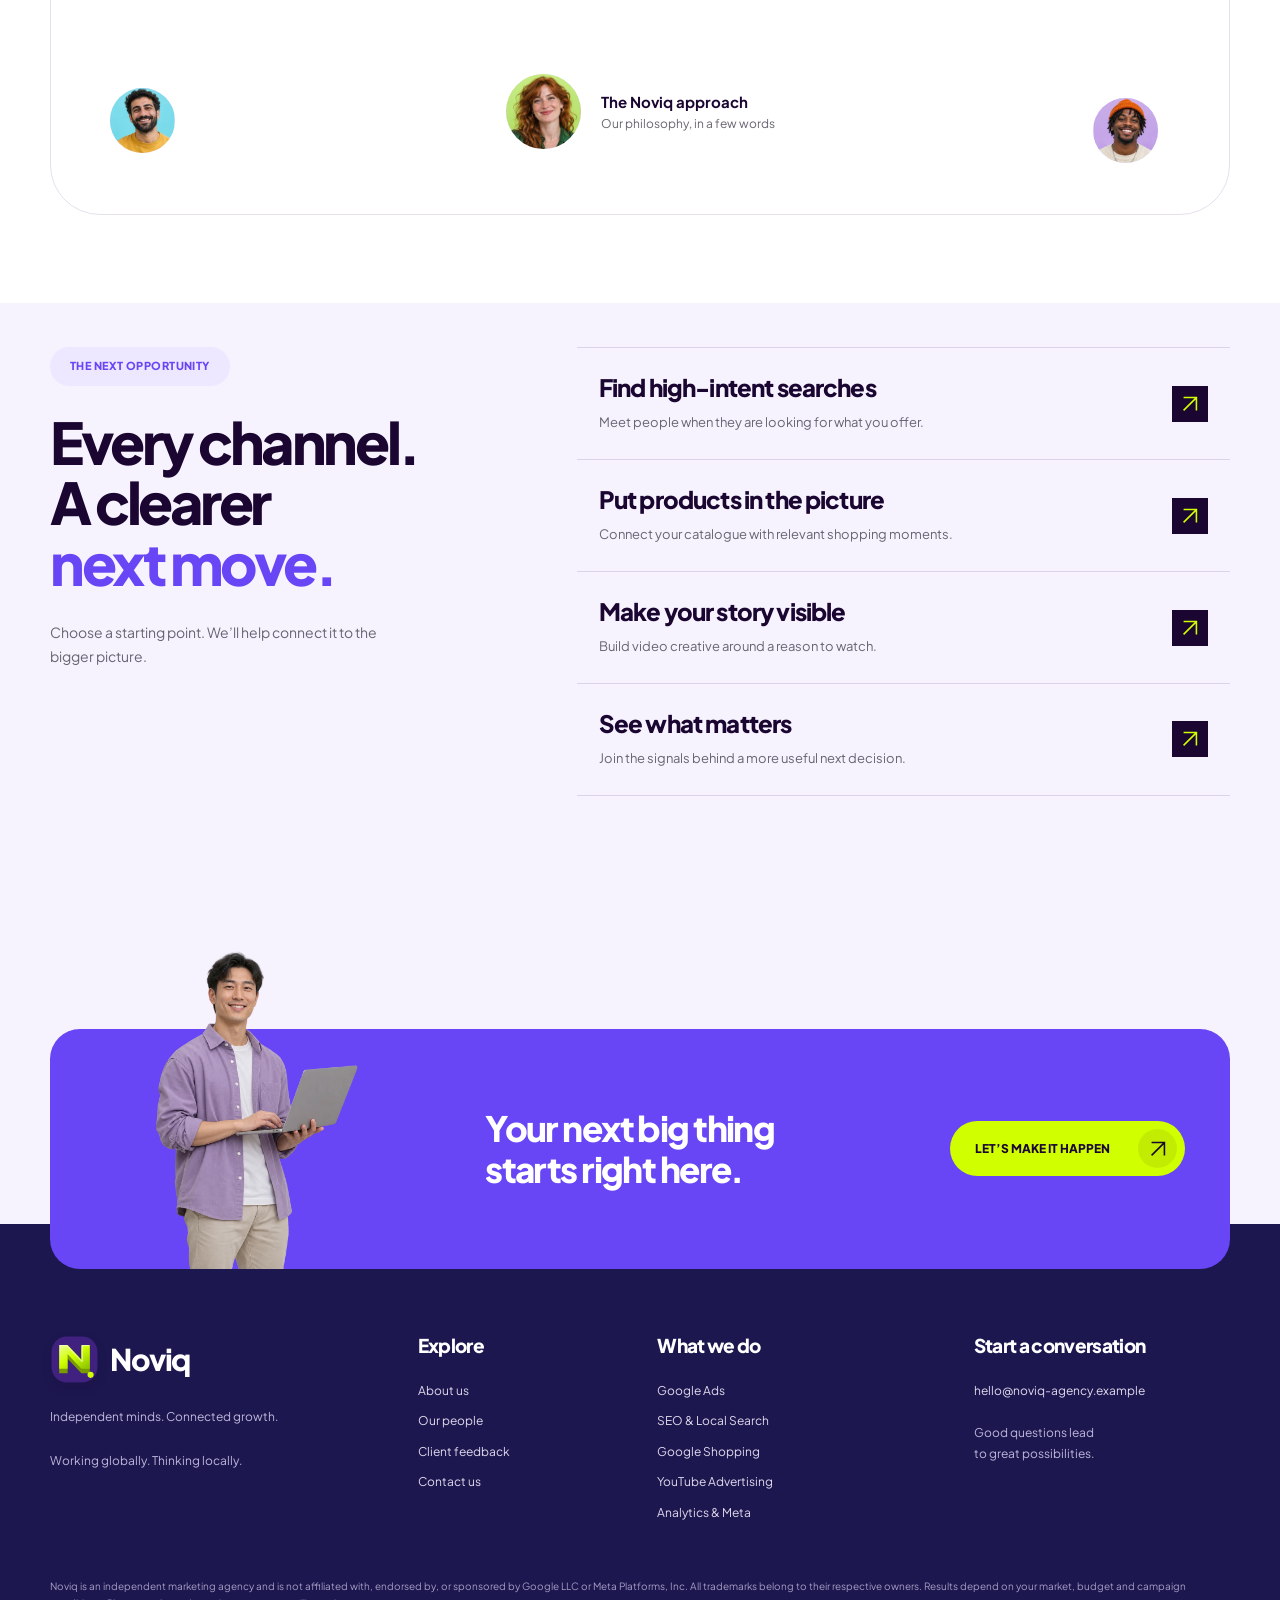
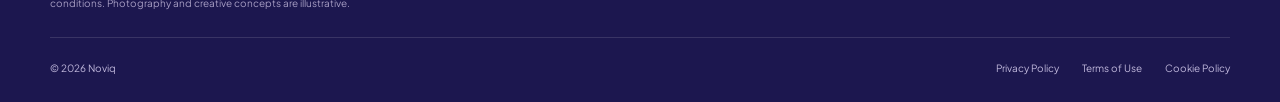
==== commit b8dbed25: "+" ====
--- a/analytics.html
+++ b/analytics.html
@@ -1,3 +1,3 @@
 <!DOCTYPE html>
 
-<html lang="en"><head><meta charset="utf-8"/><meta content="width=device-width,initial-scale=1" name="viewport"/><meta content="Independent Google and Meta marketing. Search, SEO, Shopping, YouTube and analytics, connected around your business." name="description"/><title>Noviq — Digital Growth</title><link href="assets/logo.svg" rel="icon"/><link href="assets/style.css" rel="stylesheet"/><script defer="" src="config/config.js"></script><script defer="" src="assets/app.js"></script></head><body><a class="skip" href="#main">Skip to content</a><div aria-hidden="true" class="page-transition"><span></span><span></span><span></span><span></span></div><header><div class="container header-inner"><a class="brand" href="index.html"><img alt="" data-logo="" src="assets/logo.svg"/><span data-company="">Noviq</span></a><nav aria-label="Main navigation" id="navigation"><a href="index.html">Home</a><a href="index.html#about">About us</a><div class="dropdown"><button aria-expanded="false" class="services-toggle">Services <span><svg aria-hidden="true" class="ui-icon" fill="none" stroke="currentColor" stroke-width="1.7" viewbox="0 0 24 24"><path d="m6 9 6 6 6-6"></path></svg></span></button><div class="drop-menu"><a href="google-ads.html"><span class="platform-icon"><img alt="" src="assets/platform-0.svg"/></span>Google Ads<svg aria-hidden="true" class="ui-icon" fill="none" stroke="currentColor" stroke-width="1.7" viewbox="0 0 24 24"><path d="M5 19 19 5M5 5h14v14"></path></svg></a><a href="seo.html"><span class="platform-icon"><img alt="" src="assets/platform-1.svg"/></span>SEO &amp; Local Search<svg aria-hidden="true" class="ui-icon" fill="none" stroke="currentColor" stroke-width="1.7" viewbox="0 0 24 24"><path d="M5 19 19 5M5 5h14v14"></path></svg></a><a href="shopping.html"><span class="platform-icon"><img alt="" src="assets/platform-2.svg"/></span>Google Shopping<svg aria-hidden="true" class="ui-icon" fill="none" stroke="currentColor" stroke-width="1.7" viewbox="0 0 24 24"><path d="M5 19 19 5M5 5h14v14"></path></svg></a><a href="youtube.html"><span class="platform-icon"><img alt="" src="assets/platform-3.svg"/></span>YouTube Advertising<svg aria-hidden="true" class="ui-icon" fill="none" stroke="currentColor" stroke-width="1.7" viewbox="0 0 24 24"><path d="M5 19 19 5M5 5h14v14"></path></svg></a><a href="analytics.html"><span class="platform-icon"><img alt="" src="assets/platform-4.svg"/></span>Analytics &amp; Meta<svg aria-hidden="true" class="ui-icon" fill="none" stroke="currentColor" stroke-width="1.7" viewbox="0 0 24 24"><path d="M5 19 19 5M5 5h14v14"></path></svg></a></div></div><a href="index.html#team">Our people</a><a href="index.html#pricing">Pricing</a><a href="index.html#contact">Contact</a><div aria-hidden="true" class="nav-art"><img alt="" class="nav-cloud" src="assets/cloud.webp"/><img alt="" class="concept-icon" src="assets/platform-0.svg"/><img alt="" class="concept-icon" src="assets/platform-1.svg"/><img alt="" class="concept-icon" src="assets/platform-2.svg"/><img alt="" class="concept-icon" src="assets/platform-3.svg"/><img alt="" class="concept-icon" src="assets/platform-4.svg"/></div></nav><a class="button lime header-cta" href="index.html#contact">LET’S TALK <span><svg aria-hidden="true" class="ui-icon" fill="none" stroke="currentColor" stroke-width="1.7" viewbox="0 0 24 24"><path d="M5 19 19 5M5 5h14v14"></path></svg></span></a><button aria-controls="navigation" aria-expanded="false" aria-label="Open navigation" class="menu-toggle"><i></i><i></i></button></div></header><main id="main"><section class="service-hero pale"><div aria-hidden="true" class="service-sky"><img alt="" class="sky-cloud sc0" src="assets/cloud.webp"/><img alt="" class="sky-cloud sc1" src="assets/cloud.webp"/><img alt="" class="sky-cloud sc2" src="assets/cloud.webp"/><img alt="" class="sky-cloud sc3" src="assets/cloud.webp"/><img alt="" class="sky-cloud sc4" src="assets/cloud.webp"/><img alt="" class="sky-cloud sc5" src="assets/cloud.webp"/><img alt="" class="sky-badge sb0" src="assets/platform-0.svg"/><img alt="" class="sky-badge sb1" src="assets/platform-1.svg"/><img alt="" class="sky-badge sb2" src="assets/platform-2.svg"/><img alt="" class="sky-badge sb3" src="assets/platform-3.svg"/><img alt="" class="sky-badge sb4" src="assets/platform-4.svg"/></div><div class="container split"><div><a class="breadcrumb" href="index.html">Home / Analytics &amp; Meta</a><h1>Connect every signal.</h1><p>Bring GA4, Tag Manager and Meta campaigns together for a clearer view of what drives your next customer.</p><a class="button" href="index.html#contact">LET’S PLAN YOUR GROWTH<span><svg aria-hidden="true" class="ui-icon" fill="none" stroke="currentColor" stroke-width="1.7" viewbox="0 0 24 24"><path d="M5 19 19 5M5 5h14v14"></path></svg></span></a></div><div class="service-illustration"><span class="platform-icon icon-4" style="--icon:#0866ff"><img alt="" loading="lazy" src="assets/platform-4.svg"/></span><img alt="Illustrated digital growth launch" src="assets/analytics.webp"/><div class="floating-label"><b>Analytics &amp; Meta</b><span>Ideas connected to outcomes</span></div></div></div></section><section class="section"><div class="container"><h2 data-heading="" data-reveal="">The right moves.<br/>Made together.</h2><div class="feature-grid"><article class="compact-card" data-reveal=""><span class="platform-icon icon-4" style="--icon:#0866ff"><img alt="" loading="lazy" src="assets/platform-4.svg"/></span><h3>GA4 &amp; Tag Manager</h3><p>A considered setup, shaped around your audience and commercial priorities.</p></article><article class="compact-card" data-reveal=""><span class="platform-icon icon-0" style="--icon:#4285f4"><img alt="" loading="lazy" src="assets/platform-0.svg"/></span><h3>Meta advertising</h3><p>Practical improvements grounded in relevance, quality and your customer journey.</p></article><article class="compact-card" data-reveal=""><span class="platform-icon icon-1" style="--icon:#34a853"><img alt="" loading="lazy" src="assets/platform-1.svg"/></span><h3>Consent-aware tracking</h3><p>Continuous testing to learn what works and refine where your budget goes.</p></article><article class="compact-card" data-reveal=""><span class="platform-icon icon-2" style="--icon:#fbbc05"><img alt="" loading="lazy" src="assets/platform-2.svg"/></span><h3>Looker Studio</h3><p>Clear reporting that puts meaningful actions and next steps in focus.</p></article></div></div></section><section class="section dark parallax-section"><div class="container split"><div><h2 data-heading="">Make the next<br/>move matter.</h2><p>Bring GA4, Tag Manager and Meta campaigns together for a clearer view of what drives your next customer.</p><a class="button lime" href="index.html#contact">DISCUSS YOUR PROJECT<span><svg aria-hidden="true" class="ui-icon" fill="none" stroke="currentColor" stroke-width="1.7" viewbox="0 0 24 24"><path d="M5 19 19 5M5 5h14v14"></path></svg></span></a></div><div class="process-list"><details open=""><summary>Discover the opportunity<span><svg aria-hidden="true" class="ui-icon" fill="none" stroke="currentColor" stroke-width="1.7" viewbox="0 0 24 24"><path d="M5 12h14M12 5v14"></path></svg></span></summary><p>We review your goals, audience, accounts and current performance to agree a useful starting point.</p></details><details><summary>Build the right foundations<span><svg aria-hidden="true" class="ui-icon" fill="none" stroke="currentColor" stroke-width="1.7" viewbox="0 0 24 24"><path d="M5 12h14M12 5v14"></path></svg></span></summary><p>We agree the scope, check measurement and develop the campaign or optimisation plan.</p></details><details><summary>Learn, refine and grow<span><svg aria-hidden="true" class="ui-icon" fill="none" stroke="currentColor" stroke-width="1.7" viewbox="0 0 24 24"><path d="M5 12h14M12 5v14"></path></svg></span></summary><p>We track progress, review the evidence and turn learning into the next round of improvements.</p></details></div></div></section><section class="section reference-section pale creative-slider-section" id="inspiration-1"><div class="container"><div class="coverflow" data-coverflow=""><div class="coverflow-stage"><a href="google-ads.html"><img alt="Analytics &amp; Meta creative campaign concept" loading="lazy" src="assets/scene5.webp"/><span>Google Ads<svg aria-hidden="true" class="ui-icon" fill="none" stroke="currentColor" stroke-width="1.7" viewbox="0 0 24 24"><path d="M5 19 19 5M5 5h14v14"></path></svg></span></a><a href="seo.html"><img alt="Analytics &amp; Meta creative campaign concept" loading="lazy" src="assets/scene0.webp"/><span>SEO &amp; Local<svg aria-hidden="true" class="ui-icon" fill="none" stroke="currentColor" stroke-width="1.7" viewbox="0 0 24 24"><path d="M5 19 19 5M5 5h14v14"></path></svg></span></a><a href="shopping.html"><img alt="Analytics &amp; Meta creative campaign concept" loading="lazy" src="assets/scene1.webp"/><span>Google Shopping<svg aria-hidden="true" class="ui-icon" fill="none" stroke="currentColor" stroke-width="1.7" viewbox="0 0 24 24"><path d="M5 19 19 5M5 5h14v14"></path></svg></span></a><a href="youtube.html"><img alt="Analytics &amp; Meta creative campaign concept" loading="lazy" src="assets/scene2.webp"/><span>YouTube<svg aria-hidden="true" class="ui-icon" fill="none" stroke="currentColor" stroke-width="1.7" viewbox="0 0 24 24"><path d="M5 19 19 5M5 5h14v14"></path></svg></span></a><a href="analytics.html"><img alt="Analytics &amp; Meta creative campaign concept" loading="lazy" src="assets/scene3.webp"/><span>Analytics &amp; Meta<svg aria-hidden="true" class="ui-icon" fill="none" stroke="currentColor" stroke-width="1.7" viewbox="0 0 24 24"><path d="M5 19 19 5M5 5h14v14"></path></svg></span></a></div><div class="coverflow-controls"><button aria-label="Previous concept" data-cover-prev=""><svg aria-hidden="true" class="ui-icon" fill="none" stroke="currentColor" stroke-width="1.7" viewbox="0 0 24 24"><path d="M5 19 19 5M5 5h14v14"></path></svg></button><div class="cover-dots"><button aria-label="Show concept 1" data-cover-index="0"></button><button aria-label="Show concept 2" data-cover-index="1"></button><button aria-label="Show concept 3" data-cover-index="2"></button><button aria-label="Show concept 4" data-cover-index="3"></button><button aria-label="Show concept 5" data-cover-index="4"></button></div><button aria-label="Next concept" data-cover-next=""><svg aria-hidden="true" class="ui-icon" fill="none" stroke="currentColor" stroke-width="1.7" viewbox="0 0 24 24"><path d="M5 19 19 5M5 5h14v14"></path></svg></button></div></div></div></section><section class="section reference-section new-reference focus-section pale" id="inspiration-2"><div class="container"><div class="focus-split"><div><span class="section-tag">WHY CHOOSE NOVIQ</span><h2 data-heading="">Built around people.<br/>Focused on your goals.</h2><div class="focus-points"><article><span><svg aria-hidden="true" class="ui-icon" fill="none" stroke="currentColor" stroke-width="2" viewbox="0 0 24 24"><path d="m5 12 4 4L19 6"></path></svg></span><div><h3>Purpose before platforms</h3><p>Your Analytics &amp; Meta plan starts with the customer journey and the next meaningful action.</p></div></article><article><span><svg aria-hidden="true" class="ui-icon" fill="none" stroke="currentColor" stroke-width="2" viewbox="0 0 24 24"><path d="m5 12 4 4L19 6"></path></svg></span><div><h3>Creative, connected</h3><p>Search, video and social tell one coherent story, with room to test fresh ideas.</p></div></article><article><span><svg aria-hidden="true" class="ui-icon" fill="none" stroke="currentColor" stroke-width="2" viewbox="0 0 24 24"><path d="m5 12 4 4L19 6"></path></svg></span><div><h3>A shared view of progress</h3><p>Clear priorities and a regular review rhythm keep your team close to every decision.</p></div></article></div></div><div class="focus-photo"><img alt="Analytics &amp; Meta studio concept" loading="lazy" src="assets/scene4.webp"/><span><img alt="" class="concept-icon" src="assets/platform-0.svg"/><b>Ideas meet<br/>intention.</b></span></div></div></div></section><section class="section pale"><div class="container"><h2 data-heading="" data-reveal="">A focused plan.<br/>A clear starting point.</h2><div class="service-offer"><div><h3>Analytics &amp; Meta management</h3><p>From <strong>$600</strong> / month</p><p>Final scope depends on account complexity and agreed deliverables. Media spend and external production are quoted separately.</p></div><ul><li><svg aria-hidden="true" class="ui-icon" fill="none" stroke="currentColor" stroke-width="2" viewbox="0 0 24 24"><path d="m5 12 4 4L19 6"></path></svg> GA4 &amp; Tag Manager</li><li><svg aria-hidden="true" class="ui-icon" fill="none" stroke="currentColor" stroke-width="2" viewbox="0 0 24 24"><path d="m5 12 4 4L19 6"></path></svg> Meta advertising</li><li><svg aria-hidden="true" class="ui-icon" fill="none" stroke="currentColor" stroke-width="2" viewbox="0 0 24 24"><path d="m5 12 4 4L19 6"></path></svg> Consent-aware tracking</li><li><svg aria-hidden="true" class="ui-icon" fill="none" stroke="currentColor" stroke-width="2" viewbox="0 0 24 24"><path d="m5 12 4 4L19 6"></path></svg> Looker Studio</li></ul><a class="button" href="index.html#contact">REQUEST YOUR PROPOSAL<span><svg aria-hidden="true" class="ui-icon" fill="none" stroke="currentColor" stroke-width="1.7" viewbox="0 0 24 24"><path d="M5 19 19 5M5 5h14v14"></path></svg></span></a></div></div></section><section class="section reference-section" id="inspiration-3"><div class="container"><div class="mosaic-layout"><div><span class="section-tag">A FRESH PERSPECTIVE</span><h2 data-heading="">Good ideas.<br/>Real connection.</h2><p>Make Analytics &amp; Meta feel like part of your brand. We bring audience understanding, thoughtful creative and clear priorities into one conversation.</p><p>From the first brief to the next optimisation, every decision has a reason behind it.</p><a class="button" href="index.html#contact">BUILD YOUR NEXT CHAPTER<span><svg aria-hidden="true" class="ui-icon" fill="none" stroke="currentColor" stroke-width="1.7" viewbox="0 0 24 24"><path d="M5 19 19 5M5 5h14v14"></path></svg></span></a></div><div class="photo-mosaic"><img alt="Analytics &amp; Meta creative campaign concept" data-puzzle="" loading="lazy" src="assets/scene4.webp"/><img alt="Analytics &amp; Meta creative campaign concept" data-puzzle="" loading="lazy" src="assets/scene5.webp"/><img alt="Analytics &amp; Meta creative campaign concept" data-puzzle="" loading="lazy" src="assets/scene0.webp"/><img alt="Analytics &amp; Meta creative campaign concept" data-puzzle="" loading="lazy" src="assets/scene1.webp"/></div></div></div></section><section class="section"><div class="container"><h2 data-heading="" data-reveal="">Keep exploring.</h2><div class="related"><a class="compact-card" href="google-ads.html"><span class="platform-icon icon-0" style="--icon:#4285f4"><img alt="" loading="lazy" src="assets/platform-0.svg"/></span><h3>Google Ads</h3><span><svg aria-hidden="true" class="ui-icon" fill="none" stroke="currentColor" stroke-width="1.7" viewbox="0 0 24 24"><path d="M5 19 19 5M5 5h14v14"></path></svg></span><small>Explore this service</small></a><a class="compact-card" href="seo.html"><span class="platform-icon icon-1" style="--icon:#34a853"><img alt="" loading="lazy" src="assets/platform-1.svg"/></span><h3>SEO &amp; Local</h3><span><svg aria-hidden="true" class="ui-icon" fill="none" stroke="currentColor" stroke-width="1.7" viewbox="0 0 24 24"><path d="M5 19 19 5M5 5h14v14"></path></svg></span><small>Explore this service</small></a><a class="compact-card" href="shopping.html"><span class="platform-icon icon-2" style="--icon:#fbbc05"><img alt="" loading="lazy" src="assets/platform-2.svg"/></span><h3>Shopping</h3><span><svg aria-hidden="true" class="ui-icon" fill="none" stroke="currentColor" stroke-width="1.7" viewbox="0 0 24 24"><path d="M5 19 19 5M5 5h14v14"></path></svg></span><small>Explore this service</small></a><a class="compact-card" href="youtube.html"><span class="platform-icon icon-3" style="--icon:#ea4335"><img alt="" loading="lazy" src="assets/platform-3.svg"/></span><h3>YouTube</h3><span><svg aria-hidden="true" class="ui-icon" fill="none" stroke="currentColor" stroke-width="1.7" viewbox="0 0 24 24"><path d="M5 19 19 5M5 5h14v14"></path></svg></span><small>Explore this service</small></a></div></div></section><section class="section reference-section new-reference" id="inspiration-4"><div class="container"><div class="reference-heading"><span class="section-tag">YOUR GROWTH TOOLKIT</span><h2 data-heading="">Three ways to move forward.</h2></div><div class="illustrated-grid"><article data-puzzle=""><h3>Connect the signals</h3><img alt="Connect the signals creative illustration" loading="lazy" src="assets/analytics.webp"/><p>Turn campaign activity into useful insights and a focused next experiment.</p><a class="button" href="analytics.html">EXPLORE MORE<span><svg aria-hidden="true" class="ui-icon" fill="none" stroke="currentColor" stroke-width="1.7" viewbox="0 0 24 24"><path d="M5 19 19 5M5 5h14v14"></path></svg></span></a></article><article data-puzzle=""><h3>Find the right moment</h3><img alt="Find the right moment creative illustration" loading="lazy" src="assets/seo.webp"/><p>Understand the searches, needs and questions that lead people to your brand.</p><a class="button" href="seo.html">EXPLORE MORE<span><svg aria-hidden="true" class="ui-icon" fill="none" stroke="currentColor" stroke-width="1.7" viewbox="0 0 24 24"><path d="M5 19 19 5M5 5h14v14"></path></svg></span></a></article><article data-puzzle=""><h3>Make the message matter</h3><img alt="Make the message matter creative illustration" loading="lazy" src="assets/youtube.webp"/><p>Give each format a clear purpose, from the first frame to the next click.</p><a class="button" href="youtube.html">EXPLORE MORE<span><svg aria-hidden="true" class="ui-icon" fill="none" stroke="currentColor" stroke-width="1.7" viewbox="0 0 24 24"><path d="M5 19 19 5M5 5h14v14"></path></svg></span></a></article></div></div></section><section class="section reference-section pale" id="inspiration-5"><div class="container"><div class="reference-heading"><span class="section-tag">YOUR CONNECTED TOOLKIT</span><h2 data-heading="">Built for every touchpoint.</h2></div><div class="photo-services"><a data-puzzle="" href="google-ads.html"><img alt="Analytics &amp; Meta creative campaign concept" loading="lazy" src="assets/scene2.webp"/><span class="platform-icon"><img alt="" src="assets/platform-0.svg"/></span><h3>Google Ads</h3><p>Connect relevant creative, thoughtful targeting and useful measurement.</p></a><a data-puzzle="" href="seo.html"><img alt="Analytics &amp; Meta creative campaign concept" loading="lazy" src="assets/scene3.webp"/><span class="platform-icon"><img alt="" src="assets/platform-1.svg"/></span><h3>SEO &amp; Local</h3><p>Connect relevant creative, thoughtful targeting and useful measurement.</p></a><a data-puzzle="" href="shopping.html"><img alt="Analytics &amp; Meta creative campaign concept" loading="lazy" src="assets/scene4.webp"/><span class="platform-icon"><img alt="" src="assets/platform-2.svg"/></span><h3>Google Shopping</h3><p>Connect relevant creative, thoughtful targeting and useful measurement.</p></a><a data-puzzle="" href="youtube.html"><img alt="Analytics &amp; Meta creative campaign concept" loading="lazy" src="assets/scene5.webp"/><span class="platform-icon"><img alt="" src="assets/platform-3.svg"/></span><h3>YouTube</h3><p>Connect relevant creative, thoughtful targeting and useful measurement.</p></a></div></div></section><section class="section reference-section" id="inspiration-6"><div class="container"><div aria-label="Noviq philosophy slideshow" class="editorial-quote" data-slideshow=""><span aria-label="Illustrative creative portrait" class="portrait-face quote-face q1" role="img"><img alt="" loading="lazy" src="assets/portraits.webp" style="--col:1;--row:1"/></span><span aria-label="Illustrative creative portrait" class="portrait-face quote-face q2" role="img"><img alt="" loading="lazy" src="assets/portraits.webp" style="--col:2;--row:1"/></span><span aria-label="Illustrative creative portrait" class="portrait-face quote-face q3" role="img"><img alt="" loading="lazy" src="assets/portraits.webp" style="--col:3;--row:1"/></span><span aria-label="Illustrative creative portrait" class="portrait-face quote-face q4" role="img"><img alt="" loading="lazy" src="assets/portraits.webp" style="--col:0;--row:0"/></span><span class="quote-medallion"><span class="platform-icon"><img alt="" src="assets/platform-0.svg"/></span></span><blockquote class="quote-slide is-current">“The best next move is the one that connects a real customer need with something your business does brilliantly.”</blockquote><blockquote aria-hidden="true" class="quote-slide">“Creative work earns its place when it reflects your audience, your ambition and the way your business really works.”</blockquote><blockquote aria-hidden="true" class="quote-slide">“Good measurement makes room for better questions. Better questions make the next decision clearer.”</blockquote><div class="quote-author"><span aria-label="Illustrative creative portrait" class="portrait-face" role="img"><img alt="" loading="lazy" src="assets/portraits.webp" style="--col:1;--row:0"/></span><div><b>The Noviq approach</b><span>Our philosophy, in a few words</span></div></div></div></div></section></main><section class="section reference-section new-reference directory-section pale" id="inspiration-7"><div class="container"><div class="directory-layout"><div><span class="section-tag">THE NEXT OPPORTUNITY</span><h2 data-heading="">Every channel.<br/>A clearer<br/><em>next move.</em></h2><p>Choose a starting point. We’ll help connect it to the bigger picture.</p></div><div class="directory-rows"><a href="google-ads.html"><div><h3>Find high-intent searches</h3><p>Meet people when they are looking for what you offer.</p></div><img alt="" loading="lazy" src="assets/scene5.webp"/><span><svg aria-hidden="true" class="ui-icon" fill="none" stroke="currentColor" stroke-width="1.7" viewbox="0 0 24 24"><path d="M5 19 19 5M5 5h14v14"></path></svg></span></a><a href="shopping.html"><div><h3>Put products in the picture</h3><p>Connect your catalogue with relevant shopping moments.</p></div><img alt="" loading="lazy" src="assets/scene0.webp"/><span><svg aria-hidden="true" class="ui-icon" fill="none" stroke="currentColor" stroke-width="1.7" viewbox="0 0 24 24"><path d="M5 19 19 5M5 5h14v14"></path></svg></span></a><a href="youtube.html"><div><h3>Make your story visible</h3><p>Build video creative around a reason to watch.</p></div><img alt="" loading="lazy" src="assets/scene1.webp"/><span><svg aria-hidden="true" class="ui-icon" fill="none" stroke="currentColor" stroke-width="1.7" viewbox="0 0 24 24"><path d="M5 19 19 5M5 5h14v14"></path></svg></span></a><a href="analytics.html"><div><h3>See what matters</h3><p>Join the signals behind a more useful next decision.</p></div><img alt="" loading="lazy" src="assets/scene2.webp"/><span><svg aria-hidden="true" class="ui-icon" fill="none" stroke="currentColor" stroke-width="1.7" viewbox="0 0 24 24"><path d="M5 19 19 5M5 5h14v14"></path></svg></span></a></div></div></div></section><section class="prefooter" id="next-chapter"><div class="container"><img alt="Creative specialist with laptop" class="cta-person" loading="lazy" src="assets/person2.webp"/><h2 data-heading="">Your next big thing<br/>starts right here.</h2><a class="button lime" href="index.html#contact">LET’S MAKE IT HAPPEN<span><svg aria-hidden="true" class="ui-icon" fill="none" stroke="currentColor" stroke-width="1.7" viewbox="0 0 24 24"><path d="M5 19 19 5M5 5h14v14"></path></svg></span></a><span class="cta-star"><svg aria-hidden="true" class="ui-icon" fill="none" stroke="currentColor" stroke-width="1.7" viewbox="0 0 24 24"><path d="M5 19 19 5M5 5h14v14"></path></svg></span></div></section><footer><div class="container"><div class="footer-top"><div><a class="brand" href="index.html"><img alt="" data-logo="" src="assets/logo.svg"/><span data-company="">Noviq</span></a><p data-footer=""></p><p data-address=""></p></div><div><h3>Explore</h3><a href="index.html#about">About us</a><a href="index.html#team">Our people</a><a href="index.html#reviews">Client feedback</a><a href="index.html#contact">Contact us</a></div><div><h3>What we do</h3><a href="google-ads.html">Google Ads</a><a href="seo.html">SEO &amp; Local Search</a><a href="shopping.html">Google Shopping</a><a href="youtube.html">YouTube Advertising</a><a href="analytics.html">Analytics &amp; Meta</a></div><div><h3>Start a conversation</h3><a data-email=""></a><p>Good questions lead<br/>to great possibilities.</p></div></div><p class="disclaimer" data-disclaimer=""></p><div class="footer-bottom"><span>© <span data-year=""></span> <span data-company=""></span></span><div><a href="privacy.html">Privacy Policy</a><a href="terms.html">Terms of Use</a><a href="cookies.html">Cookie Policy</a></div></div></div></footer><aside aria-label="Privacy preferences" class="cookie-banner"><span>Small cookies. Clear choices. <a href="cookies.html">Privacy details</a></span><button data-cookie="essential">Essential only</button><button class="accept" data-cookie="all">Accept</button></aside></body></html>+<html lang="en"><head><meta charset="utf-8"/><meta content="width=device-width,initial-scale=1" name="viewport"/><meta content="Independent Google and Meta marketing. Search, SEO, Shopping, YouTube and analytics, connected around your business." name="description"/><title>Noviq — Digital Growth</title><link href="assets/logo.svg" rel="icon"/><link href="assets/style.css" rel="stylesheet"/><script defer="" src="config/config.js"></script><script defer="" src="assets/app.js"></script></head><body><a class="skip" href="#main">Skip to content</a><div aria-hidden="true" class="page-transition"><span></span><span></span><span></span><span></span></div><header><div class="container header-inner"><a class="brand" href="index.html"><img alt="" data-logo="" src="assets/logo.svg"/><span data-company="">Noviq</span></a><nav aria-label="Main navigation" id="navigation"><a href="index.html">Home</a><a href="index.html#about">About us</a><div class="dropdown"><button aria-expanded="false" class="services-toggle">Services <span><svg aria-hidden="true" class="ui-icon" fill="none" stroke="currentColor" stroke-width="1.7" viewbox="0 0 24 24"><path d="m6 9 6 6 6-6"></path></svg></span></button><div class="drop-menu"><a href="google-ads.html"><span class="platform-icon"><img alt="" src="assets/platform-0.svg"/></span>Google Ads<svg aria-hidden="true" class="ui-icon" fill="none" stroke="currentColor" stroke-width="1.7" viewbox="0 0 24 24"><path d="M5 19 19 5M5 5h14v14"></path></svg></a><a href="seo.html"><span class="platform-icon"><img alt="" src="assets/platform-1.svg"/></span>SEO &amp; Local Search<svg aria-hidden="true" class="ui-icon" fill="none" stroke="currentColor" stroke-width="1.7" viewbox="0 0 24 24"><path d="M5 19 19 5M5 5h14v14"></path></svg></a><a href="shopping.html"><span class="platform-icon"><img alt="" src="assets/platform-2.svg"/></span>Google Shopping<svg aria-hidden="true" class="ui-icon" fill="none" stroke="currentColor" stroke-width="1.7" viewbox="0 0 24 24"><path d="M5 19 19 5M5 5h14v14"></path></svg></a><a href="youtube.html"><span class="platform-icon"><img alt="" src="assets/platform-3.svg"/></span>YouTube Advertising<svg aria-hidden="true" class="ui-icon" fill="none" stroke="currentColor" stroke-width="1.7" viewbox="0 0 24 24"><path d="M5 19 19 5M5 5h14v14"></path></svg></a><a href="analytics.html"><span class="platform-icon"><img alt="" src="assets/platform-4.svg"/></span>Analytics &amp; Meta<svg aria-hidden="true" class="ui-icon" fill="none" stroke="currentColor" stroke-width="1.7" viewbox="0 0 24 24"><path d="M5 19 19 5M5 5h14v14"></path></svg></a></div></div><a href="index.html#team">Our people</a><a href="index.html#pricing">Pricing</a><a href="index.html#contact">Contact</a><div aria-hidden="true" class="nav-art"><img alt="" class="nav-cloud" src="assets/cloud.webp"/><img alt="" class="concept-icon" src="assets/platform-0.svg"/><img alt="" class="concept-icon" src="assets/platform-1.svg"/><img alt="" class="concept-icon" src="assets/platform-2.svg"/><img alt="" class="concept-icon" src="assets/platform-3.svg"/><img alt="" class="concept-icon" src="assets/platform-4.svg"/></div></nav><a class="button lime header-cta" href="index.html#contact">LET’S TALK <span><svg aria-hidden="true" class="ui-icon" fill="none" stroke="currentColor" stroke-width="1.7" viewbox="0 0 24 24"><path d="M5 19 19 5M5 5h14v14"></path></svg></span></a><button aria-controls="navigation" aria-expanded="false" aria-label="Open navigation" class="menu-toggle"><i></i><i></i></button></div></header><main id="main"><section class="service-hero pale"><div aria-hidden="true" class="service-sky"><img alt="" class="sky-cloud sc0" src="assets/cloud.webp"/><img alt="" class="sky-cloud sc1" src="assets/cloud.webp"/><img alt="" class="sky-cloud sc2" src="assets/cloud.webp"/><img alt="" class="sky-cloud sc3" src="assets/cloud.webp"/><img alt="" class="sky-cloud sc4" src="assets/cloud.webp"/><img alt="" class="sky-cloud sc5" src="assets/cloud.webp"/><img alt="" class="sky-badge sb0" src="assets/platform-0.svg"/><img alt="" class="sky-badge sb1" src="assets/platform-1.svg"/><img alt="" class="sky-badge sb2" src="assets/platform-2.svg"/><img alt="" class="sky-badge sb3" src="assets/platform-3.svg"/><img alt="" class="sky-badge sb4" src="assets/platform-4.svg"/></div><div class="container split"><div><a class="breadcrumb" href="index.html">Home / Analytics &amp; Meta</a><h1>Connect every signal.</h1><p>Bring GA4, Tag Manager and Meta campaigns together for a clearer view of what drives your next customer.</p><a class="button" href="index.html#contact">LET’S PLAN YOUR GROWTH<span><svg aria-hidden="true" class="ui-icon" fill="none" stroke="currentColor" stroke-width="1.7" viewbox="0 0 24 24"><path d="M5 19 19 5M5 5h14v14"></path></svg></span></a></div><div class="service-illustration"><span class="platform-icon icon-4" style="--icon:#0866ff"><img alt="" loading="lazy" src="assets/platform-4.svg"/></span><img alt="Illustrated digital growth launch" src="assets/analytics.webp"/><div class="floating-label"><b>Analytics &amp; Meta</b><span>Ideas connected to outcomes</span></div></div></div></section><section class="section"><div class="container"><h2 data-heading="" data-reveal="">The right moves.<br/>Made together.</h2><div class="feature-grid"><article class="compact-card" data-reveal=""><span class="platform-icon icon-4" style="--icon:#0866ff"><img alt="" loading="lazy" src="assets/platform-4.svg"/></span><h3>GA4 &amp; Tag Manager</h3><p>A considered setup, shaped around your audience and commercial priorities.</p></article><article class="compact-card" data-reveal=""><span class="platform-icon icon-0" style="--icon:#4285f4"><img alt="" loading="lazy" src="assets/platform-0.svg"/></span><h3>Meta advertising</h3><p>Practical improvements grounded in relevance, quality and your customer journey.</p></article><article class="compact-card" data-reveal=""><span class="platform-icon icon-1" style="--icon:#34a853"><img alt="" loading="lazy" src="assets/platform-1.svg"/></span><h3>Consent-aware tracking</h3><p>Continuous testing to learn what works and refine where your budget goes.</p></article><article class="compact-card" data-reveal=""><span class="platform-icon icon-2" style="--icon:#fbbc05"><img alt="" loading="lazy" src="assets/platform-2.svg"/></span><h3>Looker Studio</h3><p>Clear reporting that puts meaningful actions and next steps in focus.</p></article></div></div></section><section class="section dark parallax-section"><div class="container split"><div><h2 data-heading="">Make the next<br/>move matter.</h2><p>Bring GA4, Tag Manager and Meta campaigns together for a clearer view of what drives your next customer.</p><a class="button lime" href="index.html#contact">DISCUSS YOUR PROJECT<span><svg aria-hidden="true" class="ui-icon" fill="none" stroke="currentColor" stroke-width="1.7" viewbox="0 0 24 24"><path d="M5 19 19 5M5 5h14v14"></path></svg></span></a></div><div class="process-list"><details open=""><summary>Discover the opportunity<span><svg aria-hidden="true" class="ui-icon" fill="none" stroke="currentColor" stroke-width="1.7" viewbox="0 0 24 24"><path d="M5 12h14M12 5v14"></path></svg></span></summary><p>We review your goals, audience, accounts and current performance to agree a useful starting point.</p></details><details><summary>Build the right foundations<span><svg aria-hidden="true" class="ui-icon" fill="none" stroke="currentColor" stroke-width="1.7" viewbox="0 0 24 24"><path d="M5 12h14M12 5v14"></path></svg></span></summary><p>We agree the scope, check measurement and develop the campaign or optimisation plan.</p></details><details><summary>Learn, refine and grow<span><svg aria-hidden="true" class="ui-icon" fill="none" stroke="currentColor" stroke-width="1.7" viewbox="0 0 24 24"><path d="M5 12h14M12 5v14"></path></svg></span></summary><p>We track progress, review the evidence and turn learning into the next round of improvements.</p></details></div></div></section><section class="section reference-section pale creative-slider-section" id="inspiration-1"><div class="container"><div class="coverflow" data-coverflow=""><div class="coverflow-stage"><a href="google-ads.html"><img alt="Analytics &amp; Meta creative campaign concept" loading="lazy" src="assets/scene5.webp"/><span>Google Ads<svg aria-hidden="true" class="ui-icon" fill="none" stroke="currentColor" stroke-width="1.7" viewbox="0 0 24 24"><path d="M5 19 19 5M5 5h14v14"></path></svg></span></a><a href="seo.html"><img alt="Analytics &amp; Meta creative campaign concept" loading="lazy" src="assets/scene0.webp"/><span>SEO &amp; Local<svg aria-hidden="true" class="ui-icon" fill="none" stroke="currentColor" stroke-width="1.7" viewbox="0 0 24 24"><path d="M5 19 19 5M5 5h14v14"></path></svg></span></a><a href="shopping.html"><img alt="Analytics &amp; Meta creative campaign concept" loading="lazy" src="assets/scene1.webp"/><span>Google Shopping<svg aria-hidden="true" class="ui-icon" fill="none" stroke="currentColor" stroke-width="1.7" viewbox="0 0 24 24"><path d="M5 19 19 5M5 5h14v14"></path></svg></span></a><a href="youtube.html"><img alt="Analytics &amp; Meta creative campaign concept" loading="lazy" src="assets/scene2.webp"/><span>YouTube<svg aria-hidden="true" class="ui-icon" fill="none" stroke="currentColor" stroke-width="1.7" viewbox="0 0 24 24"><path d="M5 19 19 5M5 5h14v14"></path></svg></span></a><a href="analytics.html"><img alt="Analytics &amp; Meta creative campaign concept" loading="lazy" src="assets/scene3.webp"/><span>Analytics &amp; Meta<svg aria-hidden="true" class="ui-icon" fill="none" stroke="currentColor" stroke-width="1.7" viewbox="0 0 24 24"><path d="M5 19 19 5M5 5h14v14"></path></svg></span></a></div><div class="coverflow-controls"><button aria-label="Previous concept" data-cover-prev=""><svg aria-hidden="true" class="ui-icon" fill="none" stroke="currentColor" stroke-width="1.7" viewbox="0 0 24 24"><path d="M5 19 19 5M5 5h14v14"></path></svg></button><div class="cover-dots"><button aria-label="Show concept 1" data-cover-index="0"></button><button aria-label="Show concept 2" data-cover-index="1"></button><button aria-label="Show concept 3" data-cover-index="2"></button><button aria-label="Show concept 4" data-cover-index="3"></button><button aria-label="Show concept 5" data-cover-index="4"></button></div><button aria-label="Next concept" data-cover-next=""><svg aria-hidden="true" class="ui-icon" fill="none" stroke="currentColor" stroke-width="1.7" viewbox="0 0 24 24"><path d="M5 19 19 5M5 5h14v14"></path></svg></button></div></div></div></section><section class="section reference-section new-reference focus-section pale" id="inspiration-2"><div class="container"><div class="focus-split"><div><span class="section-tag">WHY CHOOSE NOVIQ</span><h2 data-heading="">Built around people.<br/>Focused on your goals.</h2><div class="focus-points"><article><span><svg aria-hidden="true" class="ui-icon" fill="none" stroke="currentColor" stroke-width="2" viewbox="0 0 24 24"><path d="m5 12 4 4L19 6"></path></svg></span><div><h3>Purpose before platforms</h3><p>Your Analytics &amp; Meta plan starts with the customer journey and the next meaningful action.</p></div></article><article><span><svg aria-hidden="true" class="ui-icon" fill="none" stroke="currentColor" stroke-width="2" viewbox="0 0 24 24"><path d="m5 12 4 4L19 6"></path></svg></span><div><h3>Creative, connected</h3><p>Search, video and social tell one coherent story, with room to test fresh ideas.</p></div></article><article><span><svg aria-hidden="true" class="ui-icon" fill="none" stroke="currentColor" stroke-width="2" viewbox="0 0 24 24"><path d="m5 12 4 4L19 6"></path></svg></span><div><h3>A shared view of progress</h3><p>Clear priorities and a regular review rhythm keep your team close to every decision.</p></div></article></div></div><div class="focus-photo"><img alt="Analytics &amp; Meta studio concept" loading="lazy" src="assets/scene4.webp"/><span><img alt="" class="concept-icon" src="assets/platform-0.svg"/><b>Ideas meet<br/>intention.</b></span></div></div></div></section><section class="section pale"><div class="container"><h2 data-heading="" data-reveal="">A focused plan.<br/>A clear starting point.</h2><div class="service-offer"><div><h3>Analytics &amp; Meta management</h3><p>From <strong>$600</strong> / month</p><p>Final scope depends on account complexity and agreed deliverables. Media spend and external production are quoted separately.</p></div><ul><li><svg aria-hidden="true" class="ui-icon" fill="none" stroke="currentColor" stroke-width="2" viewbox="0 0 24 24"><path d="m5 12 4 4L19 6"></path></svg> GA4 &amp; Tag Manager</li><li><svg aria-hidden="true" class="ui-icon" fill="none" stroke="currentColor" stroke-width="2" viewbox="0 0 24 24"><path d="m5 12 4 4L19 6"></path></svg> Meta advertising</li><li><svg aria-hidden="true" class="ui-icon" fill="none" stroke="currentColor" stroke-width="2" viewbox="0 0 24 24"><path d="m5 12 4 4L19 6"></path></svg> Consent-aware tracking</li><li><svg aria-hidden="true" class="ui-icon" fill="none" stroke="currentColor" stroke-width="2" viewbox="0 0 24 24"><path d="m5 12 4 4L19 6"></path></svg> Looker Studio</li></ul><a class="button" href="index.html#contact">REQUEST YOUR PROPOSAL<span><svg aria-hidden="true" class="ui-icon" fill="none" stroke="currentColor" stroke-width="1.7" viewbox="0 0 24 24"><path d="M5 19 19 5M5 5h14v14"></path></svg></span></a></div></div></section><section class="section reference-section mosaic-section" id="inspiration-3"><div class="container"><div class="mosaic-layout"><div><span class="section-tag">A FRESH PERSPECTIVE</span><h2 data-heading="">Good ideas.<br/>Real connection.</h2><p>Make Analytics &amp; Meta feel like part of your brand. We bring audience understanding, thoughtful creative and clear priorities into one conversation.</p><p>From the first brief to the next optimisation, every decision has a reason behind it.</p><a class="button" href="index.html#contact">BUILD YOUR NEXT CHAPTER<span><svg aria-hidden="true" class="ui-icon" fill="none" stroke="currentColor" stroke-width="1.7" viewbox="0 0 24 24"><path d="M5 19 19 5M5 5h14v14"></path></svg></span></a></div><div class="photo-mosaic"><img alt="Analytics &amp; Meta creative campaign concept" data-puzzle="" loading="lazy" src="assets/scene4.webp"/><img alt="Analytics &amp; Meta creative campaign concept" data-puzzle="" loading="lazy" src="assets/scene5.webp"/><img alt="Analytics &amp; Meta creative campaign concept" data-puzzle="" loading="lazy" src="assets/scene0.webp"/><img alt="Analytics &amp; Meta creative campaign concept" data-puzzle="" loading="lazy" src="assets/scene1.webp"/></div></div></div></section><section class="section"><div class="container"><h2 data-heading="" data-reveal="">Keep exploring.</h2><div class="related"><a class="compact-card" href="google-ads.html"><span class="platform-icon icon-0" style="--icon:#4285f4"><img alt="" loading="lazy" src="assets/platform-0.svg"/></span><h3>Google Ads</h3><span><svg aria-hidden="true" class="ui-icon" fill="none" stroke="currentColor" stroke-width="1.7" viewbox="0 0 24 24"><path d="M5 19 19 5M5 5h14v14"></path></svg></span><small>Explore this service</small></a><a class="compact-card" href="seo.html"><span class="platform-icon icon-1" style="--icon:#34a853"><img alt="" loading="lazy" src="assets/platform-1.svg"/></span><h3>SEO &amp; Local</h3><span><svg aria-hidden="true" class="ui-icon" fill="none" stroke="currentColor" stroke-width="1.7" viewbox="0 0 24 24"><path d="M5 19 19 5M5 5h14v14"></path></svg></span><small>Explore this service</small></a><a class="compact-card" href="shopping.html"><span class="platform-icon icon-2" style="--icon:#fbbc05"><img alt="" loading="lazy" src="assets/platform-2.svg"/></span><h3>Shopping</h3><span><svg aria-hidden="true" class="ui-icon" fill="none" stroke="currentColor" stroke-width="1.7" viewbox="0 0 24 24"><path d="M5 19 19 5M5 5h14v14"></path></svg></span><small>Explore this service</small></a><a class="compact-card" href="youtube.html"><span class="platform-icon icon-3" style="--icon:#ea4335"><img alt="" loading="lazy" src="assets/platform-3.svg"/></span><h3>YouTube</h3><span><svg aria-hidden="true" class="ui-icon" fill="none" stroke="currentColor" stroke-width="1.7" viewbox="0 0 24 24"><path d="M5 19 19 5M5 5h14v14"></path></svg></span><small>Explore this service</small></a></div></div></section><section class="section reference-section new-reference" id="inspiration-4"><div class="container"><div class="reference-heading"><span class="section-tag">YOUR GROWTH TOOLKIT</span><h2 data-heading="">Three ways to move forward.</h2></div><div class="illustrated-grid"><article data-puzzle=""><h3>Connect the signals</h3><img alt="Connect the signals creative illustration" loading="lazy" src="assets/analytics.webp"/><p>Turn campaign activity into useful insights and a focused next experiment.</p><a class="button" href="analytics.html">EXPLORE MORE<span><svg aria-hidden="true" class="ui-icon" fill="none" stroke="currentColor" stroke-width="1.7" viewbox="0 0 24 24"><path d="M5 19 19 5M5 5h14v14"></path></svg></span></a></article><article data-puzzle=""><h3>Find the right moment</h3><img alt="Find the right moment creative illustration" loading="lazy" src="assets/seo.webp"/><p>Understand the searches, needs and questions that lead people to your brand.</p><a class="button" href="seo.html">EXPLORE MORE<span><svg aria-hidden="true" class="ui-icon" fill="none" stroke="currentColor" stroke-width="1.7" viewbox="0 0 24 24"><path d="M5 19 19 5M5 5h14v14"></path></svg></span></a></article><article data-puzzle=""><h3>Make the message matter</h3><img alt="Make the message matter creative illustration" loading="lazy" src="assets/youtube.webp"/><p>Give each format a clear purpose, from the first frame to the next click.</p><a class="button" href="youtube.html">EXPLORE MORE<span><svg aria-hidden="true" class="ui-icon" fill="none" stroke="currentColor" stroke-width="1.7" viewbox="0 0 24 24"><path d="M5 19 19 5M5 5h14v14"></path></svg></span></a></article></div></div></section><section class="section reference-section pale" id="inspiration-5"><div class="container"><div class="reference-heading"><span class="section-tag">YOUR CONNECTED TOOLKIT</span><h2 data-heading="">Built for every touchpoint.</h2></div><div class="photo-services"><a data-puzzle="" href="google-ads.html"><img alt="Analytics &amp; Meta creative campaign concept" loading="lazy" src="assets/scene2.webp"/><span class="platform-icon"><img alt="" src="assets/platform-0.svg"/></span><h3>Google Ads</h3><p>Connect relevant creative, thoughtful targeting and useful measurement.</p></a><a data-puzzle="" href="seo.html"><img alt="Analytics &amp; Meta creative campaign concept" loading="lazy" src="assets/scene3.webp"/><span class="platform-icon"><img alt="" src="assets/platform-1.svg"/></span><h3>SEO &amp; Local</h3><p>Connect relevant creative, thoughtful targeting and useful measurement.</p></a><a data-puzzle="" href="shopping.html"><img alt="Analytics &amp; Meta creative campaign concept" loading="lazy" src="assets/scene4.webp"/><span class="platform-icon"><img alt="" src="assets/platform-2.svg"/></span><h3>Google Shopping</h3><p>Connect relevant creative, thoughtful targeting and useful measurement.</p></a><a data-puzzle="" href="youtube.html"><img alt="Analytics &amp; Meta creative campaign concept" loading="lazy" src="assets/scene5.webp"/><span class="platform-icon"><img alt="" src="assets/platform-3.svg"/></span><h3>YouTube</h3><p>Connect relevant creative, thoughtful targeting and useful measurement.</p></a></div></div></section><section class="section reference-section" id="inspiration-6"><div class="container"><div aria-label="Noviq philosophy slideshow" class="editorial-quote" data-slideshow=""><span aria-label="Illustrative creative portrait" class="portrait-face quote-face q1" role="img"><img alt="" loading="lazy" src="assets/portraits.webp" style="--col:1;--row:1"/></span><span aria-label="Illustrative creative portrait" class="portrait-face quote-face q2" role="img"><img alt="" loading="lazy" src="assets/portraits.webp" style="--col:2;--row:1"/></span><span aria-label="Illustrative creative portrait" class="portrait-face quote-face q3" role="img"><img alt="" loading="lazy" src="assets/portraits.webp" style="--col:3;--row:1"/></span><span aria-label="Illustrative creative portrait" class="portrait-face quote-face q4" role="img"><img alt="" loading="lazy" src="assets/portraits.webp" style="--col:0;--row:0"/></span><span class="quote-medallion"><span class="platform-icon"><img alt="" src="assets/platform-0.svg"/></span></span><blockquote class="quote-slide is-current">“The best next move is the one that connects a real customer need with something your business does brilliantly.”</blockquote><blockquote aria-hidden="true" class="quote-slide">“Creative work earns its place when it reflects your audience, your ambition and the way your business really works.”</blockquote><blockquote aria-hidden="true" class="quote-slide">“Good measurement makes room for better questions. Better questions make the next decision clearer.”</blockquote><div class="quote-author"><span aria-label="Illustrative creative portrait" class="portrait-face" role="img"><img alt="" loading="lazy" src="assets/portraits.webp" style="--col:1;--row:0"/></span><div><b>The Noviq approach</b><span>Our philosophy, in a few words</span></div></div></div></div></section></main><section class="section reference-section new-reference directory-section pale" id="inspiration-7"><div class="container"><div class="directory-layout"><div><span class="section-tag">THE NEXT OPPORTUNITY</span><h2 data-heading="">Every channel.<br/>A clearer<br/><em>next move.</em></h2><p>Choose a starting point. We’ll help connect it to the bigger picture.</p></div><div class="directory-rows"><a href="google-ads.html"><div><h3>Find high-intent searches</h3><p>Meet people when they are looking for what you offer.</p></div><img alt="" loading="lazy" src="assets/scene5.webp"/><span><svg aria-hidden="true" class="ui-icon" fill="none" stroke="currentColor" stroke-width="1.7" viewbox="0 0 24 24"><path d="M5 19 19 5M5 5h14v14"></path></svg></span></a><a href="shopping.html"><div><h3>Put products in the picture</h3><p>Connect your catalogue with relevant shopping moments.</p></div><img alt="" loading="lazy" src="assets/scene0.webp"/><span><svg aria-hidden="true" class="ui-icon" fill="none" stroke="currentColor" stroke-width="1.7" viewbox="0 0 24 24"><path d="M5 19 19 5M5 5h14v14"></path></svg></span></a><a href="youtube.html"><div><h3>Make your story visible</h3><p>Build video creative around a reason to watch.</p></div><img alt="" loading="lazy" src="assets/scene1.webp"/><span><svg aria-hidden="true" class="ui-icon" fill="none" stroke="currentColor" stroke-width="1.7" viewbox="0 0 24 24"><path d="M5 19 19 5M5 5h14v14"></path></svg></span></a><a href="analytics.html"><div><h3>See what matters</h3><p>Join the signals behind a more useful next decision.</p></div><img alt="" loading="lazy" src="assets/scene2.webp"/><span><svg aria-hidden="true" class="ui-icon" fill="none" stroke="currentColor" stroke-width="1.7" viewbox="0 0 24 24"><path d="M5 19 19 5M5 5h14v14"></path></svg></span></a></div></div></div></section><section class="prefooter" id="next-chapter"><div class="container"><img alt="Creative specialist with laptop" class="cta-person" loading="lazy" src="assets/person2.webp"/><h2 data-heading="">Your next big thing<br/>starts right here.</h2><a class="button lime" href="index.html#contact">LET’S MAKE IT HAPPEN<span><svg aria-hidden="true" class="ui-icon" fill="none" stroke="currentColor" stroke-width="1.7" viewbox="0 0 24 24"><path d="M5 19 19 5M5 5h14v14"></path></svg></span></a><span class="cta-star"><svg aria-hidden="true" class="ui-icon" fill="none" stroke="currentColor" stroke-width="1.7" viewbox="0 0 24 24"><path d="M5 19 19 5M5 5h14v14"></path></svg></span></div></section><footer><div class="container"><div class="footer-top"><div><a class="brand" href="index.html"><img alt="" data-logo="" src="assets/logo.svg"/><span data-company="">Noviq</span></a><p data-footer=""></p><p data-address=""></p></div><div><h3>Explore</h3><a href="index.html#about">About us</a><a href="index.html#team">Our people</a><a href="index.html#reviews">Client feedback</a><a href="index.html#contact">Contact us</a></div><div><h3>What we do</h3><a href="google-ads.html">Google Ads</a><a href="seo.html">SEO &amp; Local Search</a><a href="shopping.html">Google Shopping</a><a href="youtube.html">YouTube Advertising</a><a href="analytics.html">Analytics &amp; Meta</a></div><div><h3>Start a conversation</h3><a data-email=""></a><p>Good questions lead<br/>to great possibilities.</p></div></div><p class="disclaimer" data-disclaimer=""></p><div class="footer-bottom"><span>© <span data-year=""></span> <span data-company=""></span></span><div><a href="privacy.html">Privacy Policy</a><a href="terms.html">Terms of Use</a><a href="cookies.html">Cookie Policy</a></div></div></div></footer><aside aria-label="Privacy preferences" class="cookie-banner"><span>Small cookies. Clear choices. <a href="cookies.html">Privacy details</a></span><button data-cookie="essential">Essential only</button><button class="accept" data-cookie="all">Accept</button></aside></body></html>
--- a/assets/style.css
+++ b/assets/style.css
@@ -306,3 +306,33 @@
 @media (max-width: 600px) {
   #reviews { padding-block: 27.5px; }
 }
+
+.section.mosaic-section {
+  padding-block: 44px;
+}
+@media (max-width: 900px) {
+  .section.mosaic-section { padding-block: 32.5px; }
+}
+@media (max-width: 600px) {
+  .section.mosaic-section { padding-block: 27.5px; }
+}
+
+#contact {
+  padding-top: 44px;
+}
+@media (max-width: 900px) {
+  #contact { padding-top: 32.5px; }
+}
+@media (max-width: 600px) {
+  #contact { padding-top: 27.5px; }
+}
+
+.section.journey-section {
+  padding-bottom: 44px;
+}
+@media (max-width: 900px) {
+  .section.journey-section { padding-bottom: 32.5px; }
+}
+@media (max-width: 600px) {
+  .section.journey-section { padding-bottom: 27.5px; }
+}
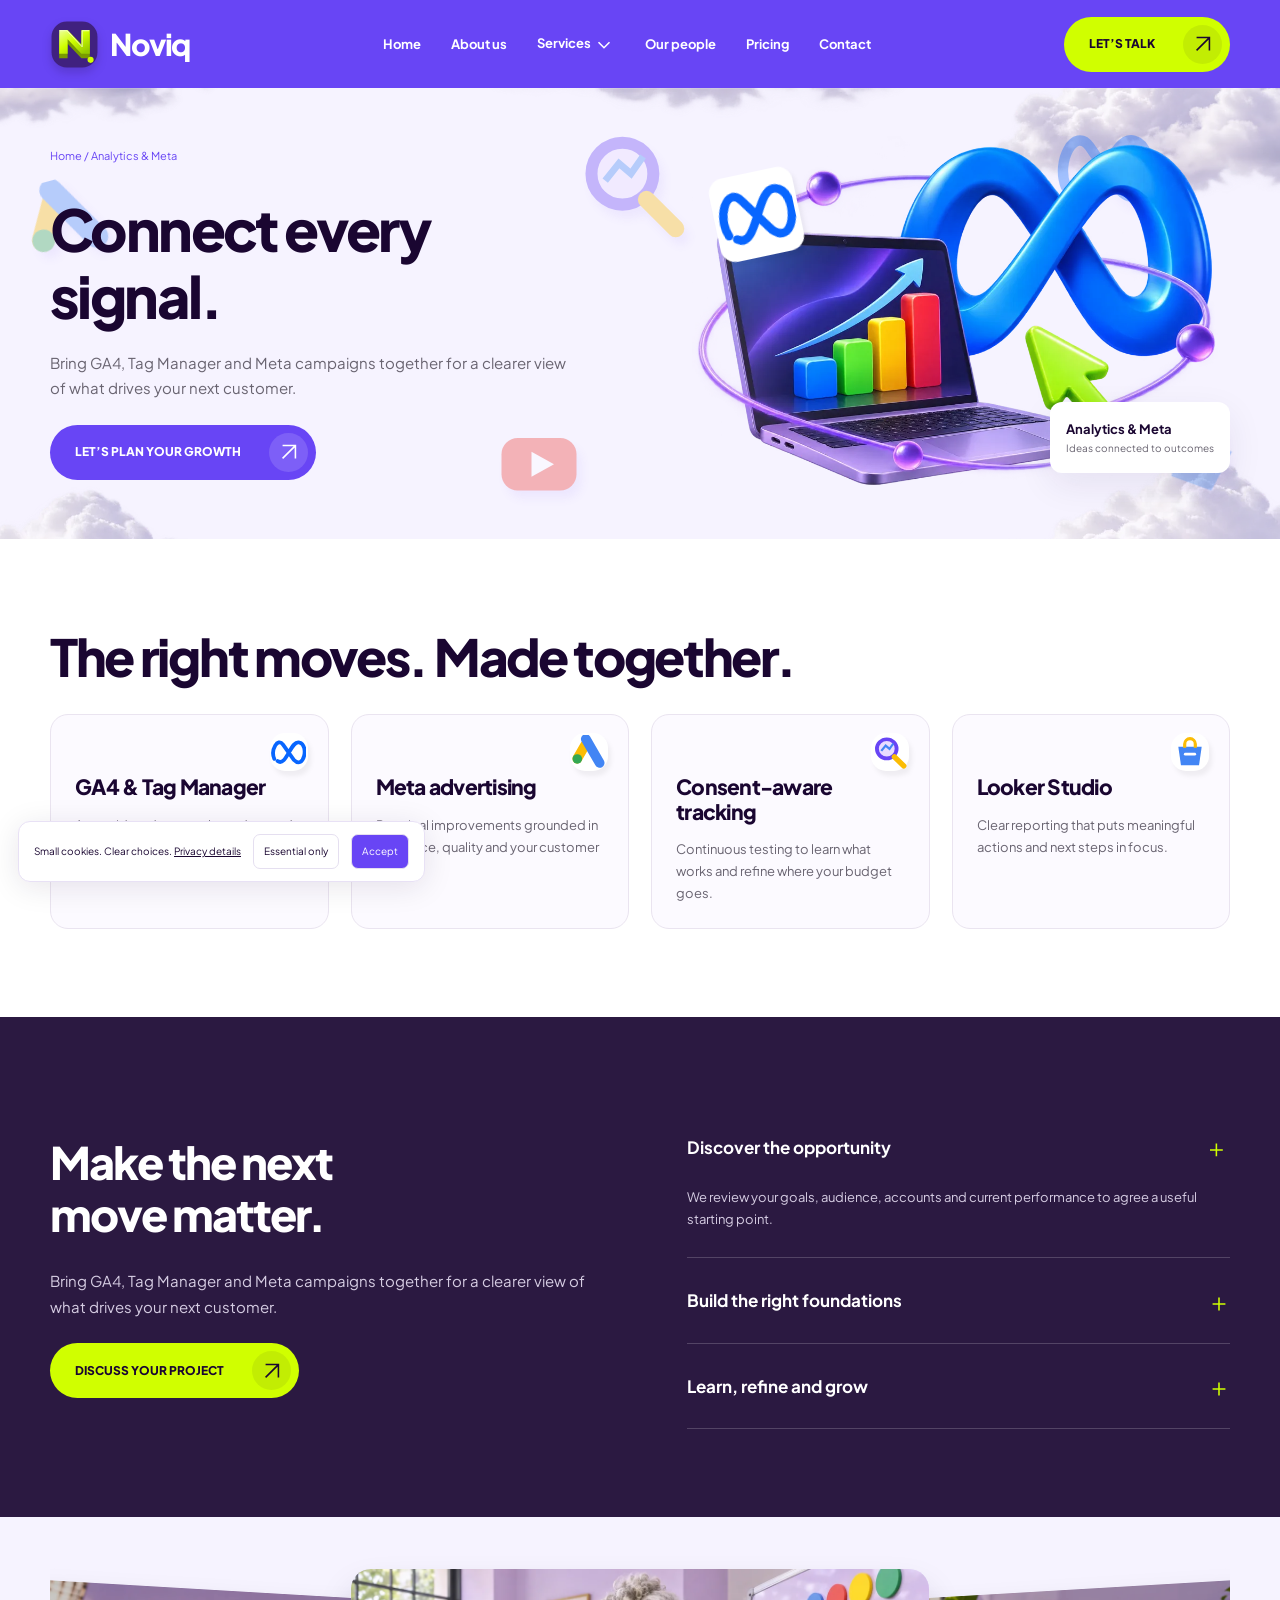
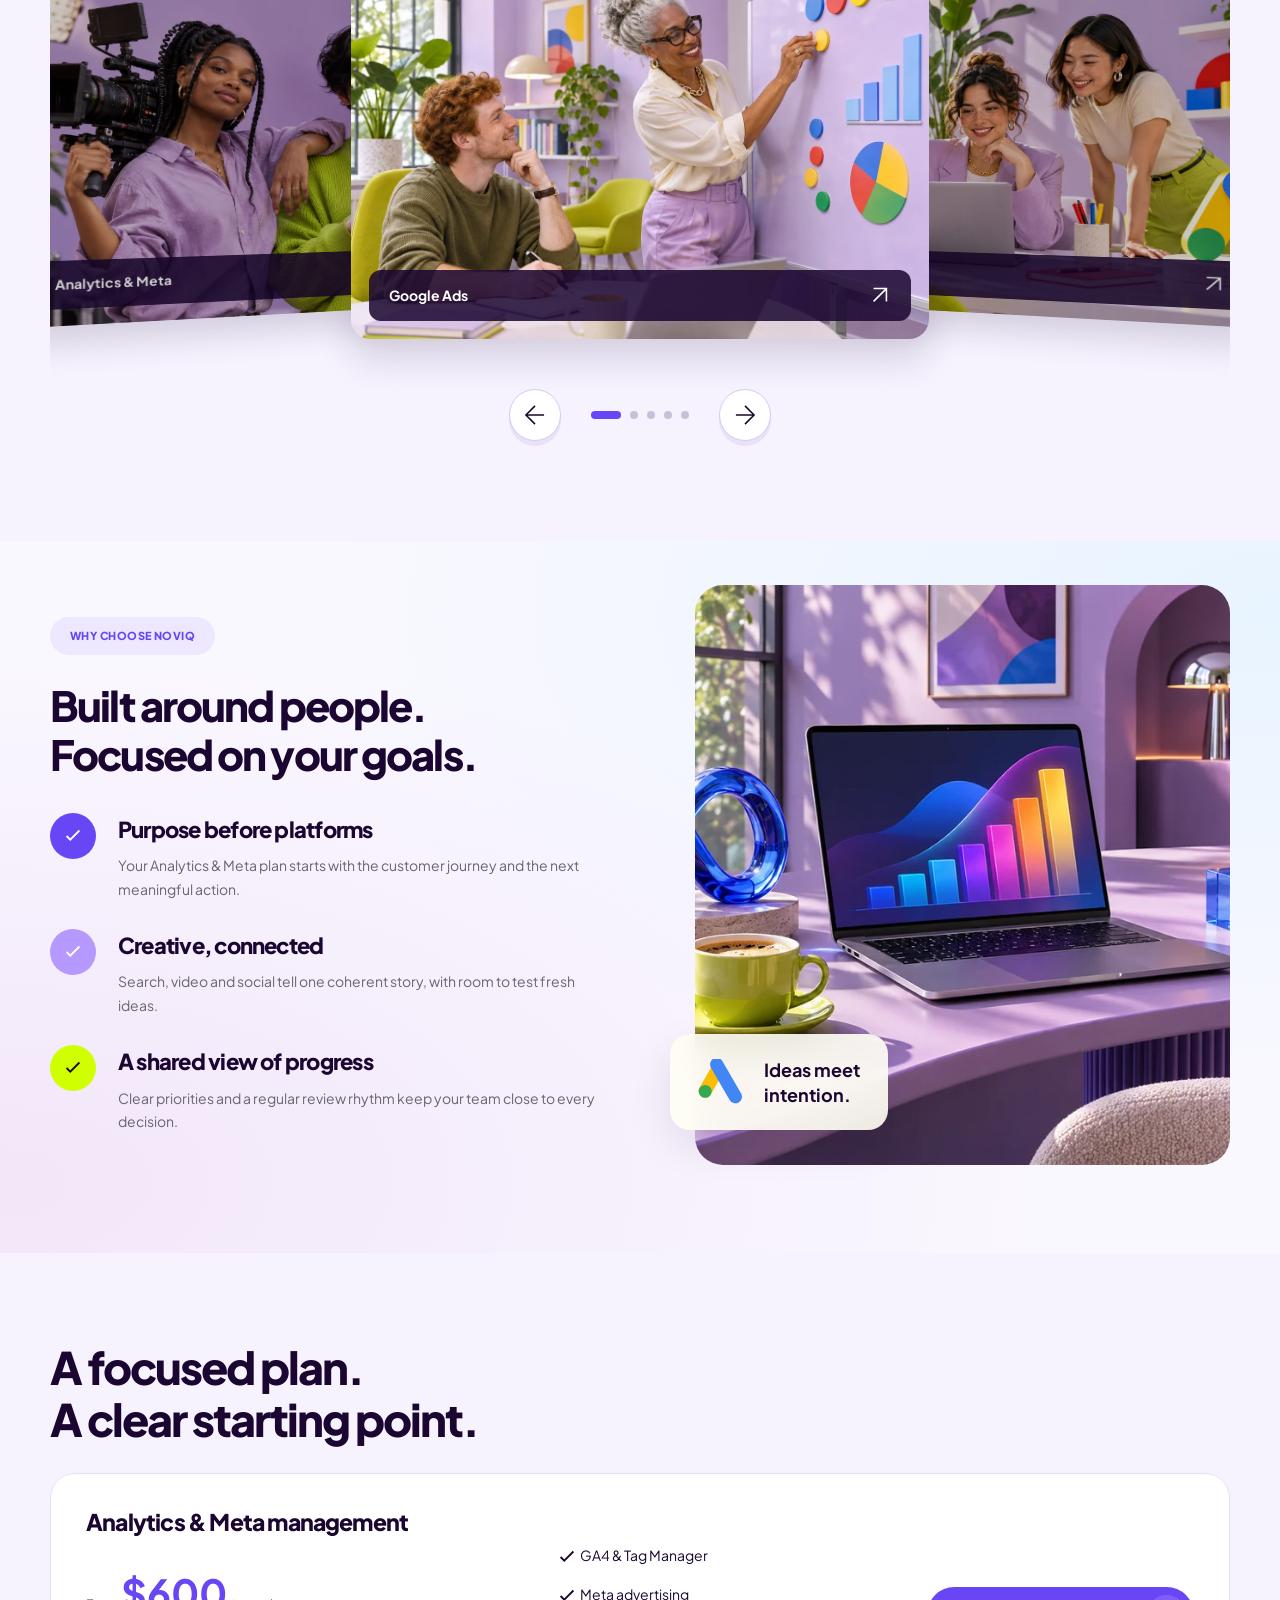
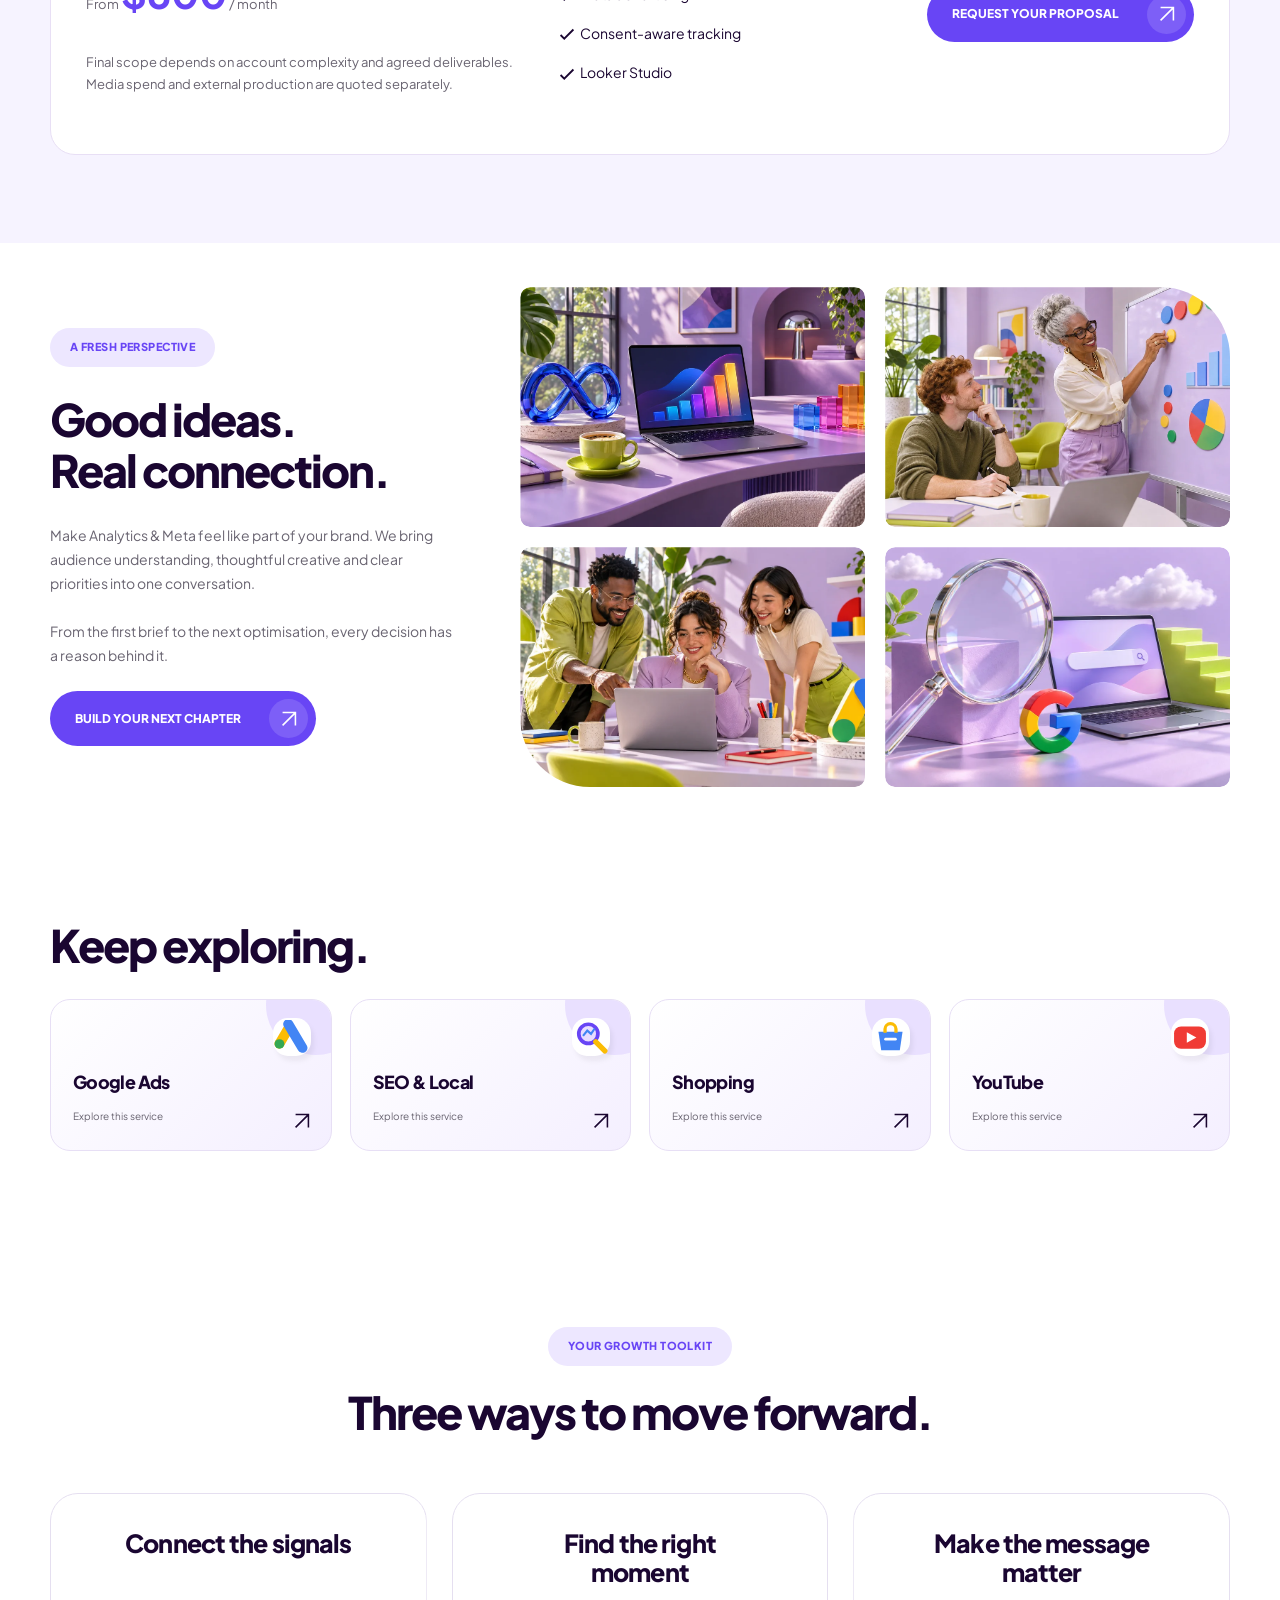
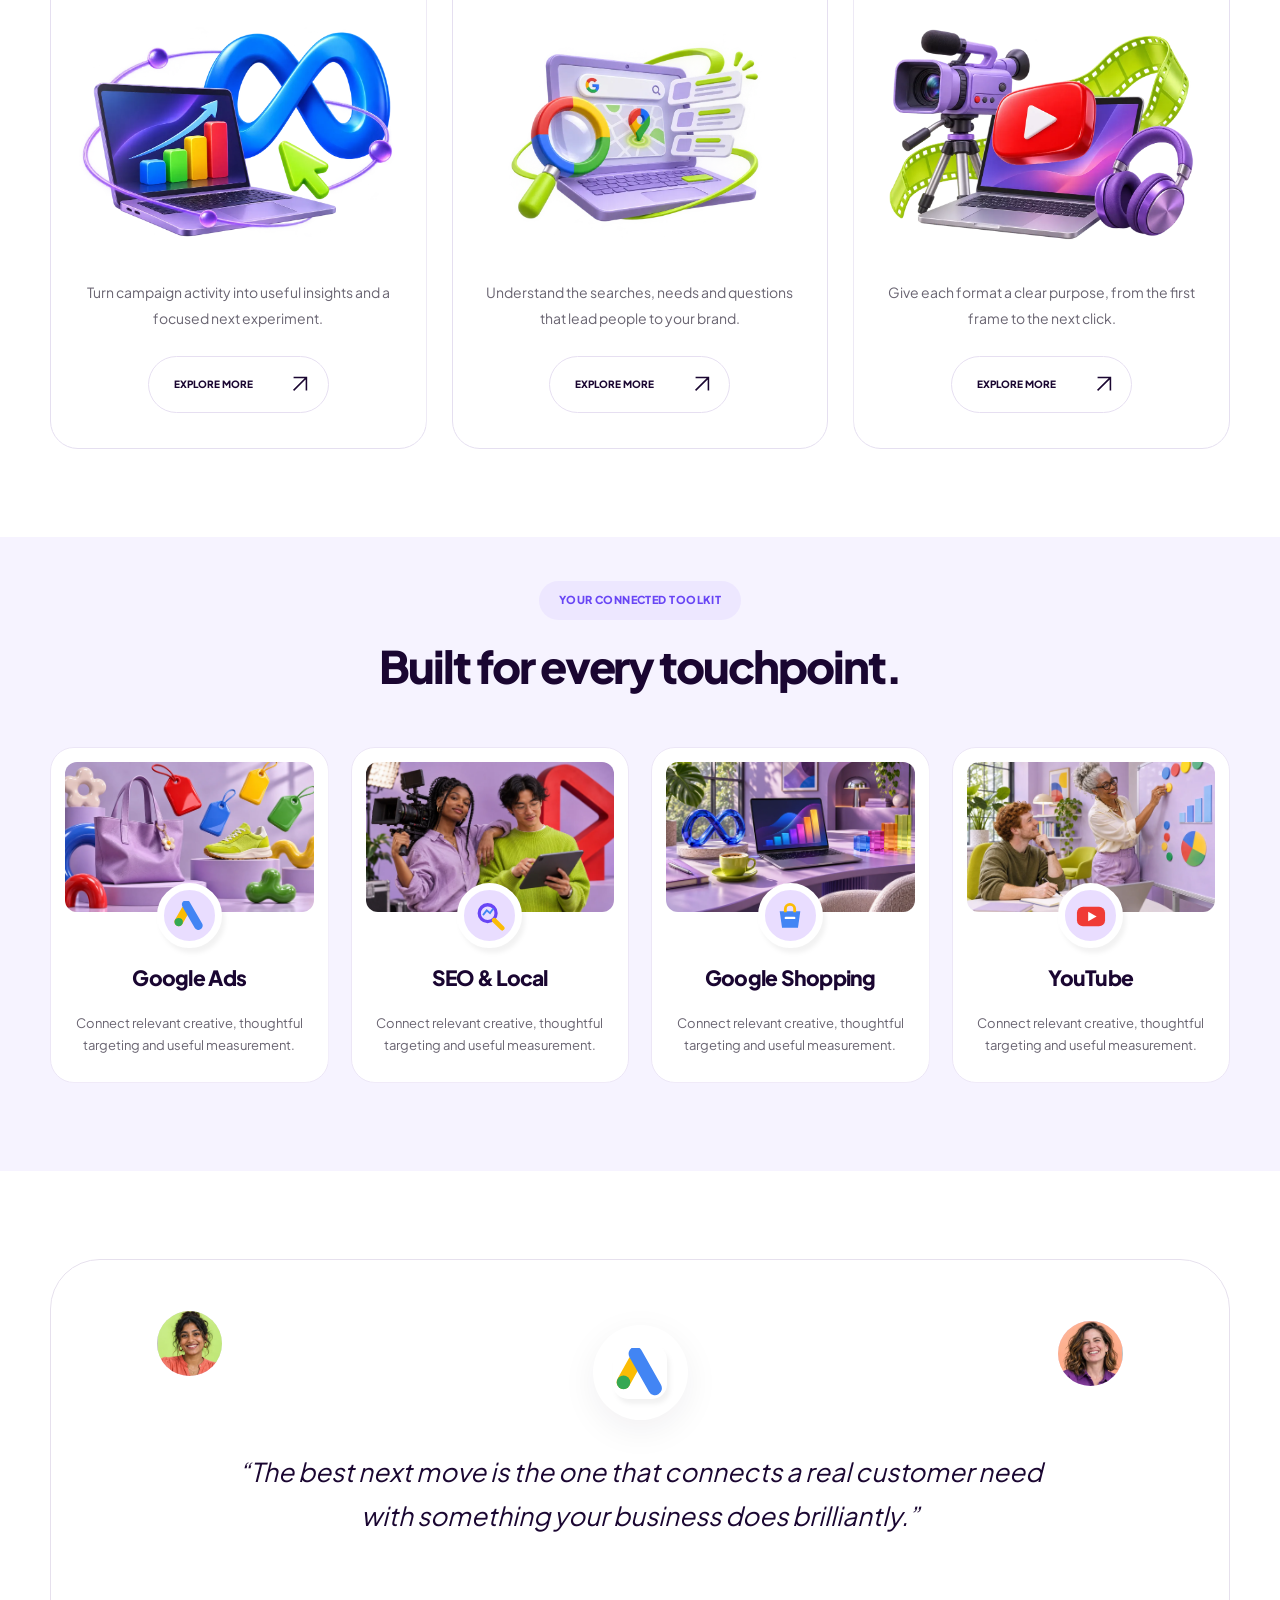
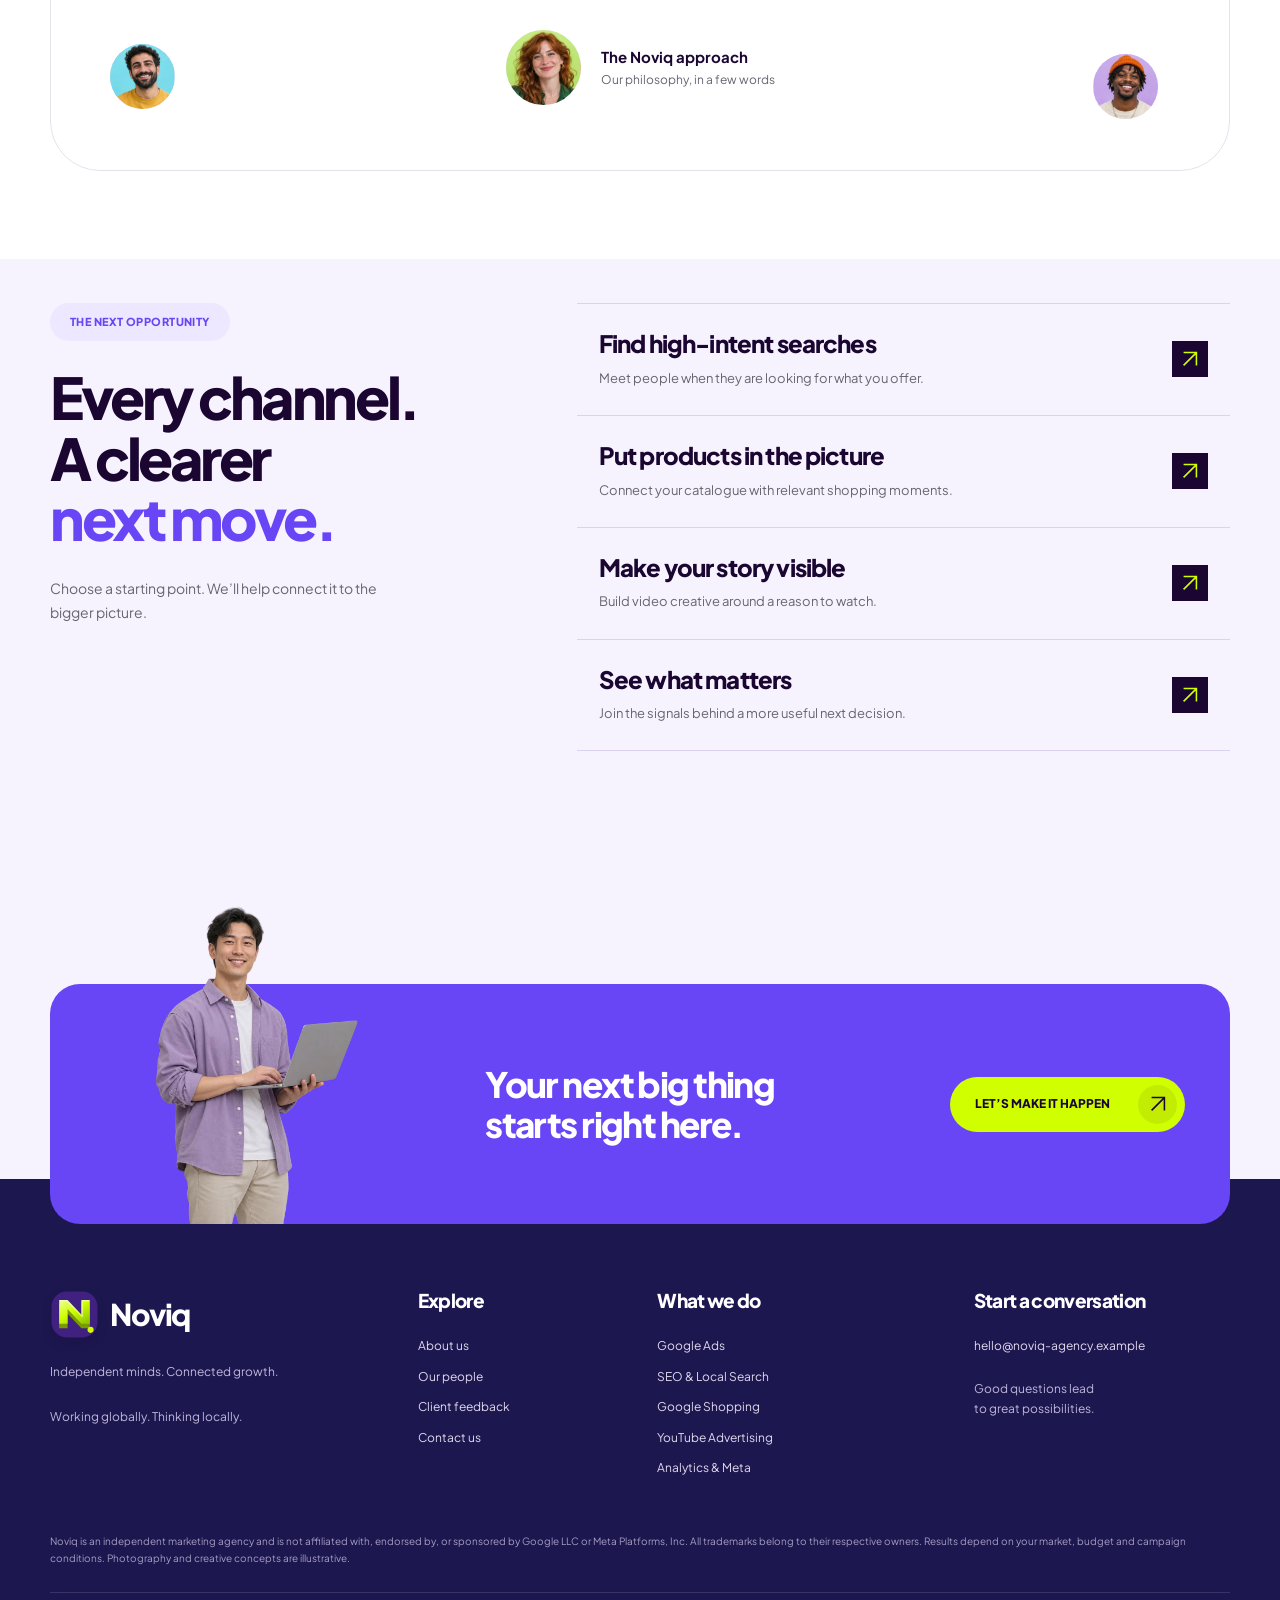
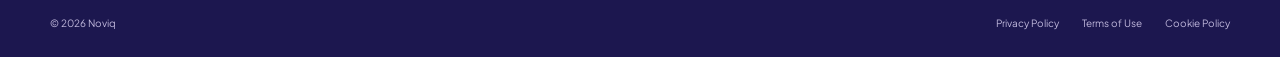
==== commit 943aae40: "+" ====
--- a/analytics.html
+++ b/analytics.html
@@ -1,3 +1,3 @@
 <!DOCTYPE html>
 
-<html lang="en"><head><meta charset="utf-8"/><meta content="width=device-width,initial-scale=1" name="viewport"/><meta content="Independent Google and Meta marketing. Search, SEO, Shopping, YouTube and analytics, connected around your business." name="description"/><title>Noviq — Digital Growth</title><link href="assets/logo.svg" rel="icon"/><link href="assets/style.css" rel="stylesheet"/><script defer="" src="config/config.js"></script><script defer="" src="assets/app.js"></script></head><body><a class="skip" href="#main">Skip to content</a><div aria-hidden="true" class="page-transition"><span></span><span></span><span></span><span></span></div><header><div class="container header-inner"><a class="brand" href="index.html"><img alt="" data-logo="" src="assets/logo.svg"/><span data-company="">Noviq</span></a><nav aria-label="Main navigation" id="navigation"><a href="index.html">Home</a><a href="index.html#about">About us</a><div class="dropdown"><button aria-expanded="false" class="services-toggle">Services <span><svg aria-hidden="true" class="ui-icon" fill="none" stroke="currentColor" stroke-width="1.7" viewbox="0 0 24 24"><path d="m6 9 6 6 6-6"></path></svg></span></button><div class="drop-menu"><a href="google-ads.html"><span class="platform-icon"><img alt="" src="assets/platform-0.svg"/></span>Google Ads<svg aria-hidden="true" class="ui-icon" fill="none" stroke="currentColor" stroke-width="1.7" viewbox="0 0 24 24"><path d="M5 19 19 5M5 5h14v14"></path></svg></a><a href="seo.html"><span class="platform-icon"><img alt="" src="assets/platform-1.svg"/></span>SEO &amp; Local Search<svg aria-hidden="true" class="ui-icon" fill="none" stroke="currentColor" stroke-width="1.7" viewbox="0 0 24 24"><path d="M5 19 19 5M5 5h14v14"></path></svg></a><a href="shopping.html"><span class="platform-icon"><img alt="" src="assets/platform-2.svg"/></span>Google Shopping<svg aria-hidden="true" class="ui-icon" fill="none" stroke="currentColor" stroke-width="1.7" viewbox="0 0 24 24"><path d="M5 19 19 5M5 5h14v14"></path></svg></a><a href="youtube.html"><span class="platform-icon"><img alt="" src="assets/platform-3.svg"/></span>YouTube Advertising<svg aria-hidden="true" class="ui-icon" fill="none" stroke="currentColor" stroke-width="1.7" viewbox="0 0 24 24"><path d="M5 19 19 5M5 5h14v14"></path></svg></a><a href="analytics.html"><span class="platform-icon"><img alt="" src="assets/platform-4.svg"/></span>Analytics &amp; Meta<svg aria-hidden="true" class="ui-icon" fill="none" stroke="currentColor" stroke-width="1.7" viewbox="0 0 24 24"><path d="M5 19 19 5M5 5h14v14"></path></svg></a></div></div><a href="index.html#team">Our people</a><a href="index.html#pricing">Pricing</a><a href="index.html#contact">Contact</a><div aria-hidden="true" class="nav-art"><img alt="" class="nav-cloud" src="assets/cloud.webp"/><img alt="" class="concept-icon" src="assets/platform-0.svg"/><img alt="" class="concept-icon" src="assets/platform-1.svg"/><img alt="" class="concept-icon" src="assets/platform-2.svg"/><img alt="" class="concept-icon" src="assets/platform-3.svg"/><img alt="" class="concept-icon" src="assets/platform-4.svg"/></div></nav><a class="button lime header-cta" href="index.html#contact">LET’S TALK <span><svg aria-hidden="true" class="ui-icon" fill="none" stroke="currentColor" stroke-width="1.7" viewbox="0 0 24 24"><path d="M5 19 19 5M5 5h14v14"></path></svg></span></a><button aria-controls="navigation" aria-expanded="false" aria-label="Open navigation" class="menu-toggle"><i></i><i></i></button></div></header><main id="main"><section class="service-hero pale"><div aria-hidden="true" class="service-sky"><img alt="" class="sky-cloud sc0" src="assets/cloud.webp"/><img alt="" class="sky-cloud sc1" src="assets/cloud.webp"/><img alt="" class="sky-cloud sc2" src="assets/cloud.webp"/><img alt="" class="sky-cloud sc3" src="assets/cloud.webp"/><img alt="" class="sky-cloud sc4" src="assets/cloud.webp"/><img alt="" class="sky-cloud sc5" src="assets/cloud.webp"/><img alt="" class="sky-badge sb0" src="assets/platform-0.svg"/><img alt="" class="sky-badge sb1" src="assets/platform-1.svg"/><img alt="" class="sky-badge sb2" src="assets/platform-2.svg"/><img alt="" class="sky-badge sb3" src="assets/platform-3.svg"/><img alt="" class="sky-badge sb4" src="assets/platform-4.svg"/></div><div class="container split"><div><a class="breadcrumb" href="index.html">Home / Analytics &amp; Meta</a><h1>Connect every signal.</h1><p>Bring GA4, Tag Manager and Meta campaigns together for a clearer view of what drives your next customer.</p><a class="button" href="index.html#contact">LET’S PLAN YOUR GROWTH<span><svg aria-hidden="true" class="ui-icon" fill="none" stroke="currentColor" stroke-width="1.7" viewbox="0 0 24 24"><path d="M5 19 19 5M5 5h14v14"></path></svg></span></a></div><div class="service-illustration"><span class="platform-icon icon-4" style="--icon:#0866ff"><img alt="" loading="lazy" src="assets/platform-4.svg"/></span><img alt="Illustrated digital growth launch" src="assets/analytics.webp"/><div class="floating-label"><b>Analytics &amp; Meta</b><span>Ideas connected to outcomes</span></div></div></div></section><section class="section"><div class="container"><h2 data-heading="" data-reveal="">The right moves.<br/>Made together.</h2><div class="feature-grid"><article class="compact-card" data-reveal=""><span class="platform-icon icon-4" style="--icon:#0866ff"><img alt="" loading="lazy" src="assets/platform-4.svg"/></span><h3>GA4 &amp; Tag Manager</h3><p>A considered setup, shaped around your audience and commercial priorities.</p></article><article class="compact-card" data-reveal=""><span class="platform-icon icon-0" style="--icon:#4285f4"><img alt="" loading="lazy" src="assets/platform-0.svg"/></span><h3>Meta advertising</h3><p>Practical improvements grounded in relevance, quality and your customer journey.</p></article><article class="compact-card" data-reveal=""><span class="platform-icon icon-1" style="--icon:#34a853"><img alt="" loading="lazy" src="assets/platform-1.svg"/></span><h3>Consent-aware tracking</h3><p>Continuous testing to learn what works and refine where your budget goes.</p></article><article class="compact-card" data-reveal=""><span class="platform-icon icon-2" style="--icon:#fbbc05"><img alt="" loading="lazy" src="assets/platform-2.svg"/></span><h3>Looker Studio</h3><p>Clear reporting that puts meaningful actions and next steps in focus.</p></article></div></div></section><section class="section dark parallax-section"><div class="container split"><div><h2 data-heading="">Make the next<br/>move matter.</h2><p>Bring GA4, Tag Manager and Meta campaigns together for a clearer view of what drives your next customer.</p><a class="button lime" href="index.html#contact">DISCUSS YOUR PROJECT<span><svg aria-hidden="true" class="ui-icon" fill="none" stroke="currentColor" stroke-width="1.7" viewbox="0 0 24 24"><path d="M5 19 19 5M5 5h14v14"></path></svg></span></a></div><div class="process-list"><details open=""><summary>Discover the opportunity<span><svg aria-hidden="true" class="ui-icon" fill="none" stroke="currentColor" stroke-width="1.7" viewbox="0 0 24 24"><path d="M5 12h14M12 5v14"></path></svg></span></summary><p>We review your goals, audience, accounts and current performance to agree a useful starting point.</p></details><details><summary>Build the right foundations<span><svg aria-hidden="true" class="ui-icon" fill="none" stroke="currentColor" stroke-width="1.7" viewbox="0 0 24 24"><path d="M5 12h14M12 5v14"></path></svg></span></summary><p>We agree the scope, check measurement and develop the campaign or optimisation plan.</p></details><details><summary>Learn, refine and grow<span><svg aria-hidden="true" class="ui-icon" fill="none" stroke="currentColor" stroke-width="1.7" viewbox="0 0 24 24"><path d="M5 12h14M12 5v14"></path></svg></span></summary><p>We track progress, review the evidence and turn learning into the next round of improvements.</p></details></div></div></section><section class="section reference-section pale creative-slider-section" id="inspiration-1"><div class="container"><div class="coverflow" data-coverflow=""><div class="coverflow-stage"><a href="google-ads.html"><img alt="Analytics &amp; Meta creative campaign concept" loading="lazy" src="assets/scene5.webp"/><span>Google Ads<svg aria-hidden="true" class="ui-icon" fill="none" stroke="currentColor" stroke-width="1.7" viewbox="0 0 24 24"><path d="M5 19 19 5M5 5h14v14"></path></svg></span></a><a href="seo.html"><img alt="Analytics &amp; Meta creative campaign concept" loading="lazy" src="assets/scene0.webp"/><span>SEO &amp; Local<svg aria-hidden="true" class="ui-icon" fill="none" stroke="currentColor" stroke-width="1.7" viewbox="0 0 24 24"><path d="M5 19 19 5M5 5h14v14"></path></svg></span></a><a href="shopping.html"><img alt="Analytics &amp; Meta creative campaign concept" loading="lazy" src="assets/scene1.webp"/><span>Google Shopping<svg aria-hidden="true" class="ui-icon" fill="none" stroke="currentColor" stroke-width="1.7" viewbox="0 0 24 24"><path d="M5 19 19 5M5 5h14v14"></path></svg></span></a><a href="youtube.html"><img alt="Analytics &amp; Meta creative campaign concept" loading="lazy" src="assets/scene2.webp"/><span>YouTube<svg aria-hidden="true" class="ui-icon" fill="none" stroke="currentColor" stroke-width="1.7" viewbox="0 0 24 24"><path d="M5 19 19 5M5 5h14v14"></path></svg></span></a><a href="analytics.html"><img alt="Analytics &amp; Meta creative campaign concept" loading="lazy" src="assets/scene3.webp"/><span>Analytics &amp; Meta<svg aria-hidden="true" class="ui-icon" fill="none" stroke="currentColor" stroke-width="1.7" viewbox="0 0 24 24"><path d="M5 19 19 5M5 5h14v14"></path></svg></span></a></div><div class="coverflow-controls"><button aria-label="Previous concept" data-cover-prev=""><svg aria-hidden="true" class="ui-icon" fill="none" stroke="currentColor" stroke-width="1.7" viewbox="0 0 24 24"><path d="M5 19 19 5M5 5h14v14"></path></svg></button><div class="cover-dots"><button aria-label="Show concept 1" data-cover-index="0"></button><button aria-label="Show concept 2" data-cover-index="1"></button><button aria-label="Show concept 3" data-cover-index="2"></button><button aria-label="Show concept 4" data-cover-index="3"></button><button aria-label="Show concept 5" data-cover-index="4"></button></div><button aria-label="Next concept" data-cover-next=""><svg aria-hidden="true" class="ui-icon" fill="none" stroke="currentColor" stroke-width="1.7" viewbox="0 0 24 24"><path d="M5 19 19 5M5 5h14v14"></path></svg></button></div></div></div></section><section class="section reference-section new-reference focus-section pale" id="inspiration-2"><div class="container"><div class="focus-split"><div><span class="section-tag">WHY CHOOSE NOVIQ</span><h2 data-heading="">Built around people.<br/>Focused on your goals.</h2><div class="focus-points"><article><span><svg aria-hidden="true" class="ui-icon" fill="none" stroke="currentColor" stroke-width="2" viewbox="0 0 24 24"><path d="m5 12 4 4L19 6"></path></svg></span><div><h3>Purpose before platforms</h3><p>Your Analytics &amp; Meta plan starts with the customer journey and the next meaningful action.</p></div></article><article><span><svg aria-hidden="true" class="ui-icon" fill="none" stroke="currentColor" stroke-width="2" viewbox="0 0 24 24"><path d="m5 12 4 4L19 6"></path></svg></span><div><h3>Creative, connected</h3><p>Search, video and social tell one coherent story, with room to test fresh ideas.</p></div></article><article><span><svg aria-hidden="true" class="ui-icon" fill="none" stroke="currentColor" stroke-width="2" viewbox="0 0 24 24"><path d="m5 12 4 4L19 6"></path></svg></span><div><h3>A shared view of progress</h3><p>Clear priorities and a regular review rhythm keep your team close to every decision.</p></div></article></div></div><div class="focus-photo"><img alt="Analytics &amp; Meta studio concept" loading="lazy" src="assets/scene4.webp"/><span><img alt="" class="concept-icon" src="assets/platform-0.svg"/><b>Ideas meet<br/>intention.</b></span></div></div></div></section><section class="section pale"><div class="container"><h2 data-heading="" data-reveal="">A focused plan.<br/>A clear starting point.</h2><div class="service-offer"><div><h3>Analytics &amp; Meta management</h3><p>From <strong>$600</strong> / month</p><p>Final scope depends on account complexity and agreed deliverables. Media spend and external production are quoted separately.</p></div><ul><li><svg aria-hidden="true" class="ui-icon" fill="none" stroke="currentColor" stroke-width="2" viewbox="0 0 24 24"><path d="m5 12 4 4L19 6"></path></svg> GA4 &amp; Tag Manager</li><li><svg aria-hidden="true" class="ui-icon" fill="none" stroke="currentColor" stroke-width="2" viewbox="0 0 24 24"><path d="m5 12 4 4L19 6"></path></svg> Meta advertising</li><li><svg aria-hidden="true" class="ui-icon" fill="none" stroke="currentColor" stroke-width="2" viewbox="0 0 24 24"><path d="m5 12 4 4L19 6"></path></svg> Consent-aware tracking</li><li><svg aria-hidden="true" class="ui-icon" fill="none" stroke="currentColor" stroke-width="2" viewbox="0 0 24 24"><path d="m5 12 4 4L19 6"></path></svg> Looker Studio</li></ul><a class="button" href="index.html#contact">REQUEST YOUR PROPOSAL<span><svg aria-hidden="true" class="ui-icon" fill="none" stroke="currentColor" stroke-width="1.7" viewbox="0 0 24 24"><path d="M5 19 19 5M5 5h14v14"></path></svg></span></a></div></div></section><section class="section reference-section mosaic-section" id="inspiration-3"><div class="container"><div class="mosaic-layout"><div><span class="section-tag">A FRESH PERSPECTIVE</span><h2 data-heading="">Good ideas.<br/>Real connection.</h2><p>Make Analytics &amp; Meta feel like part of your brand. We bring audience understanding, thoughtful creative and clear priorities into one conversation.</p><p>From the first brief to the next optimisation, every decision has a reason behind it.</p><a class="button" href="index.html#contact">BUILD YOUR NEXT CHAPTER<span><svg aria-hidden="true" class="ui-icon" fill="none" stroke="currentColor" stroke-width="1.7" viewbox="0 0 24 24"><path d="M5 19 19 5M5 5h14v14"></path></svg></span></a></div><div class="photo-mosaic"><img alt="Analytics &amp; Meta creative campaign concept" data-puzzle="" loading="lazy" src="assets/scene4.webp"/><img alt="Analytics &amp; Meta creative campaign concept" data-puzzle="" loading="lazy" src="assets/scene5.webp"/><img alt="Analytics &amp; Meta creative campaign concept" data-puzzle="" loading="lazy" src="assets/scene0.webp"/><img alt="Analytics &amp; Meta creative campaign concept" data-puzzle="" loading="lazy" src="assets/scene1.webp"/></div></div></div></section><section class="section"><div class="container"><h2 data-heading="" data-reveal="">Keep exploring.</h2><div class="related"><a class="compact-card" href="google-ads.html"><span class="platform-icon icon-0" style="--icon:#4285f4"><img alt="" loading="lazy" src="assets/platform-0.svg"/></span><h3>Google Ads</h3><span><svg aria-hidden="true" class="ui-icon" fill="none" stroke="currentColor" stroke-width="1.7" viewbox="0 0 24 24"><path d="M5 19 19 5M5 5h14v14"></path></svg></span><small>Explore this service</small></a><a class="compact-card" href="seo.html"><span class="platform-icon icon-1" style="--icon:#34a853"><img alt="" loading="lazy" src="assets/platform-1.svg"/></span><h3>SEO &amp; Local</h3><span><svg aria-hidden="true" class="ui-icon" fill="none" stroke="currentColor" stroke-width="1.7" viewbox="0 0 24 24"><path d="M5 19 19 5M5 5h14v14"></path></svg></span><small>Explore this service</small></a><a class="compact-card" href="shopping.html"><span class="platform-icon icon-2" style="--icon:#fbbc05"><img alt="" loading="lazy" src="assets/platform-2.svg"/></span><h3>Shopping</h3><span><svg aria-hidden="true" class="ui-icon" fill="none" stroke="currentColor" stroke-width="1.7" viewbox="0 0 24 24"><path d="M5 19 19 5M5 5h14v14"></path></svg></span><small>Explore this service</small></a><a class="compact-card" href="youtube.html"><span class="platform-icon icon-3" style="--icon:#ea4335"><img alt="" loading="lazy" src="assets/platform-3.svg"/></span><h3>YouTube</h3><span><svg aria-hidden="true" class="ui-icon" fill="none" stroke="currentColor" stroke-width="1.7" viewbox="0 0 24 24"><path d="M5 19 19 5M5 5h14v14"></path></svg></span><small>Explore this service</small></a></div></div></section><section class="section reference-section new-reference" id="inspiration-4"><div class="container"><div class="reference-heading"><span class="section-tag">YOUR GROWTH TOOLKIT</span><h2 data-heading="">Three ways to move forward.</h2></div><div class="illustrated-grid"><article data-puzzle=""><h3>Connect the signals</h3><img alt="Connect the signals creative illustration" loading="lazy" src="assets/analytics.webp"/><p>Turn campaign activity into useful insights and a focused next experiment.</p><a class="button" href="analytics.html">EXPLORE MORE<span><svg aria-hidden="true" class="ui-icon" fill="none" stroke="currentColor" stroke-width="1.7" viewbox="0 0 24 24"><path d="M5 19 19 5M5 5h14v14"></path></svg></span></a></article><article data-puzzle=""><h3>Find the right moment</h3><img alt="Find the right moment creative illustration" loading="lazy" src="assets/seo.webp"/><p>Understand the searches, needs and questions that lead people to your brand.</p><a class="button" href="seo.html">EXPLORE MORE<span><svg aria-hidden="true" class="ui-icon" fill="none" stroke="currentColor" stroke-width="1.7" viewbox="0 0 24 24"><path d="M5 19 19 5M5 5h14v14"></path></svg></span></a></article><article data-puzzle=""><h3>Make the message matter</h3><img alt="Make the message matter creative illustration" loading="lazy" src="assets/youtube.webp"/><p>Give each format a clear purpose, from the first frame to the next click.</p><a class="button" href="youtube.html">EXPLORE MORE<span><svg aria-hidden="true" class="ui-icon" fill="none" stroke="currentColor" stroke-width="1.7" viewbox="0 0 24 24"><path d="M5 19 19 5M5 5h14v14"></path></svg></span></a></article></div></div></section><section class="section reference-section pale" id="inspiration-5"><div class="container"><div class="reference-heading"><span class="section-tag">YOUR CONNECTED TOOLKIT</span><h2 data-heading="">Built for every touchpoint.</h2></div><div class="photo-services"><a data-puzzle="" href="google-ads.html"><img alt="Analytics &amp; Meta creative campaign concept" loading="lazy" src="assets/scene2.webp"/><span class="platform-icon"><img alt="" src="assets/platform-0.svg"/></span><h3>Google Ads</h3><p>Connect relevant creative, thoughtful targeting and useful measurement.</p></a><a data-puzzle="" href="seo.html"><img alt="Analytics &amp; Meta creative campaign concept" loading="lazy" src="assets/scene3.webp"/><span class="platform-icon"><img alt="" src="assets/platform-1.svg"/></span><h3>SEO &amp; Local</h3><p>Connect relevant creative, thoughtful targeting and useful measurement.</p></a><a data-puzzle="" href="shopping.html"><img alt="Analytics &amp; Meta creative campaign concept" loading="lazy" src="assets/scene4.webp"/><span class="platform-icon"><img alt="" src="assets/platform-2.svg"/></span><h3>Google Shopping</h3><p>Connect relevant creative, thoughtful targeting and useful measurement.</p></a><a data-puzzle="" href="youtube.html"><img alt="Analytics &amp; Meta creative campaign concept" loading="lazy" src="assets/scene5.webp"/><span class="platform-icon"><img alt="" src="assets/platform-3.svg"/></span><h3>YouTube</h3><p>Connect relevant creative, thoughtful targeting and useful measurement.</p></a></div></div></section><section class="section reference-section" id="inspiration-6"><div class="container"><div aria-label="Noviq philosophy slideshow" class="editorial-quote" data-slideshow=""><span aria-label="Illustrative creative portrait" class="portrait-face quote-face q1" role="img"><img alt="" loading="lazy" src="assets/portraits.webp" style="--col:1;--row:1"/></span><span aria-label="Illustrative creative portrait" class="portrait-face quote-face q2" role="img"><img alt="" loading="lazy" src="assets/portraits.webp" style="--col:2;--row:1"/></span><span aria-label="Illustrative creative portrait" class="portrait-face quote-face q3" role="img"><img alt="" loading="lazy" src="assets/portraits.webp" style="--col:3;--row:1"/></span><span aria-label="Illustrative creative portrait" class="portrait-face quote-face q4" role="img"><img alt="" loading="lazy" src="assets/portraits.webp" style="--col:0;--row:0"/></span><span class="quote-medallion"><span class="platform-icon"><img alt="" src="assets/platform-0.svg"/></span></span><blockquote class="quote-slide is-current">“The best next move is the one that connects a real customer need with something your business does brilliantly.”</blockquote><blockquote aria-hidden="true" class="quote-slide">“Creative work earns its place when it reflects your audience, your ambition and the way your business really works.”</blockquote><blockquote aria-hidden="true" class="quote-slide">“Good measurement makes room for better questions. Better questions make the next decision clearer.”</blockquote><div class="quote-author"><span aria-label="Illustrative creative portrait" class="portrait-face" role="img"><img alt="" loading="lazy" src="assets/portraits.webp" style="--col:1;--row:0"/></span><div><b>The Noviq approach</b><span>Our philosophy, in a few words</span></div></div></div></div></section></main><section class="section reference-section new-reference directory-section pale" id="inspiration-7"><div class="container"><div class="directory-layout"><div><span class="section-tag">THE NEXT OPPORTUNITY</span><h2 data-heading="">Every channel.<br/>A clearer<br/><em>next move.</em></h2><p>Choose a starting point. We’ll help connect it to the bigger picture.</p></div><div class="directory-rows"><a href="google-ads.html"><div><h3>Find high-intent searches</h3><p>Meet people when they are looking for what you offer.</p></div><img alt="" loading="lazy" src="assets/scene5.webp"/><span><svg aria-hidden="true" class="ui-icon" fill="none" stroke="currentColor" stroke-width="1.7" viewbox="0 0 24 24"><path d="M5 19 19 5M5 5h14v14"></path></svg></span></a><a href="shopping.html"><div><h3>Put products in the picture</h3><p>Connect your catalogue with relevant shopping moments.</p></div><img alt="" loading="lazy" src="assets/scene0.webp"/><span><svg aria-hidden="true" class="ui-icon" fill="none" stroke="currentColor" stroke-width="1.7" viewbox="0 0 24 24"><path d="M5 19 19 5M5 5h14v14"></path></svg></span></a><a href="youtube.html"><div><h3>Make your story visible</h3><p>Build video creative around a reason to watch.</p></div><img alt="" loading="lazy" src="assets/scene1.webp"/><span><svg aria-hidden="true" class="ui-icon" fill="none" stroke="currentColor" stroke-width="1.7" viewbox="0 0 24 24"><path d="M5 19 19 5M5 5h14v14"></path></svg></span></a><a href="analytics.html"><div><h3>See what matters</h3><p>Join the signals behind a more useful next decision.</p></div><img alt="" loading="lazy" src="assets/scene2.webp"/><span><svg aria-hidden="true" class="ui-icon" fill="none" stroke="currentColor" stroke-width="1.7" viewbox="0 0 24 24"><path d="M5 19 19 5M5 5h14v14"></path></svg></span></a></div></div></div></section><section class="prefooter" id="next-chapter"><div class="container"><img alt="Creative specialist with laptop" class="cta-person" loading="lazy" src="assets/person2.webp"/><h2 data-heading="">Your next big thing<br/>starts right here.</h2><a class="button lime" href="index.html#contact">LET’S MAKE IT HAPPEN<span><svg aria-hidden="true" class="ui-icon" fill="none" stroke="currentColor" stroke-width="1.7" viewbox="0 0 24 24"><path d="M5 19 19 5M5 5h14v14"></path></svg></span></a><span class="cta-star"><svg aria-hidden="true" class="ui-icon" fill="none" stroke="currentColor" stroke-width="1.7" viewbox="0 0 24 24"><path d="M5 19 19 5M5 5h14v14"></path></svg></span></div></section><footer><div class="container"><div class="footer-top"><div><a class="brand" href="index.html"><img alt="" data-logo="" src="assets/logo.svg"/><span data-company="">Noviq</span></a><p data-footer=""></p><p data-address=""></p></div><div><h3>Explore</h3><a href="index.html#about">About us</a><a href="index.html#team">Our people</a><a href="index.html#reviews">Client feedback</a><a href="index.html#contact">Contact us</a></div><div><h3>What we do</h3><a href="google-ads.html">Google Ads</a><a href="seo.html">SEO &amp; Local Search</a><a href="shopping.html">Google Shopping</a><a href="youtube.html">YouTube Advertising</a><a href="analytics.html">Analytics &amp; Meta</a></div><div><h3>Start a conversation</h3><a data-email=""></a><p>Good questions lead<br/>to great possibilities.</p></div></div><p class="disclaimer" data-disclaimer=""></p><div class="footer-bottom"><span>© <span data-year=""></span> <span data-company=""></span></span><div><a href="privacy.html">Privacy Policy</a><a href="terms.html">Terms of Use</a><a href="cookies.html">Cookie Policy</a></div></div></div></footer><aside aria-label="Privacy preferences" class="cookie-banner"><span>Small cookies. Clear choices. <a href="cookies.html">Privacy details</a></span><button data-cookie="essential">Essential only</button><button class="accept" data-cookie="all">Accept</button></aside></body></html>+<html lang="en"><head><meta charset="utf-8"/><meta content="width=device-width,initial-scale=1" name="viewport"/><meta content="Independent Google and Meta marketing. Search, SEO, Shopping, YouTube and analytics, connected around your business." name="description"/><title>Noviq — Digital Growth</title><link href="assets/logo.svg" rel="icon"/><link href="assets/style.css" rel="stylesheet"/><script defer="" src="config/config.js"></script><script defer="" src="assets/app.js"></script></head><body><a class="skip" href="#main">Skip to content</a><div aria-hidden="true" class="page-transition"><span></span><span></span><span></span><span></span></div><header><div class="container header-inner"><a class="brand" href="index.html"><img alt="" data-logo="" src="assets/logo.svg"/><span data-company="">Noviq</span></a><nav aria-label="Main navigation" id="navigation"><a href="index.html">Home</a><a href="index.html#about">About us</a><div class="dropdown"><button aria-expanded="false" class="services-toggle">Services <span><svg aria-hidden="true" class="ui-icon" fill="none" stroke="currentColor" stroke-width="1.7" viewbox="0 0 24 24"><path d="m6 9 6 6 6-6"></path></svg></span></button><div class="drop-menu"><a href="google-ads.html"><span class="platform-icon"><img alt="" src="assets/platform-0.svg"/></span>Google Ads<svg aria-hidden="true" class="ui-icon" fill="none" stroke="currentColor" stroke-width="1.7" viewbox="0 0 24 24"><path d="M5 19 19 5M5 5h14v14"></path></svg></a><a href="seo.html"><span class="platform-icon"><img alt="" src="assets/platform-1.svg"/></span>SEO &amp; Local Search<svg aria-hidden="true" class="ui-icon" fill="none" stroke="currentColor" stroke-width="1.7" viewbox="0 0 24 24"><path d="M5 19 19 5M5 5h14v14"></path></svg></a><a href="shopping.html"><span class="platform-icon"><img alt="" src="assets/platform-2.svg"/></span>Google Shopping<svg aria-hidden="true" class="ui-icon" fill="none" stroke="currentColor" stroke-width="1.7" viewbox="0 0 24 24"><path d="M5 19 19 5M5 5h14v14"></path></svg></a><a href="youtube.html"><span class="platform-icon"><img alt="" src="assets/platform-3.svg"/></span>YouTube Advertising<svg aria-hidden="true" class="ui-icon" fill="none" stroke="currentColor" stroke-width="1.7" viewbox="0 0 24 24"><path d="M5 19 19 5M5 5h14v14"></path></svg></a><a href="analytics.html"><span class="platform-icon"><img alt="" src="assets/platform-4.svg"/></span>Analytics &amp; Meta<svg aria-hidden="true" class="ui-icon" fill="none" stroke="currentColor" stroke-width="1.7" viewbox="0 0 24 24"><path d="M5 19 19 5M5 5h14v14"></path></svg></a></div></div><a href="index.html#team">Our people</a><a href="index.html#pricing">Pricing</a><a href="index.html#contact">Contact</a><div aria-hidden="true" class="nav-art"><img alt="" class="nav-cloud" src="assets/cloud.webp"/><img alt="" class="concept-icon" src="assets/platform-0.svg"/><img alt="" class="concept-icon" src="assets/platform-1.svg"/><img alt="" class="concept-icon" src="assets/platform-2.svg"/><img alt="" class="concept-icon" src="assets/platform-3.svg"/><img alt="" class="concept-icon" src="assets/platform-4.svg"/></div></nav><a class="button lime header-cta" href="index.html#contact">LET’S TALK <span><svg aria-hidden="true" class="ui-icon" fill="none" stroke="currentColor" stroke-width="1.7" viewbox="0 0 24 24"><path d="M5 19 19 5M5 5h14v14"></path></svg></span></a><button aria-controls="navigation" aria-expanded="false" aria-label="Open navigation" class="menu-toggle"><i></i><i></i></button></div></header><main id="main"><section class="service-hero pale"><div aria-hidden="true" class="service-sky"><img alt="" class="sky-cloud sc0" src="assets/cloud.webp"/><img alt="" class="sky-cloud sc1" src="assets/cloud.webp"/><img alt="" class="sky-cloud sc2" src="assets/cloud.webp"/><img alt="" class="sky-cloud sc3" src="assets/cloud.webp"/><img alt="" class="sky-cloud sc4" src="assets/cloud.webp"/><img alt="" class="sky-cloud sc5" src="assets/cloud.webp"/><img alt="" class="sky-badge sb0" src="assets/platform-0.svg"/><img alt="" class="sky-badge sb1" src="assets/platform-1.svg"/><img alt="" class="sky-badge sb2" src="assets/platform-2.svg"/><img alt="" class="sky-badge sb3" src="assets/platform-3.svg"/><img alt="" class="sky-badge sb4" src="assets/platform-4.svg"/></div><div class="container split"><div><a class="breadcrumb" href="index.html">Home / Analytics &amp; Meta</a><h1>Connect every signal.</h1><p>Bring GA4, Tag Manager and Meta campaigns together for a clearer view of what drives your next customer.</p><a class="button" href="index.html#contact">LET’S PLAN YOUR GROWTH<span><svg aria-hidden="true" class="ui-icon" fill="none" stroke="currentColor" stroke-width="1.7" viewbox="0 0 24 24"><path d="M5 19 19 5M5 5h14v14"></path></svg></span></a></div><div class="service-illustration"><span class="platform-icon icon-4" style="--icon:#0866ff"><img alt="" loading="lazy" src="assets/platform-4.svg"/></span><img alt="Illustrated digital growth launch" src="assets/analytics.webp"/><div class="floating-label"><b>Analytics &amp; Meta</b><span>Ideas connected to outcomes</span></div></div></div></section><section class="section"><div class="container"><h2 class="service-features-heading" data-heading="" data-reveal="">The right moves. Made together.</h2><div class="feature-grid"><article class="compact-card" data-reveal=""><span class="platform-icon icon-4" style="--icon:#0866ff"><img alt="" loading="lazy" src="assets/platform-4.svg"/></span><h3>GA4 &amp; Tag Manager</h3><p>A considered setup, shaped around your audience and commercial priorities.</p></article><article class="compact-card" data-reveal=""><span class="platform-icon icon-0" style="--icon:#4285f4"><img alt="" loading="lazy" src="assets/platform-0.svg"/></span><h3>Meta advertising</h3><p>Practical improvements grounded in relevance, quality and your customer journey.</p></article><article class="compact-card" data-reveal=""><span class="platform-icon icon-1" style="--icon:#34a853"><img alt="" loading="lazy" src="assets/platform-1.svg"/></span><h3>Consent-aware tracking</h3><p>Continuous testing to learn what works and refine where your budget goes.</p></article><article class="compact-card" data-reveal=""><span class="platform-icon icon-2" style="--icon:#fbbc05"><img alt="" loading="lazy" src="assets/platform-2.svg"/></span><h3>Looker Studio</h3><p>Clear reporting that puts meaningful actions and next steps in focus.</p></article></div></div></section><section class="section dark parallax-section"><div class="container split"><div><h2 data-heading="">Make the next<br/>move matter.</h2><p>Bring GA4, Tag Manager and Meta campaigns together for a clearer view of what drives your next customer.</p><a class="button lime" href="index.html#contact">DISCUSS YOUR PROJECT<span><svg aria-hidden="true" class="ui-icon" fill="none" stroke="currentColor" stroke-width="1.7" viewbox="0 0 24 24"><path d="M5 19 19 5M5 5h14v14"></path></svg></span></a></div><div class="process-list"><details open=""><summary>Discover the opportunity<span><svg aria-hidden="true" class="ui-icon" fill="none" stroke="currentColor" stroke-width="1.7" viewbox="0 0 24 24"><path d="M5 12h14M12 5v14"></path></svg></span></summary><p>We review your goals, audience, accounts and current performance to agree a useful starting point.</p></details><details><summary>Build the right foundations<span><svg aria-hidden="true" class="ui-icon" fill="none" stroke="currentColor" stroke-width="1.7" viewbox="0 0 24 24"><path d="M5 12h14M12 5v14"></path></svg></span></summary><p>We agree the scope, check measurement and develop the campaign or optimisation plan.</p></details><details><summary>Learn, refine and grow<span><svg aria-hidden="true" class="ui-icon" fill="none" stroke="currentColor" stroke-width="1.7" viewbox="0 0 24 24"><path d="M5 12h14M12 5v14"></path></svg></span></summary><p>We track progress, review the evidence and turn learning into the next round of improvements.</p></details></div></div></section><section class="section reference-section pale creative-slider-section" id="inspiration-1"><div class="container"><div class="coverflow" data-coverflow=""><div class="coverflow-stage"><a href="google-ads.html"><img alt="Analytics &amp; Meta creative campaign concept" loading="lazy" src="assets/scene5.webp"/><span>Google Ads<svg aria-hidden="true" class="ui-icon" fill="none" stroke="currentColor" stroke-width="1.7" viewbox="0 0 24 24"><path d="M5 19 19 5M5 5h14v14"></path></svg></span></a><a href="seo.html"><img alt="Analytics &amp; Meta creative campaign concept" loading="lazy" src="assets/scene0.webp"/><span>SEO &amp; Local<svg aria-hidden="true" class="ui-icon" fill="none" stroke="currentColor" stroke-width="1.7" viewbox="0 0 24 24"><path d="M5 19 19 5M5 5h14v14"></path></svg></span></a><a href="shopping.html"><img alt="Analytics &amp; Meta creative campaign concept" loading="lazy" src="assets/scene1.webp"/><span>Google Shopping<svg aria-hidden="true" class="ui-icon" fill="none" stroke="currentColor" stroke-width="1.7" viewbox="0 0 24 24"><path d="M5 19 19 5M5 5h14v14"></path></svg></span></a><a href="youtube.html"><img alt="Analytics &amp; Meta creative campaign concept" loading="lazy" src="assets/scene2.webp"/><span>YouTube<svg aria-hidden="true" class="ui-icon" fill="none" stroke="currentColor" stroke-width="1.7" viewbox="0 0 24 24"><path d="M5 19 19 5M5 5h14v14"></path></svg></span></a><a href="analytics.html"><img alt="Analytics &amp; Meta creative campaign concept" loading="lazy" src="assets/scene3.webp"/><span>Analytics &amp; Meta<svg aria-hidden="true" class="ui-icon" fill="none" stroke="currentColor" stroke-width="1.7" viewbox="0 0 24 24"><path d="M5 19 19 5M5 5h14v14"></path></svg></span></a></div><div class="coverflow-controls"><button aria-label="Previous concept" data-cover-prev=""><svg aria-hidden="true" class="ui-icon" fill="none" stroke="currentColor" stroke-width="1.7" viewbox="0 0 24 24"><path d="M5 19 19 5M5 5h14v14"></path></svg></button><div class="cover-dots"><button aria-label="Show concept 1" data-cover-index="0"></button><button aria-label="Show concept 2" data-cover-index="1"></button><button aria-label="Show concept 3" data-cover-index="2"></button><button aria-label="Show concept 4" data-cover-index="3"></button><button aria-label="Show concept 5" data-cover-index="4"></button></div><button aria-label="Next concept" data-cover-next=""><svg aria-hidden="true" class="ui-icon" fill="none" stroke="currentColor" stroke-width="1.7" viewbox="0 0 24 24"><path d="M5 19 19 5M5 5h14v14"></path></svg></button></div></div></div></section><section class="section reference-section new-reference focus-section pale" id="inspiration-2"><div class="container"><div class="focus-split"><div><span class="section-tag">WHY CHOOSE NOVIQ</span><h2 data-heading="">Built around people.<br/>Focused on your goals.</h2><div class="focus-points"><article><span><svg aria-hidden="true" class="ui-icon" fill="none" stroke="currentColor" stroke-width="2" viewbox="0 0 24 24"><path d="m5 12 4 4L19 6"></path></svg></span><div><h3>Purpose before platforms</h3><p>Your Analytics &amp; Meta plan starts with the customer journey and the next meaningful action.</p></div></article><article><span><svg aria-hidden="true" class="ui-icon" fill="none" stroke="currentColor" stroke-width="2" viewbox="0 0 24 24"><path d="m5 12 4 4L19 6"></path></svg></span><div><h3>Creative, connected</h3><p>Search, video and social tell one coherent story, with room to test fresh ideas.</p></div></article><article><span><svg aria-hidden="true" class="ui-icon" fill="none" stroke="currentColor" stroke-width="2" viewbox="0 0 24 24"><path d="m5 12 4 4L19 6"></path></svg></span><div><h3>A shared view of progress</h3><p>Clear priorities and a regular review rhythm keep your team close to every decision.</p></div></article></div></div><div class="focus-photo"><img alt="Analytics &amp; Meta studio concept" loading="lazy" src="assets/scene4.webp"/><span><img alt="" class="concept-icon" src="assets/platform-0.svg"/><b>Ideas meet<br/>intention.</b></span></div></div></div></section><section class="section pale"><div class="container"><h2 data-heading="" data-reveal="">A focused plan.<br/>A clear starting point.</h2><div class="service-offer"><div><h3>Analytics &amp; Meta management</h3><p>From <strong>$600</strong> / month</p><p>Final scope depends on account complexity and agreed deliverables. Media spend and external production are quoted separately.</p></div><ul><li><svg aria-hidden="true" class="ui-icon" fill="none" stroke="currentColor" stroke-width="2" viewbox="0 0 24 24"><path d="m5 12 4 4L19 6"></path></svg> GA4 &amp; Tag Manager</li><li><svg aria-hidden="true" class="ui-icon" fill="none" stroke="currentColor" stroke-width="2" viewbox="0 0 24 24"><path d="m5 12 4 4L19 6"></path></svg> Meta advertising</li><li><svg aria-hidden="true" class="ui-icon" fill="none" stroke="currentColor" stroke-width="2" viewbox="0 0 24 24"><path d="m5 12 4 4L19 6"></path></svg> Consent-aware tracking</li><li><svg aria-hidden="true" class="ui-icon" fill="none" stroke="currentColor" stroke-width="2" viewbox="0 0 24 24"><path d="m5 12 4 4L19 6"></path></svg> Looker Studio</li></ul><a class="button" href="index.html#contact">REQUEST YOUR PROPOSAL<span><svg aria-hidden="true" class="ui-icon" fill="none" stroke="currentColor" stroke-width="1.7" viewbox="0 0 24 24"><path d="M5 19 19 5M5 5h14v14"></path></svg></span></a></div></div></section><section class="section reference-section mosaic-section" id="inspiration-3"><div class="container"><div class="mosaic-layout"><div><span class="section-tag">A FRESH PERSPECTIVE</span><h2 data-heading="">Good ideas.<br/>Real connection.</h2><p>Make Analytics &amp; Meta feel like part of your brand. We bring audience understanding, thoughtful creative and clear priorities into one conversation.</p><p>From the first brief to the next optimisation, every decision has a reason behind it.</p><a class="button" href="index.html#contact">BUILD YOUR NEXT CHAPTER<span><svg aria-hidden="true" class="ui-icon" fill="none" stroke="currentColor" stroke-width="1.7" viewbox="0 0 24 24"><path d="M5 19 19 5M5 5h14v14"></path></svg></span></a></div><div class="photo-mosaic"><img alt="Analytics &amp; Meta creative campaign concept" data-puzzle="" loading="lazy" src="assets/scene4.webp"/><img alt="Analytics &amp; Meta creative campaign concept" data-puzzle="" loading="lazy" src="assets/scene5.webp"/><img alt="Analytics &amp; Meta creative campaign concept" data-puzzle="" loading="lazy" src="assets/scene0.webp"/><img alt="Analytics &amp; Meta creative campaign concept" data-puzzle="" loading="lazy" src="assets/scene1.webp"/></div></div></div></section><section class="section"><div class="container"><h2 data-heading="" data-reveal="">Keep exploring.</h2><div class="related"><a class="compact-card" href="google-ads.html"><span class="platform-icon icon-0" style="--icon:#4285f4"><img alt="" loading="lazy" src="assets/platform-0.svg"/></span><h3>Google Ads</h3><span><svg aria-hidden="true" class="ui-icon" fill="none" stroke="currentColor" stroke-width="1.7" viewbox="0 0 24 24"><path d="M5 19 19 5M5 5h14v14"></path></svg></span><small>Explore this service</small></a><a class="compact-card" href="seo.html"><span class="platform-icon icon-1" style="--icon:#34a853"><img alt="" loading="lazy" src="assets/platform-1.svg"/></span><h3>SEO &amp; Local</h3><span><svg aria-hidden="true" class="ui-icon" fill="none" stroke="currentColor" stroke-width="1.7" viewbox="0 0 24 24"><path d="M5 19 19 5M5 5h14v14"></path></svg></span><small>Explore this service</small></a><a class="compact-card" href="shopping.html"><span class="platform-icon icon-2" style="--icon:#fbbc05"><img alt="" loading="lazy" src="assets/platform-2.svg"/></span><h3>Shopping</h3><span><svg aria-hidden="true" class="ui-icon" fill="none" stroke="currentColor" stroke-width="1.7" viewbox="0 0 24 24"><path d="M5 19 19 5M5 5h14v14"></path></svg></span><small>Explore this service</small></a><a class="compact-card" href="youtube.html"><span class="platform-icon icon-3" style="--icon:#ea4335"><img alt="" loading="lazy" src="assets/platform-3.svg"/></span><h3>YouTube</h3><span><svg aria-hidden="true" class="ui-icon" fill="none" stroke="currentColor" stroke-width="1.7" viewbox="0 0 24 24"><path d="M5 19 19 5M5 5h14v14"></path></svg></span><small>Explore this service</small></a></div></div></section><section class="section reference-section new-reference" id="inspiration-4"><div class="container"><div class="reference-heading"><span class="section-tag">YOUR GROWTH TOOLKIT</span><h2 data-heading="">Three ways to move forward.</h2></div><div class="illustrated-grid"><article data-puzzle=""><h3>Connect the signals</h3><img alt="Connect the signals creative illustration" loading="lazy" src="assets/analytics.webp"/><p>Turn campaign activity into useful insights and a focused next experiment.</p><a class="button" href="analytics.html">EXPLORE MORE<span><svg aria-hidden="true" class="ui-icon" fill="none" stroke="currentColor" stroke-width="1.7" viewbox="0 0 24 24"><path d="M5 19 19 5M5 5h14v14"></path></svg></span></a></article><article data-puzzle=""><h3>Find the right moment</h3><img alt="Find the right moment creative illustration" loading="lazy" src="assets/seo.webp"/><p>Understand the searches, needs and questions that lead people to your brand.</p><a class="button" href="seo.html">EXPLORE MORE<span><svg aria-hidden="true" class="ui-icon" fill="none" stroke="currentColor" stroke-width="1.7" viewbox="0 0 24 24"><path d="M5 19 19 5M5 5h14v14"></path></svg></span></a></article><article data-puzzle=""><h3>Make the message matter</h3><img alt="Make the message matter creative illustration" loading="lazy" src="assets/youtube.webp"/><p>Give each format a clear purpose, from the first frame to the next click.</p><a class="button" href="youtube.html">EXPLORE MORE<span><svg aria-hidden="true" class="ui-icon" fill="none" stroke="currentColor" stroke-width="1.7" viewbox="0 0 24 24"><path d="M5 19 19 5M5 5h14v14"></path></svg></span></a></article></div></div></section><section class="section reference-section pale" id="inspiration-5"><div class="container"><div class="reference-heading"><span class="section-tag">YOUR CONNECTED TOOLKIT</span><h2 data-heading="">Built for every touchpoint.</h2></div><div class="photo-services"><a data-puzzle="" href="google-ads.html"><img alt="Analytics &amp; Meta creative campaign concept" loading="lazy" src="assets/scene2.webp"/><span class="platform-icon"><img alt="" src="assets/platform-0.svg"/></span><h3>Google Ads</h3><p>Connect relevant creative, thoughtful targeting and useful measurement.</p></a><a data-puzzle="" href="seo.html"><img alt="Analytics &amp; Meta creative campaign concept" loading="lazy" src="assets/scene3.webp"/><span class="platform-icon"><img alt="" src="assets/platform-1.svg"/></span><h3>SEO &amp; Local</h3><p>Connect relevant creative, thoughtful targeting and useful measurement.</p></a><a data-puzzle="" href="shopping.html"><img alt="Analytics &amp; Meta creative campaign concept" loading="lazy" src="assets/scene4.webp"/><span class="platform-icon"><img alt="" src="assets/platform-2.svg"/></span><h3>Google Shopping</h3><p>Connect relevant creative, thoughtful targeting and useful measurement.</p></a><a data-puzzle="" href="youtube.html"><img alt="Analytics &amp; Meta creative campaign concept" loading="lazy" src="assets/scene5.webp"/><span class="platform-icon"><img alt="" src="assets/platform-3.svg"/></span><h3>YouTube</h3><p>Connect relevant creative, thoughtful targeting and useful measurement.</p></a></div></div></section><section class="section reference-section" id="inspiration-6"><div class="container"><div aria-label="Noviq philosophy slideshow" class="editorial-quote" data-slideshow=""><span aria-label="Illustrative creative portrait" class="portrait-face quote-face q1" role="img"><img alt="" loading="lazy" src="assets/portraits.webp" style="--col:1;--row:1"/></span><span aria-label="Illustrative creative portrait" class="portrait-face quote-face q2" role="img"><img alt="" loading="lazy" src="assets/portraits.webp" style="--col:2;--row:1"/></span><span aria-label="Illustrative creative portrait" class="portrait-face quote-face q3" role="img"><img alt="" loading="lazy" src="assets/portraits.webp" style="--col:3;--row:1"/></span><span aria-label="Illustrative creative portrait" class="portrait-face quote-face q4" role="img"><img alt="" loading="lazy" src="assets/portraits.webp" style="--col:0;--row:0"/></span><span class="quote-medallion"><span class="platform-icon"><img alt="" src="assets/platform-0.svg"/></span></span><blockquote class="quote-slide is-current">“The best next move is the one that connects a real customer need with something your business does brilliantly.”</blockquote><blockquote aria-hidden="true" class="quote-slide">“Creative work earns its place when it reflects your audience, your ambition and the way your business really works.”</blockquote><blockquote aria-hidden="true" class="quote-slide">“Good measurement makes room for better questions. Better questions make the next decision clearer.”</blockquote><div class="quote-author"><span aria-label="Illustrative creative portrait" class="portrait-face" role="img"><img alt="" loading="lazy" src="assets/portraits.webp" style="--col:1;--row:0"/></span><div><b>The Noviq approach</b><span>Our philosophy, in a few words</span></div></div></div></div></section></main><section class="section reference-section new-reference directory-section pale" id="inspiration-7"><div class="container"><div class="directory-layout"><div><span class="section-tag">THE NEXT OPPORTUNITY</span><h2 data-heading="">Every channel.<br/>A clearer<br/><em>next move.</em></h2><p>Choose a starting point. We’ll help connect it to the bigger picture.</p></div><div class="directory-rows"><a href="google-ads.html"><div><h3>Find high-intent searches</h3><p>Meet people when they are looking for what you offer.</p></div><img alt="" loading="lazy" src="assets/scene5.webp"/><span><svg aria-hidden="true" class="ui-icon" fill="none" stroke="currentColor" stroke-width="1.7" viewbox="0 0 24 24"><path d="M5 19 19 5M5 5h14v14"></path></svg></span></a><a href="shopping.html"><div><h3>Put products in the picture</h3><p>Connect your catalogue with relevant shopping moments.</p></div><img alt="" loading="lazy" src="assets/scene0.webp"/><span><svg aria-hidden="true" class="ui-icon" fill="none" stroke="currentColor" stroke-width="1.7" viewbox="0 0 24 24"><path d="M5 19 19 5M5 5h14v14"></path></svg></span></a><a href="youtube.html"><div><h3>Make your story visible</h3><p>Build video creative around a reason to watch.</p></div><img alt="" loading="lazy" src="assets/scene1.webp"/><span><svg aria-hidden="true" class="ui-icon" fill="none" stroke="currentColor" stroke-width="1.7" viewbox="0 0 24 24"><path d="M5 19 19 5M5 5h14v14"></path></svg></span></a><a href="analytics.html"><div><h3>See what matters</h3><p>Join the signals behind a more useful next decision.</p></div><img alt="" loading="lazy" src="assets/scene2.webp"/><span><svg aria-hidden="true" class="ui-icon" fill="none" stroke="currentColor" stroke-width="1.7" viewbox="0 0 24 24"><path d="M5 19 19 5M5 5h14v14"></path></svg></span></a></div></div></div></section><section class="prefooter" id="next-chapter"><div class="container"><img alt="Creative specialist with laptop" class="cta-person" loading="lazy" src="assets/person2.webp"/><h2 data-heading="">Your next big thing<br/>starts right here.</h2><a class="button lime" href="index.html#contact">LET’S MAKE IT HAPPEN<span><svg aria-hidden="true" class="ui-icon" fill="none" stroke="currentColor" stroke-width="1.7" viewbox="0 0 24 24"><path d="M5 19 19 5M5 5h14v14"></path></svg></span></a><span class="cta-star"><svg aria-hidden="true" class="ui-icon" fill="none" stroke="currentColor" stroke-width="1.7" viewbox="0 0 24 24"><path d="M5 19 19 5M5 5h14v14"></path></svg></span></div></section><footer><div class="container"><div class="footer-top"><div><a class="brand" href="index.html"><img alt="" data-logo="" src="assets/logo.svg"/><span data-company="">Noviq</span></a><p data-footer=""></p><p data-address=""></p></div><div><h3>Explore</h3><a href="index.html#about">About us</a><a href="index.html#team">Our people</a><a href="index.html#reviews">Client feedback</a><a href="index.html#contact">Contact us</a></div><div><h3>What we do</h3><a href="google-ads.html">Google Ads</a><a href="seo.html">SEO &amp; Local Search</a><a href="shopping.html">Google Shopping</a><a href="youtube.html">YouTube Advertising</a><a href="analytics.html">Analytics &amp; Meta</a></div><div><h3>Start a conversation</h3><a data-email=""></a><p>Good questions lead<br/>to great possibilities.</p></div></div><p class="disclaimer" data-disclaimer=""></p><div class="footer-bottom"><span>© <span data-year=""></span> <span data-company=""></span></span><div><a href="privacy.html">Privacy Policy</a><a href="terms.html">Terms of Use</a><a href="cookies.html">Cookie Policy</a></div></div></div></footer><aside aria-label="Privacy preferences" class="cookie-banner"><span>Small cookies. Clear choices. <a href="cookies.html">Privacy details</a></span><button data-cookie="essential">Essential only</button><button class="accept" data-cookie="all">Accept</button></aside></body></html>
--- a/assets/style.css
+++ b/assets/style.css
@@ -336,3 +336,8 @@
 @media (max-width: 600px) {
   .section.journey-section { padding-bottom: 27.5px; }
 }
+
+.service-features-heading {
+  white-space: nowrap;
+  font-size: clamp(16px, 4vw, 52px);
+}
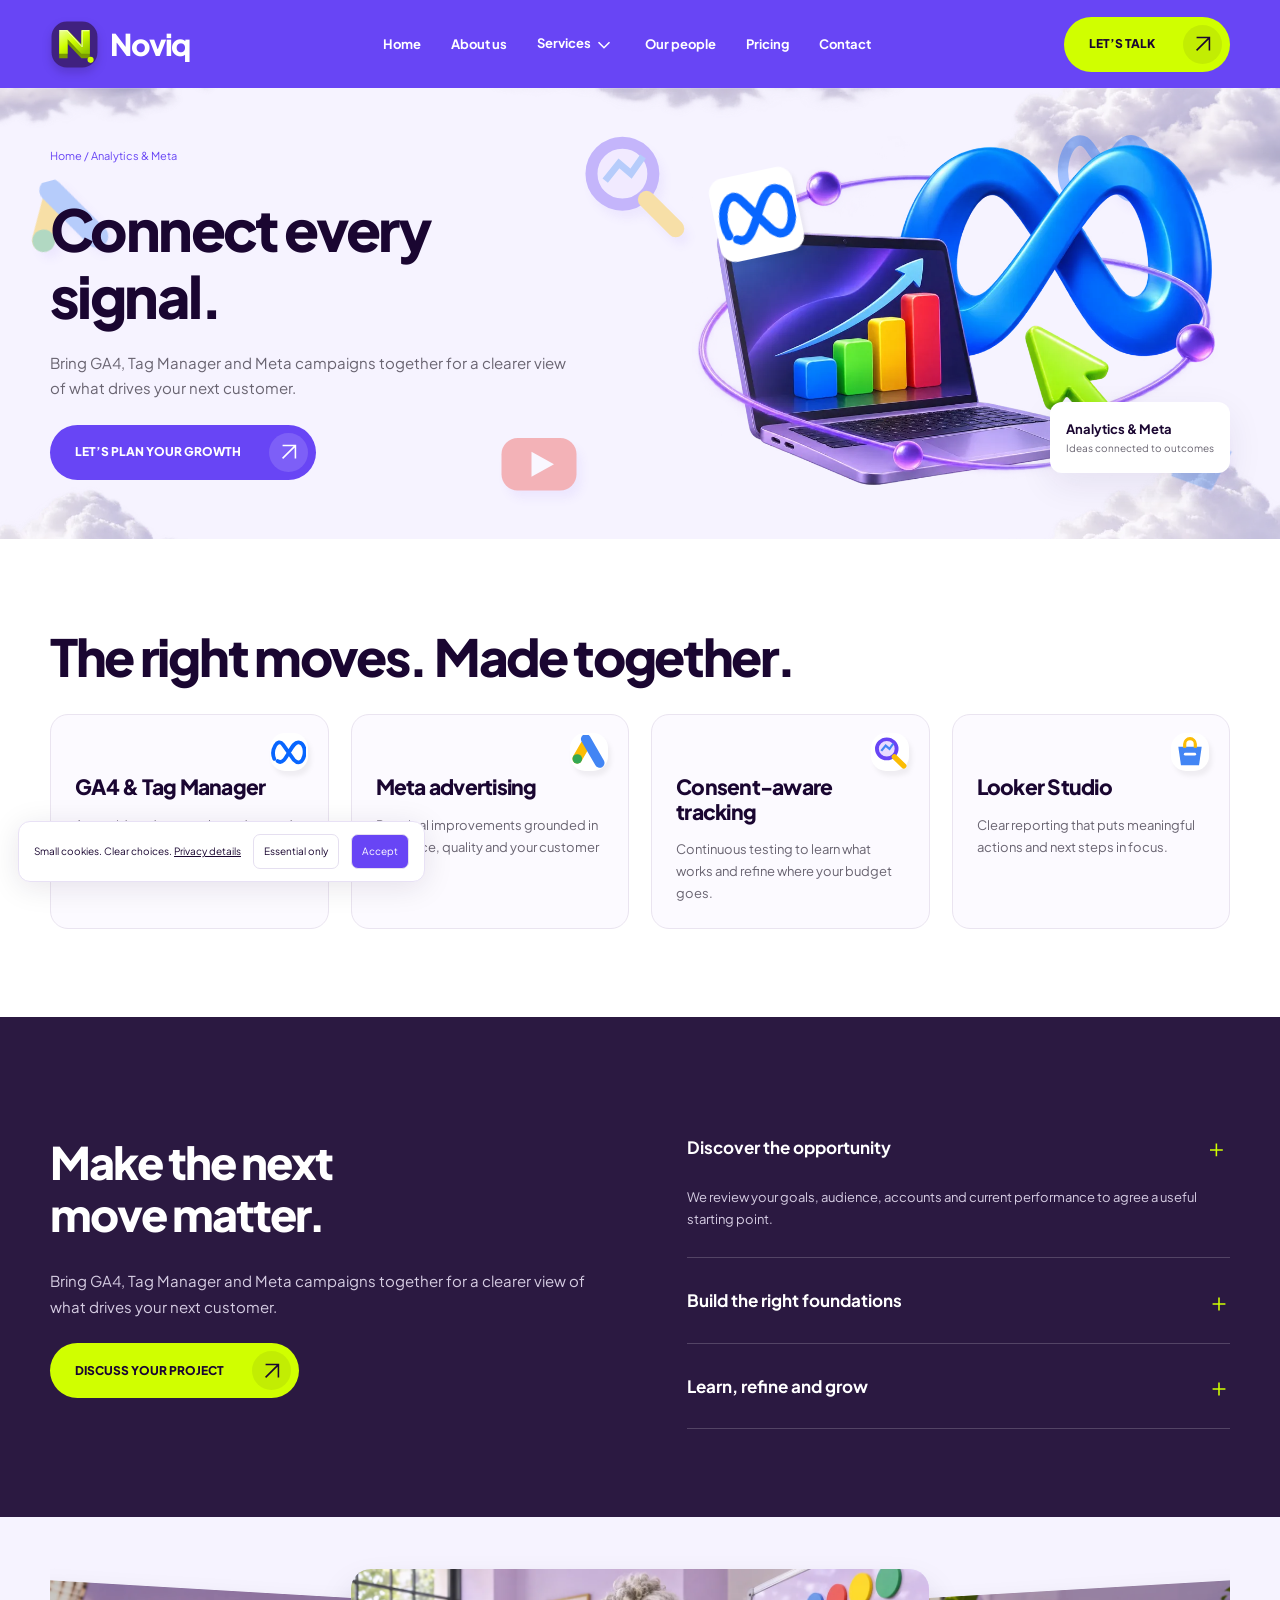
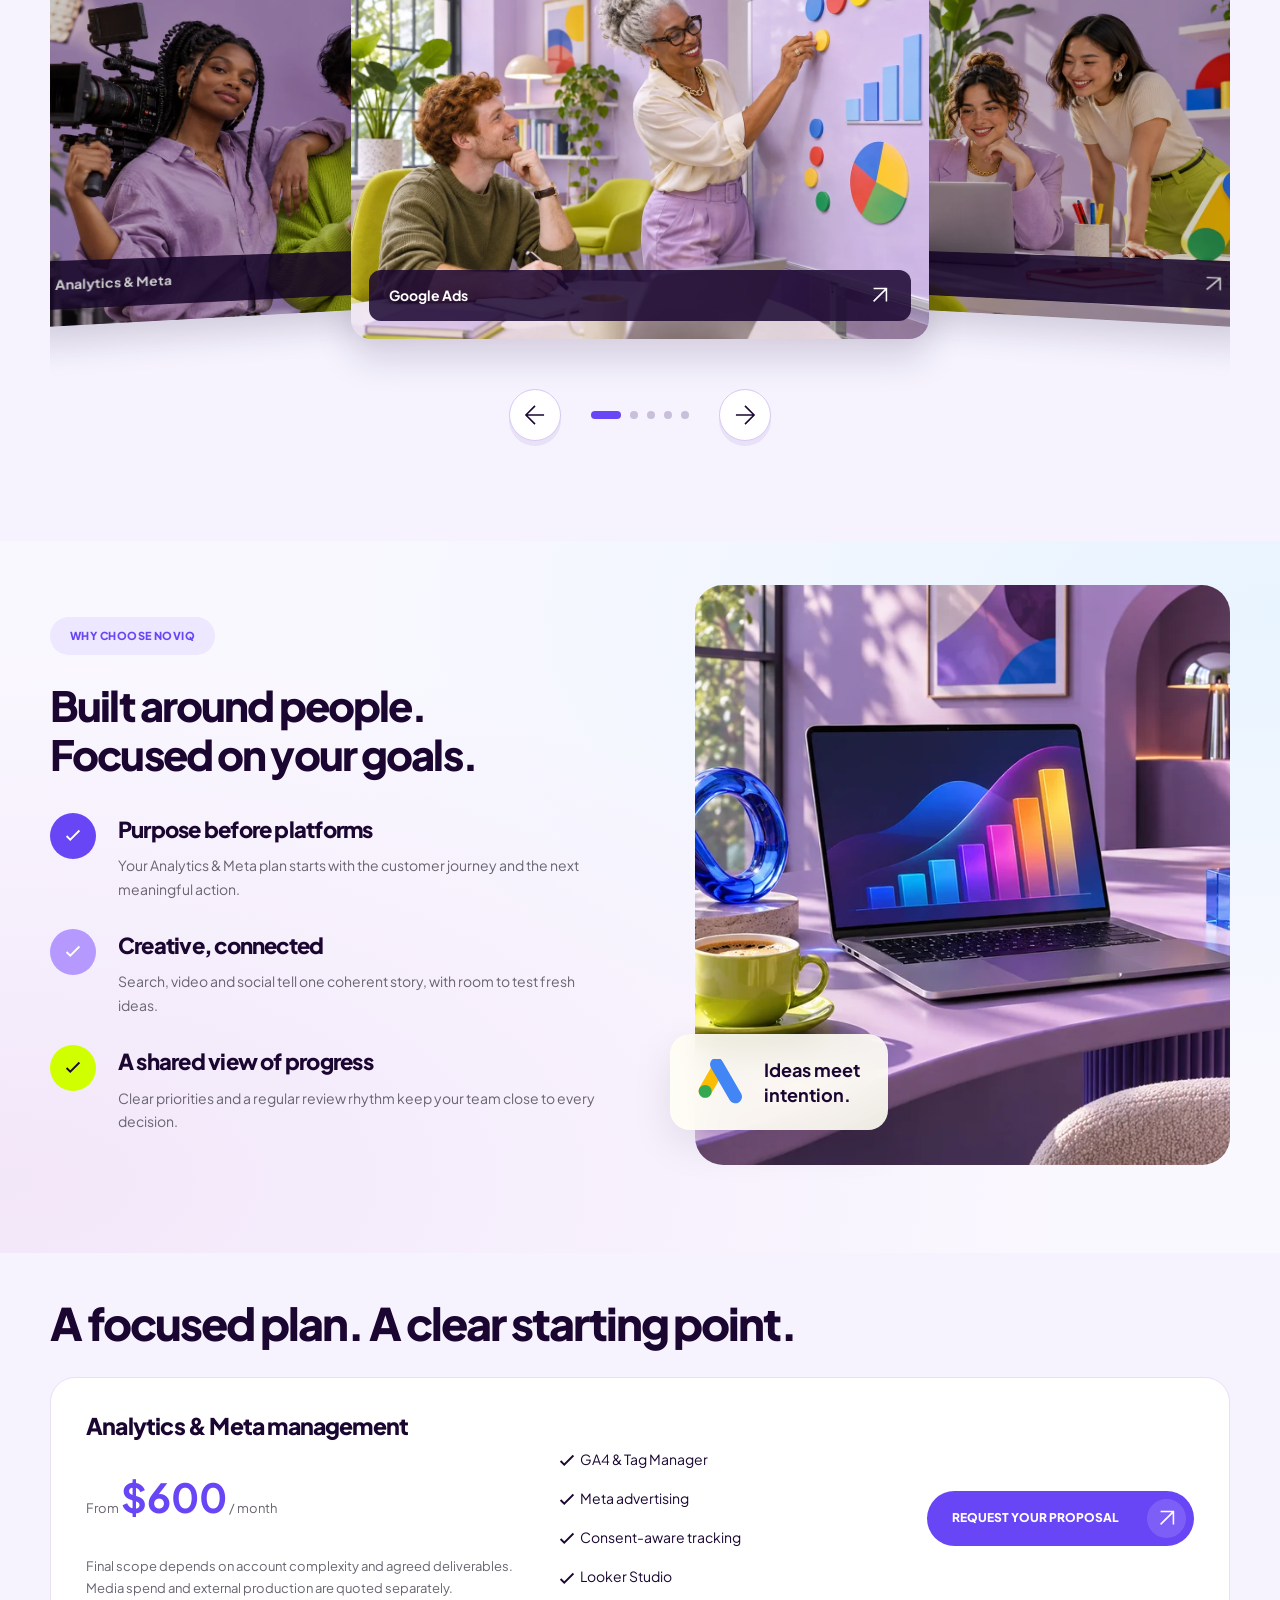
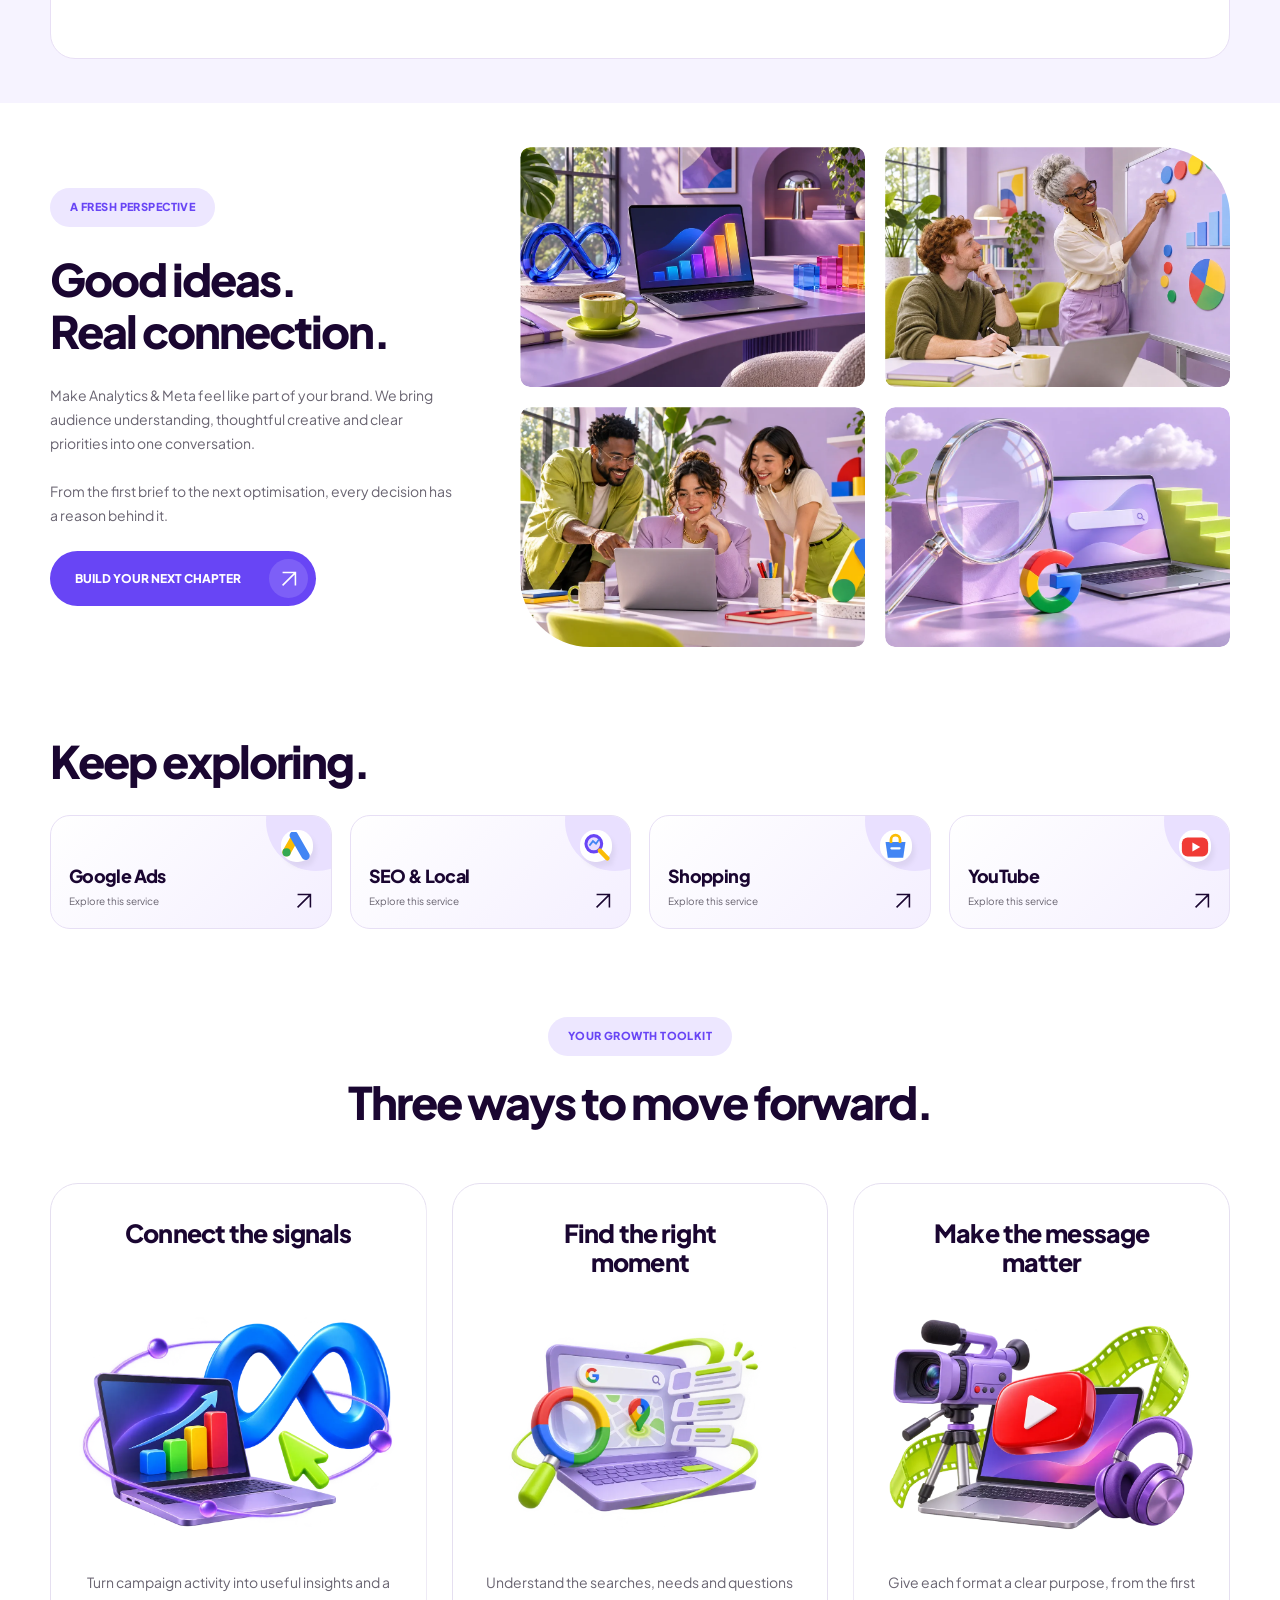
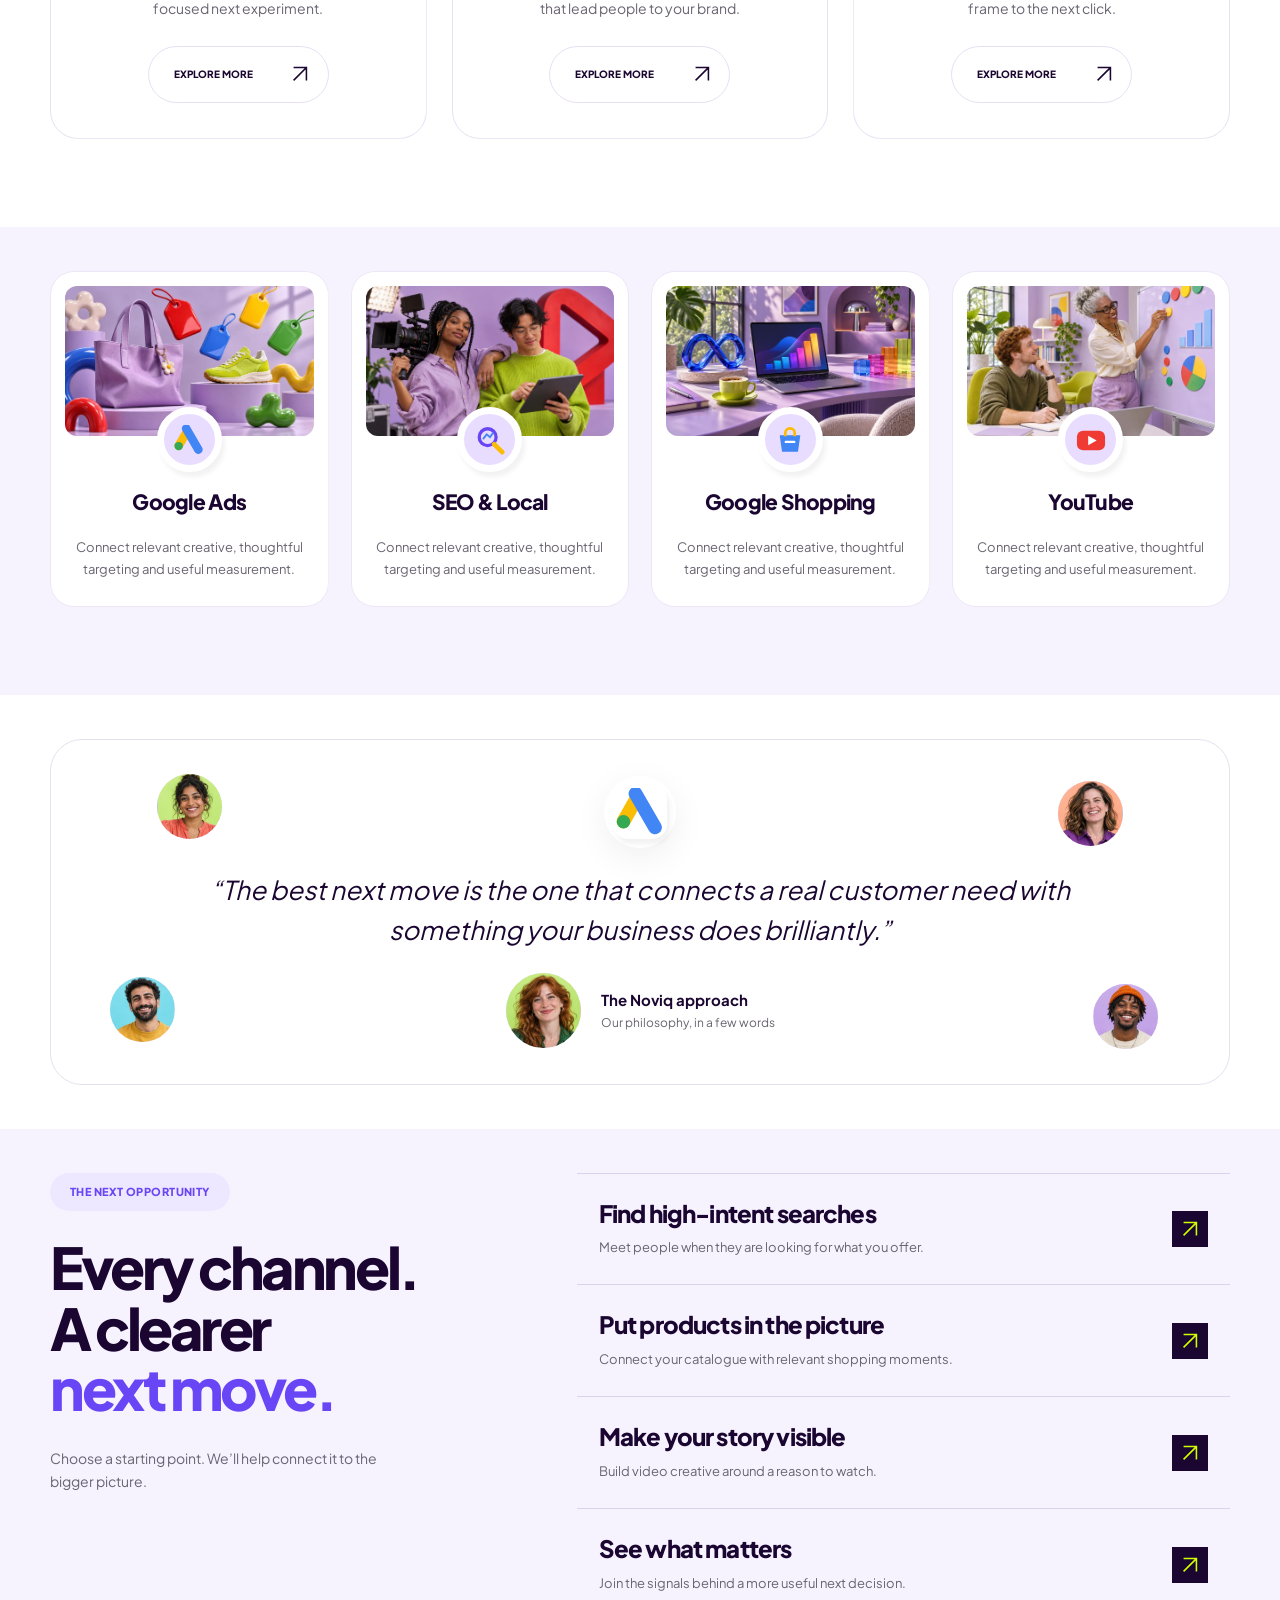
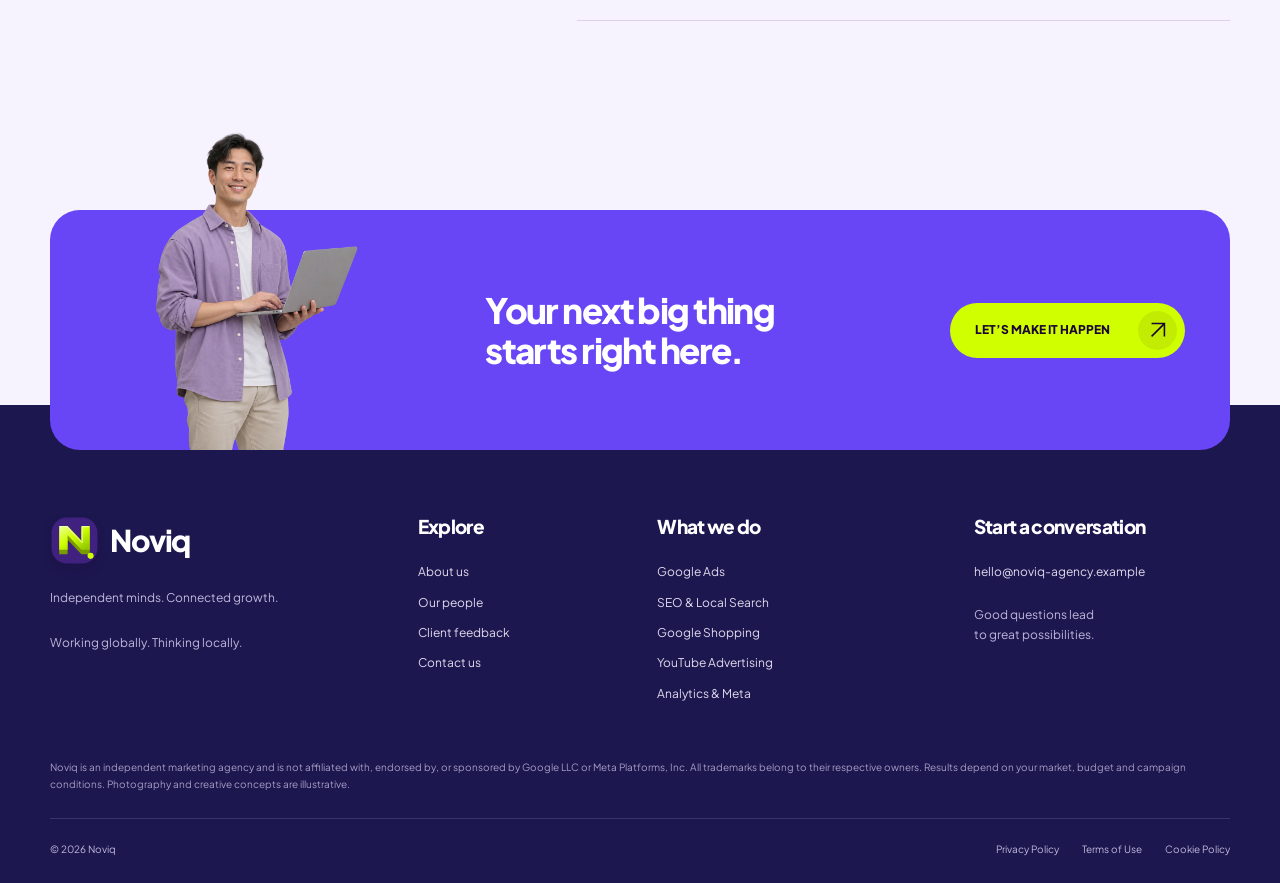
==== commit 1415d0e2: "+" ====
--- a/analytics.html
+++ b/analytics.html
@@ -1,3 +1,3 @@
 <!DOCTYPE html>
 
-<html lang="en"><head><meta charset="utf-8"/><meta content="width=device-width,initial-scale=1" name="viewport"/><meta content="Independent Google and Meta marketing. Search, SEO, Shopping, YouTube and analytics, connected around your business." name="description"/><title>Noviq — Digital Growth</title><link href="assets/logo.svg" rel="icon"/><link href="assets/style.css" rel="stylesheet"/><script defer="" src="config/config.js"></script><script defer="" src="assets/app.js"></script></head><body><a class="skip" href="#main">Skip to content</a><div aria-hidden="true" class="page-transition"><span></span><span></span><span></span><span></span></div><header><div class="container header-inner"><a class="brand" href="index.html"><img alt="" data-logo="" src="assets/logo.svg"/><span data-company="">Noviq</span></a><nav aria-label="Main navigation" id="navigation"><a href="index.html">Home</a><a href="index.html#about">About us</a><div class="dropdown"><button aria-expanded="false" class="services-toggle">Services <span><svg aria-hidden="true" class="ui-icon" fill="none" stroke="currentColor" stroke-width="1.7" viewbox="0 0 24 24"><path d="m6 9 6 6 6-6"></path></svg></span></button><div class="drop-menu"><a href="google-ads.html"><span class="platform-icon"><img alt="" src="assets/platform-0.svg"/></span>Google Ads<svg aria-hidden="true" class="ui-icon" fill="none" stroke="currentColor" stroke-width="1.7" viewbox="0 0 24 24"><path d="M5 19 19 5M5 5h14v14"></path></svg></a><a href="seo.html"><span class="platform-icon"><img alt="" src="assets/platform-1.svg"/></span>SEO &amp; Local Search<svg aria-hidden="true" class="ui-icon" fill="none" stroke="currentColor" stroke-width="1.7" viewbox="0 0 24 24"><path d="M5 19 19 5M5 5h14v14"></path></svg></a><a href="shopping.html"><span class="platform-icon"><img alt="" src="assets/platform-2.svg"/></span>Google Shopping<svg aria-hidden="true" class="ui-icon" fill="none" stroke="currentColor" stroke-width="1.7" viewbox="0 0 24 24"><path d="M5 19 19 5M5 5h14v14"></path></svg></a><a href="youtube.html"><span class="platform-icon"><img alt="" src="assets/platform-3.svg"/></span>YouTube Advertising<svg aria-hidden="true" class="ui-icon" fill="none" stroke="currentColor" stroke-width="1.7" viewbox="0 0 24 24"><path d="M5 19 19 5M5 5h14v14"></path></svg></a><a href="analytics.html"><span class="platform-icon"><img alt="" src="assets/platform-4.svg"/></span>Analytics &amp; Meta<svg aria-hidden="true" class="ui-icon" fill="none" stroke="currentColor" stroke-width="1.7" viewbox="0 0 24 24"><path d="M5 19 19 5M5 5h14v14"></path></svg></a></div></div><a href="index.html#team">Our people</a><a href="index.html#pricing">Pricing</a><a href="index.html#contact">Contact</a><div aria-hidden="true" class="nav-art"><img alt="" class="nav-cloud" src="assets/cloud.webp"/><img alt="" class="concept-icon" src="assets/platform-0.svg"/><img alt="" class="concept-icon" src="assets/platform-1.svg"/><img alt="" class="concept-icon" src="assets/platform-2.svg"/><img alt="" class="concept-icon" src="assets/platform-3.svg"/><img alt="" class="concept-icon" src="assets/platform-4.svg"/></div></nav><a class="button lime header-cta" href="index.html#contact">LET’S TALK <span><svg aria-hidden="true" class="ui-icon" fill="none" stroke="currentColor" stroke-width="1.7" viewbox="0 0 24 24"><path d="M5 19 19 5M5 5h14v14"></path></svg></span></a><button aria-controls="navigation" aria-expanded="false" aria-label="Open navigation" class="menu-toggle"><i></i><i></i></button></div></header><main id="main"><section class="service-hero pale"><div aria-hidden="true" class="service-sky"><img alt="" class="sky-cloud sc0" src="assets/cloud.webp"/><img alt="" class="sky-cloud sc1" src="assets/cloud.webp"/><img alt="" class="sky-cloud sc2" src="assets/cloud.webp"/><img alt="" class="sky-cloud sc3" src="assets/cloud.webp"/><img alt="" class="sky-cloud sc4" src="assets/cloud.webp"/><img alt="" class="sky-cloud sc5" src="assets/cloud.webp"/><img alt="" class="sky-badge sb0" src="assets/platform-0.svg"/><img alt="" class="sky-badge sb1" src="assets/platform-1.svg"/><img alt="" class="sky-badge sb2" src="assets/platform-2.svg"/><img alt="" class="sky-badge sb3" src="assets/platform-3.svg"/><img alt="" class="sky-badge sb4" src="assets/platform-4.svg"/></div><div class="container split"><div><a class="breadcrumb" href="index.html">Home / Analytics &amp; Meta</a><h1>Connect every signal.</h1><p>Bring GA4, Tag Manager and Meta campaigns together for a clearer view of what drives your next customer.</p><a class="button" href="index.html#contact">LET’S PLAN YOUR GROWTH<span><svg aria-hidden="true" class="ui-icon" fill="none" stroke="currentColor" stroke-width="1.7" viewbox="0 0 24 24"><path d="M5 19 19 5M5 5h14v14"></path></svg></span></a></div><div class="service-illustration"><span class="platform-icon icon-4" style="--icon:#0866ff"><img alt="" loading="lazy" src="assets/platform-4.svg"/></span><img alt="Illustrated digital growth launch" src="assets/analytics.webp"/><div class="floating-label"><b>Analytics &amp; Meta</b><span>Ideas connected to outcomes</span></div></div></div></section><section class="section"><div class="container"><h2 class="service-features-heading" data-heading="" data-reveal="">The right moves. Made together.</h2><div class="feature-grid"><article class="compact-card" data-reveal=""><span class="platform-icon icon-4" style="--icon:#0866ff"><img alt="" loading="lazy" src="assets/platform-4.svg"/></span><h3>GA4 &amp; Tag Manager</h3><p>A considered setup, shaped around your audience and commercial priorities.</p></article><article class="compact-card" data-reveal=""><span class="platform-icon icon-0" style="--icon:#4285f4"><img alt="" loading="lazy" src="assets/platform-0.svg"/></span><h3>Meta advertising</h3><p>Practical improvements grounded in relevance, quality and your customer journey.</p></article><article class="compact-card" data-reveal=""><span class="platform-icon icon-1" style="--icon:#34a853"><img alt="" loading="lazy" src="assets/platform-1.svg"/></span><h3>Consent-aware tracking</h3><p>Continuous testing to learn what works and refine where your budget goes.</p></article><article class="compact-card" data-reveal=""><span class="platform-icon icon-2" style="--icon:#fbbc05"><img alt="" loading="lazy" src="assets/platform-2.svg"/></span><h3>Looker Studio</h3><p>Clear reporting that puts meaningful actions and next steps in focus.</p></article></div></div></section><section class="section dark parallax-section"><div class="container split"><div><h2 data-heading="">Make the next<br/>move matter.</h2><p>Bring GA4, Tag Manager and Meta campaigns together for a clearer view of what drives your next customer.</p><a class="button lime" href="index.html#contact">DISCUSS YOUR PROJECT<span><svg aria-hidden="true" class="ui-icon" fill="none" stroke="currentColor" stroke-width="1.7" viewbox="0 0 24 24"><path d="M5 19 19 5M5 5h14v14"></path></svg></span></a></div><div class="process-list"><details open=""><summary>Discover the opportunity<span><svg aria-hidden="true" class="ui-icon" fill="none" stroke="currentColor" stroke-width="1.7" viewbox="0 0 24 24"><path d="M5 12h14M12 5v14"></path></svg></span></summary><p>We review your goals, audience, accounts and current performance to agree a useful starting point.</p></details><details><summary>Build the right foundations<span><svg aria-hidden="true" class="ui-icon" fill="none" stroke="currentColor" stroke-width="1.7" viewbox="0 0 24 24"><path d="M5 12h14M12 5v14"></path></svg></span></summary><p>We agree the scope, check measurement and develop the campaign or optimisation plan.</p></details><details><summary>Learn, refine and grow<span><svg aria-hidden="true" class="ui-icon" fill="none" stroke="currentColor" stroke-width="1.7" viewbox="0 0 24 24"><path d="M5 12h14M12 5v14"></path></svg></span></summary><p>We track progress, review the evidence and turn learning into the next round of improvements.</p></details></div></div></section><section class="section reference-section pale creative-slider-section" id="inspiration-1"><div class="container"><div class="coverflow" data-coverflow=""><div class="coverflow-stage"><a href="google-ads.html"><img alt="Analytics &amp; Meta creative campaign concept" loading="lazy" src="assets/scene5.webp"/><span>Google Ads<svg aria-hidden="true" class="ui-icon" fill="none" stroke="currentColor" stroke-width="1.7" viewbox="0 0 24 24"><path d="M5 19 19 5M5 5h14v14"></path></svg></span></a><a href="seo.html"><img alt="Analytics &amp; Meta creative campaign concept" loading="lazy" src="assets/scene0.webp"/><span>SEO &amp; Local<svg aria-hidden="true" class="ui-icon" fill="none" stroke="currentColor" stroke-width="1.7" viewbox="0 0 24 24"><path d="M5 19 19 5M5 5h14v14"></path></svg></span></a><a href="shopping.html"><img alt="Analytics &amp; Meta creative campaign concept" loading="lazy" src="assets/scene1.webp"/><span>Google Shopping<svg aria-hidden="true" class="ui-icon" fill="none" stroke="currentColor" stroke-width="1.7" viewbox="0 0 24 24"><path d="M5 19 19 5M5 5h14v14"></path></svg></span></a><a href="youtube.html"><img alt="Analytics &amp; Meta creative campaign concept" loading="lazy" src="assets/scene2.webp"/><span>YouTube<svg aria-hidden="true" class="ui-icon" fill="none" stroke="currentColor" stroke-width="1.7" viewbox="0 0 24 24"><path d="M5 19 19 5M5 5h14v14"></path></svg></span></a><a href="analytics.html"><img alt="Analytics &amp; Meta creative campaign concept" loading="lazy" src="assets/scene3.webp"/><span>Analytics &amp; Meta<svg aria-hidden="true" class="ui-icon" fill="none" stroke="currentColor" stroke-width="1.7" viewbox="0 0 24 24"><path d="M5 19 19 5M5 5h14v14"></path></svg></span></a></div><div class="coverflow-controls"><button aria-label="Previous concept" data-cover-prev=""><svg aria-hidden="true" class="ui-icon" fill="none" stroke="currentColor" stroke-width="1.7" viewbox="0 0 24 24"><path d="M5 19 19 5M5 5h14v14"></path></svg></button><div class="cover-dots"><button aria-label="Show concept 1" data-cover-index="0"></button><button aria-label="Show concept 2" data-cover-index="1"></button><button aria-label="Show concept 3" data-cover-index="2"></button><button aria-label="Show concept 4" data-cover-index="3"></button><button aria-label="Show concept 5" data-cover-index="4"></button></div><button aria-label="Next concept" data-cover-next=""><svg aria-hidden="true" class="ui-icon" fill="none" stroke="currentColor" stroke-width="1.7" viewbox="0 0 24 24"><path d="M5 19 19 5M5 5h14v14"></path></svg></button></div></div></div></section><section class="section reference-section new-reference focus-section pale" id="inspiration-2"><div class="container"><div class="focus-split"><div><span class="section-tag">WHY CHOOSE NOVIQ</span><h2 data-heading="">Built around people.<br/>Focused on your goals.</h2><div class="focus-points"><article><span><svg aria-hidden="true" class="ui-icon" fill="none" stroke="currentColor" stroke-width="2" viewbox="0 0 24 24"><path d="m5 12 4 4L19 6"></path></svg></span><div><h3>Purpose before platforms</h3><p>Your Analytics &amp; Meta plan starts with the customer journey and the next meaningful action.</p></div></article><article><span><svg aria-hidden="true" class="ui-icon" fill="none" stroke="currentColor" stroke-width="2" viewbox="0 0 24 24"><path d="m5 12 4 4L19 6"></path></svg></span><div><h3>Creative, connected</h3><p>Search, video and social tell one coherent story, with room to test fresh ideas.</p></div></article><article><span><svg aria-hidden="true" class="ui-icon" fill="none" stroke="currentColor" stroke-width="2" viewbox="0 0 24 24"><path d="m5 12 4 4L19 6"></path></svg></span><div><h3>A shared view of progress</h3><p>Clear priorities and a regular review rhythm keep your team close to every decision.</p></div></article></div></div><div class="focus-photo"><img alt="Analytics &amp; Meta studio concept" loading="lazy" src="assets/scene4.webp"/><span><img alt="" class="concept-icon" src="assets/platform-0.svg"/><b>Ideas meet<br/>intention.</b></span></div></div></div></section><section class="section pale"><div class="container"><h2 data-heading="" data-reveal="">A focused plan.<br/>A clear starting point.</h2><div class="service-offer"><div><h3>Analytics &amp; Meta management</h3><p>From <strong>$600</strong> / month</p><p>Final scope depends on account complexity and agreed deliverables. Media spend and external production are quoted separately.</p></div><ul><li><svg aria-hidden="true" class="ui-icon" fill="none" stroke="currentColor" stroke-width="2" viewbox="0 0 24 24"><path d="m5 12 4 4L19 6"></path></svg> GA4 &amp; Tag Manager</li><li><svg aria-hidden="true" class="ui-icon" fill="none" stroke="currentColor" stroke-width="2" viewbox="0 0 24 24"><path d="m5 12 4 4L19 6"></path></svg> Meta advertising</li><li><svg aria-hidden="true" class="ui-icon" fill="none" stroke="currentColor" stroke-width="2" viewbox="0 0 24 24"><path d="m5 12 4 4L19 6"></path></svg> Consent-aware tracking</li><li><svg aria-hidden="true" class="ui-icon" fill="none" stroke="currentColor" stroke-width="2" viewbox="0 0 24 24"><path d="m5 12 4 4L19 6"></path></svg> Looker Studio</li></ul><a class="button" href="index.html#contact">REQUEST YOUR PROPOSAL<span><svg aria-hidden="true" class="ui-icon" fill="none" stroke="currentColor" stroke-width="1.7" viewbox="0 0 24 24"><path d="M5 19 19 5M5 5h14v14"></path></svg></span></a></div></div></section><section class="section reference-section mosaic-section" id="inspiration-3"><div class="container"><div class="mosaic-layout"><div><span class="section-tag">A FRESH PERSPECTIVE</span><h2 data-heading="">Good ideas.<br/>Real connection.</h2><p>Make Analytics &amp; Meta feel like part of your brand. We bring audience understanding, thoughtful creative and clear priorities into one conversation.</p><p>From the first brief to the next optimisation, every decision has a reason behind it.</p><a class="button" href="index.html#contact">BUILD YOUR NEXT CHAPTER<span><svg aria-hidden="true" class="ui-icon" fill="none" stroke="currentColor" stroke-width="1.7" viewbox="0 0 24 24"><path d="M5 19 19 5M5 5h14v14"></path></svg></span></a></div><div class="photo-mosaic"><img alt="Analytics &amp; Meta creative campaign concept" data-puzzle="" loading="lazy" src="assets/scene4.webp"/><img alt="Analytics &amp; Meta creative campaign concept" data-puzzle="" loading="lazy" src="assets/scene5.webp"/><img alt="Analytics &amp; Meta creative campaign concept" data-puzzle="" loading="lazy" src="assets/scene0.webp"/><img alt="Analytics &amp; Meta creative campaign concept" data-puzzle="" loading="lazy" src="assets/scene1.webp"/></div></div></div></section><section class="section"><div class="container"><h2 data-heading="" data-reveal="">Keep exploring.</h2><div class="related"><a class="compact-card" href="google-ads.html"><span class="platform-icon icon-0" style="--icon:#4285f4"><img alt="" loading="lazy" src="assets/platform-0.svg"/></span><h3>Google Ads</h3><span><svg aria-hidden="true" class="ui-icon" fill="none" stroke="currentColor" stroke-width="1.7" viewbox="0 0 24 24"><path d="M5 19 19 5M5 5h14v14"></path></svg></span><small>Explore this service</small></a><a class="compact-card" href="seo.html"><span class="platform-icon icon-1" style="--icon:#34a853"><img alt="" loading="lazy" src="assets/platform-1.svg"/></span><h3>SEO &amp; Local</h3><span><svg aria-hidden="true" class="ui-icon" fill="none" stroke="currentColor" stroke-width="1.7" viewbox="0 0 24 24"><path d="M5 19 19 5M5 5h14v14"></path></svg></span><small>Explore this service</small></a><a class="compact-card" href="shopping.html"><span class="platform-icon icon-2" style="--icon:#fbbc05"><img alt="" loading="lazy" src="assets/platform-2.svg"/></span><h3>Shopping</h3><span><svg aria-hidden="true" class="ui-icon" fill="none" stroke="currentColor" stroke-width="1.7" viewbox="0 0 24 24"><path d="M5 19 19 5M5 5h14v14"></path></svg></span><small>Explore this service</small></a><a class="compact-card" href="youtube.html"><span class="platform-icon icon-3" style="--icon:#ea4335"><img alt="" loading="lazy" src="assets/platform-3.svg"/></span><h3>YouTube</h3><span><svg aria-hidden="true" class="ui-icon" fill="none" stroke="currentColor" stroke-width="1.7" viewbox="0 0 24 24"><path d="M5 19 19 5M5 5h14v14"></path></svg></span><small>Explore this service</small></a></div></div></section><section class="section reference-section new-reference" id="inspiration-4"><div class="container"><div class="reference-heading"><span class="section-tag">YOUR GROWTH TOOLKIT</span><h2 data-heading="">Three ways to move forward.</h2></div><div class="illustrated-grid"><article data-puzzle=""><h3>Connect the signals</h3><img alt="Connect the signals creative illustration" loading="lazy" src="assets/analytics.webp"/><p>Turn campaign activity into useful insights and a focused next experiment.</p><a class="button" href="analytics.html">EXPLORE MORE<span><svg aria-hidden="true" class="ui-icon" fill="none" stroke="currentColor" stroke-width="1.7" viewbox="0 0 24 24"><path d="M5 19 19 5M5 5h14v14"></path></svg></span></a></article><article data-puzzle=""><h3>Find the right moment</h3><img alt="Find the right moment creative illustration" loading="lazy" src="assets/seo.webp"/><p>Understand the searches, needs and questions that lead people to your brand.</p><a class="button" href="seo.html">EXPLORE MORE<span><svg aria-hidden="true" class="ui-icon" fill="none" stroke="currentColor" stroke-width="1.7" viewbox="0 0 24 24"><path d="M5 19 19 5M5 5h14v14"></path></svg></span></a></article><article data-puzzle=""><h3>Make the message matter</h3><img alt="Make the message matter creative illustration" loading="lazy" src="assets/youtube.webp"/><p>Give each format a clear purpose, from the first frame to the next click.</p><a class="button" href="youtube.html">EXPLORE MORE<span><svg aria-hidden="true" class="ui-icon" fill="none" stroke="currentColor" stroke-width="1.7" viewbox="0 0 24 24"><path d="M5 19 19 5M5 5h14v14"></path></svg></span></a></article></div></div></section><section class="section reference-section pale" id="inspiration-5"><div class="container"><div class="reference-heading"><span class="section-tag">YOUR CONNECTED TOOLKIT</span><h2 data-heading="">Built for every touchpoint.</h2></div><div class="photo-services"><a data-puzzle="" href="google-ads.html"><img alt="Analytics &amp; Meta creative campaign concept" loading="lazy" src="assets/scene2.webp"/><span class="platform-icon"><img alt="" src="assets/platform-0.svg"/></span><h3>Google Ads</h3><p>Connect relevant creative, thoughtful targeting and useful measurement.</p></a><a data-puzzle="" href="seo.html"><img alt="Analytics &amp; Meta creative campaign concept" loading="lazy" src="assets/scene3.webp"/><span class="platform-icon"><img alt="" src="assets/platform-1.svg"/></span><h3>SEO &amp; Local</h3><p>Connect relevant creative, thoughtful targeting and useful measurement.</p></a><a data-puzzle="" href="shopping.html"><img alt="Analytics &amp; Meta creative campaign concept" loading="lazy" src="assets/scene4.webp"/><span class="platform-icon"><img alt="" src="assets/platform-2.svg"/></span><h3>Google Shopping</h3><p>Connect relevant creative, thoughtful targeting and useful measurement.</p></a><a data-puzzle="" href="youtube.html"><img alt="Analytics &amp; Meta creative campaign concept" loading="lazy" src="assets/scene5.webp"/><span class="platform-icon"><img alt="" src="assets/platform-3.svg"/></span><h3>YouTube</h3><p>Connect relevant creative, thoughtful targeting and useful measurement.</p></a></div></div></section><section class="section reference-section" id="inspiration-6"><div class="container"><div aria-label="Noviq philosophy slideshow" class="editorial-quote" data-slideshow=""><span aria-label="Illustrative creative portrait" class="portrait-face quote-face q1" role="img"><img alt="" loading="lazy" src="assets/portraits.webp" style="--col:1;--row:1"/></span><span aria-label="Illustrative creative portrait" class="portrait-face quote-face q2" role="img"><img alt="" loading="lazy" src="assets/portraits.webp" style="--col:2;--row:1"/></span><span aria-label="Illustrative creative portrait" class="portrait-face quote-face q3" role="img"><img alt="" loading="lazy" src="assets/portraits.webp" style="--col:3;--row:1"/></span><span aria-label="Illustrative creative portrait" class="portrait-face quote-face q4" role="img"><img alt="" loading="lazy" src="assets/portraits.webp" style="--col:0;--row:0"/></span><span class="quote-medallion"><span class="platform-icon"><img alt="" src="assets/platform-0.svg"/></span></span><blockquote class="quote-slide is-current">“The best next move is the one that connects a real customer need with something your business does brilliantly.”</blockquote><blockquote aria-hidden="true" class="quote-slide">“Creative work earns its place when it reflects your audience, your ambition and the way your business really works.”</blockquote><blockquote aria-hidden="true" class="quote-slide">“Good measurement makes room for better questions. Better questions make the next decision clearer.”</blockquote><div class="quote-author"><span aria-label="Illustrative creative portrait" class="portrait-face" role="img"><img alt="" loading="lazy" src="assets/portraits.webp" style="--col:1;--row:0"/></span><div><b>The Noviq approach</b><span>Our philosophy, in a few words</span></div></div></div></div></section></main><section class="section reference-section new-reference directory-section pale" id="inspiration-7"><div class="container"><div class="directory-layout"><div><span class="section-tag">THE NEXT OPPORTUNITY</span><h2 data-heading="">Every channel.<br/>A clearer<br/><em>next move.</em></h2><p>Choose a starting point. We’ll help connect it to the bigger picture.</p></div><div class="directory-rows"><a href="google-ads.html"><div><h3>Find high-intent searches</h3><p>Meet people when they are looking for what you offer.</p></div><img alt="" loading="lazy" src="assets/scene5.webp"/><span><svg aria-hidden="true" class="ui-icon" fill="none" stroke="currentColor" stroke-width="1.7" viewbox="0 0 24 24"><path d="M5 19 19 5M5 5h14v14"></path></svg></span></a><a href="shopping.html"><div><h3>Put products in the picture</h3><p>Connect your catalogue with relevant shopping moments.</p></div><img alt="" loading="lazy" src="assets/scene0.webp"/><span><svg aria-hidden="true" class="ui-icon" fill="none" stroke="currentColor" stroke-width="1.7" viewbox="0 0 24 24"><path d="M5 19 19 5M5 5h14v14"></path></svg></span></a><a href="youtube.html"><div><h3>Make your story visible</h3><p>Build video creative around a reason to watch.</p></div><img alt="" loading="lazy" src="assets/scene1.webp"/><span><svg aria-hidden="true" class="ui-icon" fill="none" stroke="currentColor" stroke-width="1.7" viewbox="0 0 24 24"><path d="M5 19 19 5M5 5h14v14"></path></svg></span></a><a href="analytics.html"><div><h3>See what matters</h3><p>Join the signals behind a more useful next decision.</p></div><img alt="" loading="lazy" src="assets/scene2.webp"/><span><svg aria-hidden="true" class="ui-icon" fill="none" stroke="currentColor" stroke-width="1.7" viewbox="0 0 24 24"><path d="M5 19 19 5M5 5h14v14"></path></svg></span></a></div></div></div></section><section class="prefooter" id="next-chapter"><div class="container"><img alt="Creative specialist with laptop" class="cta-person" loading="lazy" src="assets/person2.webp"/><h2 data-heading="">Your next big thing<br/>starts right here.</h2><a class="button lime" href="index.html#contact">LET’S MAKE IT HAPPEN<span><svg aria-hidden="true" class="ui-icon" fill="none" stroke="currentColor" stroke-width="1.7" viewbox="0 0 24 24"><path d="M5 19 19 5M5 5h14v14"></path></svg></span></a><span class="cta-star"><svg aria-hidden="true" class="ui-icon" fill="none" stroke="currentColor" stroke-width="1.7" viewbox="0 0 24 24"><path d="M5 19 19 5M5 5h14v14"></path></svg></span></div></section><footer><div class="container"><div class="footer-top"><div><a class="brand" href="index.html"><img alt="" data-logo="" src="assets/logo.svg"/><span data-company="">Noviq</span></a><p data-footer=""></p><p data-address=""></p></div><div><h3>Explore</h3><a href="index.html#about">About us</a><a href="index.html#team">Our people</a><a href="index.html#reviews">Client feedback</a><a href="index.html#contact">Contact us</a></div><div><h3>What we do</h3><a href="google-ads.html">Google Ads</a><a href="seo.html">SEO &amp; Local Search</a><a href="shopping.html">Google Shopping</a><a href="youtube.html">YouTube Advertising</a><a href="analytics.html">Analytics &amp; Meta</a></div><div><h3>Start a conversation</h3><a data-email=""></a><p>Good questions lead<br/>to great possibilities.</p></div></div><p class="disclaimer" data-disclaimer=""></p><div class="footer-bottom"><span>© <span data-year=""></span> <span data-company=""></span></span><div><a href="privacy.html">Privacy Policy</a><a href="terms.html">Terms of Use</a><a href="cookies.html">Cookie Policy</a></div></div></div></footer><aside aria-label="Privacy preferences" class="cookie-banner"><span>Small cookies. Clear choices. <a href="cookies.html">Privacy details</a></span><button data-cookie="essential">Essential only</button><button class="accept" data-cookie="all">Accept</button></aside></body></html>+<html lang="en"><head><meta charset="utf-8"/><meta content="width=device-width,initial-scale=1" name="viewport"/><meta content="Independent Google and Meta marketing. Search, SEO, Shopping, YouTube and analytics, connected around your business." name="description"/><title>Noviq — Digital Growth</title><link href="assets/logo.svg" rel="icon"/><link href="assets/style.css" rel="stylesheet"/><script defer="" src="config/config.js"></script><script defer="" src="assets/app.js"></script></head><body><a class="skip" href="#main">Skip to content</a><div aria-hidden="true" class="page-transition"><span></span><span></span><span></span><span></span></div><header><div class="container header-inner"><a class="brand" href="index.html"><img alt="" data-logo="" src="assets/logo.svg"/><span data-company="">Noviq</span></a><nav aria-label="Main navigation" id="navigation"><a href="index.html">Home</a><a href="index.html#about">About us</a><div class="dropdown"><button aria-expanded="false" class="services-toggle">Services <span><svg aria-hidden="true" class="ui-icon" fill="none" stroke="currentColor" stroke-width="1.7" viewbox="0 0 24 24"><path d="m6 9 6 6 6-6"></path></svg></span></button><div class="drop-menu"><a href="google-ads.html"><span class="platform-icon"><img alt="" src="assets/platform-0.svg"/></span>Google Ads<svg aria-hidden="true" class="ui-icon" fill="none" stroke="currentColor" stroke-width="1.7" viewbox="0 0 24 24"><path d="M5 19 19 5M5 5h14v14"></path></svg></a><a href="seo.html"><span class="platform-icon"><img alt="" src="assets/platform-1.svg"/></span>SEO &amp; Local Search<svg aria-hidden="true" class="ui-icon" fill="none" stroke="currentColor" stroke-width="1.7" viewbox="0 0 24 24"><path d="M5 19 19 5M5 5h14v14"></path></svg></a><a href="shopping.html"><span class="platform-icon"><img alt="" src="assets/platform-2.svg"/></span>Google Shopping<svg aria-hidden="true" class="ui-icon" fill="none" stroke="currentColor" stroke-width="1.7" viewbox="0 0 24 24"><path d="M5 19 19 5M5 5h14v14"></path></svg></a><a href="youtube.html"><span class="platform-icon"><img alt="" src="assets/platform-3.svg"/></span>YouTube Advertising<svg aria-hidden="true" class="ui-icon" fill="none" stroke="currentColor" stroke-width="1.7" viewbox="0 0 24 24"><path d="M5 19 19 5M5 5h14v14"></path></svg></a><a href="analytics.html"><span class="platform-icon"><img alt="" src="assets/platform-4.svg"/></span>Analytics &amp; Meta<svg aria-hidden="true" class="ui-icon" fill="none" stroke="currentColor" stroke-width="1.7" viewbox="0 0 24 24"><path d="M5 19 19 5M5 5h14v14"></path></svg></a></div></div><a href="index.html#team">Our people</a><a href="index.html#pricing">Pricing</a><a href="index.html#contact">Contact</a><div aria-hidden="true" class="nav-art"><img alt="" class="nav-cloud" src="assets/cloud.webp"/><img alt="" class="concept-icon" src="assets/platform-0.svg"/><img alt="" class="concept-icon" src="assets/platform-1.svg"/><img alt="" class="concept-icon" src="assets/platform-2.svg"/><img alt="" class="concept-icon" src="assets/platform-3.svg"/><img alt="" class="concept-icon" src="assets/platform-4.svg"/></div></nav><a class="button lime header-cta" href="index.html#contact">LET’S TALK <span><svg aria-hidden="true" class="ui-icon" fill="none" stroke="currentColor" stroke-width="1.7" viewbox="0 0 24 24"><path d="M5 19 19 5M5 5h14v14"></path></svg></span></a><button aria-controls="navigation" aria-expanded="false" aria-label="Open navigation" class="menu-toggle"><i></i><i></i></button></div></header><main id="main"><section class="service-hero pale"><div aria-hidden="true" class="service-sky"><img alt="" class="sky-cloud sc0" src="assets/cloud.webp"/><img alt="" class="sky-cloud sc1" src="assets/cloud.webp"/><img alt="" class="sky-cloud sc2" src="assets/cloud.webp"/><img alt="" class="sky-cloud sc3" src="assets/cloud.webp"/><img alt="" class="sky-cloud sc4" src="assets/cloud.webp"/><img alt="" class="sky-cloud sc5" src="assets/cloud.webp"/><img alt="" class="sky-badge sb0" src="assets/platform-0.svg"/><img alt="" class="sky-badge sb1" src="assets/platform-1.svg"/><img alt="" class="sky-badge sb2" src="assets/platform-2.svg"/><img alt="" class="sky-badge sb3" src="assets/platform-3.svg"/><img alt="" class="sky-badge sb4" src="assets/platform-4.svg"/></div><div class="container split"><div><a class="breadcrumb" href="index.html">Home / Analytics &amp; Meta</a><h1>Connect every signal.</h1><p>Bring GA4, Tag Manager and Meta campaigns together for a clearer view of what drives your next customer.</p><a class="button" href="index.html#contact">LET’S PLAN YOUR GROWTH<span><svg aria-hidden="true" class="ui-icon" fill="none" stroke="currentColor" stroke-width="1.7" viewbox="0 0 24 24"><path d="M5 19 19 5M5 5h14v14"></path></svg></span></a></div><div class="service-illustration"><span class="platform-icon icon-4" style="--icon:#0866ff"><img alt="" loading="lazy" src="assets/platform-4.svg"/></span><img alt="Illustrated digital growth launch" src="assets/analytics.webp"/><div class="floating-label"><b>Analytics &amp; Meta</b><span>Ideas connected to outcomes</span></div></div></div></section><section class="section"><div class="container"><h2 class="service-features-heading" data-heading="" data-reveal="">The right moves. Made together.</h2><div class="feature-grid"><article class="compact-card" data-reveal=""><span class="platform-icon icon-4" style="--icon:#0866ff"><img alt="" loading="lazy" src="assets/platform-4.svg"/></span><h3>GA4 &amp; Tag Manager</h3><p>A considered setup, shaped around your audience and commercial priorities.</p></article><article class="compact-card" data-reveal=""><span class="platform-icon icon-0" style="--icon:#4285f4"><img alt="" loading="lazy" src="assets/platform-0.svg"/></span><h3>Meta advertising</h3><p>Practical improvements grounded in relevance, quality and your customer journey.</p></article><article class="compact-card" data-reveal=""><span class="platform-icon icon-1" style="--icon:#34a853"><img alt="" loading="lazy" src="assets/platform-1.svg"/></span><h3>Consent-aware tracking</h3><p>Continuous testing to learn what works and refine where your budget goes.</p></article><article class="compact-card" data-reveal=""><span class="platform-icon icon-2" style="--icon:#fbbc05"><img alt="" loading="lazy" src="assets/platform-2.svg"/></span><h3>Looker Studio</h3><p>Clear reporting that puts meaningful actions and next steps in focus.</p></article></div></div></section><section class="section dark parallax-section"><div class="container split"><div><h2 data-heading="">Make the next<br/>move matter.</h2><p>Bring GA4, Tag Manager and Meta campaigns together for a clearer view of what drives your next customer.</p><a class="button lime" href="index.html#contact">DISCUSS YOUR PROJECT<span><svg aria-hidden="true" class="ui-icon" fill="none" stroke="currentColor" stroke-width="1.7" viewbox="0 0 24 24"><path d="M5 19 19 5M5 5h14v14"></path></svg></span></a></div><div class="process-list"><details open=""><summary>Discover the opportunity<span><svg aria-hidden="true" class="ui-icon" fill="none" stroke="currentColor" stroke-width="1.7" viewbox="0 0 24 24"><path d="M5 12h14M12 5v14"></path></svg></span></summary><p>We review your goals, audience, accounts and current performance to agree a useful starting point.</p></details><details><summary>Build the right foundations<span><svg aria-hidden="true" class="ui-icon" fill="none" stroke="currentColor" stroke-width="1.7" viewbox="0 0 24 24"><path d="M5 12h14M12 5v14"></path></svg></span></summary><p>We agree the scope, check measurement and develop the campaign or optimisation plan.</p></details><details><summary>Learn, refine and grow<span><svg aria-hidden="true" class="ui-icon" fill="none" stroke="currentColor" stroke-width="1.7" viewbox="0 0 24 24"><path d="M5 12h14M12 5v14"></path></svg></span></summary><p>We track progress, review the evidence and turn learning into the next round of improvements.</p></details></div></div></section><section class="section reference-section pale creative-slider-section" id="inspiration-1"><div class="container"><div class="coverflow" data-coverflow=""><div class="coverflow-stage"><a href="google-ads.html"><img alt="Analytics &amp; Meta creative campaign concept" loading="lazy" src="assets/scene5.webp"/><span>Google Ads<svg aria-hidden="true" class="ui-icon" fill="none" stroke="currentColor" stroke-width="1.7" viewbox="0 0 24 24"><path d="M5 19 19 5M5 5h14v14"></path></svg></span></a><a href="seo.html"><img alt="Analytics &amp; Meta creative campaign concept" loading="lazy" src="assets/scene0.webp"/><span>SEO &amp; Local<svg aria-hidden="true" class="ui-icon" fill="none" stroke="currentColor" stroke-width="1.7" viewbox="0 0 24 24"><path d="M5 19 19 5M5 5h14v14"></path></svg></span></a><a href="shopping.html"><img alt="Analytics &amp; Meta creative campaign concept" loading="lazy" src="assets/scene1.webp"/><span>Google Shopping<svg aria-hidden="true" class="ui-icon" fill="none" stroke="currentColor" stroke-width="1.7" viewbox="0 0 24 24"><path d="M5 19 19 5M5 5h14v14"></path></svg></span></a><a href="youtube.html"><img alt="Analytics &amp; Meta creative campaign concept" loading="lazy" src="assets/scene2.webp"/><span>YouTube<svg aria-hidden="true" class="ui-icon" fill="none" stroke="currentColor" stroke-width="1.7" viewbox="0 0 24 24"><path d="M5 19 19 5M5 5h14v14"></path></svg></span></a><a href="analytics.html"><img alt="Analytics &amp; Meta creative campaign concept" loading="lazy" src="assets/scene3.webp"/><span>Analytics &amp; Meta<svg aria-hidden="true" class="ui-icon" fill="none" stroke="currentColor" stroke-width="1.7" viewbox="0 0 24 24"><path d="M5 19 19 5M5 5h14v14"></path></svg></span></a></div><div class="coverflow-controls"><button aria-label="Previous concept" data-cover-prev=""><svg aria-hidden="true" class="ui-icon" fill="none" stroke="currentColor" stroke-width="1.7" viewbox="0 0 24 24"><path d="M5 19 19 5M5 5h14v14"></path></svg></button><div class="cover-dots"><button aria-label="Show concept 1" data-cover-index="0"></button><button aria-label="Show concept 2" data-cover-index="1"></button><button aria-label="Show concept 3" data-cover-index="2"></button><button aria-label="Show concept 4" data-cover-index="3"></button><button aria-label="Show concept 5" data-cover-index="4"></button></div><button aria-label="Next concept" data-cover-next=""><svg aria-hidden="true" class="ui-icon" fill="none" stroke="currentColor" stroke-width="1.7" viewbox="0 0 24 24"><path d="M5 19 19 5M5 5h14v14"></path></svg></button></div></div></div></section><section class="section reference-section new-reference focus-section pale" id="inspiration-2"><div class="container"><div class="focus-split"><div><span class="section-tag">WHY CHOOSE NOVIQ</span><h2 data-heading="">Built around people.<br/>Focused on your goals.</h2><div class="focus-points"><article><span><svg aria-hidden="true" class="ui-icon" fill="none" stroke="currentColor" stroke-width="2" viewbox="0 0 24 24"><path d="m5 12 4 4L19 6"></path></svg></span><div><h3>Purpose before platforms</h3><p>Your Analytics &amp; Meta plan starts with the customer journey and the next meaningful action.</p></div></article><article><span><svg aria-hidden="true" class="ui-icon" fill="none" stroke="currentColor" stroke-width="2" viewbox="0 0 24 24"><path d="m5 12 4 4L19 6"></path></svg></span><div><h3>Creative, connected</h3><p>Search, video and social tell one coherent story, with room to test fresh ideas.</p></div></article><article><span><svg aria-hidden="true" class="ui-icon" fill="none" stroke="currentColor" stroke-width="2" viewbox="0 0 24 24"><path d="m5 12 4 4L19 6"></path></svg></span><div><h3>A shared view of progress</h3><p>Clear priorities and a regular review rhythm keep your team close to every decision.</p></div></article></div></div><div class="focus-photo"><img alt="Analytics &amp; Meta studio concept" loading="lazy" src="assets/scene4.webp"/><span><img alt="" class="concept-icon" src="assets/platform-0.svg"/><b>Ideas meet<br/>intention.</b></span></div></div></div></section><section class="section pale service-offer-section"><div class="container"><h2 class="service-offer-heading" data-heading="" data-reveal="">A focused plan. A clear starting point.</h2><div class="service-offer"><div><h3>Analytics &amp; Meta management</h3><p>From <strong>$600</strong> / month</p><p>Final scope depends on account complexity and agreed deliverables. Media spend and external production are quoted separately.</p></div><ul><li><svg aria-hidden="true" class="ui-icon" fill="none" stroke="currentColor" stroke-width="2" viewbox="0 0 24 24"><path d="m5 12 4 4L19 6"></path></svg> GA4 &amp; Tag Manager</li><li><svg aria-hidden="true" class="ui-icon" fill="none" stroke="currentColor" stroke-width="2" viewbox="0 0 24 24"><path d="m5 12 4 4L19 6"></path></svg> Meta advertising</li><li><svg aria-hidden="true" class="ui-icon" fill="none" stroke="currentColor" stroke-width="2" viewbox="0 0 24 24"><path d="m5 12 4 4L19 6"></path></svg> Consent-aware tracking</li><li><svg aria-hidden="true" class="ui-icon" fill="none" stroke="currentColor" stroke-width="2" viewbox="0 0 24 24"><path d="m5 12 4 4L19 6"></path></svg> Looker Studio</li></ul><a class="button" href="index.html#contact">REQUEST YOUR PROPOSAL<span><svg aria-hidden="true" class="ui-icon" fill="none" stroke="currentColor" stroke-width="1.7" viewbox="0 0 24 24"><path d="M5 19 19 5M5 5h14v14"></path></svg></span></a></div></div></section><section class="section reference-section mosaic-section" id="inspiration-3"><div class="container"><div class="mosaic-layout"><div><span class="section-tag">A FRESH PERSPECTIVE</span><h2 data-heading="">Good ideas.<br/>Real connection.</h2><p>Make Analytics &amp; Meta feel like part of your brand. We bring audience understanding, thoughtful creative and clear priorities into one conversation.</p><p>From the first brief to the next optimisation, every decision has a reason behind it.</p><a class="button" href="index.html#contact">BUILD YOUR NEXT CHAPTER<span><svg aria-hidden="true" class="ui-icon" fill="none" stroke="currentColor" stroke-width="1.7" viewbox="0 0 24 24"><path d="M5 19 19 5M5 5h14v14"></path></svg></span></a></div><div class="photo-mosaic"><img alt="Analytics &amp; Meta creative campaign concept" data-puzzle="" loading="lazy" src="assets/scene4.webp"/><img alt="Analytics &amp; Meta creative campaign concept" data-puzzle="" loading="lazy" src="assets/scene5.webp"/><img alt="Analytics &amp; Meta creative campaign concept" data-puzzle="" loading="lazy" src="assets/scene0.webp"/><img alt="Analytics &amp; Meta creative campaign concept" data-puzzle="" loading="lazy" src="assets/scene1.webp"/></div></div></div></section><section class="section related-section"><div class="container"><h2 data-heading="" data-reveal="">Keep exploring.</h2><div class="related"><a class="compact-card" href="google-ads.html"><span class="platform-icon icon-0" style="--icon:#4285f4"><img alt="" loading="lazy" src="assets/platform-0.svg"/></span><h3>Google Ads</h3><span><svg aria-hidden="true" class="ui-icon" fill="none" stroke="currentColor" stroke-width="1.7" viewbox="0 0 24 24"><path d="M5 19 19 5M5 5h14v14"></path></svg></span><small>Explore this service</small></a><a class="compact-card" href="seo.html"><span class="platform-icon icon-1" style="--icon:#34a853"><img alt="" loading="lazy" src="assets/platform-1.svg"/></span><h3>SEO &amp; Local</h3><span><svg aria-hidden="true" class="ui-icon" fill="none" stroke="currentColor" stroke-width="1.7" viewbox="0 0 24 24"><path d="M5 19 19 5M5 5h14v14"></path></svg></span><small>Explore this service</small></a><a class="compact-card" href="shopping.html"><span class="platform-icon icon-2" style="--icon:#fbbc05"><img alt="" loading="lazy" src="assets/platform-2.svg"/></span><h3>Shopping</h3><span><svg aria-hidden="true" class="ui-icon" fill="none" stroke="currentColor" stroke-width="1.7" viewbox="0 0 24 24"><path d="M5 19 19 5M5 5h14v14"></path></svg></span><small>Explore this service</small></a><a class="compact-card" href="youtube.html"><span class="platform-icon icon-3" style="--icon:#ea4335"><img alt="" loading="lazy" src="assets/platform-3.svg"/></span><h3>YouTube</h3><span><svg aria-hidden="true" class="ui-icon" fill="none" stroke="currentColor" stroke-width="1.7" viewbox="0 0 24 24"><path d="M5 19 19 5M5 5h14v14"></path></svg></span><small>Explore this service</small></a></div></div></section><section class="section reference-section new-reference growth-toolkit-section" id="inspiration-4"><div class="container"><div class="reference-heading"><span class="section-tag">YOUR GROWTH TOOLKIT</span><h2 data-heading="">Three ways to move forward.</h2></div><div class="illustrated-grid"><article data-puzzle=""><h3>Connect the signals</h3><img alt="Connect the signals creative illustration" loading="lazy" src="assets/analytics.webp"/><p>Turn campaign activity into useful insights and a focused next experiment.</p><a class="button" href="analytics.html">EXPLORE MORE<span><svg aria-hidden="true" class="ui-icon" fill="none" stroke="currentColor" stroke-width="1.7" viewbox="0 0 24 24"><path d="M5 19 19 5M5 5h14v14"></path></svg></span></a></article><article data-puzzle=""><h3>Find the right moment</h3><img alt="Find the right moment creative illustration" loading="lazy" src="assets/seo.webp"/><p>Understand the searches, needs and questions that lead people to your brand.</p><a class="button" href="seo.html">EXPLORE MORE<span><svg aria-hidden="true" class="ui-icon" fill="none" stroke="currentColor" stroke-width="1.7" viewbox="0 0 24 24"><path d="M5 19 19 5M5 5h14v14"></path></svg></span></a></article><article data-puzzle=""><h3>Make the message matter</h3><img alt="Make the message matter creative illustration" loading="lazy" src="assets/youtube.webp"/><p>Give each format a clear purpose, from the first frame to the next click.</p><a class="button" href="youtube.html">EXPLORE MORE<span><svg aria-hidden="true" class="ui-icon" fill="none" stroke="currentColor" stroke-width="1.7" viewbox="0 0 24 24"><path d="M5 19 19 5M5 5h14v14"></path></svg></span></a></article></div></div></section><section class="section reference-section pale" id="inspiration-5"><div class="container"><div class="photo-services"><a data-puzzle="" href="google-ads.html"><img alt="Analytics &amp; Meta creative campaign concept" loading="lazy" src="assets/scene2.webp"/><span class="platform-icon"><img alt="" src="assets/platform-0.svg"/></span><h3>Google Ads</h3><p>Connect relevant creative, thoughtful targeting and useful measurement.</p></a><a data-puzzle="" href="seo.html"><img alt="Analytics &amp; Meta creative campaign concept" loading="lazy" src="assets/scene3.webp"/><span class="platform-icon"><img alt="" src="assets/platform-1.svg"/></span><h3>SEO &amp; Local</h3><p>Connect relevant creative, thoughtful targeting and useful measurement.</p></a><a data-puzzle="" href="shopping.html"><img alt="Analytics &amp; Meta creative campaign concept" loading="lazy" src="assets/scene4.webp"/><span class="platform-icon"><img alt="" src="assets/platform-2.svg"/></span><h3>Google Shopping</h3><p>Connect relevant creative, thoughtful targeting and useful measurement.</p></a><a data-puzzle="" href="youtube.html"><img alt="Analytics &amp; Meta creative campaign concept" loading="lazy" src="assets/scene5.webp"/><span class="platform-icon"><img alt="" src="assets/platform-3.svg"/></span><h3>YouTube</h3><p>Connect relevant creative, thoughtful targeting and useful measurement.</p></a></div></div></section><section class="section reference-section quote-section" id="inspiration-6"><div class="container"><div aria-label="Noviq philosophy slideshow" class="editorial-quote" data-slideshow=""><span aria-label="Illustrative creative portrait" class="portrait-face quote-face q1" role="img"><img alt="" loading="lazy" src="assets/portraits.webp" style="--col:1;--row:1"/></span><span aria-label="Illustrative creative portrait" class="portrait-face quote-face q2" role="img"><img alt="" loading="lazy" src="assets/portraits.webp" style="--col:2;--row:1"/></span><span aria-label="Illustrative creative portrait" class="portrait-face quote-face q3" role="img"><img alt="" loading="lazy" src="assets/portraits.webp" style="--col:3;--row:1"/></span><span aria-label="Illustrative creative portrait" class="portrait-face quote-face q4" role="img"><img alt="" loading="lazy" src="assets/portraits.webp" style="--col:0;--row:0"/></span><span class="quote-medallion"><span class="platform-icon"><img alt="" src="assets/platform-0.svg"/></span></span><blockquote class="quote-slide is-current">“The best next move is the one that connects a real customer need with something your business does brilliantly.”</blockquote><blockquote aria-hidden="true" class="quote-slide">“Creative work earns its place when it reflects your audience, your ambition and the way your business really works.”</blockquote><blockquote aria-hidden="true" class="quote-slide">“Good measurement makes room for better questions. Better questions make the next decision clearer.”</blockquote><div class="quote-author"><span aria-label="Illustrative creative portrait" class="portrait-face" role="img"><img alt="" loading="lazy" src="assets/portraits.webp" style="--col:1;--row:0"/></span><div><b>The Noviq approach</b><span>Our philosophy, in a few words</span></div></div></div></div></section></main><section class="section reference-section new-reference directory-section pale" id="inspiration-7"><div class="container"><div class="directory-layout"><div><span class="section-tag">THE NEXT OPPORTUNITY</span><h2 data-heading="">Every channel.<br/>A clearer<br/><em>next move.</em></h2><p>Choose a starting point. We’ll help connect it to the bigger picture.</p></div><div class="directory-rows"><a href="google-ads.html"><div><h3>Find high-intent searches</h3><p>Meet people when they are looking for what you offer.</p></div><img alt="" loading="lazy" src="assets/scene5.webp"/><span><svg aria-hidden="true" class="ui-icon" fill="none" stroke="currentColor" stroke-width="1.7" viewbox="0 0 24 24"><path d="M5 19 19 5M5 5h14v14"></path></svg></span></a><a href="shopping.html"><div><h3>Put products in the picture</h3><p>Connect your catalogue with relevant shopping moments.</p></div><img alt="" loading="lazy" src="assets/scene0.webp"/><span><svg aria-hidden="true" class="ui-icon" fill="none" stroke="currentColor" stroke-width="1.7" viewbox="0 0 24 24"><path d="M5 19 19 5M5 5h14v14"></path></svg></span></a><a href="youtube.html"><div><h3>Make your story visible</h3><p>Build video creative around a reason to watch.</p></div><img alt="" loading="lazy" src="assets/scene1.webp"/><span><svg aria-hidden="true" class="ui-icon" fill="none" stroke="currentColor" stroke-width="1.7" viewbox="0 0 24 24"><path d="M5 19 19 5M5 5h14v14"></path></svg></span></a><a href="analytics.html"><div><h3>See what matters</h3><p>Join the signals behind a more useful next decision.</p></div><img alt="" loading="lazy" src="assets/scene2.webp"/><span><svg aria-hidden="true" class="ui-icon" fill="none" stroke="currentColor" stroke-width="1.7" viewbox="0 0 24 24"><path d="M5 19 19 5M5 5h14v14"></path></svg></span></a></div></div></div></section><section class="prefooter" id="next-chapter"><div class="container"><img alt="Creative specialist with laptop" class="cta-person" loading="lazy" src="assets/person2.webp"/><h2 data-heading="">Your next big thing<br/>starts right here.</h2><a class="button lime" href="index.html#contact">LET’S MAKE IT HAPPEN<span><svg aria-hidden="true" class="ui-icon" fill="none" stroke="currentColor" stroke-width="1.7" viewbox="0 0 24 24"><path d="M5 19 19 5M5 5h14v14"></path></svg></span></a><span class="cta-star"><svg aria-hidden="true" class="ui-icon" fill="none" stroke="currentColor" stroke-width="1.7" viewbox="0 0 24 24"><path d="M5 19 19 5M5 5h14v14"></path></svg></span></div></section><footer><div class="container"><div class="footer-top"><div><a class="brand" href="index.html"><img alt="" data-logo="" src="assets/logo.svg"/><span data-company="">Noviq</span></a><p data-footer=""></p><p data-address=""></p></div><div><h3>Explore</h3><a href="index.html#about">About us</a><a href="index.html#team">Our people</a><a href="index.html#reviews">Client feedback</a><a href="index.html#contact">Contact us</a></div><div><h3>What we do</h3><a href="google-ads.html">Google Ads</a><a href="seo.html">SEO &amp; Local Search</a><a href="shopping.html">Google Shopping</a><a href="youtube.html">YouTube Advertising</a><a href="analytics.html">Analytics &amp; Meta</a></div><div><h3>Start a conversation</h3><a data-email=""></a><p>Good questions lead<br/>to great possibilities.</p></div></div><p class="disclaimer" data-disclaimer=""></p><div class="footer-bottom"><span>© <span data-year=""></span> <span data-company=""></span></span><div><a href="privacy.html">Privacy Policy</a><a href="terms.html">Terms of Use</a><a href="cookies.html">Cookie Policy</a></div></div></div></footer><aside aria-label="Privacy preferences" class="cookie-banner"><span>Small cookies. Clear choices. <a href="cookies.html">Privacy details</a></span><button data-cookie="essential">Essential only</button><button class="accept" data-cookie="all">Accept</button></aside></body></html>
--- a/assets/style.css
+++ b/assets/style.css
@@ -341,3 +341,203 @@
   white-space: nowrap;
   font-size: clamp(16px, 4vw, 52px);
 }
+
+.service-offer-heading {
+  white-space: nowrap;
+  font-size: clamp(14px, 3.5vw, 52px);
+}
+.service-offer {
+  transition: transform 480ms var(--hover-ease), border-color 480ms var(--hover-ease), box-shadow 480ms var(--hover-ease);
+}
+.service-offer h3,
+.service-offer p,
+.service-offer li,
+.service-offer li .ui-icon {
+  transition: color 420ms var(--hover-ease), transform 480ms var(--hover-ease);
+}
+.service-offer strong {
+  display: inline-block;
+  transition: transform 480ms var(--hover-ease);
+}
+@media (hover: hover) and (pointer: fine) {
+  .service-offer:hover {
+    transform: translateY(-2px);
+    border-color: #cbbaff;
+    box-shadow: 0 8px 28px #6845f512;
+  }
+  .service-offer:hover h3,
+  .service-offer:hover li .ui-icon,
+  .service-offer li:hover {
+    color: var(--purple);
+  }
+  .service-offer:hover p {
+    color: #5d536a;
+  }
+  .service-offer:hover strong {
+    transform: translateY(-1px);
+  }
+  .service-offer li:hover {
+    transform: translateX(2px);
+  }
+}
+.service-offer:focus-within {
+  border-color: #cbbaff;
+  box-shadow: 0 8px 28px #6845f512;
+}
+@media (prefers-reduced-motion: reduce) {
+  .service-offer:hover,
+  .service-offer:hover strong,
+  .service-offer li:hover {
+    transform: none;
+  }
+}
+
+.section.service-offer-section {
+  padding-block: 44px;
+}
+@media (max-width: 900px) {
+  .section.service-offer-section { padding-block: 32.5px; }
+}
+@media (max-width: 600px) {
+  .section.service-offer-section { padding-block: 27.5px; }
+}
+
+.section.related-section {
+  padding-block: 44px;
+}
+.related-section .related {
+  grid-auto-rows: 1fr;
+}
+.related-section .related .compact-card {
+  min-height: 0 !important;
+  padding: 18px !important;
+  display: flex;
+  flex-direction: column;
+}
+.related-section .related .compact-card > .platform-icon {
+  width: 32px;
+  height: 32px;
+  top: 14px;
+  right: 18px;
+}
+.related-section .related .compact-card h3 {
+  margin: 32px 0 6px;
+}
+.related-section .related .compact-card small {
+  margin-top: auto;
+  padding-right: 24px;
+}
+.related-section .related .compact-card > span:last-of-type {
+  right: 16px;
+  bottom: 16px;
+}
+@media (max-width: 900px) {
+  .section.related-section { padding-block: 32.5px; }
+}
+@media (max-width: 600px) {
+  .section.related-section { padding-block: 27.5px; }
+  .related-section .related .compact-card { padding: 14px 12px !important; }
+  .related-section .related .compact-card > .platform-icon {
+    width: 28px;
+    height: 28px;
+    top: 12px;
+    right: 12px;
+  }
+  .related-section .related .compact-card h3 { margin-top: 34px; }
+  .related-section .related .compact-card > span:last-of-type {
+    right: 10px;
+    bottom: 14px;
+  }
+}
+
+.section.growth-toolkit-section {
+  padding-top: 44px;
+}
+@media (max-width: 900px) {
+  .section.growth-toolkit-section { padding-top: 32.5px; }
+}
+@media (max-width: 600px) {
+  .section.growth-toolkit-section { padding-top: 27.5px; }
+}
+
+@media (min-width: 901px) {
+  .section.directory-section {
+    overflow: clip;
+  }
+  .directory-section .directory-layout > div:first-child {
+    position: sticky;
+    top: 112px;
+    align-self: start;
+  }
+}
+
+.section.directory-section {
+  padding-bottom: 44px;
+}
+@media (max-width: 900px) {
+  .section.directory-section { padding-bottom: 32.5px; }
+}
+@media (max-width: 600px) {
+  .section.directory-section { padding-bottom: 27.5px; }
+}
+
+/* Size the quote card to its content, keeping slide changes stable. */
+.editorial-quote {
+  display: grid;
+  grid-template-areas: "medallion" "quote" "author";
+  row-gap: 22px;
+  min-height: 0;
+  padding: 36px 12%;
+  border-radius: 32px;
+}
+.editorial-quote .quote-medallion {
+  grid-area: medallion;
+  width: 72px;
+  height: 72px;
+  margin: 0 auto;
+}
+.editorial-quote .quote-slide,
+.editorial-quote .quote-slide.is-current {
+  grid-area: quote;
+  display: block;
+  min-height: 0;
+  margin: 0;
+  line-height: 1.55;
+  animation: none;
+  transition: opacity 480ms var(--hover-ease), visibility 480ms;
+}
+.editorial-quote .quote-slide {
+  opacity: 0;
+  visibility: hidden;
+  pointer-events: none;
+}
+.editorial-quote .quote-slide.is-current {
+  opacity: 1;
+  visibility: visible;
+}
+.editorial-quote .quote-author {
+  grid-area: author;
+}
+@media (max-width: 600px) {
+  .editorial-quote {
+    padding: 24px 20px;
+    row-gap: 20px;
+    border-radius: 24px;
+  }
+  .editorial-quote .quote-medallion { width: 64px; height: 64px; }
+  .editorial-quote .quote-face.portrait-face { width: 32px; height: 32px; }
+  .editorial-quote .q1 { left: 20px; top: 24px; }
+  .editorial-quote .q2 { right: 20px; top: 24px; }
+  .editorial-quote .q3,
+  .editorial-quote .q4 { display: none; }
+}
+
+.section.quote-section {
+  padding-block: 44px;
+}
+@media (max-width: 900px) {
+  .section.quote-section { padding-block: 32.5px; }
+}
+@media (max-width: 600px) {
+  .section.quote-section { padding-block: 27.5px; }
+}
